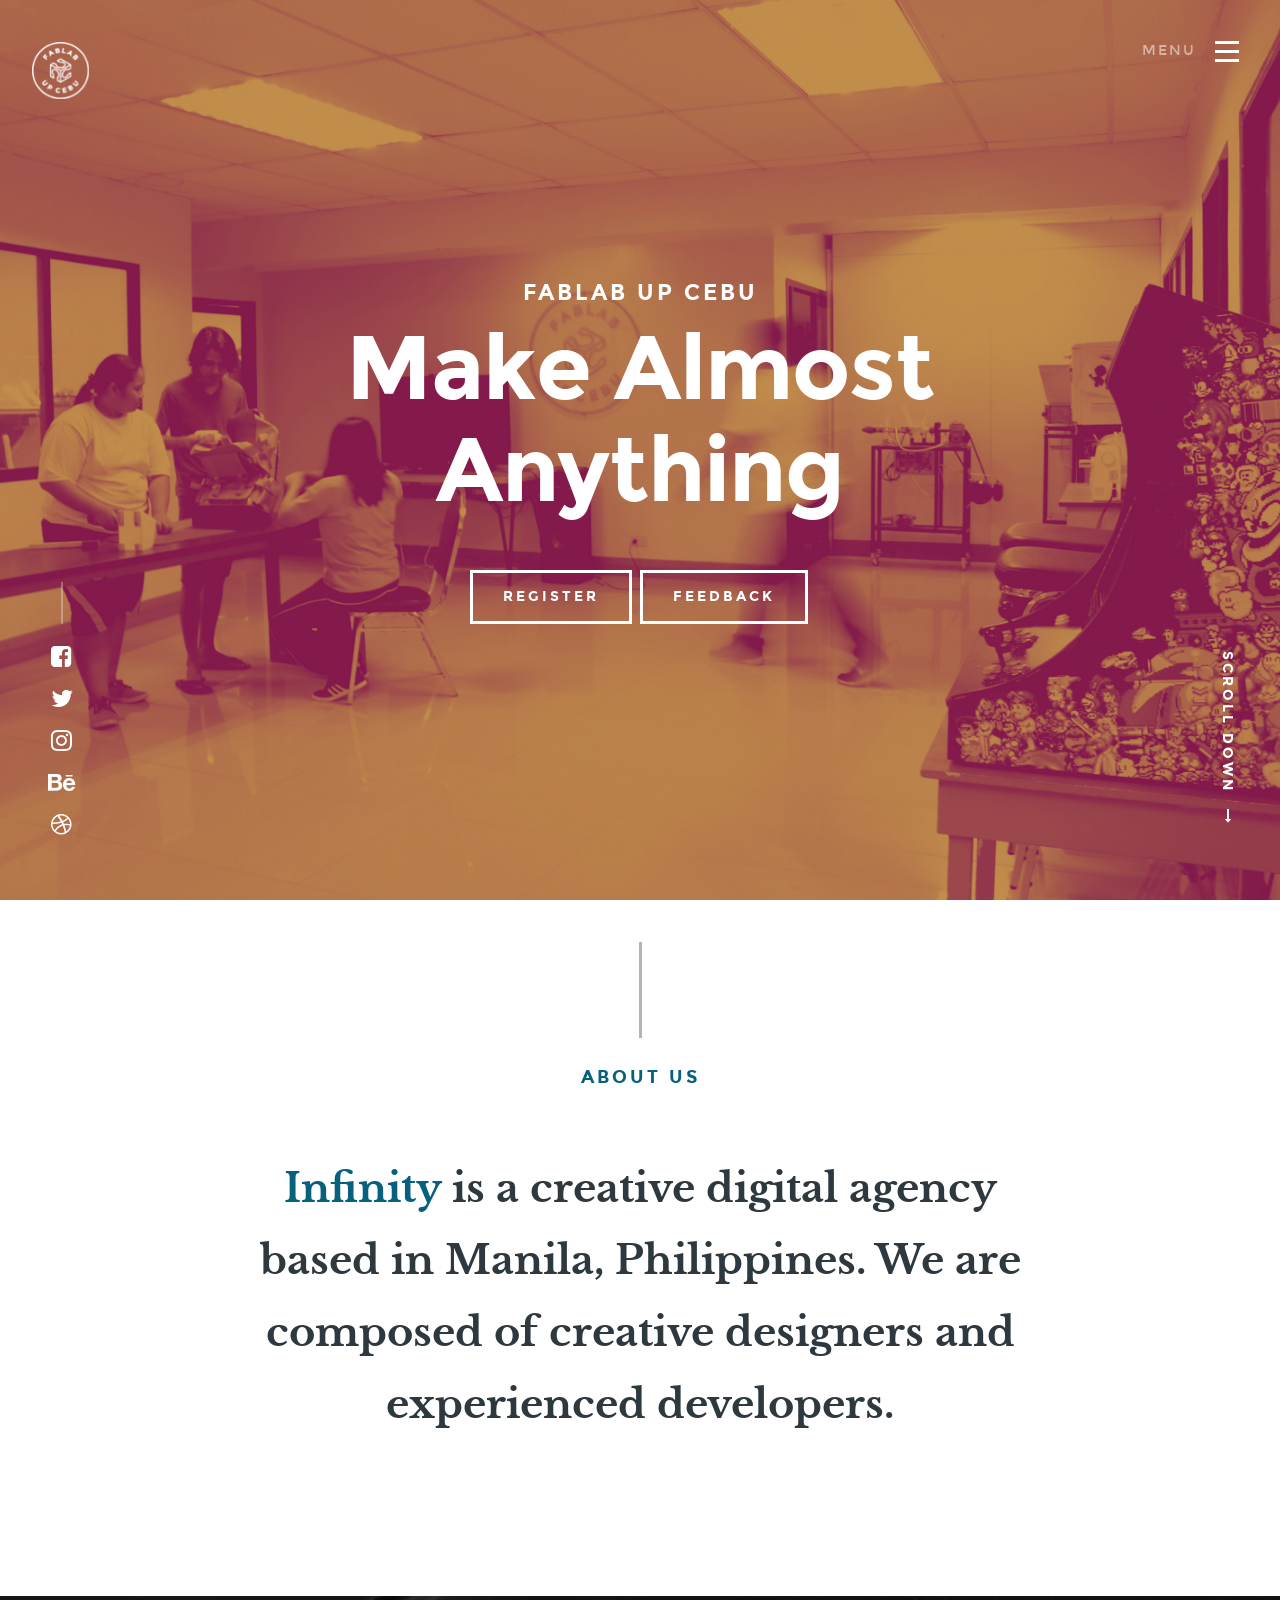
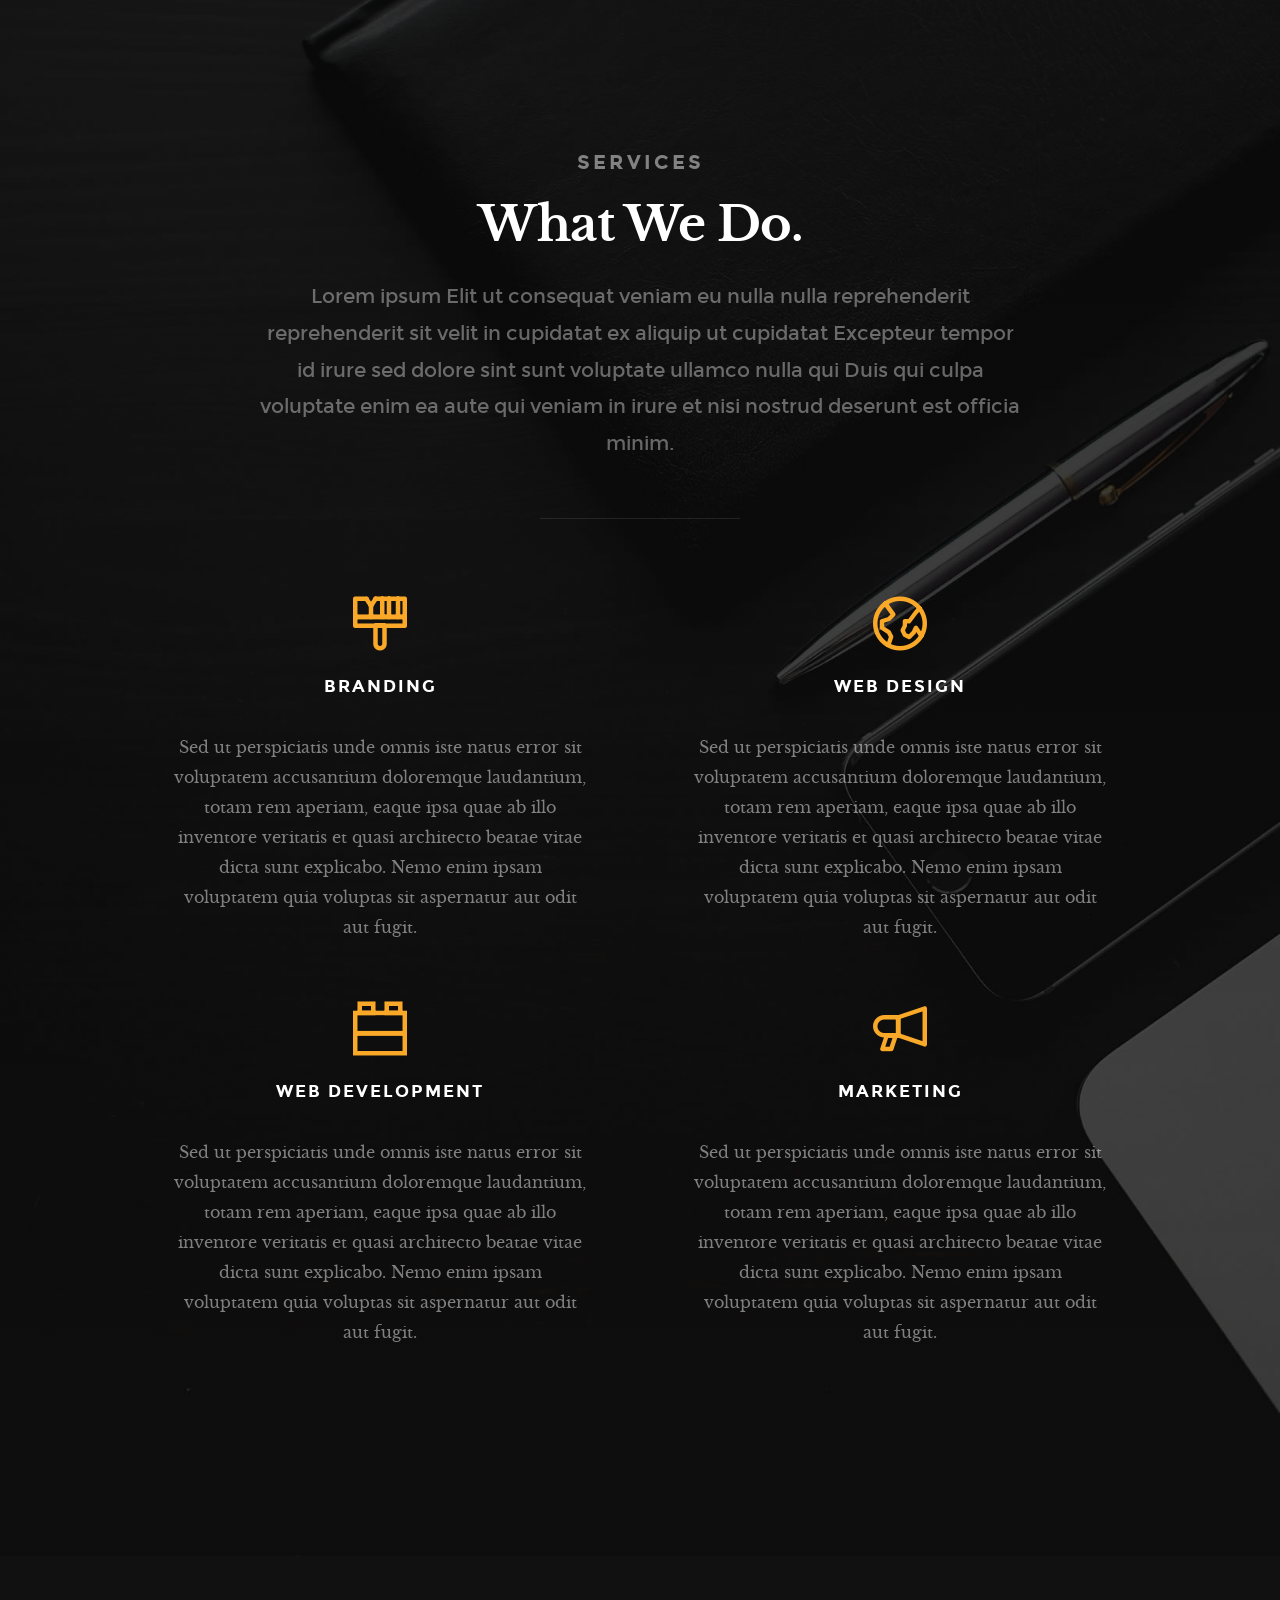
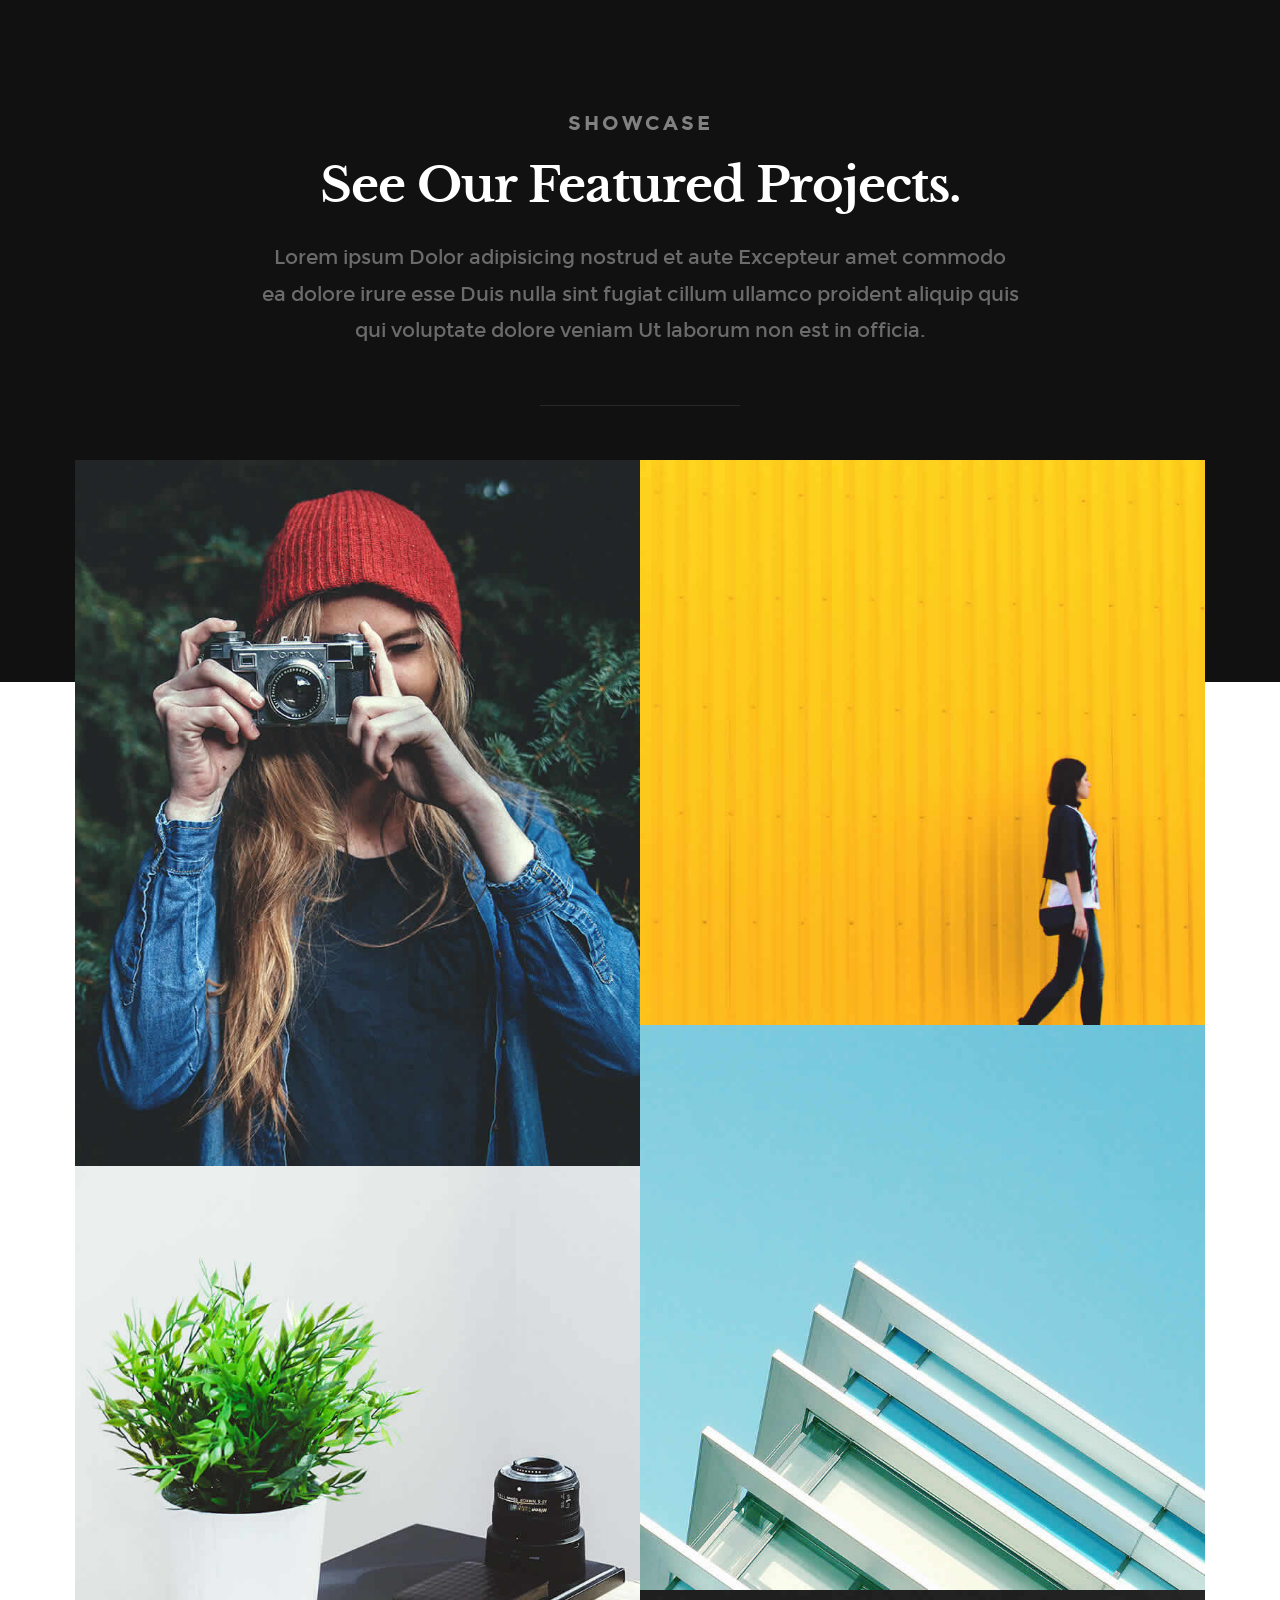
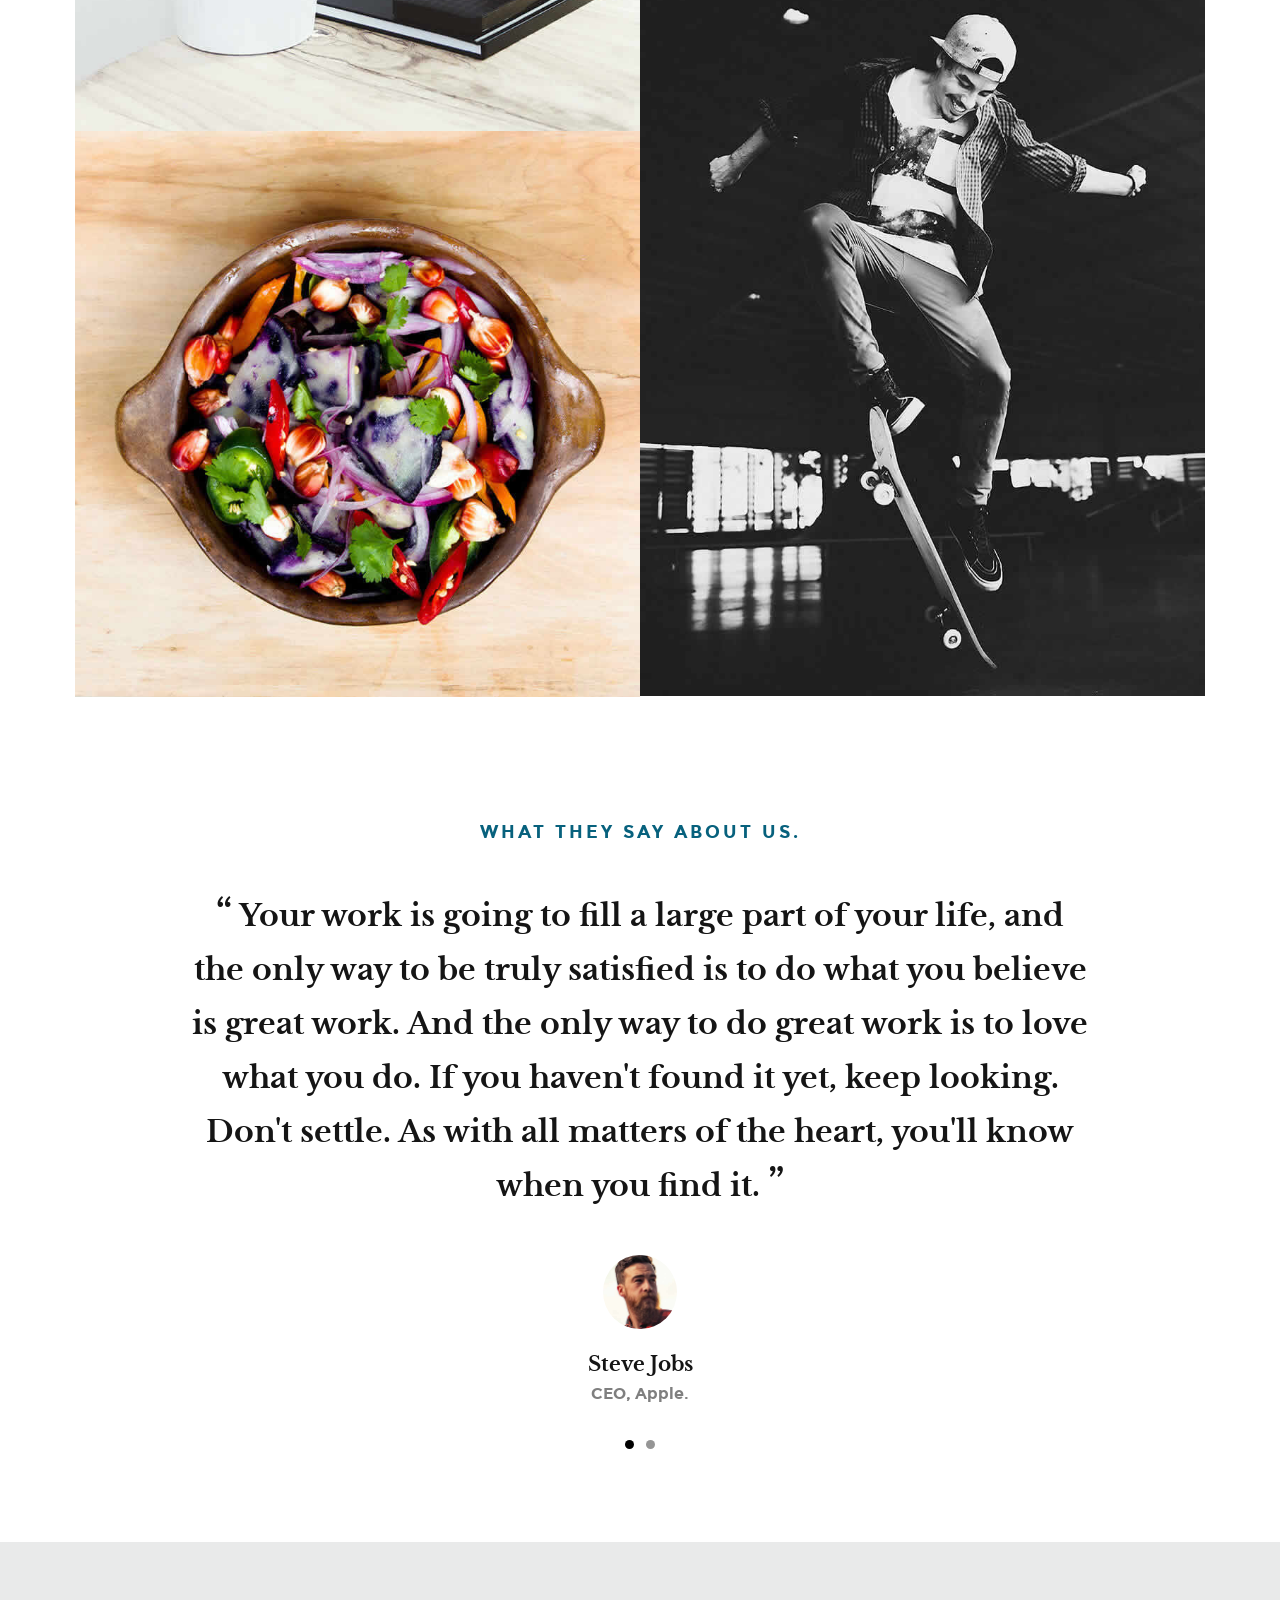
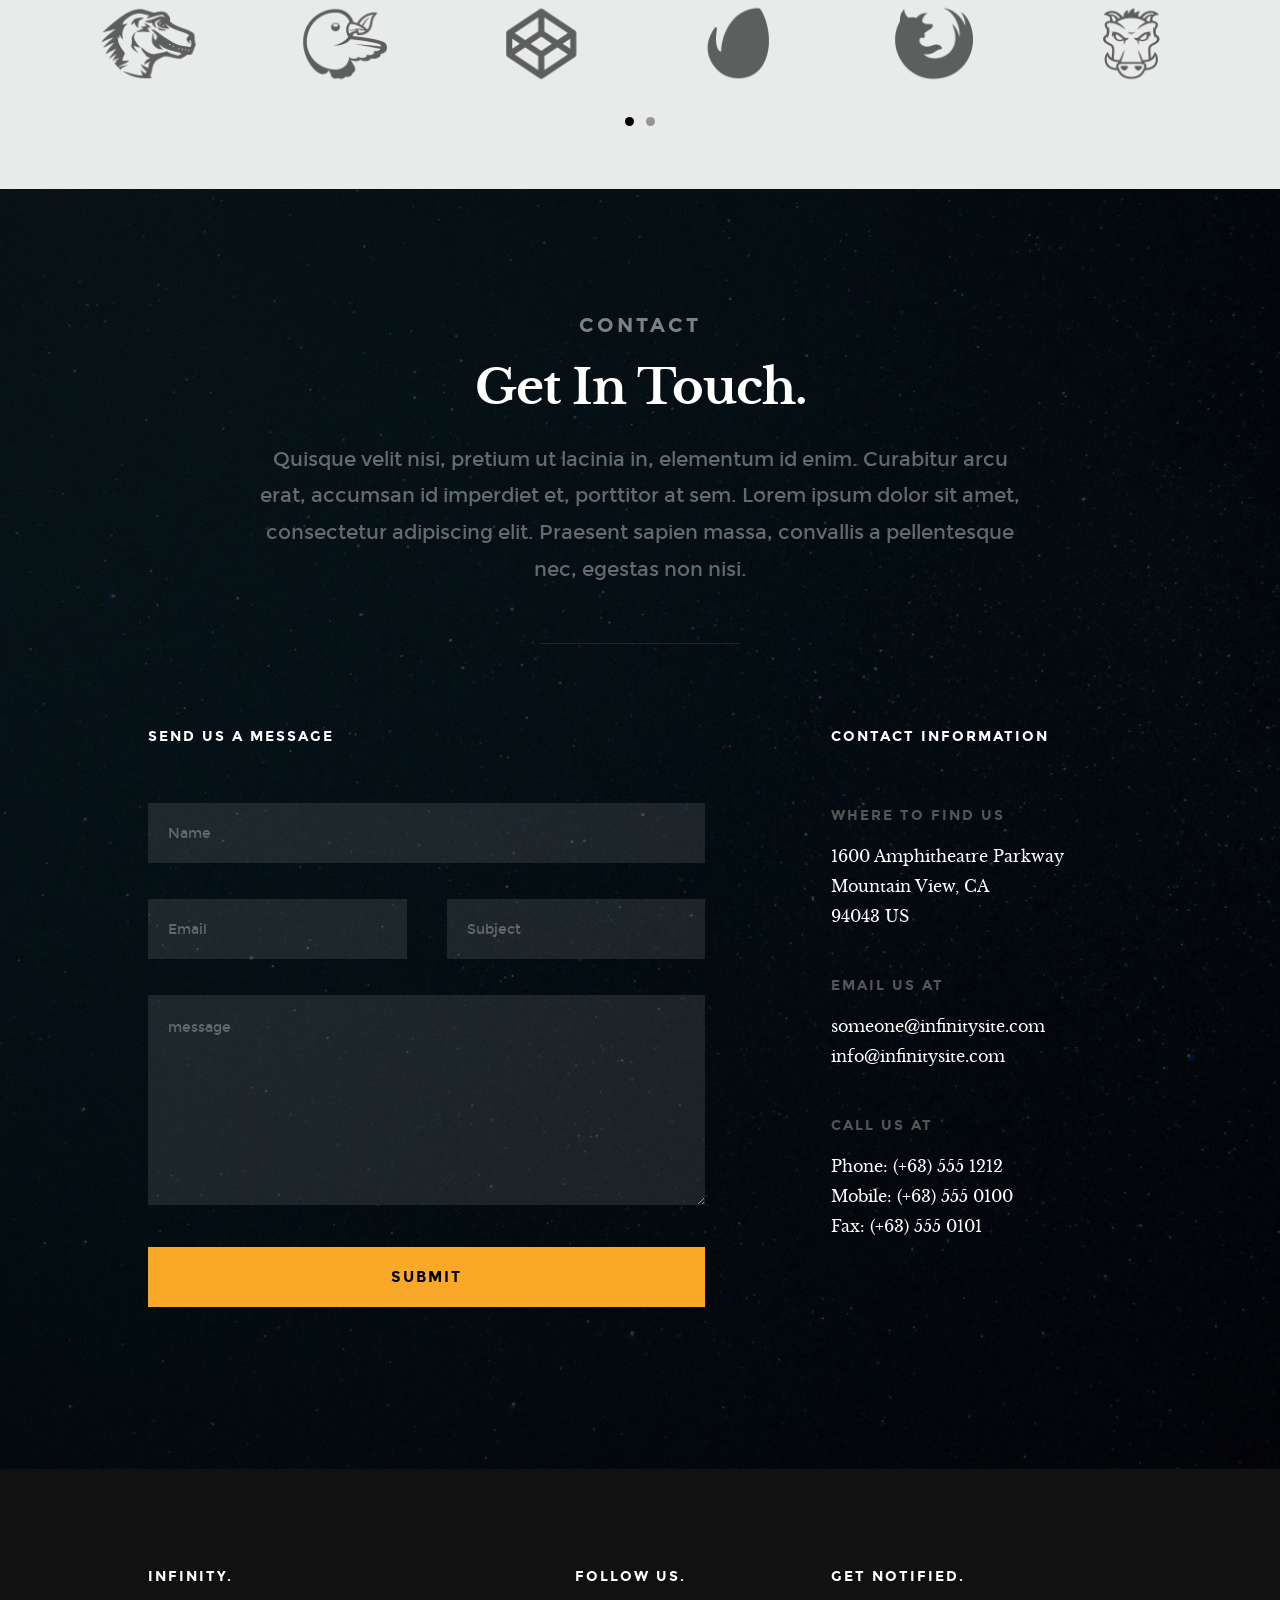
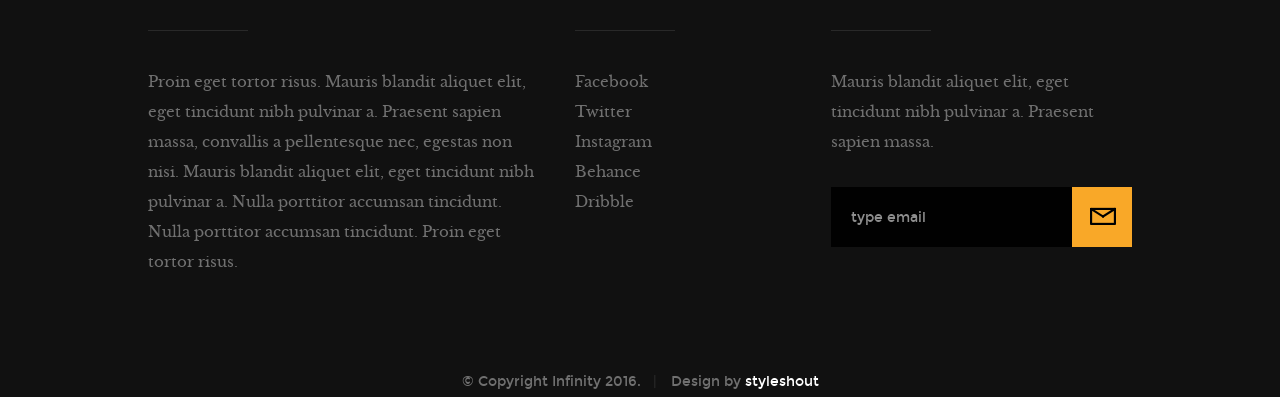
==== index.html @ c69d7a96 "head name change" ====
<!DOCTYPE html>
<!--[if IE 8 ]><html class="no-js oldie ie8" lang="en"> <![endif]-->
<!--[if IE 9 ]><html class="no-js oldie ie9" lang="en"> <![endif]-->
<!--[if (gte IE 9)|!(IE)]><!--><html class="no-js" lang="en"> <!--<![endif]-->
<head>

   <!--- basic page needs
   ================================================== -->
   <meta charset="utf-8">
	<title>Fablabx</title>
	<meta name="description" content="">
	<meta name="author" content="">

   <!-- mobile specific metas
   ================================================== -->
	<meta name="viewport" content="width=device-width, initial-scale=1, maximum-scale=1">

 	<!-- CSS
   ================================================== -->
   <link rel="stylesheet" href="css/base.css">
   <link rel="stylesheet" href="css/vendor.css">
   <link rel="stylesheet" href="css/main.css">

   <!-- script
   ================================================== -->
	<script src="js/modernizr.js"></script>
	<script src="js/pace.min.js"></script>

   <!-- favicons
	================================================== -->
	<link rel="shortcut icon" href="favicon.ico" type="image/x-icon">
	<link rel="icon" href="favicon.ico" type="image/x-icon">

</head>

<body id="top">

	<!-- header
   ================================================== -->
   <header>

   	<div class="header-logo">
	      <a href="index.html">Fablab UP Cebu</a>
	   </div>

		<a id="header-menu-trigger" href="#0">
		 	<span class="header-menu-text">Menu</span>
		  	<span class="header-menu-icon"></span>
		</a>

		<nav id="menu-nav-wrap">

			<a href="#0" class="close-button" title="close"><span>Close</span></a>

	   	<h3>Infinity.</h3>

			<ul class="nav-list">
				<li class="current"><a class="smoothscroll" href="#home" title="">Home</a></li>
				<li><a class="smoothscroll" href="#about" title="">About</a></li>
				<li><a class="smoothscroll" href="#services" title="">Services</a></li>
				<li><a class="smoothscroll" href="#portfolio" title="">Works</a></li>
				<li><a class="smoothscroll" href="#contact" title="">Contact</a></li>
			</ul>

			<p class="sponsor-text">
				Looking for an awesome and reliable webhosting? Try <a href="http://www.dreamhost.com/r.cgi?287326|STYLESHOUT">DreamHost</a>.
				Get <span>$50 off</span> when you sign up with the promocode <span>styleshout</span>.
				<!-- Simply type	the promocode in the box labeled “Promo Code” when placing your order. -->
			</p>

			<ul class="header-social-list">
	         <li>
	         	<a href="#"><i class="fa fa-facebook-square"></i></a>
	         </li>
	         <li>
	         	<a href="#"><i class="fa fa-twitter"></i></a>
	         </li>
	         <li>
	         	<a href="#"><i class="fa fa-instagram"></i></a>
	         </li>
            <li>
            	<a href="#"><i class="fa fa-behance"></i></a>
            </li>
	         <li>
	         	<a href="#"><i class="fa fa-dribbble"></i></a>
	         </li>
	      </ul>

		</nav>  <!-- end #menu-nav-wrap -->

	</header> <!-- end header -->


   <!-- home
   ================================================== -->
   <section id="home">

   	<div class="overlay"></div>

   	<div class="home-content-table">
		   <div class="home-content-tablecell">
		   	<div class="row">
		   		<div class="col-twelve">

			  				<h3 class="animate-intro">Fablab UP Cebu</h3>
				  			<h1 class="animate-intro">
							Make Almost  <br>
							Anything
				  			</h1>

				  			<div class="more animate-intro">
				  				<a class="smoothscroll button stroke" href="#about">
				  					Register
				  				</a>
                  <a class="smoothscroll button stroke" href="#about">
				  					Feedback
				  				</a>
				  			</div>

			  		</div> <!-- end col-twelve -->
		   	</div> <!-- end row -->
		   </div> <!-- end home-content-tablecell -->
		</div> <!-- end home-content-table -->

		<ul class="home-social-list">
	      <li class="animate-intro">
	        	<a href="#"><i class="fa fa-facebook-square"></i></a>
	      </li>
	      <li class="animate-intro">
	        	<a href="#"><i class="fa fa-twitter"></i></a>
	      </li>
	      <li class="animate-intro">
	        	<a href="#"><i class="fa fa-instagram"></i></a>
	      </li>
         <li class="animate-intro">
           	<a href="#"><i class="fa fa-behance"></i></a>
         </li>
	      <li class="animate-intro">
	        	<a href="#"><i class="fa fa-dribbble"></i></a>
	      </li>
	   </ul> <!-- end home-social-list -->

		<div class="scrolldown">
			<a href="#about" class="scroll-icon smoothscroll">
		   	Scroll Down
		   	<i class="fa fa-long-arrow-right" aria-hidden="true"></i>
			</a>
		</div>

   </section> <!-- end home -->


   <!-- about
   ================================================== -->
   <section id="about">

   	<div class="row about-wrap">
   		<div class="col-full">

   			<div class="about-profile-bg"></div>

				<div class="intro">
					<h3 class="animate-this">About Us</h3>
	   			<p class="lead animate-this"><span>Infinity</span> is a creative digital agency based in Manila, Philippines. We are composed of creative designers and experienced developers.</p>
				</div>

   		</div> <!-- end col-full  -->
   	</div> <!-- end about-wrap  -->

   </section> <!-- end about -->


   <!-- about
   ================================================== -->
   <section id="services">

   	<div class="overlay"></div>
   	<div class="gradient-overlay"></div>

   	<div class="row narrow section-intro with-bottom-sep animate-this">
   		<div class="col-full">

   				<h3>Services</h3>
   			   <h1>What We Do.</h1>

   			   <p class="lead">Lorem ipsum Elit ut consequat veniam eu nulla nulla reprehenderit reprehenderit sit velit in cupidatat ex aliquip ut cupidatat Excepteur tempor id irure sed dolore sint sunt voluptate ullamco nulla qui Duis qui culpa voluptate enim ea aute qui veniam in irure et nisi nostrud deserunt est officia minim.</p>

   	   </div> <!-- end col-full -->
   	</div> <!-- end row -->

   	<div class="row services-content">

   		<div class="services-list block-1-2 block-tab-full group">

	      	<div class="bgrid service-item animate-this">

	      		<span class="icon"><i class="icon-paint-brush"></i></span>

	            <div class="service-content">
	            	<h3 class="h05">Branding</h3>

		            <p>Sed ut perspiciatis unde omnis iste natus error sit voluptatem accusantium doloremque laudantium, totam rem aperiam, eaque ipsa quae ab illo inventore veritatis et quasi architecto beatae vitae dicta sunt explicabo. Nemo enim ipsam voluptatem quia voluptas sit aspernatur aut odit aut fugit.
	         		</p>
	         	</div>

				</div> <!-- end bgrid -->

				<div class="bgrid service-item animate-this">

					<span class="icon"><i class="icon-earth"></i></span>

	            <div class="service-content">
	            	<h3 class="h05">Web Design</h3>

		            <p>Sed ut perspiciatis unde omnis iste natus error sit voluptatem accusantium doloremque laudantium, totam rem aperiam, eaque ipsa quae ab illo inventore veritatis et quasi architecto beatae vitae dicta sunt explicabo. Nemo enim ipsam voluptatem quia voluptas sit aspernatur aut odit aut fugit.
	         		</p>
	            </div>

			   </div> <!-- end bgrid -->

			   <div class="bgrid service-item animate-this">

			   	<span class="icon"><i class="icon-lego-block"></i></span>

	            <div class="service-content">
	            	<h3 class="h05">Web Development</h3>

		            <p>Sed ut perspiciatis unde omnis iste natus error sit voluptatem accusantium doloremque laudantium, totam rem aperiam, eaque ipsa quae ab illo inventore veritatis et quasi architecto beatae vitae dicta sunt explicabo. Nemo enim ipsam voluptatem quia voluptas sit aspernatur aut odit aut fugit.
	        			</p>
	            </div>

			   </div> <!-- end bgrid -->

				<div class="bgrid service-item animate-this">

					<span class="icon"><i class="icon-megaphone"></i></span>

	            <div class="service-content">
	            	<h3 class="h05">Marketing</h3>

		            <p>Sed ut perspiciatis unde omnis iste natus error sit voluptatem accusantium doloremque laudantium, totam rem aperiam, eaque ipsa quae ab illo inventore veritatis et quasi architecto beatae vitae dicta sunt explicabo. Nemo enim ipsam voluptatem quia voluptas sit aspernatur aut odit aut fugit.
	         		</p>
	            </div>

				</div> <!-- end bgrid -->

	      </div> <!-- end services-list -->

   	</div> <!-- end services-content -->

   </section> <!-- end services -->


   <!-- portfolio
   ================================================== -->
   <section id="portfolio">

   	<div class="intro-wrap">

   		<div class="row narrow section-intro with-bottom-sep animate-this">
	   		<div class="col-twelve">
	   			<h3>Showcase</h3>
		   		<h1>See Our Featured Projects.</h1>

		   		<p class="lead">Lorem ipsum Dolor adipisicing nostrud et aute Excepteur amet commodo ea dolore irure esse Duis nulla sint fugiat cillum ullamco proident aliquip quis qui voluptate dolore veniam Ut laborum non est in officia.</p>
	   		</div>
	   	</div> <!-- end row section-intro -->

   	</div> <!-- end intro-wrap -->

   	<div class="row portfolio-content">
   		<div class="col-twelve">
   			<div id="folio-wrap" class="bricks-wrapper">

   				<div class="brick folio-item">
	               <div class="item-wrap animate-this" data-src="images/portfolio/gallery/g-shutterbug.jpg" data-sub-html="#01" >
	                  <a href="#" class="overlay">
	                  	<img src="images/portfolio/shutterbug.jpg" alt="Skaterboy">
	                     <div class="item-text">
	                     	<span class="folio-types">
		     					      Web Development
		     					   </span>
		     					   <h3 class="folio-title">Shutterbug</h3>
		     					</div>
	                  </a>
	                  <a href="https://www.behance.net/" class='details-link' title="details">
	                  	<i class="icon-link"></i>
	                  </a>
	               </div> <!-- end item-wrap -->

						<div id="01" class='hide'>
							<h4>Shutterbug</h4>
							<p>Lorem ipsum Dolor deserunt labore sint officia. Magna et aute enim proident tempor sunt quis nulla voluptate fugiat velit. <a href="https://www.behance.net/">Details</a></p>
						</div>
	        		</div> <!-- end folio-item -->

	        		<div class="brick folio-item">
	               <div class="item-wrap animate-this" data-src="images/portfolio/gallery/g-yellowwall.jpg" data-sub-html="#02">
	                  <a href="#" class="overlay">
	                  	<img src="images/portfolio/yellowwall.jpg" alt="Shutterbug">
	                     <div class="item-text">
	                     	<span class="folio-types">
		     					      Marketing
		     					   </span>
		     					   <h3 class="folio-title">Yellow Wall</h3>
		     					</div>
	                  </a>
	                  <a href="https://www.behance.net/" class='details-link' title="details">
	                  	<i class="icon-link"></i>
	                  </a>
	               </div> <!-- end item-wrap -->

	               <div id="02" class='hide'>
							<h4>Yellow Wall</h4>
							<p>Lorem ipsum Dolor deserunt labore sint officia. Magna et aute enim proident tempor sunt quis nulla voluptate fugiat velit. <a href="https://www.behance.net/">Details</a></p>
						</div>
	        		</div> <!-- end folio-item -->

	        		<div class="brick folio-item">
	               <div class="item-wrap animate-this" data-src="images/portfolio/gallery/g-architecture.jpg" data-sub-html="#03" >
	                  <a href="#" class="overlay">
	                  	<img src="images/portfolio/architecture.jpg" alt="Explore">
	                     <div class="item-text">
		     					   <span class="folio-types">
		     					      Web Design
		     					   </span>
		     					   <h3 class="folio-title">Architecture</h3>
		     					</div>
	                  </a>
	                  <a href="https://www.behance.net/" class='details-link' title="details">
	                  	<i class="icon-link"></i>
	                  </a>
	               </div> <!-- end item-wrap -->

	               <div id="03" class='hide'>
							<h4>Architecture</h4>
							<p>Lorem ipsum Dolor deserunt labore sint officia. Magna et aute enim proident tempor sunt quis nulla voluptate fugiat velit. <a href="https://www.behance.net/">Details</a></p>
						</div>
	        		</div> <!-- end folio-item -->

					<div class="brick folio-item">
	               <div class="item-wrap animate-this"  data-src="images/portfolio/gallery/g-minimalismo.jpg"  data-sub-html="#04" >
	                  <a href="#" class="overlay">
	                  	<img src="images/portfolio/minimalismo.jpg" alt="Minimalismo">
	                     <div class="item-text">
		     					   <span class="folio-types">
		     					      Web Design
		     					   </span>
		     					   <h3 class="folio-title">Minimalismo</h3>
		     					</div>
	                  </a>
	                  <a href="https://www.behance.net/" class='details-link' title="details">
	                  	<i class="icon-link"></i>
	                  </a>
	               </div> <!-- end item-wrap -->

	               <div id="04" class='hide'>
							<h4>Minimalismo</h4>
							<p>Lorem ipsum Dolor deserunt labore sint officia. Magna et aute enim proident tempor sunt quis nulla voluptate fugiat velit. <a href="https://www.behance.net/">Details</a></p>
						</div>
	        		</div> <!-- end folio-item -->

					<div class="brick folio-item">
	               <div class="item-wrap animate-this"  data-src="images/portfolio/gallery/g-skaterboy.jpg"  data-sub-html="#05" >
	                  <a href="#" class="overlay">
	                  	<img src="images/portfolio/skaterboy.jpg" alt="Bicycle">
	                     <div class="item-text">
		     					   <span class="folio-types">
		     					      Branding
		     					   </span>
		     					   <h3 class="folio-title">Skaterboy</h3>
		     					</div>
	                  </a>
	                  <a href="https://www.behance.net/" class='details-link' title="details">
	                  	<i class="icon-link"></i>
	                  </a>
	               </div> <!-- end item-wrap -->

	               <div id="05" class='hide'>
							<h4>Skaterboy</h4>
							<p>Lorem ipsum Dolor deserunt labore sint officia. Magna et aute enim proident tempor sunt quis nulla voluptate fugiat velit. <a href="https://www.behance.net/">Details</a></p>
						</div>
	        		</div> <!-- end folio-item -->

					<div class="brick folio-item">
	               <div class="item-wrap animate-this"  data-src="images/portfolio/gallery/g-salad.jpg"  data-sub-html="#06">
	                  <a href="#" class="overlay">
	                  	<img src="images/portfolio/salad.jpg" alt="Salad">
	                     <div class="item-text">
		     					   <span class="folio-types">
		     					      Branding
		     					   </span>
		     					   <h3 class="folio-title">Salad</h3>
		     					</div>
	                  </a>
	                  <a href="https://www.behance.net/" class='details-link' title="details">
	                  	<i class="icon-link"></i>
	                  </a>
	               </div> <!-- end item-wrap -->

	               <div id="06" class='hide'>
							<h4>Salad</h4>
							<p>Lorem ipsum Dolor deserunt labore sint officia. Magna et aute enim proident tempor sunt quis nulla voluptate fugiat velit. <a href="www.behance.net">Details</a></p>
						</div>
	        		</div> <!-- end folio-item -->

   			</div> <!-- end folio-wrap -->
   		</div> <!-- end twelve -->
   	</div> <!-- end portfolio-content -->

   </section>  <!-- end portfolio -->


   <!-- Testimonials Section
   ================================================== -->
   <section id="testimonials">

   	<div class="row">
   		<div class="col-twelve">
   			<h2 class="animate-this">What They Say About Us.</h2>
   		</div>
   	</div>

      <div class="row flex-container">

         <div id="testimonial-slider" class="flex-slider animate-this">

            <ul class="slides">

               <li>
                  <p>
                  Your work is going to fill a large part of your life, and the only way to be truly satisfied is
                  to do what you believe is great work. And the only way to do great work is to love what you do.
                  If you haven't found it yet, keep looking. Don't settle. As with all matters of the heart, you'll know when you find it.
                  </p>

                  <div class="testimonial-author">
                    	<img src="images/avatars/user-02.jpg" alt="Author image">
                    	<div class="author-info">
                    		Steve Jobs
                    		<span class="position">CEO, Apple.</span>
                    	</div>
                  </div>
             	</li> <!-- end slide -->

               <li>
                  <p>
                  This is Photoshop's version  of Lorem Ipsum. Proin gravida nibh vel velit auctor aliquet.
                  Aenean sollicitudin, lorem quis bibendum auctor, nisi elit consequat ipsum, nec sagittis sem
                  nibh id elit. Duis sed odio sit amet nibh vulputate cursus a sit amet mauris.
                  </p>

               	<div class="testimonial-author">
                    	<img src="images/avatars/user-03.jpg" alt="Author image">
                    	<div class="author-info">
                    		John Doe
                    		<span>CEO, ABC Corp.</span>
                    	</div>
                  </div>
               </li> <!-- end slide -->

            </ul> <!-- end slides -->

         </div> <!-- end testimonial-slider -->

      </div> <!-- end flex-container -->

   </section> <!-- end testimonials -->


	<!-- stats
   ================================================== -->
   <section id="clients">

		<div class="row animate-this">
			<div class="col-twelve">

				<div class="client-lists owl-carousel">
  					<div><img src="images/clients/mozilla.png" alt=""></div>
  					<div><img src="images/clients/bower.png" alt=""></div>
  					<div><img src="images/clients/codepen.png" alt=""></div>
  					<div><img src="images/clients/envato.png" alt=""></div>
  					<div><img src="images/clients/firefox.png" alt=""></div>
  					<div><img src="images/clients/grunt.png" alt=""></div>
  					<div><img src="images/clients/evernote.png" alt=""></div>
  					<div><img src="images/clients/github.png" alt=""></div>
  					<div><img src="images/clients/joomla.png" alt=""></div>
  					<div><img src="images/clients/jQuery.png" alt=""></div>
  					<div><img src="images/clients/wordpress.png" alt=""></div>
				</div>

			</div> <!-- end col-twelve -->
		</div> <!-- end row -->

   </section> <!-- end clients -->


	<!-- contact
   ================================================== -->
   <section id="contact">

      <div class="overlay"></div>

		<div class="row narrow section-intro with-bottom-sep animate-this">
   		<div class="col-twelve">
   			<h3>Contact</h3>
   			<h1>Get In Touch.</h1>

   			<p class="lead">Quisque velit nisi, pretium ut lacinia in, elementum id enim. Curabitur arcu erat, accumsan id imperdiet et, porttitor at sem. Lorem ipsum dolor sit amet, consectetur adipiscing elit. Praesent sapien massa, convallis a pellentesque nec, egestas non nisi.</p>
   		</div>
   	</div> <!-- end section-intro -->

   	<div class="row contact-content">

   		<div class="col-seven tab-full animate-this">

   			<h5>Send Us A Message</h5>

            <!-- form -->
            <form name="contactForm" id="contactForm" method="post">

               <div class="form-field">
 					   <input name="contactName" type="text" id="contactName" placeholder="Name" value="" minlength="2" required="">
               </div>

               <div class="row">
                 	<div class="col-six tab-full">
                 		<div class="form-field">
                 			<input name="contactEmail" type="email" id="contactEmail" placeholder="Email" value="" required="">
                 		</div>
		            </div>
	            	<div class="col-six tab-full">
	            		<div class="form-field">
	            			<input name="contactSubject" type="text" id="contactSubject" placeholder="Subject" value="">
	                  </div>
		            </div>
               </div>

               <div class="form-field">
	              	<textarea name="contactMessage" id="contactMessage" placeholder="message" rows="10" cols="50" required=""></textarea>
	            </div>

               <div class="form-field">
                  <button class="submitform">Submit</button>

                  <div id="submit-loader">
                     <div class="text-loader">Sending...</div>
       			      <div class="s-loader">
							  	<div class="bounce1"></div>
							  	<div class="bounce2"></div>
							  	<div class="bounce3"></div>
							</div>
						</div>
               </div>

      		</form> <!-- end form -->

            <!-- contact-warning -->
            <div id="message-warning"></div>

            <!-- contact-success -->
      		<div id="message-success">
               <i class="fa fa-check"></i>Your message was sent, thank you!<br>
      		</div>

         </div> <!-- end col-seven -->

         <div class="col-four tab-full contact-info end animate-this">

         	<h5>Contact Information</h5>

         	<div class="cinfo">
	   			<h6>Where to Find Us</h6>
	   			<p>
	            	1600 Amphitheatre Parkway<br>
	            	Mountain View, CA<br>
	            	94043 US
	            </p>
	   		</div> <!-- end cinfo -->

	   		<div class="cinfo">
	   			<h6>Email Us At</h6>
	   			<p>
	   				someone@infinitysite.com<br>
				   	info@infinitysite.com
				   </p>
	   		</div> <!-- end cinfo -->

	   		<div class="cinfo">
	   			<h6>Call Us At</h6>
	   			<p>
	   				Phone: (+63) 555 1212<br>
				   	Mobile: (+63) 555 0100<br>
				     	Fax: (+63) 555 0101
				   </p>
	   		</div>

         </div> <!-- end cinfo -->

   	</div> <!-- end row contact-content -->

	</section> <!-- end contact -->


	<!-- footer
   ================================================== -->
	<footer>
     	<div class="footer-main">

   		<div class="row">

	      	<div class="col-five tab-full footer-about">

	            <h4 class="h05">Infinity.</h4>

	            <p>Proin eget tortor risus. Mauris blandit aliquet elit, eget tincidunt nibh pulvinar a. Praesent sapien massa, convallis a pellentesque nec, egestas non nisi. Mauris blandit aliquet elit, eget tincidunt nibh pulvinar a. Nulla porttitor accumsan tincidunt. Nulla porttitor accumsan tincidunt. Proin eget tortor risus.</p>

		      </div> <!-- end footer-about -->

	      	<div class="col-three tab-full footer-social">

	      		<h4 class="h05">Follow Us.</h4>

	      		<ul class="list-links">
	      			<li><a href="#">Facebook</a></li>
						<li><a href="#">Twitter</a></li>
						<li><a href="#">Instagram</a></li>
						<li><a href="#">Behance</a></li>
						<li><a href="#">Dribble</a></li>
					</ul>

	      	</div> <!-- end footer-social -->

	      	<div class="col-four tab-full footer-subscribe end">

	      		<h4 class="h05">Get Notified.</h4>

	      		<p>Mauris blandit aliquet elit, eget tincidunt nibh pulvinar a. Praesent sapien massa.</p>

	      		<div class="subscribe-form">

	      			<form id="mc-form" class="group" novalidate="true">

							<input type="email" value="" name="dEmail" class="email" id="mc-email" placeholder="type email" required="">

			   			<!-- <input type="submit" name="subscribe" > -->
			   			<button><i class="icon-mail"></i></button>

		   				<label for="mc-email" class="subscribe-message"></label>

						</form>

	      		</div>

	      	</div> <!-- end footer-subscribe -->

	      </div> <!-- end row -->

   	</div> <!-- end footer-main -->

   	<div class="footer-bottom">

      	<div class="row">

      		<div class="col-twelve">
	      		<div class="copyright">
		         	<span>© Copyright Infinity 2016.</span>
		         	<span>Design by <a href="http://www.styleshout.com/">styleshout</a></span>
		         </div>
	      	</div>

      	</div>

      </div> <!-- end footer-bottom -->

      <div id="go-top">
		   <a class="smoothscroll" title="Back to Top" href="#top">
		   	<i class="fa fa-long-arrow-up" aria-hidden="true"></i>
		   </a>
		</div>
   </footer>

   <div id="preloader">
    	<div id="loader"></div>
   </div>

   <!-- Java Script
   ================================================== -->
   <script src="js/jquery-2.1.3.min.js"></script>
   <script src="js/plugins.js"></script>
   <script src="js/main.js"></script>

</body>

</html>
---- css/base.css ----
/* =================================================================== 
 *
 *  Infinity v1.0 Base Stylesheet
 *  01-02-2017
 *  ------------------------------------------------------------------
 *  TOC:
 *  01. reset
 *  02. basic/base setup styles
 *  03. grid
 *  04. MISC
 *
 * =================================================================== */

/* ===================================================================
 *  01. reset - normalize.css v3.0.2 | MIT License | git.io/normalize
 *
 * ------------------------------------------------------------------- */
html {
  font-family: sans-serif;
  -ms-text-size-adjust: 100%;
  -webkit-text-size-adjust: 100%;
}

body {
  margin: 0;
}

article,
aside,
details,
figcaption,
figure,
footer,
header,
hgroup,
main,
menu,
nav,
section,
summary {
  display: block;
}

audio, canvas, progress, video {
  display: inline-block;
  vertical-align: baseline;
}

audio:not([controls]) {
  display: none;
  height: 0;
}

[hidden],
template {
  display: none;
}

a {
  background: transparent;
}

a:active, a:hover {
  outline: 0;
}

abbr[title] {
  border-bottom: 1px dotted;
}

b, strong {
  font-weight: bold;
}

dfn {
  font-style: italic;
}

h1 {
  font-size: 2em;
  margin: 0.67em 0;
}

mark {
  background: #ff0;
  color: #000;
}

small {
  font-size: 80%;
}

sub,
sup {
  font-size: 75%;
  line-height: 0;
  position: relative;
  vertical-align: baseline;
}

sup {
  top: -0.5em;
}

sub {
  bottom: -0.25em;
}

img {
  border: 0;
}

svg:not(:root) {
  overflow: hidden;
}

figure {
  margin: 1em 40px;
}

hr {
  -moz-box-sizing: content-box;
  box-sizing: content-box;
  height: 0;
}

pre {
  overflow: auto;
}

code,
kbd,
pre,
samp {
  font-family: monospace, monospace;
  font-size: 1em;
}

button, input, optgroup,
select, textarea {
  color: inherit;
  font: inherit;
  margin: 0;
}

button {
  overflow: visible;
}

button, select {
  text-transform: none;
}

button,
html input[type="button"],
input[type="reset"],
input[type="submit"] {
  -webkit-appearance: button;
  cursor: pointer;
}

button[disabled],
html input[disabled] {
  cursor: default;
}

button::-moz-focus-inner,
input::-moz-focus-inner {
  border: 0;
  padding: 0;
}

input {
  line-height: normal;
}

input[type="checkbox"],
input[type="radio"] {
  box-sizing: border-box;
  padding: 0;
}

input[type="number"]::-webkit-inner-spin-button,
input[type="number"]::-webkit-outer-spin-button {
  height: auto;
}

input[type="search"] {
  -webkit-appearance: textfield;
  -moz-box-sizing: content-box;
  -webkit-box-sizing: content-box;
  box-sizing: content-box;
}

input[type="search"]::-webkit-search-cancel-button,
input[type="search"]::-webkit-search-decoration {
  -webkit-appearance: none;
}

fieldset {
  border: 1px solid #c0c0c0;
  margin: 0 2px;
  padding: 0.35em 0.625em 0.75em;
}

legend {
  border: 0;
  padding: 0;
}

textarea {
  overflow: auto;
}

optgroup {
  font-weight: bold;
}

table {
  border-collapse: collapse;
  border-spacing: 0;
}

td, th {
  padding: 0;
}

/* ===================================================================
 *  02. basic/base setup styles - (_basic.scss)
 *
 * ------------------------------------------------------------------- */
html {
  font-size: 62.5%;
  box-sizing: border-box;
}

*,
*::before,
*::after {
  box-sizing: inherit;
}

body {
  font-weight: normal;
  line-height: 1;
  text-rendering: optimizeLegibility;
  word-wrap: break-word;
  -webkit-overflow-scrolling: touch;
  -webkit-text-size-adjust: none;
}

body, input, button {
  -moz-osx-font-smoothing: grayscale;
  -webkit-font-smoothing: antialiased;
}

/* ------------------------------------------------------------------- 
 * Media - (_basic.scss)
 * ------------------------------------------------------------------- */
img, video {
  max-width: 100%;
  height: auto;
}

/* ------------------------------------------------------------------- 
 * Typography resets - (_basic.scss)
 * ------------------------------------------------------------------- */
div, dl, dt, dd, ul, ol, li, h1, h2, h3, h4, h5, h6, pre, form, p, blockquote, th, td {
  margin: 0;
  padding: 0;
}

h1, h2, h3, h4, h5, h6 {
  -webkit-font-variant-ligatures: common-ligatures;
  -moz-font-variant-ligatures: common-ligatures;
  font-variant-ligatures: common-ligatures;
  text-rendering: optimizeLegibility;
}

em, i {
  font-style: italic;
  line-height: inherit;
}

strong, b {
  font-weight: bold;
  line-height: inherit;
}

small {
  font-size: 60%;
  line-height: inherit;
}

ol, ul {
  list-style: none;
}

li {
  display: block;
}

/* ------------------------------------------------------------------- 
 * links - (_basic.scss)
 * ------------------------------------------------------------------- */
a {
  text-decoration: none;
  line-height: inherit;
}

a img {
  border: none;
}

/* ------------------------------------------------------------------- 
 * inputs - (_basic.scss)
 * ------------------------------------------------------------------- */
fieldset {
  margin: 0;
  padding: 0;
}

input[type="email"],
input[type="number"],
input[type="search"],
input[type="text"],
input[type="tel"],
input[type="url"],
input[type="password"],
textarea {
  -webkit-appearance: none;
  -moz-appearance: none;
  -ms-appearance: none;
  -o-appearance: none;
  appearance: none;
}

/* ===================================================================
 *  03. grid - (_grid.scss)
 *
 * ------------------------------------------------------------------- */
.row {
  width: 94%;
  max-width: 1170px;
  margin: 0 auto;
}
.row:before, .row:after {
  content: "";
  display: table;
}
.row:after {
  clear: both;
}

.row .row {
  width: auto;
  max-width: none;
  margin-left: -20px;
  margin-right: -20px;
}

[class*="col-"], .bgrid {
  float: left;
}

[class*="col-"] + [class*="col-"].end {
  float: right;
}

[class*="col-"] {
  padding: 0 20px;
}

.col-one {
  width: 8.33333%;
}

.col-two, .col-1-6 {
  width: 16.66667%;
}

.col-three, .col-1-4 {
  width: 25%;
}

.col-four, .col-1-3 {
  width: 33.33333%;
}

.col-five {
  width: 41.66667%;
}

.col-six, .col-1-2 {
  width: 50%;
}

.col-seven {
  width: 58.33333%;
}

.col-eight, .col-2-3 {
  width: 66.66667%;
}

.col-nine, .col-3-4 {
  width: 75%;
}

.col-ten, .col-5-6 {
  width: 83.33333%;
}

.col-eleven {
  width: 91.66667%;
}

.col-twelve, .col-full {
  width: 100%;
}

/* ------------------------------------------------------------------- 
 * small screens - (_grid.scss)
 * ------------------------------------------------------------------- */
@media screen and (max-width: 1024px) {
  .row .row {
    margin-left: -18px;
    margin-right: -18px;
  }

  [class*="col-"] {
    padding: 0 18px;
  }
}
/* ------------------------------------------------------------------- 
 * tablets - (_grid.scss)
 * ------------------------------------------------------------------- */
@media screen and (max-width: 768px) {
  .row {
    width: auto;
    padding-left: 30px;
    padding-right: 30px;
  }

  .row .row {
    padding-left: 0;
    padding-right: 0;
    margin-left: -15px;
    margin-right: -15px;
  }

  [class*="col-"] {
    padding: 0 15px;
  }

  .tab-1-4 {
    width: 25%;
  }

  .tab-1-3 {
    width: 33.33333%;
  }

  .tab-1-2 {
    width: 50%;
  }

  .tab-2-3 {
    width: 66.66667%;
  }

  .tab-3-4 {
    width: 75%;
  }

  .tab-full {
    width: 100%;
  }
}
/* ------------------------------------------------------------------- 
 * large mobile devices - (_grid.scss)
 * ------------------------------------------------------------------- */
@media screen and (max-width: 600px) {
  .row {
    padding-left: 25px;
    padding-right: 25px;
  }

  .row .row {
    margin-left: -10px;
    margin-right: -10px;
  }

  [class*="col-"] {
    padding: 0 10px;
  }

  .mob-1-4 {
    width: 25%;
  }

  .mob-1-2 {
    width: 50%;
  }

  .mob-3-4 {
    width: 75%;
  }

  .mob-full {
    width: 100%;
  }
}
/* ------------------------------------------------------------------- 
 * small mobile devices - (_grid.scss)
 * ------------------------------------------------------------------- */
@media screen and (max-width: 400px) {
  .row .row {
    padding-left: 0;
    padding-right: 0;
    margin-left: 0;
    margin-right: 0;
  }

  [class*="col-"] {
    width: 100% !important;
    float: none !important;
    clear: both !important;
    margin-left: 0;
    margin-right: 0;
    padding: 0;
  }

  [class*="col-"] + [class*="col-"].end {
    float: none;
  }
}
/* ===================================================================
 * block grids - (_grid.scss)
 *
 * ------------------------------------------------------------------- */
[class*="block-"]:before, [class*="block-"]:after {
  content: "";
  display: table;
}
[class*="block-"]:after {
  clear: both;
}

.block-1-6 .bgrid {
  width: 16.66667%;
}

.block-1-4 .bgrid {
  width: 25%;
}

.block-1-3 .bgrid {
  width: 33.33333%;
}

.block-1-2 .bgrid {
  width: 50%;
}

/**
 * Clearing for block grid columns. Allow columns with 
 * different heights to align properly.
 */
.block-1-6 .bgrid:nth-child(6n+1),
.block-1-4 .bgrid:nth-child(4n+1),
.block-1-3 .bgrid:nth-child(3n+1),
.block-1-2 .bgrid:nth-child(2n+1) {
  clear: both;
}

/* ------------------------------------------------------------------- 
 * small screens - (_grid.scss)
 * ------------------------------------------------------------------- */
@media screen and (max-width: 1024px) {
  .block-s-1-6 .bgrid {
    width: 16.66667%;
  }

  .block-s-1-4 .bgrid {
    width: 25%;
  }

  .block-s-1-3 .bgrid {
    width: 33.33333%;
  }

  .block-s-1-2 .bgrid {
    width: 50%;
  }

  .block-s-full .bgrid {
    width: 100%;
    clear: both;
  }

  [class*="block-s-"] .bgrid:nth-child(n) {
    clear: none;
  }

  .block-s-1-6 .bgrid:nth-child(6n+1),
  .block-s-1-4 .bgrid:nth-child(4n+1),
  .block-s-1-3 .bgrid:nth-child(3n+1),
  .block-s-1-2 .bgrid:nth-child(2n+1) {
    clear: both;
  }
}
/* ------------------------------------------------------------------- 
 * tablets - (_grid.scss)
 * ------------------------------------------------------------------- */
@media screen and (max-width: 768px) {
  .block-tab-1-6 .bgrid {
    width: 16.66667%;
  }

  .block-tab-1-4 .bgrid {
    width: 25%;
  }

  .block-tab-1-3 .bgrid {
    width: 33.33333%;
  }

  .block-tab-1-2 .bgrid {
    width: 50%;
  }

  .block-tab-full .bgrid {
    width: 100%;
    clear: both;
  }

  [class*="block-tab-"] .bgrid:nth-child(n) {
    clear: none;
  }

  .block-tab-1-6 .bgrid:nth-child(6n+1),
  .block-tab-1-4 .bgrid:nth-child(4n+1),
  .block-tab-1-3 .bgrid:nth-child(3n+1),
  .block-tab-1-2 .bgrid:nth-child(2n+1) {
    clear: both;
  }
}
/* ------------------------------------------------------------------- 
 * large mobile devices - (_grid.scss)
 * ------------------------------------------------------------------- */
@media screen and (max-width: 600px) {
  .block-mob-1-6 .bgrid {
    width: 16.66667%;
  }

  .block-mob-1-4 .bgrid {
    width: 25%;
  }

  .block-mob-1-3 .bgrid {
    width: 33.33333%;
  }

  .block-mob-1-2 .bgrid {
    width: 50%;
  }

  .block-mob-full .bgrid {
    width: 100%;
    clear: both;
  }

  [class*="block-mob-"] .bgrid:nth-child(n) {
    clear: none;
  }

  .block-mob-1-6 .bgrid:nth-child(6n+1),
  .block-mob-1-4 .bgrid:nth-child(4n+1),
  .block-mob-1-3 .bgrid:nth-child(3n+1),
  .block-mob-1-2 .bgrid:nth-child(2n+1) {
    clear: both;
  }
}
/* ------------------------------------------------------------------- 
 * stack on small mobile devices - (_grid.scss)
 * ------------------------------------------------------------------- */
@media screen and (max-width: 400px) {
  .stack .bgrid {
    width: 100% !important;
    float: none !important;
    clear: both !important;
    margin-left: 0;
    margin-right: 0;
  }
}
/* ===================================================================
 *  04. MISC  - (_grid.scss)
 *
 * ------------------------------------------------------------------- */
 
/* Clearing - (http://nicolasgallagher.com/micro-clearfix-hack/
 */
.group:before, .group:after {
  content: "";
  display: table;
}
.group:after {
  clear: both;
}

/* Misc Helper Styles 
 */
.hide {
  display: none;
}

.invisible {
  visibility: hidden;
}

.antialiased {
  -webkit-font-smoothing: antialiased;
  -moz-osx-font-smoothing: grayscale;
}

.overflow-hidden {
  overflow: hidden;
}

.remove-bottom {
  margin-bottom: 0;
}

.half-bottom {
  margin-bottom: 1.5rem !important;
}

.add-bottom {
  margin-bottom: 3rem !important;
}

.no-border {
  border: none;
}

.full-width {
  width: 100%;
}

.text-center {
  text-align: center;
}

.text-left {
  text-align: left;
}

.text-right {
  text-align: right;
}

.pull-left {
  float: left;
}

.pull-right {
  float: right;
}

.align-center {
  margin-left: auto;
  margin-right: auto;
  text-align: center;
}
---- css/vendor.css ----
/* =================================================================== 
 *
 *  Infinity v1.0 Vendor/Third Party CSS 
 *  01-02-2017
 *  ------------------------------------------------------------------
 *
 *  TOC:
 *  01. Animate.css
 *  02. Lightgallery 
 *  03. Owl Carousel 
 *  04. Flexslider
 *
 * =================================================================== */

/**
 * 01. 
 * Animate.css - http://daneden.me/animate
 * Licensed under the MIT license - http://opensource.org/licenses/MIT
 *
 * Copyright (c) 2015 Daniel Eden
 * ===================================================================
 */
.animated {
  -webkit-animation-duration: 1s;
  animation-duration: 1s;
  -webkit-animation-fill-mode: both;
  animation-fill-mode: both;
}

.animated.infinite {
  -webkit-animation-iteration-count: infinite;
  animation-iteration-count: infinite;
}

.animated.hinge {
  -webkit-animation-duration: 2s;
  animation-duration: 2s;
}

.animated.bounceIn, .animated.bounceOut, .animated.flipOutX, .animated.flipOutY {
  -webkit-animation-duration: .75s;
  animation-duration: .75s;
}

@-webkit-keyframes bounce {
  20%,53%,80%,from,to {
    -webkit-animation-timing-function: cubic-bezier(0.215, 0.61, 0.355, 1);
    animation-timing-function: cubic-bezier(0.215, 0.61, 0.355, 1);
    -webkit-transform: translate3d(0, 0, 0);
    transform: translate3d(0, 0, 0);
  }
  40%,43% {
    -webkit-animation-timing-function: cubic-bezier(0.755, 0.05, 0.855, 0.06);
    animation-timing-function: cubic-bezier(0.755, 0.05, 0.855, 0.06);
    -webkit-transform: translate3d(0, -30px, 0);
    transform: translate3d(0, -30px, 0);
  }
  70% {
    -webkit-animation-timing-function: cubic-bezier(0.755, 0.05, 0.855, 0.06);
    animation-timing-function: cubic-bezier(0.755, 0.05, 0.855, 0.06);
    -webkit-transform: translate3d(0, -15px, 0);
    transform: translate3d(0, -15px, 0);
  }
  90% {
    -webkit-transform: translate3d(0, -4px, 0);
    transform: translate3d(0, -4px, 0);
  }
}
@keyframes bounce {
  20%,53%,80%,from,to {
    -webkit-animation-timing-function: cubic-bezier(0.215, 0.61, 0.355, 1);
    animation-timing-function: cubic-bezier(0.215, 0.61, 0.355, 1);
    -webkit-transform: translate3d(0, 0, 0);
    transform: translate3d(0, 0, 0);
  }
  40%,43% {
    -webkit-animation-timing-function: cubic-bezier(0.755, 0.05, 0.855, 0.06);
    animation-timing-function: cubic-bezier(0.755, 0.05, 0.855, 0.06);
    -webkit-transform: translate3d(0, -30px, 0);
    transform: translate3d(0, -30px, 0);
  }
  70% {
    -webkit-animation-timing-function: cubic-bezier(0.755, 0.05, 0.855, 0.06);
    animation-timing-function: cubic-bezier(0.755, 0.05, 0.855, 0.06);
    -webkit-transform: translate3d(0, -15px, 0);
    transform: translate3d(0, -15px, 0);
  }
  90% {
    -webkit-transform: translate3d(0, -4px, 0);
    transform: translate3d(0, -4px, 0);
  }
}
.bounce {
  -webkit-animation-name: bounce;
  animation-name: bounce;
  -webkit-transform-origin: center bottom;
  transform-origin: center bottom;
}

@-webkit-keyframes flash {
  50%,from,to {
    opacity: 1;
  }
  25%,75% {
    opacity: 0;
  }
}
@keyframes flash {
  50%,from,to {
    opacity: 1;
  }
  25%,75% {
    opacity: 0;
  }
}
.flash {
  -webkit-animation-name: flash;
  animation-name: flash;
}

@-webkit-keyframes pulse {
  from {
    -webkit-transform: scale3d(1, 1, 1);
    transform: scale3d(1, 1, 1);
  }
  50% {
    -webkit-transform: scale3d(1.05, 1.05, 1.05);
    transform: scale3d(1.05, 1.05, 1.05);
  }
  to {
    -webkit-transform: scale3d(1, 1, 1);
    transform: scale3d(1, 1, 1);
  }
}
@keyframes pulse {
  from {
    -webkit-transform: scale3d(1, 1, 1);
    transform: scale3d(1, 1, 1);
  }
  50% {
    -webkit-transform: scale3d(1.05, 1.05, 1.05);
    transform: scale3d(1.05, 1.05, 1.05);
  }
  to {
    -webkit-transform: scale3d(1, 1, 1);
    transform: scale3d(1, 1, 1);
  }
}
.pulse {
  -webkit-animation-name: pulse;
  animation-name: pulse;
}

@-webkit-keyframes rubberBand {
  from {
    -webkit-transform: scale3d(1, 1, 1);
    transform: scale3d(1, 1, 1);
  }
  30% {
    -webkit-transform: scale3d(1.25, 0.75, 1);
    transform: scale3d(1.25, 0.75, 1);
  }
  40% {
    -webkit-transform: scale3d(0.75, 1.25, 1);
    transform: scale3d(0.75, 1.25, 1);
  }
  50% {
    -webkit-transform: scale3d(1.15, 0.85, 1);
    transform: scale3d(1.15, 0.85, 1);
  }
  65% {
    -webkit-transform: scale3d(0.95, 1.05, 1);
    transform: scale3d(0.95, 1.05, 1);
  }
  75% {
    -webkit-transform: scale3d(1.05, 0.95, 1);
    transform: scale3d(1.05, 0.95, 1);
  }
  to {
    -webkit-transform: scale3d(1, 1, 1);
    transform: scale3d(1, 1, 1);
  }
}
@keyframes rubberBand {
  from {
    -webkit-transform: scale3d(1, 1, 1);
    transform: scale3d(1, 1, 1);
  }
  30% {
    -webkit-transform: scale3d(1.25, 0.75, 1);
    transform: scale3d(1.25, 0.75, 1);
  }
  40% {
    -webkit-transform: scale3d(0.75, 1.25, 1);
    transform: scale3d(0.75, 1.25, 1);
  }
  50% {
    -webkit-transform: scale3d(1.15, 0.85, 1);
    transform: scale3d(1.15, 0.85, 1);
  }
  65% {
    -webkit-transform: scale3d(0.95, 1.05, 1);
    transform: scale3d(0.95, 1.05, 1);
  }
  75% {
    -webkit-transform: scale3d(1.05, 0.95, 1);
    transform: scale3d(1.05, 0.95, 1);
  }
  to {
    -webkit-transform: scale3d(1, 1, 1);
    transform: scale3d(1, 1, 1);
  }
}
.rubberBand {
  -webkit-animation-name: rubberBand;
  animation-name: rubberBand;
}

@-webkit-keyframes shake {
  from,to {
    -webkit-transform: translate3d(0, 0, 0);
    transform: translate3d(0, 0, 0);
  }
  10%,30%,50%,70%,90% {
    -webkit-transform: translate3d(-10px, 0, 0);
    transform: translate3d(-10px, 0, 0);
  }
  20%,40%,60%,80% {
    -webkit-transform: translate3d(10px, 0, 0);
    transform: translate3d(10px, 0, 0);
  }
}
@keyframes shake {
  from,to {
    -webkit-transform: translate3d(0, 0, 0);
    transform: translate3d(0, 0, 0);
  }
  10%,30%,50%,70%,90% {
    -webkit-transform: translate3d(-10px, 0, 0);
    transform: translate3d(-10px, 0, 0);
  }
  20%,40%,60%,80% {
    -webkit-transform: translate3d(10px, 0, 0);
    transform: translate3d(10px, 0, 0);
  }
}
.shake {
  -webkit-animation-name: shake;
  animation-name: shake;
}

@-webkit-keyframes swing {
  20% {
    -webkit-transform: rotate3d(0, 0, 1, 15deg);
    transform: rotate3d(0, 0, 1, 15deg);
  }
  40% {
    -webkit-transform: rotate3d(0, 0, 1, -10deg);
    transform: rotate3d(0, 0, 1, -10deg);
  }
  60% {
    -webkit-transform: rotate3d(0, 0, 1, 5deg);
    transform: rotate3d(0, 0, 1, 5deg);
  }
  80% {
    -webkit-transform: rotate3d(0, 0, 1, -5deg);
    transform: rotate3d(0, 0, 1, -5deg);
  }
  to {
    -webkit-transform: rotate3d(0, 0, 1, 0deg);
    transform: rotate3d(0, 0, 1, 0deg);
  }
}
@keyframes swing {
  20% {
    -webkit-transform: rotate3d(0, 0, 1, 15deg);
    transform: rotate3d(0, 0, 1, 15deg);
  }
  40% {
    -webkit-transform: rotate3d(0, 0, 1, -10deg);
    transform: rotate3d(0, 0, 1, -10deg);
  }
  60% {
    -webkit-transform: rotate3d(0, 0, 1, 5deg);
    transform: rotate3d(0, 0, 1, 5deg);
  }
  80% {
    -webkit-transform: rotate3d(0, 0, 1, -5deg);
    transform: rotate3d(0, 0, 1, -5deg);
  }
  to {
    -webkit-transform: rotate3d(0, 0, 1, 0deg);
    transform: rotate3d(0, 0, 1, 0deg);
  }
}
.swing {
  -webkit-transform-origin: top center;
  transform-origin: top center;
  -webkit-animation-name: swing;
  animation-name: swing;
}

@-webkit-keyframes tada {
  from {
    -webkit-transform: scale3d(1, 1, 1);
    transform: scale3d(1, 1, 1);
  }
  10%,20% {
    -webkit-transform: scale3d(0.9, 0.9, 0.9) rotate3d(0, 0, 1, -3deg);
    transform: scale3d(0.9, 0.9, 0.9) rotate3d(0, 0, 1, -3deg);
  }
  30%,50%,70%,90% {
    -webkit-transform: scale3d(1.1, 1.1, 1.1) rotate3d(0, 0, 1, 3deg);
    transform: scale3d(1.1, 1.1, 1.1) rotate3d(0, 0, 1, 3deg);
  }
  40%,60%,80% {
    -webkit-transform: scale3d(1.1, 1.1, 1.1) rotate3d(0, 0, 1, -3deg);
    transform: scale3d(1.1, 1.1, 1.1) rotate3d(0, 0, 1, -3deg);
  }
  to {
    -webkit-transform: scale3d(1, 1, 1);
    transform: scale3d(1, 1, 1);
  }
}
@keyframes tada {
  from {
    -webkit-transform: scale3d(1, 1, 1);
    transform: scale3d(1, 1, 1);
  }
  10%,20% {
    -webkit-transform: scale3d(0.9, 0.9, 0.9) rotate3d(0, 0, 1, -3deg);
    transform: scale3d(0.9, 0.9, 0.9) rotate3d(0, 0, 1, -3deg);
  }
  30%,50%,70%,90% {
    -webkit-transform: scale3d(1.1, 1.1, 1.1) rotate3d(0, 0, 1, 3deg);
    transform: scale3d(1.1, 1.1, 1.1) rotate3d(0, 0, 1, 3deg);
  }
  40%,60%,80% {
    -webkit-transform: scale3d(1.1, 1.1, 1.1) rotate3d(0, 0, 1, -3deg);
    transform: scale3d(1.1, 1.1, 1.1) rotate3d(0, 0, 1, -3deg);
  }
  to {
    -webkit-transform: scale3d(1, 1, 1);
    transform: scale3d(1, 1, 1);
  }
}
.tada {
  -webkit-animation-name: tada;
  animation-name: tada;
}

@-webkit-keyframes wobble {
  from {
    -webkit-transform: none;
    transform: none;
  }
  15% {
    -webkit-transform: translate3d(-25%, 0, 0) rotate3d(0, 0, 1, -5deg);
    transform: translate3d(-25%, 0, 0) rotate3d(0, 0, 1, -5deg);
  }
  30% {
    -webkit-transform: translate3d(20%, 0, 0) rotate3d(0, 0, 1, 3deg);
    transform: translate3d(20%, 0, 0) rotate3d(0, 0, 1, 3deg);
  }
  45% {
    -webkit-transform: translate3d(-15%, 0, 0) rotate3d(0, 0, 1, -3deg);
    transform: translate3d(-15%, 0, 0) rotate3d(0, 0, 1, -3deg);
  }
  60% {
    -webkit-transform: translate3d(10%, 0, 0) rotate3d(0, 0, 1, 2deg);
    transform: translate3d(10%, 0, 0) rotate3d(0, 0, 1, 2deg);
  }
  75% {
    -webkit-transform: translate3d(-5%, 0, 0) rotate3d(0, 0, 1, -1deg);
    transform: translate3d(-5%, 0, 0) rotate3d(0, 0, 1, -1deg);
  }
  to {
    -webkit-transform: none;
    transform: none;
  }
}
@keyframes wobble {
  from {
    -webkit-transform: none;
    transform: none;
  }
  15% {
    -webkit-transform: translate3d(-25%, 0, 0) rotate3d(0, 0, 1, -5deg);
    transform: translate3d(-25%, 0, 0) rotate3d(0, 0, 1, -5deg);
  }
  30% {
    -webkit-transform: translate3d(20%, 0, 0) rotate3d(0, 0, 1, 3deg);
    transform: translate3d(20%, 0, 0) rotate3d(0, 0, 1, 3deg);
  }
  45% {
    -webkit-transform: translate3d(-15%, 0, 0) rotate3d(0, 0, 1, -3deg);
    transform: translate3d(-15%, 0, 0) rotate3d(0, 0, 1, -3deg);
  }
  60% {
    -webkit-transform: translate3d(10%, 0, 0) rotate3d(0, 0, 1, 2deg);
    transform: translate3d(10%, 0, 0) rotate3d(0, 0, 1, 2deg);
  }
  75% {
    -webkit-transform: translate3d(-5%, 0, 0) rotate3d(0, 0, 1, -1deg);
    transform: translate3d(-5%, 0, 0) rotate3d(0, 0, 1, -1deg);
  }
  to {
    -webkit-transform: none;
    transform: none;
  }
}
.wobble {
  -webkit-animation-name: wobble;
  animation-name: wobble;
}

@-webkit-keyframes jello {
  11.1%,from,to {
    -webkit-transform: none;
    transform: none;
  }
  22.2% {
    -webkit-transform: skewX(-12.5deg) skewY(-12.5deg);
    transform: skewX(-12.5deg) skewY(-12.5deg);
  }
  33.3% {
    -webkit-transform: skewX(6.25deg) skewY(6.25deg);
    transform: skewX(6.25deg) skewY(6.25deg);
  }
  44.4% {
    -webkit-transform: skewX(-3.125deg) skewY(-3.125deg);
    transform: skewX(-3.125deg) skewY(-3.125deg);
  }
  55.5% {
    -webkit-transform: skewX(1.5625deg) skewY(1.5625deg);
    transform: skewX(1.5625deg) skewY(1.5625deg);
  }
  66.6% {
    -webkit-transform: skewX(-0.78125deg) skewY(-0.78125deg);
    transform: skewX(-0.78125deg) skewY(-0.78125deg);
  }
  77.7% {
    -webkit-transform: skewX(0.39063deg) skewY(0.39063deg);
    transform: skewX(0.39063deg) skewY(0.39063deg);
  }
  88.8% {
    -webkit-transform: skewX(-0.19531deg) skewY(-0.19531deg);
    transform: skewX(-0.19531deg) skewY(-0.19531deg);
  }
}
@keyframes jello {
  11.1%,from,to {
    -webkit-transform: none;
    transform: none;
  }
  22.2% {
    -webkit-transform: skewX(-12.5deg) skewY(-12.5deg);
    transform: skewX(-12.5deg) skewY(-12.5deg);
  }
  33.3% {
    -webkit-transform: skewX(6.25deg) skewY(6.25deg);
    transform: skewX(6.25deg) skewY(6.25deg);
  }
  44.4% {
    -webkit-transform: skewX(-3.125deg) skewY(-3.125deg);
    transform: skewX(-3.125deg) skewY(-3.125deg);
  }
  55.5% {
    -webkit-transform: skewX(1.5625deg) skewY(1.5625deg);
    transform: skewX(1.5625deg) skewY(1.5625deg);
  }
  66.6% {
    -webkit-transform: skewX(-0.78125deg) skewY(-0.78125deg);
    transform: skewX(-0.78125deg) skewY(-0.78125deg);
  }
  77.7% {
    -webkit-transform: skewX(0.39063deg) skewY(0.39063deg);
    transform: skewX(0.39063deg) skewY(0.39063deg);
  }
  88.8% {
    -webkit-transform: skewX(-0.19531deg) skewY(-0.19531deg);
    transform: skewX(-0.19531deg) skewY(-0.19531deg);
  }
}
.jello {
  -webkit-animation-name: jello;
  animation-name: jello;
  -webkit-transform-origin: center;
  transform-origin: center;
}

@-webkit-keyframes bounceIn {
  20%,40%,60%,80%,from,to {
    -webkit-animation-timing-function: cubic-bezier(0.215, 0.61, 0.355, 1);
    animation-timing-function: cubic-bezier(0.215, 0.61, 0.355, 1);
  }
  0% {
    opacity: 0;
    -webkit-transform: scale3d(0.3, 0.3, 0.3);
    transform: scale3d(0.3, 0.3, 0.3);
  }
  20% {
    -webkit-transform: scale3d(1.1, 1.1, 1.1);
    transform: scale3d(1.1, 1.1, 1.1);
  }
  40% {
    -webkit-transform: scale3d(0.9, 0.9, 0.9);
    transform: scale3d(0.9, 0.9, 0.9);
  }
  60% {
    opacity: 1;
    -webkit-transform: scale3d(1.03, 1.03, 1.03);
    transform: scale3d(1.03, 1.03, 1.03);
  }
  80% {
    -webkit-transform: scale3d(0.97, 0.97, 0.97);
    transform: scale3d(0.97, 0.97, 0.97);
  }
  to {
    opacity: 1;
    -webkit-transform: scale3d(1, 1, 1);
    transform: scale3d(1, 1, 1);
  }
}
@keyframes bounceIn {
  20%,40%,60%,80%,from,to {
    -webkit-animation-timing-function: cubic-bezier(0.215, 0.61, 0.355, 1);
    animation-timing-function: cubic-bezier(0.215, 0.61, 0.355, 1);
  }
  0% {
    opacity: 0;
    -webkit-transform: scale3d(0.3, 0.3, 0.3);
    transform: scale3d(0.3, 0.3, 0.3);
  }
  20% {
    -webkit-transform: scale3d(1.1, 1.1, 1.1);
    transform: scale3d(1.1, 1.1, 1.1);
  }
  40% {
    -webkit-transform: scale3d(0.9, 0.9, 0.9);
    transform: scale3d(0.9, 0.9, 0.9);
  }
  60% {
    opacity: 1;
    -webkit-transform: scale3d(1.03, 1.03, 1.03);
    transform: scale3d(1.03, 1.03, 1.03);
  }
  80% {
    -webkit-transform: scale3d(0.97, 0.97, 0.97);
    transform: scale3d(0.97, 0.97, 0.97);
  }
  to {
    opacity: 1;
    -webkit-transform: scale3d(1, 1, 1);
    transform: scale3d(1, 1, 1);
  }
}
.bounceIn {
  -webkit-animation-name: bounceIn;
  animation-name: bounceIn;
}

@-webkit-keyframes bounceInDown {
  60%,75%,90%,from,to {
    -webkit-animation-timing-function: cubic-bezier(0.215, 0.61, 0.355, 1);
    animation-timing-function: cubic-bezier(0.215, 0.61, 0.355, 1);
  }
  0% {
    opacity: 0;
    -webkit-transform: translate3d(0, -3000px, 0);
    transform: translate3d(0, -3000px, 0);
  }
  60% {
    opacity: 1;
    -webkit-transform: translate3d(0, 25px, 0);
    transform: translate3d(0, 25px, 0);
  }
  75% {
    -webkit-transform: translate3d(0, -10px, 0);
    transform: translate3d(0, -10px, 0);
  }
  90% {
    -webkit-transform: translate3d(0, 5px, 0);
    transform: translate3d(0, 5px, 0);
  }
  to {
    -webkit-transform: none;
    transform: none;
  }
}
@keyframes bounceInDown {
  60%,75%,90%,from,to {
    -webkit-animation-timing-function: cubic-bezier(0.215, 0.61, 0.355, 1);
    animation-timing-function: cubic-bezier(0.215, 0.61, 0.355, 1);
  }
  0% {
    opacity: 0;
    -webkit-transform: translate3d(0, -3000px, 0);
    transform: translate3d(0, -3000px, 0);
  }
  60% {
    opacity: 1;
    -webkit-transform: translate3d(0, 25px, 0);
    transform: translate3d(0, 25px, 0);
  }
  75% {
    -webkit-transform: translate3d(0, -10px, 0);
    transform: translate3d(0, -10px, 0);
  }
  90% {
    -webkit-transform: translate3d(0, 5px, 0);
    transform: translate3d(0, 5px, 0);
  }
  to {
    -webkit-transform: none;
    transform: none;
  }
}
.bounceInDown {
  -webkit-animation-name: bounceInDown;
  animation-name: bounceInDown;
}

@-webkit-keyframes bounceInLeft {
  60%,75%,90%,from,to {
    -webkit-animation-timing-function: cubic-bezier(0.215, 0.61, 0.355, 1);
    animation-timing-function: cubic-bezier(0.215, 0.61, 0.355, 1);
  }
  0% {
    opacity: 0;
    -webkit-transform: translate3d(-3000px, 0, 0);
    transform: translate3d(-3000px, 0, 0);
  }
  60% {
    opacity: 1;
    -webkit-transform: translate3d(25px, 0, 0);
    transform: translate3d(25px, 0, 0);
  }
  75% {
    -webkit-transform: translate3d(-10px, 0, 0);
    transform: translate3d(-10px, 0, 0);
  }
  90% {
    -webkit-transform: translate3d(5px, 0, 0);
    transform: translate3d(5px, 0, 0);
  }
  to {
    -webkit-transform: none;
    transform: none;
  }
}
@keyframes bounceInLeft {
  60%,75%,90%,from,to {
    -webkit-animation-timing-function: cubic-bezier(0.215, 0.61, 0.355, 1);
    animation-timing-function: cubic-bezier(0.215, 0.61, 0.355, 1);
  }
  0% {
    opacity: 0;
    -webkit-transform: translate3d(-3000px, 0, 0);
    transform: translate3d(-3000px, 0, 0);
  }
  60% {
    opacity: 1;
    -webkit-transform: translate3d(25px, 0, 0);
    transform: translate3d(25px, 0, 0);
  }
  75% {
    -webkit-transform: translate3d(-10px, 0, 0);
    transform: translate3d(-10px, 0, 0);
  }
  90% {
    -webkit-transform: translate3d(5px, 0, 0);
    transform: translate3d(5px, 0, 0);
  }
  to {
    -webkit-transform: none;
    transform: none;
  }
}
.bounceInLeft {
  -webkit-animation-name: bounceInLeft;
  animation-name: bounceInLeft;
}

@-webkit-keyframes bounceInRight {
  60%,75%,90%,from,to {
    -webkit-animation-timing-function: cubic-bezier(0.215, 0.61, 0.355, 1);
    animation-timing-function: cubic-bezier(0.215, 0.61, 0.355, 1);
  }
  from {
    opacity: 0;
    -webkit-transform: translate3d(3000px, 0, 0);
    transform: translate3d(3000px, 0, 0);
  }
  60% {
    opacity: 1;
    -webkit-transform: translate3d(-25px, 0, 0);
    transform: translate3d(-25px, 0, 0);
  }
  75% {
    -webkit-transform: translate3d(10px, 0, 0);
    transform: translate3d(10px, 0, 0);
  }
  90% {
    -webkit-transform: translate3d(-5px, 0, 0);
    transform: translate3d(-5px, 0, 0);
  }
  to {
    -webkit-transform: none;
    transform: none;
  }
}
@keyframes bounceInRight {
  60%,75%,90%,from,to {
    -webkit-animation-timing-function: cubic-bezier(0.215, 0.61, 0.355, 1);
    animation-timing-function: cubic-bezier(0.215, 0.61, 0.355, 1);
  }
  from {
    opacity: 0;
    -webkit-transform: translate3d(3000px, 0, 0);
    transform: translate3d(3000px, 0, 0);
  }
  60% {
    opacity: 1;
    -webkit-transform: translate3d(-25px, 0, 0);
    transform: translate3d(-25px, 0, 0);
  }
  75% {
    -webkit-transform: translate3d(10px, 0, 0);
    transform: translate3d(10px, 0, 0);
  }
  90% {
    -webkit-transform: translate3d(-5px, 0, 0);
    transform: translate3d(-5px, 0, 0);
  }
  to {
    -webkit-transform: none;
    transform: none;
  }
}
.bounceInRight {
  -webkit-animation-name: bounceInRight;
  animation-name: bounceInRight;
}

@-webkit-keyframes bounceInUp {
  60%,75%,90%,from,to {
    -webkit-animation-timing-function: cubic-bezier(0.215, 0.61, 0.355, 1);
    animation-timing-function: cubic-bezier(0.215, 0.61, 0.355, 1);
  }
  from {
    opacity: 0;
    -webkit-transform: translate3d(0, 3000px, 0);
    transform: translate3d(0, 3000px, 0);
  }
  60% {
    opacity: 1;
    -webkit-transform: translate3d(0, -20px, 0);
    transform: translate3d(0, -20px, 0);
  }
  75% {
    -webkit-transform: translate3d(0, 10px, 0);
    transform: translate3d(0, 10px, 0);
  }
  90% {
    -webkit-transform: translate3d(0, -5px, 0);
    transform: translate3d(0, -5px, 0);
  }
  to {
    -webkit-transform: translate3d(0, 0, 0);
    transform: translate3d(0, 0, 0);
  }
}
@keyframes bounceInUp {
  60%,75%,90%,from,to {
    -webkit-animation-timing-function: cubic-bezier(0.215, 0.61, 0.355, 1);
    animation-timing-function: cubic-bezier(0.215, 0.61, 0.355, 1);
  }
  from {
    opacity: 0;
    -webkit-transform: translate3d(0, 3000px, 0);
    transform: translate3d(0, 3000px, 0);
  }
  60% {
    opacity: 1;
    -webkit-transform: translate3d(0, -20px, 0);
    transform: translate3d(0, -20px, 0);
  }
  75% {
    -webkit-transform: translate3d(0, 10px, 0);
    transform: translate3d(0, 10px, 0);
  }
  90% {
    -webkit-transform: translate3d(0, -5px, 0);
    transform: translate3d(0, -5px, 0);
  }
  to {
    -webkit-transform: translate3d(0, 0, 0);
    transform: translate3d(0, 0, 0);
  }
}
.bounceInUp {
  -webkit-animation-name: bounceInUp;
  animation-name: bounceInUp;
}

@-webkit-keyframes bounceOut {
  20% {
    -webkit-transform: scale3d(0.9, 0.9, 0.9);
    transform: scale3d(0.9, 0.9, 0.9);
  }
  50%,55% {
    opacity: 1;
    -webkit-transform: scale3d(1.1, 1.1, 1.1);
    transform: scale3d(1.1, 1.1, 1.1);
  }
  to {
    opacity: 0;
    -webkit-transform: scale3d(0.3, 0.3, 0.3);
    transform: scale3d(0.3, 0.3, 0.3);
  }
}
@keyframes bounceOut {
  20% {
    -webkit-transform: scale3d(0.9, 0.9, 0.9);
    transform: scale3d(0.9, 0.9, 0.9);
  }
  50%,55% {
    opacity: 1;
    -webkit-transform: scale3d(1.1, 1.1, 1.1);
    transform: scale3d(1.1, 1.1, 1.1);
  }
  to {
    opacity: 0;
    -webkit-transform: scale3d(0.3, 0.3, 0.3);
    transform: scale3d(0.3, 0.3, 0.3);
  }
}
.bounceOut {
  -webkit-animation-name: bounceOut;
  animation-name: bounceOut;
}

@-webkit-keyframes bounceOutDown {
  20% {
    -webkit-transform: translate3d(0, 10px, 0);
    transform: translate3d(0, 10px, 0);
  }
  40%,45% {
    opacity: 1;
    -webkit-transform: translate3d(0, -20px, 0);
    transform: translate3d(0, -20px, 0);
  }
  to {
    opacity: 0;
    -webkit-transform: translate3d(0, 2000px, 0);
    transform: translate3d(0, 2000px, 0);
  }
}
@keyframes bounceOutDown {
  20% {
    -webkit-transform: translate3d(0, 10px, 0);
    transform: translate3d(0, 10px, 0);
  }
  40%,45% {
    opacity: 1;
    -webkit-transform: translate3d(0, -20px, 0);
    transform: translate3d(0, -20px, 0);
  }
  to {
    opacity: 0;
    -webkit-transform: translate3d(0, 2000px, 0);
    transform: translate3d(0, 2000px, 0);
  }
}
.bounceOutDown {
  -webkit-animation-name: bounceOutDown;
  animation-name: bounceOutDown;
}

@-webkit-keyframes bounceOutLeft {
  20% {
    opacity: 1;
    -webkit-transform: translate3d(20px, 0, 0);
    transform: translate3d(20px, 0, 0);
  }
  to {
    opacity: 0;
    -webkit-transform: translate3d(-2000px, 0, 0);
    transform: translate3d(-2000px, 0, 0);
  }
}
@keyframes bounceOutLeft {
  20% {
    opacity: 1;
    -webkit-transform: translate3d(20px, 0, 0);
    transform: translate3d(20px, 0, 0);
  }
  to {
    opacity: 0;
    -webkit-transform: translate3d(-2000px, 0, 0);
    transform: translate3d(-2000px, 0, 0);
  }
}
.bounceOutLeft {
  -webkit-animation-name: bounceOutLeft;
  animation-name: bounceOutLeft;
}

@-webkit-keyframes bounceOutRight {
  20% {
    opacity: 1;
    -webkit-transform: translate3d(-20px, 0, 0);
    transform: translate3d(-20px, 0, 0);
  }
  to {
    opacity: 0;
    -webkit-transform: translate3d(2000px, 0, 0);
    transform: translate3d(2000px, 0, 0);
  }
}
@keyframes bounceOutRight {
  20% {
    opacity: 1;
    -webkit-transform: translate3d(-20px, 0, 0);
    transform: translate3d(-20px, 0, 0);
  }
  to {
    opacity: 0;
    -webkit-transform: translate3d(2000px, 0, 0);
    transform: translate3d(2000px, 0, 0);
  }
}
.bounceOutRight {
  -webkit-animation-name: bounceOutRight;
  animation-name: bounceOutRight;
}

@-webkit-keyframes bounceOutUp {
  20% {
    -webkit-transform: translate3d(0, -10px, 0);
    transform: translate3d(0, -10px, 0);
  }
  40%,45% {
    opacity: 1;
    -webkit-transform: translate3d(0, 20px, 0);
    transform: translate3d(0, 20px, 0);
  }
  to {
    opacity: 0;
    -webkit-transform: translate3d(0, -2000px, 0);
    transform: translate3d(0, -2000px, 0);
  }
}
@keyframes bounceOutUp {
  20% {
    -webkit-transform: translate3d(0, -10px, 0);
    transform: translate3d(0, -10px, 0);
  }
  40%,45% {
    opacity: 1;
    -webkit-transform: translate3d(0, 20px, 0);
    transform: translate3d(0, 20px, 0);
  }
  to {
    opacity: 0;
    -webkit-transform: translate3d(0, -2000px, 0);
    transform: translate3d(0, -2000px, 0);
  }
}
.bounceOutUp {
  -webkit-animation-name: bounceOutUp;
  animation-name: bounceOutUp;
}

@-webkit-keyframes fadeIn {
  from {
    opacity: 0;
  }
  to {
    opacity: 1;
  }
}
@keyframes fadeIn {
  from {
    opacity: 0;
  }
  to {
    opacity: 1;
  }
}
.fadeIn {
  -webkit-animation-name: fadeIn;
  animation-name: fadeIn;
}

@-webkit-keyframes fadeInDown {
  from {
    opacity: 0;
    -webkit-transform: translate3d(0, -100%, 0);
    transform: translate3d(0, -100%, 0);
  }
  to {
    opacity: 1;
    -webkit-transform: none;
    transform: none;
  }
}
@keyframes fadeInDown {
  from {
    opacity: 0;
    -webkit-transform: translate3d(0, -100%, 0);
    transform: translate3d(0, -100%, 0);
  }
  to {
    opacity: 1;
    -webkit-transform: none;
    transform: none;
  }
}
.fadeInDown {
  -webkit-animation-name: fadeInDown;
  animation-name: fadeInDown;
}

@-webkit-keyframes fadeInDownBig {
  from {
    opacity: 0;
    -webkit-transform: translate3d(0, -2000px, 0);
    transform: translate3d(0, -2000px, 0);
  }
  to {
    opacity: 1;
    -webkit-transform: none;
    transform: none;
  }
}
@keyframes fadeInDownBig {
  from {
    opacity: 0;
    -webkit-transform: translate3d(0, -2000px, 0);
    transform: translate3d(0, -2000px, 0);
  }
  to {
    opacity: 1;
    -webkit-transform: none;
    transform: none;
  }
}
.fadeInDownBig {
  -webkit-animation-name: fadeInDownBig;
  animation-name: fadeInDownBig;
}

@-webkit-keyframes fadeInLeft {
  from {
    opacity: 0;
    -webkit-transform: translate3d(-100%, 0, 0);
    transform: translate3d(-100%, 0, 0);
  }
  to {
    opacity: 1;
    -webkit-transform: none;
    transform: none;
  }
}
@keyframes fadeInLeft {
  from {
    opacity: 0;
    -webkit-transform: translate3d(-100%, 0, 0);
    transform: translate3d(-100%, 0, 0);
  }
  to {
    opacity: 1;
    -webkit-transform: none;
    transform: none;
  }
}
.fadeInLeft {
  -webkit-animation-name: fadeInLeft;
  animation-name: fadeInLeft;
}

@-webkit-keyframes fadeInLeftBig {
  from {
    opacity: 0;
    -webkit-transform: translate3d(-2000px, 0, 0);
    transform: translate3d(-2000px, 0, 0);
  }
  to {
    opacity: 1;
    -webkit-transform: none;
    transform: none;
  }
}
@keyframes fadeInLeftBig {
  from {
    opacity: 0;
    -webkit-transform: translate3d(-2000px, 0, 0);
    transform: translate3d(-2000px, 0, 0);
  }
  to {
    opacity: 1;
    -webkit-transform: none;
    transform: none;
  }
}
.fadeInLeftBig {
  -webkit-animation-name: fadeInLeftBig;
  animation-name: fadeInLeftBig;
}

@-webkit-keyframes fadeInRight {
  from {
    opacity: 0;
    -webkit-transform: translate3d(100%, 0, 0);
    transform: translate3d(100%, 0, 0);
  }
  to {
    opacity: 1;
    -webkit-transform: none;
    transform: none;
  }
}
@keyframes fadeInRight {
  from {
    opacity: 0;
    -webkit-transform: translate3d(100%, 0, 0);
    transform: translate3d(100%, 0, 0);
  }
  to {
    opacity: 1;
    -webkit-transform: none;
    transform: none;
  }
}
.fadeInRight {
  -webkit-animation-name: fadeInRight;
  animation-name: fadeInRight;
}

@-webkit-keyframes fadeInRightBig {
  from {
    opacity: 0;
    -webkit-transform: translate3d(2000px, 0, 0);
    transform: translate3d(2000px, 0, 0);
  }
  to {
    opacity: 1;
    -webkit-transform: none;
    transform: none;
  }
}
@keyframes fadeInRightBig {
  from {
    opacity: 0;
    -webkit-transform: translate3d(2000px, 0, 0);
    transform: translate3d(2000px, 0, 0);
  }
  to {
    opacity: 1;
    -webkit-transform: none;
    transform: none;
  }
}
.fadeInRightBig {
  -webkit-animation-name: fadeInRightBig;
  animation-name: fadeInRightBig;
}

@-webkit-keyframes fadeInUp {
  from {
    opacity: 0;
    -webkit-transform: translate3d(0, 100%, 0);
    transform: translate3d(0, 100%, 0);
  }
  to {
    opacity: 1;
    -webkit-transform: none;
    transform: none;
  }
}
@keyframes fadeInUp {
  from {
    opacity: 0;
    -webkit-transform: translate3d(0, 100%, 0);
    transform: translate3d(0, 100%, 0);
  }
  to {
    opacity: 1;
    -webkit-transform: none;
    transform: none;
  }
}
.fadeInUp {
  -webkit-animation-name: fadeInUp;
  animation-name: fadeInUp;
}

@-webkit-keyframes fadeInUpBig {
  from {
    opacity: 0;
    -webkit-transform: translate3d(0, 2000px, 0);
    transform: translate3d(0, 2000px, 0);
  }
  to {
    opacity: 1;
    -webkit-transform: none;
    transform: none;
  }
}
@keyframes fadeInUpBig {
  from {
    opacity: 0;
    -webkit-transform: translate3d(0, 2000px, 0);
    transform: translate3d(0, 2000px, 0);
  }
  to {
    opacity: 1;
    -webkit-transform: none;
    transform: none;
  }
}
.fadeInUpBig {
  -webkit-animation-name: fadeInUpBig;
  animation-name: fadeInUpBig;
}

@-webkit-keyframes fadeOut {
  from {
    opacity: 1;
  }
  to {
    opacity: 0;
  }
}
@keyframes fadeOut {
  from {
    opacity: 1;
  }
  to {
    opacity: 0;
  }
}
.fadeOut {
  -webkit-animation-name: fadeOut;
  animation-name: fadeOut;
}

@-webkit-keyframes fadeOutDown {
  from {
    opacity: 1;
  }
  to {
    opacity: 0;
    -webkit-transform: translate3d(0, 100%, 0);
    transform: translate3d(0, 100%, 0);
  }
}
@keyframes fadeOutDown {
  from {
    opacity: 1;
  }
  to {
    opacity: 0;
    -webkit-transform: translate3d(0, 100%, 0);
    transform: translate3d(0, 100%, 0);
  }
}
.fadeOutDown {
  -webkit-animation-name: fadeOutDown;
  animation-name: fadeOutDown;
}

@-webkit-keyframes fadeOutDownBig {
  from {
    opacity: 1;
  }
  to {
    opacity: 0;
    -webkit-transform: translate3d(0, 2000px, 0);
    transform: translate3d(0, 2000px, 0);
  }
}
@keyframes fadeOutDownBig {
  from {
    opacity: 1;
  }
  to {
    opacity: 0;
    -webkit-transform: translate3d(0, 2000px, 0);
    transform: translate3d(0, 2000px, 0);
  }
}
.fadeOutDownBig {
  -webkit-animation-name: fadeOutDownBig;
  animation-name: fadeOutDownBig;
}

@-webkit-keyframes fadeOutLeft {
  from {
    opacity: 1;
  }
  to {
    opacity: 0;
    -webkit-transform: translate3d(-100%, 0, 0);
    transform: translate3d(-100%, 0, 0);
  }
}
@keyframes fadeOutLeft {
  from {
    opacity: 1;
  }
  to {
    opacity: 0;
    -webkit-transform: translate3d(-100%, 0, 0);
    transform: translate3d(-100%, 0, 0);
  }
}
.fadeOutLeft {
  -webkit-animation-name: fadeOutLeft;
  animation-name: fadeOutLeft;
}

@-webkit-keyframes fadeOutLeftBig {
  from {
    opacity: 1;
  }
  to {
    opacity: 0;
    -webkit-transform: translate3d(-2000px, 0, 0);
    transform: translate3d(-2000px, 0, 0);
  }
}
@keyframes fadeOutLeftBig {
  from {
    opacity: 1;
  }
  to {
    opacity: 0;
    -webkit-transform: translate3d(-2000px, 0, 0);
    transform: translate3d(-2000px, 0, 0);
  }
}
.fadeOutLeftBig {
  -webkit-animation-name: fadeOutLeftBig;
  animation-name: fadeOutLeftBig;
}

@-webkit-keyframes fadeOutRight {
  from {
    opacity: 1;
  }
  to {
    opacity: 0;
    -webkit-transform: translate3d(100%, 0, 0);
    transform: translate3d(100%, 0, 0);
  }
}
@keyframes fadeOutRight {
  from {
    opacity: 1;
  }
  to {
    opacity: 0;
    -webkit-transform: translate3d(100%, 0, 0);
    transform: translate3d(100%, 0, 0);
  }
}
.fadeOutRight {
  -webkit-animation-name: fadeOutRight;
  animation-name: fadeOutRight;
}

@-webkit-keyframes fadeOutRightBig {
  from {
    opacity: 1;
  }
  to {
    opacity: 0;
    -webkit-transform: translate3d(2000px, 0, 0);
    transform: translate3d(2000px, 0, 0);
  }
}
@keyframes fadeOutRightBig {
  from {
    opacity: 1;
  }
  to {
    opacity: 0;
    -webkit-transform: translate3d(2000px, 0, 0);
    transform: translate3d(2000px, 0, 0);
  }
}
.fadeOutRightBig {
  -webkit-animation-name: fadeOutRightBig;
  animation-name: fadeOutRightBig;
}

@-webkit-keyframes fadeOutUp {
  from {
    opacity: 1;
  }
  to {
    opacity: 0;
    -webkit-transform: translate3d(0, -100%, 0);
    transform: translate3d(0, -100%, 0);
  }
}
@keyframes fadeOutUp {
  from {
    opacity: 1;
  }
  to {
    opacity: 0;
    -webkit-transform: translate3d(0, -100%, 0);
    transform: translate3d(0, -100%, 0);
  }
}
.fadeOutUp {
  -webkit-animation-name: fadeOutUp;
  animation-name: fadeOutUp;
}

@-webkit-keyframes fadeOutUpBig {
  from {
    opacity: 1;
  }
  to {
    opacity: 0;
    -webkit-transform: translate3d(0, -2000px, 0);
    transform: translate3d(0, -2000px, 0);
  }
}
@keyframes fadeOutUpBig {
  from {
    opacity: 1;
  }
  to {
    opacity: 0;
    -webkit-transform: translate3d(0, -2000px, 0);
    transform: translate3d(0, -2000px, 0);
  }
}
.fadeOutUpBig {
  -webkit-animation-name: fadeOutUpBig;
  animation-name: fadeOutUpBig;
}

@-webkit-keyframes flip {
  from {
    -webkit-transform: perspective(400px) rotate3d(0, 1, 0, -360deg);
    transform: perspective(400px) rotate3d(0, 1, 0, -360deg);
    -webkit-animation-timing-function: ease-out;
    animation-timing-function: ease-out;
  }
  40% {
    -webkit-transform: perspective(400px) translate3d(0, 0, 150px) rotate3d(0, 1, 0, -190deg);
    transform: perspective(400px) translate3d(0, 0, 150px) rotate3d(0, 1, 0, -190deg);
    -webkit-animation-timing-function: ease-out;
    animation-timing-function: ease-out;
  }
  50% {
    -webkit-transform: perspective(400px) translate3d(0, 0, 150px) rotate3d(0, 1, 0, -170deg);
    transform: perspective(400px) translate3d(0, 0, 150px) rotate3d(0, 1, 0, -170deg);
    -webkit-animation-timing-function: ease-in;
    animation-timing-function: ease-in;
  }
  80% {
    -webkit-transform: perspective(400px) scale3d(0.95, 0.95, 0.95);
    transform: perspective(400px) scale3d(0.95, 0.95, 0.95);
    -webkit-animation-timing-function: ease-in;
    animation-timing-function: ease-in;
  }
  to {
    -webkit-transform: perspective(400px);
    transform: perspective(400px);
    -webkit-animation-timing-function: ease-in;
    animation-timing-function: ease-in;
  }
}
@keyframes flip {
  from {
    -webkit-transform: perspective(400px) rotate3d(0, 1, 0, -360deg);
    transform: perspective(400px) rotate3d(0, 1, 0, -360deg);
    -webkit-animation-timing-function: ease-out;
    animation-timing-function: ease-out;
  }
  40% {
    -webkit-transform: perspective(400px) translate3d(0, 0, 150px) rotate3d(0, 1, 0, -190deg);
    transform: perspective(400px) translate3d(0, 0, 150px) rotate3d(0, 1, 0, -190deg);
    -webkit-animation-timing-function: ease-out;
    animation-timing-function: ease-out;
  }
  50% {
    -webkit-transform: perspective(400px) translate3d(0, 0, 150px) rotate3d(0, 1, 0, -170deg);
    transform: perspective(400px) translate3d(0, 0, 150px) rotate3d(0, 1, 0, -170deg);
    -webkit-animation-timing-function: ease-in;
    animation-timing-function: ease-in;
  }
  80% {
    -webkit-transform: perspective(400px) scale3d(0.95, 0.95, 0.95);
    transform: perspective(400px) scale3d(0.95, 0.95, 0.95);
    -webkit-animation-timing-function: ease-in;
    animation-timing-function: ease-in;
  }
  to {
    -webkit-transform: perspective(400px);
    transform: perspective(400px);
    -webkit-animation-timing-function: ease-in;
    animation-timing-function: ease-in;
  }
}
.animated.flip {
  -webkit-backface-visibility: visible;
  backface-visibility: visible;
  -webkit-animation-name: flip;
  animation-name: flip;
}

@-webkit-keyframes flipInX {
  from {
    -webkit-transform: perspective(400px) rotate3d(1, 0, 0, 90deg);
    transform: perspective(400px) rotate3d(1, 0, 0, 90deg);
    -webkit-animation-timing-function: ease-in;
    animation-timing-function: ease-in;
    opacity: 0;
  }
  40% {
    -webkit-transform: perspective(400px) rotate3d(1, 0, 0, -20deg);
    transform: perspective(400px) rotate3d(1, 0, 0, -20deg);
    -webkit-animation-timing-function: ease-in;
    animation-timing-function: ease-in;
  }
  60% {
    -webkit-transform: perspective(400px) rotate3d(1, 0, 0, 10deg);
    transform: perspective(400px) rotate3d(1, 0, 0, 10deg);
    opacity: 1;
  }
  80% {
    -webkit-transform: perspective(400px) rotate3d(1, 0, 0, -5deg);
    transform: perspective(400px) rotate3d(1, 0, 0, -5deg);
  }
  to {
    -webkit-transform: perspective(400px);
    transform: perspective(400px);
  }
}
@keyframes flipInX {
  from {
    -webkit-transform: perspective(400px) rotate3d(1, 0, 0, 90deg);
    transform: perspective(400px) rotate3d(1, 0, 0, 90deg);
    -webkit-animation-timing-function: ease-in;
    animation-timing-function: ease-in;
    opacity: 0;
  }
  40% {
    -webkit-transform: perspective(400px) rotate3d(1, 0, 0, -20deg);
    transform: perspective(400px) rotate3d(1, 0, 0, -20deg);
    -webkit-animation-timing-function: ease-in;
    animation-timing-function: ease-in;
  }
  60% {
    -webkit-transform: perspective(400px) rotate3d(1, 0, 0, 10deg);
    transform: perspective(400px) rotate3d(1, 0, 0, 10deg);
    opacity: 1;
  }
  80% {
    -webkit-transform: perspective(400px) rotate3d(1, 0, 0, -5deg);
    transform: perspective(400px) rotate3d(1, 0, 0, -5deg);
  }
  to {
    -webkit-transform: perspective(400px);
    transform: perspective(400px);
  }
}
.flipInX {
  -webkit-backface-visibility: visible !important;
  backface-visibility: visible !important;
  -webkit-animation-name: flipInX;
  animation-name: flipInX;
}

@-webkit-keyframes flipInY {
  from {
    -webkit-transform: perspective(400px) rotate3d(0, 1, 0, 90deg);
    transform: perspective(400px) rotate3d(0, 1, 0, 90deg);
    -webkit-animation-timing-function: ease-in;
    animation-timing-function: ease-in;
    opacity: 0;
  }
  40% {
    -webkit-transform: perspective(400px) rotate3d(0, 1, 0, -20deg);
    transform: perspective(400px) rotate3d(0, 1, 0, -20deg);
    -webkit-animation-timing-function: ease-in;
    animation-timing-function: ease-in;
  }
  60% {
    -webkit-transform: perspective(400px) rotate3d(0, 1, 0, 10deg);
    transform: perspective(400px) rotate3d(0, 1, 0, 10deg);
    opacity: 1;
  }
  80% {
    -webkit-transform: perspective(400px) rotate3d(0, 1, 0, -5deg);
    transform: perspective(400px) rotate3d(0, 1, 0, -5deg);
  }
  to {
    -webkit-transform: perspective(400px);
    transform: perspective(400px);
  }
}
@keyframes flipInY {
  from {
    -webkit-transform: perspective(400px) rotate3d(0, 1, 0, 90deg);
    transform: perspective(400px) rotate3d(0, 1, 0, 90deg);
    -webkit-animation-timing-function: ease-in;
    animation-timing-function: ease-in;
    opacity: 0;
  }
  40% {
    -webkit-transform: perspective(400px) rotate3d(0, 1, 0, -20deg);
    transform: perspective(400px) rotate3d(0, 1, 0, -20deg);
    -webkit-animation-timing-function: ease-in;
    animation-timing-function: ease-in;
  }
  60% {
    -webkit-transform: perspective(400px) rotate3d(0, 1, 0, 10deg);
    transform: perspective(400px) rotate3d(0, 1, 0, 10deg);
    opacity: 1;
  }
  80% {
    -webkit-transform: perspective(400px) rotate3d(0, 1, 0, -5deg);
    transform: perspective(400px) rotate3d(0, 1, 0, -5deg);
  }
  to {
    -webkit-transform: perspective(400px);
    transform: perspective(400px);
  }
}
.flipInY {
  -webkit-backface-visibility: visible !important;
  backface-visibility: visible !important;
  -webkit-animation-name: flipInY;
  animation-name: flipInY;
}

@-webkit-keyframes flipOutX {
  from {
    -webkit-transform: perspective(400px);
    transform: perspective(400px);
  }
  30% {
    -webkit-transform: perspective(400px) rotate3d(1, 0, 0, -20deg);
    transform: perspective(400px) rotate3d(1, 0, 0, -20deg);
    opacity: 1;
  }
  to {
    -webkit-transform: perspective(400px) rotate3d(1, 0, 0, 90deg);
    transform: perspective(400px) rotate3d(1, 0, 0, 90deg);
    opacity: 0;
  }
}
@keyframes flipOutX {
  from {
    -webkit-transform: perspective(400px);
    transform: perspective(400px);
  }
  30% {
    -webkit-transform: perspective(400px) rotate3d(1, 0, 0, -20deg);
    transform: perspective(400px) rotate3d(1, 0, 0, -20deg);
    opacity: 1;
  }
  to {
    -webkit-transform: perspective(400px) rotate3d(1, 0, 0, 90deg);
    transform: perspective(400px) rotate3d(1, 0, 0, 90deg);
    opacity: 0;
  }
}
.flipOutX {
  -webkit-animation-name: flipOutX;
  animation-name: flipOutX;
  -webkit-backface-visibility: visible !important;
  backface-visibility: visible !important;
}

@-webkit-keyframes flipOutY {
  from {
    -webkit-transform: perspective(400px);
    transform: perspective(400px);
  }
  30% {
    -webkit-transform: perspective(400px) rotate3d(0, 1, 0, -15deg);
    transform: perspective(400px) rotate3d(0, 1, 0, -15deg);
    opacity: 1;
  }
  to {
    -webkit-transform: perspective(400px) rotate3d(0, 1, 0, 90deg);
    transform: perspective(400px) rotate3d(0, 1, 0, 90deg);
    opacity: 0;
  }
}
@keyframes flipOutY {
  from {
    -webkit-transform: perspective(400px);
    transform: perspective(400px);
  }
  30% {
    -webkit-transform: perspective(400px) rotate3d(0, 1, 0, -15deg);
    transform: perspective(400px) rotate3d(0, 1, 0, -15deg);
    opacity: 1;
  }
  to {
    -webkit-transform: perspective(400px) rotate3d(0, 1, 0, 90deg);
    transform: perspective(400px) rotate3d(0, 1, 0, 90deg);
    opacity: 0;
  }
}
.flipOutY {
  -webkit-backface-visibility: visible !important;
  backface-visibility: visible !important;
  -webkit-animation-name: flipOutY;
  animation-name: flipOutY;
}

@-webkit-keyframes lightSpeedIn {
  from {
    -webkit-transform: translate3d(100%, 0, 0) skewX(-30deg);
    transform: translate3d(100%, 0, 0) skewX(-30deg);
    opacity: 0;
  }
  60% {
    -webkit-transform: skewX(20deg);
    transform: skewX(20deg);
    opacity: 1;
  }
  80% {
    -webkit-transform: skewX(-5deg);
    transform: skewX(-5deg);
    opacity: 1;
  }
  to {
    -webkit-transform: none;
    transform: none;
    opacity: 1;
  }
}
@keyframes lightSpeedIn {
  from {
    -webkit-transform: translate3d(100%, 0, 0) skewX(-30deg);
    transform: translate3d(100%, 0, 0) skewX(-30deg);
    opacity: 0;
  }
  60% {
    -webkit-transform: skewX(20deg);
    transform: skewX(20deg);
    opacity: 1;
  }
  80% {
    -webkit-transform: skewX(-5deg);
    transform: skewX(-5deg);
    opacity: 1;
  }
  to {
    -webkit-transform: none;
    transform: none;
    opacity: 1;
  }
}
.lightSpeedIn {
  -webkit-animation-name: lightSpeedIn;
  animation-name: lightSpeedIn;
  -webkit-animation-timing-function: ease-out;
  animation-timing-function: ease-out;
}

@-webkit-keyframes lightSpeedOut {
  from {
    opacity: 1;
  }
  to {
    -webkit-transform: translate3d(100%, 0, 0) skewX(30deg);
    transform: translate3d(100%, 0, 0) skewX(30deg);
    opacity: 0;
  }
}
@keyframes lightSpeedOut {
  from {
    opacity: 1;
  }
  to {
    -webkit-transform: translate3d(100%, 0, 0) skewX(30deg);
    transform: translate3d(100%, 0, 0) skewX(30deg);
    opacity: 0;
  }
}
.lightSpeedOut {
  -webkit-animation-name: lightSpeedOut;
  animation-name: lightSpeedOut;
  -webkit-animation-timing-function: ease-in;
  animation-timing-function: ease-in;
}

@-webkit-keyframes rotateIn {
  from {
    -webkit-transform-origin: center;
    transform-origin: center;
    -webkit-transform: rotate3d(0, 0, 1, -200deg);
    transform: rotate3d(0, 0, 1, -200deg);
    opacity: 0;
  }
  to {
    -webkit-transform-origin: center;
    transform-origin: center;
    -webkit-transform: none;
    transform: none;
    opacity: 1;
  }
}
@keyframes rotateIn {
  from {
    -webkit-transform-origin: center;
    transform-origin: center;
    -webkit-transform: rotate3d(0, 0, 1, -200deg);
    transform: rotate3d(0, 0, 1, -200deg);
    opacity: 0;
  }
  to {
    -webkit-transform-origin: center;
    transform-origin: center;
    -webkit-transform: none;
    transform: none;
    opacity: 1;
  }
}
.rotateIn {
  -webkit-animation-name: rotateIn;
  animation-name: rotateIn;
}

@-webkit-keyframes rotateInDownLeft {
  from {
    -webkit-transform-origin: left bottom;
    transform-origin: left bottom;
    -webkit-transform: rotate3d(0, 0, 1, -45deg);
    transform: rotate3d(0, 0, 1, -45deg);
    opacity: 0;
  }
  to {
    -webkit-transform-origin: left bottom;
    transform-origin: left bottom;
    -webkit-transform: none;
    transform: none;
    opacity: 1;
  }
}
@keyframes rotateInDownLeft {
  from {
    -webkit-transform-origin: left bottom;
    transform-origin: left bottom;
    -webkit-transform: rotate3d(0, 0, 1, -45deg);
    transform: rotate3d(0, 0, 1, -45deg);
    opacity: 0;
  }
  to {
    -webkit-transform-origin: left bottom;
    transform-origin: left bottom;
    -webkit-transform: none;
    transform: none;
    opacity: 1;
  }
}
.rotateInDownLeft {
  -webkit-animation-name: rotateInDownLeft;
  animation-name: rotateInDownLeft;
}

@-webkit-keyframes rotateInDownRight {
  from {
    -webkit-transform-origin: right bottom;
    transform-origin: right bottom;
    -webkit-transform: rotate3d(0, 0, 1, 45deg);
    transform: rotate3d(0, 0, 1, 45deg);
    opacity: 0;
  }
  to {
    -webkit-transform-origin: right bottom;
    transform-origin: right bottom;
    -webkit-transform: none;
    transform: none;
    opacity: 1;
  }
}
@keyframes rotateInDownRight {
  from {
    -webkit-transform-origin: right bottom;
    transform-origin: right bottom;
    -webkit-transform: rotate3d(0, 0, 1, 45deg);
    transform: rotate3d(0, 0, 1, 45deg);
    opacity: 0;
  }
  to {
    -webkit-transform-origin: right bottom;
    transform-origin: right bottom;
    -webkit-transform: none;
    transform: none;
    opacity: 1;
  }
}
.rotateInDownRight {
  -webkit-animation-name: rotateInDownRight;
  animation-name: rotateInDownRight;
}

@-webkit-keyframes rotateInUpLeft {
  from {
    -webkit-transform-origin: left bottom;
    transform-origin: left bottom;
    -webkit-transform: rotate3d(0, 0, 1, 45deg);
    transform: rotate3d(0, 0, 1, 45deg);
    opacity: 0;
  }
  to {
    -webkit-transform-origin: left bottom;
    transform-origin: left bottom;
    -webkit-transform: none;
    transform: none;
    opacity: 1;
  }
}
@keyframes rotateInUpLeft {
  from {
    -webkit-transform-origin: left bottom;
    transform-origin: left bottom;
    -webkit-transform: rotate3d(0, 0, 1, 45deg);
    transform: rotate3d(0, 0, 1, 45deg);
    opacity: 0;
  }
  to {
    -webkit-transform-origin: left bottom;
    transform-origin: left bottom;
    -webkit-transform: none;
    transform: none;
    opacity: 1;
  }
}
.rotateInUpLeft {
  -webkit-animation-name: rotateInUpLeft;
  animation-name: rotateInUpLeft;
}

@-webkit-keyframes rotateInUpRight {
  from {
    -webkit-transform-origin: right bottom;
    transform-origin: right bottom;
    -webkit-transform: rotate3d(0, 0, 1, -90deg);
    transform: rotate3d(0, 0, 1, -90deg);
    opacity: 0;
  }
  to {
    -webkit-transform-origin: right bottom;
    transform-origin: right bottom;
    -webkit-transform: none;
    transform: none;
    opacity: 1;
  }
}
@keyframes rotateInUpRight {
  from {
    -webkit-transform-origin: right bottom;
    transform-origin: right bottom;
    -webkit-transform: rotate3d(0, 0, 1, -90deg);
    transform: rotate3d(0, 0, 1, -90deg);
    opacity: 0;
  }
  to {
    -webkit-transform-origin: right bottom;
    transform-origin: right bottom;
    -webkit-transform: none;
    transform: none;
    opacity: 1;
  }
}
.rotateInUpRight {
  -webkit-animation-name: rotateInUpRight;
  animation-name: rotateInUpRight;
}

@-webkit-keyframes rotateOut {
  from {
    -webkit-transform-origin: center;
    transform-origin: center;
    opacity: 1;
  }
  to {
    -webkit-transform-origin: center;
    transform-origin: center;
    -webkit-transform: rotate3d(0, 0, 1, 200deg);
    transform: rotate3d(0, 0, 1, 200deg);
    opacity: 0;
  }
}
@keyframes rotateOut {
  from {
    -webkit-transform-origin: center;
    transform-origin: center;
    opacity: 1;
  }
  to {
    -webkit-transform-origin: center;
    transform-origin: center;
    -webkit-transform: rotate3d(0, 0, 1, 200deg);
    transform: rotate3d(0, 0, 1, 200deg);
    opacity: 0;
  }
}
.rotateOut {
  -webkit-animation-name: rotateOut;
  animation-name: rotateOut;
}

@-webkit-keyframes rotateOutDownLeft {
  from {
    -webkit-transform-origin: left bottom;
    transform-origin: left bottom;
    opacity: 1;
  }
  to {
    -webkit-transform-origin: left bottom;
    transform-origin: left bottom;
    -webkit-transform: rotate3d(0, 0, 1, 45deg);
    transform: rotate3d(0, 0, 1, 45deg);
    opacity: 0;
  }
}
@keyframes rotateOutDownLeft {
  from {
    -webkit-transform-origin: left bottom;
    transform-origin: left bottom;
    opacity: 1;
  }
  to {
    -webkit-transform-origin: left bottom;
    transform-origin: left bottom;
    -webkit-transform: rotate3d(0, 0, 1, 45deg);
    transform: rotate3d(0, 0, 1, 45deg);
    opacity: 0;
  }
}
.rotateOutDownLeft {
  -webkit-animation-name: rotateOutDownLeft;
  animation-name: rotateOutDownLeft;
}

@-webkit-keyframes rotateOutDownRight {
  from {
    -webkit-transform-origin: right bottom;
    transform-origin: right bottom;
    opacity: 1;
  }
  to {
    -webkit-transform-origin: right bottom;
    transform-origin: right bottom;
    -webkit-transform: rotate3d(0, 0, 1, -45deg);
    transform: rotate3d(0, 0, 1, -45deg);
    opacity: 0;
  }
}
@keyframes rotateOutDownRight {
  from {
    -webkit-transform-origin: right bottom;
    transform-origin: right bottom;
    opacity: 1;
  }
  to {
    -webkit-transform-origin: right bottom;
    transform-origin: right bottom;
    -webkit-transform: rotate3d(0, 0, 1, -45deg);
    transform: rotate3d(0, 0, 1, -45deg);
    opacity: 0;
  }
}
.rotateOutDownRight {
  -webkit-animation-name: rotateOutDownRight;
  animation-name: rotateOutDownRight;
}

@-webkit-keyframes rotateOutUpLeft {
  from {
    -webkit-transform-origin: left bottom;
    transform-origin: left bottom;
    opacity: 1;
  }
  to {
    -webkit-transform-origin: left bottom;
    transform-origin: left bottom;
    -webkit-transform: rotate3d(0, 0, 1, -45deg);
    transform: rotate3d(0, 0, 1, -45deg);
    opacity: 0;
  }
}
@keyframes rotateOutUpLeft {
  from {
    -webkit-transform-origin: left bottom;
    transform-origin: left bottom;
    opacity: 1;
  }
  to {
    -webkit-transform-origin: left bottom;
    transform-origin: left bottom;
    -webkit-transform: rotate3d(0, 0, 1, -45deg);
    transform: rotate3d(0, 0, 1, -45deg);
    opacity: 0;
  }
}
.rotateOutUpLeft {
  -webkit-animation-name: rotateOutUpLeft;
  animation-name: rotateOutUpLeft;
}

@-webkit-keyframes rotateOutUpRight {
  from {
    -webkit-transform-origin: right bottom;
    transform-origin: right bottom;
    opacity: 1;
  }
  to {
    -webkit-transform-origin: right bottom;
    transform-origin: right bottom;
    -webkit-transform: rotate3d(0, 0, 1, 90deg);
    transform: rotate3d(0, 0, 1, 90deg);
    opacity: 0;
  }
}
@keyframes rotateOutUpRight {
  from {
    -webkit-transform-origin: right bottom;
    transform-origin: right bottom;
    opacity: 1;
  }
  to {
    -webkit-transform-origin: right bottom;
    transform-origin: right bottom;
    -webkit-transform: rotate3d(0, 0, 1, 90deg);
    transform: rotate3d(0, 0, 1, 90deg);
    opacity: 0;
  }
}
.rotateOutUpRight {
  -webkit-animation-name: rotateOutUpRight;
  animation-name: rotateOutUpRight;
}

@-webkit-keyframes hinge {
  0% {
    -webkit-transform-origin: top left;
    transform-origin: top left;
    -webkit-animation-timing-function: ease-in-out;
    animation-timing-function: ease-in-out;
  }
  20%,60% {
    -webkit-transform: rotate3d(0, 0, 1, 80deg);
    transform: rotate3d(0, 0, 1, 80deg);
    -webkit-transform-origin: top left;
    transform-origin: top left;
    -webkit-animation-timing-function: ease-in-out;
    animation-timing-function: ease-in-out;
  }
  40%,80% {
    -webkit-transform: rotate3d(0, 0, 1, 60deg);
    transform: rotate3d(0, 0, 1, 60deg);
    -webkit-transform-origin: top left;
    transform-origin: top left;
    -webkit-animation-timing-function: ease-in-out;
    animation-timing-function: ease-in-out;
    opacity: 1;
  }
  to {
    -webkit-transform: translate3d(0, 700px, 0);
    transform: translate3d(0, 700px, 0);
    opacity: 0;
  }
}
@keyframes hinge {
  0% {
    -webkit-transform-origin: top left;
    transform-origin: top left;
    -webkit-animation-timing-function: ease-in-out;
    animation-timing-function: ease-in-out;
  }
  20%,60% {
    -webkit-transform: rotate3d(0, 0, 1, 80deg);
    transform: rotate3d(0, 0, 1, 80deg);
    -webkit-transform-origin: top left;
    transform-origin: top left;
    -webkit-animation-timing-function: ease-in-out;
    animation-timing-function: ease-in-out;
  }
  40%,80% {
    -webkit-transform: rotate3d(0, 0, 1, 60deg);
    transform: rotate3d(0, 0, 1, 60deg);
    -webkit-transform-origin: top left;
    transform-origin: top left;
    -webkit-animation-timing-function: ease-in-out;
    animation-timing-function: ease-in-out;
    opacity: 1;
  }
  to {
    -webkit-transform: translate3d(0, 700px, 0);
    transform: translate3d(0, 700px, 0);
    opacity: 0;
  }
}
.hinge {
  -webkit-animation-name: hinge;
  animation-name: hinge;
}

@-webkit-keyframes rollIn {
  from {
    opacity: 0;
    -webkit-transform: translate3d(-100%, 0, 0) rotate3d(0, 0, 1, -120deg);
    transform: translate3d(-100%, 0, 0) rotate3d(0, 0, 1, -120deg);
  }
  to {
    opacity: 1;
    -webkit-transform: none;
    transform: none;
  }
}
@keyframes rollIn {
  from {
    opacity: 0;
    -webkit-transform: translate3d(-100%, 0, 0) rotate3d(0, 0, 1, -120deg);
    transform: translate3d(-100%, 0, 0) rotate3d(0, 0, 1, -120deg);
  }
  to {
    opacity: 1;
    -webkit-transform: none;
    transform: none;
  }
}
.rollIn {
  -webkit-animation-name: rollIn;
  animation-name: rollIn;
}

@-webkit-keyframes rollOut {
  from {
    opacity: 1;
  }
  to {
    opacity: 0;
    -webkit-transform: translate3d(100%, 0, 0) rotate3d(0, 0, 1, 120deg);
    transform: translate3d(100%, 0, 0) rotate3d(0, 0, 1, 120deg);
  }
}
@keyframes rollOut {
  from {
    opacity: 1;
  }
  to {
    opacity: 0;
    -webkit-transform: translate3d(100%, 0, 0) rotate3d(0, 0, 1, 120deg);
    transform: translate3d(100%, 0, 0) rotate3d(0, 0, 1, 120deg);
  }
}
.rollOut {
  -webkit-animation-name: rollOut;
  animation-name: rollOut;
}

@-webkit-keyframes zoomIn {
  from {
    opacity: 0;
    -webkit-transform: scale3d(0.3, 0.3, 0.3);
    transform: scale3d(0.3, 0.3, 0.3);
  }
  50% {
    opacity: 1;
  }
}
@keyframes zoomIn {
  from {
    opacity: 0;
    -webkit-transform: scale3d(0.3, 0.3, 0.3);
    transform: scale3d(0.3, 0.3, 0.3);
  }
  50% {
    opacity: 1;
  }
}
.zoomIn {
  -webkit-animation-name: zoomIn;
  animation-name: zoomIn;
}

@-webkit-keyframes zoomInDown {
  from {
    opacity: 0;
    -webkit-transform: scale3d(0.1, 0.1, 0.1) translate3d(0, -1000px, 0);
    transform: scale3d(0.1, 0.1, 0.1) translate3d(0, -1000px, 0);
    -webkit-animation-timing-function: cubic-bezier(0.55, 0.055, 0.675, 0.19);
    animation-timing-function: cubic-bezier(0.55, 0.055, 0.675, 0.19);
  }
  60% {
    opacity: 1;
    -webkit-transform: scale3d(0.475, 0.475, 0.475) translate3d(0, 60px, 0);
    transform: scale3d(0.475, 0.475, 0.475) translate3d(0, 60px, 0);
    -webkit-animation-timing-function: cubic-bezier(0.175, 0.885, 0.32, 1);
    animation-timing-function: cubic-bezier(0.175, 0.885, 0.32, 1);
  }
}
@keyframes zoomInDown {
  from {
    opacity: 0;
    -webkit-transform: scale3d(0.1, 0.1, 0.1) translate3d(0, -1000px, 0);
    transform: scale3d(0.1, 0.1, 0.1) translate3d(0, -1000px, 0);
    -webkit-animation-timing-function: cubic-bezier(0.55, 0.055, 0.675, 0.19);
    animation-timing-function: cubic-bezier(0.55, 0.055, 0.675, 0.19);
  }
  60% {
    opacity: 1;
    -webkit-transform: scale3d(0.475, 0.475, 0.475) translate3d(0, 60px, 0);
    transform: scale3d(0.475, 0.475, 0.475) translate3d(0, 60px, 0);
    -webkit-animation-timing-function: cubic-bezier(0.175, 0.885, 0.32, 1);
    animation-timing-function: cubic-bezier(0.175, 0.885, 0.32, 1);
  }
}
.zoomInDown {
  -webkit-animation-name: zoomInDown;
  animation-name: zoomInDown;
}

@-webkit-keyframes zoomInLeft {
  from {
    opacity: 0;
    -webkit-transform: scale3d(0.1, 0.1, 0.1) translate3d(-1000px, 0, 0);
    transform: scale3d(0.1, 0.1, 0.1) translate3d(-1000px, 0, 0);
    -webkit-animation-timing-function: cubic-bezier(0.55, 0.055, 0.675, 0.19);
    animation-timing-function: cubic-bezier(0.55, 0.055, 0.675, 0.19);
  }
  60% {
    opacity: 1;
    -webkit-transform: scale3d(0.475, 0.475, 0.475) translate3d(10px, 0, 0);
    transform: scale3d(0.475, 0.475, 0.475) translate3d(10px, 0, 0);
    -webkit-animation-timing-function: cubic-bezier(0.175, 0.885, 0.32, 1);
    animation-timing-function: cubic-bezier(0.175, 0.885, 0.32, 1);
  }
}
@keyframes zoomInLeft {
  from {
    opacity: 0;
    -webkit-transform: scale3d(0.1, 0.1, 0.1) translate3d(-1000px, 0, 0);
    transform: scale3d(0.1, 0.1, 0.1) translate3d(-1000px, 0, 0);
    -webkit-animation-timing-function: cubic-bezier(0.55, 0.055, 0.675, 0.19);
    animation-timing-function: cubic-bezier(0.55, 0.055, 0.675, 0.19);
  }
  60% {
    opacity: 1;
    -webkit-transform: scale3d(0.475, 0.475, 0.475) translate3d(10px, 0, 0);
    transform: scale3d(0.475, 0.475, 0.475) translate3d(10px, 0, 0);
    -webkit-animation-timing-function: cubic-bezier(0.175, 0.885, 0.32, 1);
    animation-timing-function: cubic-bezier(0.175, 0.885, 0.32, 1);
  }
}
.zoomInLeft {
  -webkit-animation-name: zoomInLeft;
  animation-name: zoomInLeft;
}

@-webkit-keyframes zoomInRight {
  from {
    opacity: 0;
    -webkit-transform: scale3d(0.1, 0.1, 0.1) translate3d(1000px, 0, 0);
    transform: scale3d(0.1, 0.1, 0.1) translate3d(1000px, 0, 0);
    -webkit-animation-timing-function: cubic-bezier(0.55, 0.055, 0.675, 0.19);
    animation-timing-function: cubic-bezier(0.55, 0.055, 0.675, 0.19);
  }
  60% {
    opacity: 1;
    -webkit-transform: scale3d(0.475, 0.475, 0.475) translate3d(-10px, 0, 0);
    transform: scale3d(0.475, 0.475, 0.475) translate3d(-10px, 0, 0);
    -webkit-animation-timing-function: cubic-bezier(0.175, 0.885, 0.32, 1);
    animation-timing-function: cubic-bezier(0.175, 0.885, 0.32, 1);
  }
}
@keyframes zoomInRight {
  from {
    opacity: 0;
    -webkit-transform: scale3d(0.1, 0.1, 0.1) translate3d(1000px, 0, 0);
    transform: scale3d(0.1, 0.1, 0.1) translate3d(1000px, 0, 0);
    -webkit-animation-timing-function: cubic-bezier(0.55, 0.055, 0.675, 0.19);
    animation-timing-function: cubic-bezier(0.55, 0.055, 0.675, 0.19);
  }
  60% {
    opacity: 1;
    -webkit-transform: scale3d(0.475, 0.475, 0.475) translate3d(-10px, 0, 0);
    transform: scale3d(0.475, 0.475, 0.475) translate3d(-10px, 0, 0);
    -webkit-animation-timing-function: cubic-bezier(0.175, 0.885, 0.32, 1);
    animation-timing-function: cubic-bezier(0.175, 0.885, 0.32, 1);
  }
}
.zoomInRight {
  -webkit-animation-name: zoomInRight;
  animation-name: zoomInRight;
}

@-webkit-keyframes zoomInUp {
  from {
    opacity: 0;
    -webkit-transform: scale3d(0.1, 0.1, 0.1) translate3d(0, 1000px, 0);
    transform: scale3d(0.1, 0.1, 0.1) translate3d(0, 1000px, 0);
    -webkit-animation-timing-function: cubic-bezier(0.55, 0.055, 0.675, 0.19);
    animation-timing-function: cubic-bezier(0.55, 0.055, 0.675, 0.19);
  }
  60% {
    opacity: 1;
    -webkit-transform: scale3d(0.475, 0.475, 0.475) translate3d(0, -60px, 0);
    transform: scale3d(0.475, 0.475, 0.475) translate3d(0, -60px, 0);
    -webkit-animation-timing-function: cubic-bezier(0.175, 0.885, 0.32, 1);
    animation-timing-function: cubic-bezier(0.175, 0.885, 0.32, 1);
  }
}
@keyframes zoomInUp {
  from {
    opacity: 0;
    -webkit-transform: scale3d(0.1, 0.1, 0.1) translate3d(0, 1000px, 0);
    transform: scale3d(0.1, 0.1, 0.1) translate3d(0, 1000px, 0);
    -webkit-animation-timing-function: cubic-bezier(0.55, 0.055, 0.675, 0.19);
    animation-timing-function: cubic-bezier(0.55, 0.055, 0.675, 0.19);
  }
  60% {
    opacity: 1;
    -webkit-transform: scale3d(0.475, 0.475, 0.475) translate3d(0, -60px, 0);
    transform: scale3d(0.475, 0.475, 0.475) translate3d(0, -60px, 0);
    -webkit-animation-timing-function: cubic-bezier(0.175, 0.885, 0.32, 1);
    animation-timing-function: cubic-bezier(0.175, 0.885, 0.32, 1);
  }
}
.zoomInUp {
  -webkit-animation-name: zoomInUp;
  animation-name: zoomInUp;
}

@-webkit-keyframes zoomOut {
  from {
    opacity: 1;
  }
  50% {
    opacity: 0;
    -webkit-transform: scale3d(0.3, 0.3, 0.3);
    transform: scale3d(0.3, 0.3, 0.3);
  }
  to {
    opacity: 0;
  }
}
@keyframes zoomOut {
  from {
    opacity: 1;
  }
  50% {
    opacity: 0;
    -webkit-transform: scale3d(0.3, 0.3, 0.3);
    transform: scale3d(0.3, 0.3, 0.3);
  }
  to {
    opacity: 0;
  }
}
.zoomOut {
  -webkit-animation-name: zoomOut;
  animation-name: zoomOut;
}

@-webkit-keyframes zoomOutDown {
  40% {
    opacity: 1;
    -webkit-transform: scale3d(0.475, 0.475, 0.475) translate3d(0, -60px, 0);
    transform: scale3d(0.475, 0.475, 0.475) translate3d(0, -60px, 0);
    -webkit-animation-timing-function: cubic-bezier(0.55, 0.055, 0.675, 0.19);
    animation-timing-function: cubic-bezier(0.55, 0.055, 0.675, 0.19);
  }
  to {
    opacity: 0;
    -webkit-transform: scale3d(0.1, 0.1, 0.1) translate3d(0, 2000px, 0);
    transform: scale3d(0.1, 0.1, 0.1) translate3d(0, 2000px, 0);
    -webkit-transform-origin: center bottom;
    transform-origin: center bottom;
    -webkit-animation-timing-function: cubic-bezier(0.175, 0.885, 0.32, 1);
    animation-timing-function: cubic-bezier(0.175, 0.885, 0.32, 1);
  }
}
@keyframes zoomOutDown {
  40% {
    opacity: 1;
    -webkit-transform: scale3d(0.475, 0.475, 0.475) translate3d(0, -60px, 0);
    transform: scale3d(0.475, 0.475, 0.475) translate3d(0, -60px, 0);
    -webkit-animation-timing-function: cubic-bezier(0.55, 0.055, 0.675, 0.19);
    animation-timing-function: cubic-bezier(0.55, 0.055, 0.675, 0.19);
  }
  to {
    opacity: 0;
    -webkit-transform: scale3d(0.1, 0.1, 0.1) translate3d(0, 2000px, 0);
    transform: scale3d(0.1, 0.1, 0.1) translate3d(0, 2000px, 0);
    -webkit-transform-origin: center bottom;
    transform-origin: center bottom;
    -webkit-animation-timing-function: cubic-bezier(0.175, 0.885, 0.32, 1);
    animation-timing-function: cubic-bezier(0.175, 0.885, 0.32, 1);
  }
}
.zoomOutDown {
  -webkit-animation-name: zoomOutDown;
  animation-name: zoomOutDown;
}

@-webkit-keyframes zoomOutLeft {
  40% {
    opacity: 1;
    -webkit-transform: scale3d(0.475, 0.475, 0.475) translate3d(42px, 0, 0);
    transform: scale3d(0.475, 0.475, 0.475) translate3d(42px, 0, 0);
  }
  to {
    opacity: 0;
    -webkit-transform: scale(0.1) translate3d(-2000px, 0, 0);
    transform: scale(0.1) translate3d(-2000px, 0, 0);
    -webkit-transform-origin: left center;
    transform-origin: left center;
  }
}
@keyframes zoomOutLeft {
  40% {
    opacity: 1;
    -webkit-transform: scale3d(0.475, 0.475, 0.475) translate3d(42px, 0, 0);
    transform: scale3d(0.475, 0.475, 0.475) translate3d(42px, 0, 0);
  }
  to {
    opacity: 0;
    -webkit-transform: scale(0.1) translate3d(-2000px, 0, 0);
    transform: scale(0.1) translate3d(-2000px, 0, 0);
    -webkit-transform-origin: left center;
    transform-origin: left center;
  }
}
.zoomOutLeft {
  -webkit-animation-name: zoomOutLeft;
  animation-name: zoomOutLeft;
}

@-webkit-keyframes zoomOutRight {
  40% {
    opacity: 1;
    -webkit-transform: scale3d(0.475, 0.475, 0.475) translate3d(-42px, 0, 0);
    transform: scale3d(0.475, 0.475, 0.475) translate3d(-42px, 0, 0);
  }
  to {
    opacity: 0;
    -webkit-transform: scale(0.1) translate3d(2000px, 0, 0);
    transform: scale(0.1) translate3d(2000px, 0, 0);
    -webkit-transform-origin: right center;
    transform-origin: right center;
  }
}
@keyframes zoomOutRight {
  40% {
    opacity: 1;
    -webkit-transform: scale3d(0.475, 0.475, 0.475) translate3d(-42px, 0, 0);
    transform: scale3d(0.475, 0.475, 0.475) translate3d(-42px, 0, 0);
  }
  to {
    opacity: 0;
    -webkit-transform: scale(0.1) translate3d(2000px, 0, 0);
    transform: scale(0.1) translate3d(2000px, 0, 0);
    -webkit-transform-origin: right center;
    transform-origin: right center;
  }
}
.zoomOutRight {
  -webkit-animation-name: zoomOutRight;
  animation-name: zoomOutRight;
}

@-webkit-keyframes zoomOutUp {
  40% {
    opacity: 1;
    -webkit-transform: scale3d(0.475, 0.475, 0.475) translate3d(0, 60px, 0);
    transform: scale3d(0.475, 0.475, 0.475) translate3d(0, 60px, 0);
    -webkit-animation-timing-function: cubic-bezier(0.55, 0.055, 0.675, 0.19);
    animation-timing-function: cubic-bezier(0.55, 0.055, 0.675, 0.19);
  }
  to {
    opacity: 0;
    -webkit-transform: scale3d(0.1, 0.1, 0.1) translate3d(0, -2000px, 0);
    transform: scale3d(0.1, 0.1, 0.1) translate3d(0, -2000px, 0);
    -webkit-transform-origin: center bottom;
    transform-origin: center bottom;
    -webkit-animation-timing-function: cubic-bezier(0.175, 0.885, 0.32, 1);
    animation-timing-function: cubic-bezier(0.175, 0.885, 0.32, 1);
  }
}
@keyframes zoomOutUp {
  40% {
    opacity: 1;
    -webkit-transform: scale3d(0.475, 0.475, 0.475) translate3d(0, 60px, 0);
    transform: scale3d(0.475, 0.475, 0.475) translate3d(0, 60px, 0);
    -webkit-animation-timing-function: cubic-bezier(0.55, 0.055, 0.675, 0.19);
    animation-timing-function: cubic-bezier(0.55, 0.055, 0.675, 0.19);
  }
  to {
    opacity: 0;
    -webkit-transform: scale3d(0.1, 0.1, 0.1) translate3d(0, -2000px, 0);
    transform: scale3d(0.1, 0.1, 0.1) translate3d(0, -2000px, 0);
    -webkit-transform-origin: center bottom;
    transform-origin: center bottom;
    -webkit-animation-timing-function: cubic-bezier(0.175, 0.885, 0.32, 1);
    animation-timing-function: cubic-bezier(0.175, 0.885, 0.32, 1);
  }
}
.zoomOutUp {
  -webkit-animation-name: zoomOutUp;
  animation-name: zoomOutUp;
}

@-webkit-keyframes slideInDown {
  from {
    -webkit-transform: translate3d(0, -100%, 0);
    transform: translate3d(0, -100%, 0);
    visibility: visible;
  }
  to {
    -webkit-transform: translate3d(0, 0, 0);
    transform: translate3d(0, 0, 0);
  }
}
@keyframes slideInDown {
  from {
    -webkit-transform: translate3d(0, -100%, 0);
    transform: translate3d(0, -100%, 0);
    visibility: visible;
  }
  to {
    -webkit-transform: translate3d(0, 0, 0);
    transform: translate3d(0, 0, 0);
  }
}
.slideInDown {
  -webkit-animation-name: slideInDown;
  animation-name: slideInDown;
}

@-webkit-keyframes slideInLeft {
  from {
    -webkit-transform: translate3d(-100%, 0, 0);
    transform: translate3d(-100%, 0, 0);
    visibility: visible;
  }
  to {
    -webkit-transform: translate3d(0, 0, 0);
    transform: translate3d(0, 0, 0);
  }
}
@keyframes slideInLeft {
  from {
    -webkit-transform: translate3d(-100%, 0, 0);
    transform: translate3d(-100%, 0, 0);
    visibility: visible;
  }
  to {
    -webkit-transform: translate3d(0, 0, 0);
    transform: translate3d(0, 0, 0);
  }
}
.slideInLeft {
  -webkit-animation-name: slideInLeft;
  animation-name: slideInLeft;
}

@-webkit-keyframes slideInRight {
  from {
    -webkit-transform: translate3d(100%, 0, 0);
    transform: translate3d(100%, 0, 0);
    visibility: visible;
  }
  to {
    -webkit-transform: translate3d(0, 0, 0);
    transform: translate3d(0, 0, 0);
  }
}
@keyframes slideInRight {
  from {
    -webkit-transform: translate3d(100%, 0, 0);
    transform: translate3d(100%, 0, 0);
    visibility: visible;
  }
  to {
    -webkit-transform: translate3d(0, 0, 0);
    transform: translate3d(0, 0, 0);
  }
}
.slideInRight {
  -webkit-animation-name: slideInRight;
  animation-name: slideInRight;
}

@-webkit-keyframes slideInUp {
  from {
    -webkit-transform: translate3d(0, 100%, 0);
    transform: translate3d(0, 100%, 0);
    visibility: visible;
  }
  to {
    -webkit-transform: translate3d(0, 0, 0);
    transform: translate3d(0, 0, 0);
  }
}
@keyframes slideInUp {
  from {
    -webkit-transform: translate3d(0, 100%, 0);
    transform: translate3d(0, 100%, 0);
    visibility: visible;
  }
  to {
    -webkit-transform: translate3d(0, 0, 0);
    transform: translate3d(0, 0, 0);
  }
}
.slideInUp {
  -webkit-animation-name: slideInUp;
  animation-name: slideInUp;
}

@-webkit-keyframes slideOutDown {
  from {
    -webkit-transform: translate3d(0, 0, 0);
    transform: translate3d(0, 0, 0);
  }
  to {
    visibility: hidden;
    -webkit-transform: translate3d(0, 100%, 0);
    transform: translate3d(0, 100%, 0);
  }
}
@keyframes slideOutDown {
  from {
    -webkit-transform: translate3d(0, 0, 0);
    transform: translate3d(0, 0, 0);
  }
  to {
    visibility: hidden;
    -webkit-transform: translate3d(0, 100%, 0);
    transform: translate3d(0, 100%, 0);
  }
}
.slideOutDown {
  -webkit-animation-name: slideOutDown;
  animation-name: slideOutDown;
}

@-webkit-keyframes slideOutLeft {
  from {
    -webkit-transform: translate3d(0, 0, 0);
    transform: translate3d(0, 0, 0);
  }
  to {
    visibility: hidden;
    -webkit-transform: translate3d(-100%, 0, 0);
    transform: translate3d(-100%, 0, 0);
  }
}
@keyframes slideOutLeft {
  from {
    -webkit-transform: translate3d(0, 0, 0);
    transform: translate3d(0, 0, 0);
  }
  to {
    visibility: hidden;
    -webkit-transform: translate3d(-100%, 0, 0);
    transform: translate3d(-100%, 0, 0);
  }
}
.slideOutLeft {
  -webkit-animation-name: slideOutLeft;
  animation-name: slideOutLeft;
}

@-webkit-keyframes slideOutRight {
  from {
    -webkit-transform: translate3d(0, 0, 0);
    transform: translate3d(0, 0, 0);
  }
  to {
    visibility: hidden;
    -webkit-transform: translate3d(100%, 0, 0);
    transform: translate3d(100%, 0, 0);
  }
}
@keyframes slideOutRight {
  from {
    -webkit-transform: translate3d(0, 0, 0);
    transform: translate3d(0, 0, 0);
  }
  to {
    visibility: hidden;
    -webkit-transform: translate3d(100%, 0, 0);
    transform: translate3d(100%, 0, 0);
  }
}
.slideOutRight {
  -webkit-animation-name: slideOutRight;
  animation-name: slideOutRight;
}

@-webkit-keyframes slideOutUp {
  from {
    -webkit-transform: translate3d(0, 0, 0);
    transform: translate3d(0, 0, 0);
  }
  to {
    visibility: hidden;
    -webkit-transform: translate3d(0, -100%, 0);
    transform: translate3d(0, -100%, 0);
  }
}
@keyframes slideOutUp {
  from {
    -webkit-transform: translate3d(0, 0, 0);
    transform: translate3d(0, 0, 0);
  }
  to {
    visibility: hidden;
    -webkit-transform: translate3d(0, -100%, 0);
    transform: translate3d(0, -100%, 0);
  }
}
.slideOutUp {
  -webkit-animation-name: slideOutUp;
  animation-name: slideOutUp;
}


/*----------------------------------------
 * 02.
 * light gallery default styles
 * ---------------------------------------- */

@font-face {
  font-family: 'lg';
  src: url("../fonts/lightgallery/lg.eot?n1z373");
  src: url("../fonts/lightgallery/lg.eot?#iefixn1z373") format("embedded-opentype"), url("../fonts/lightgallery/lg.woff?n1z373") format("woff"), url("../fonts/lightgallery/lg.ttf?n1z373") format("truetype"), url("../fonts/lightgallery/lg.svg?n1z373#lg") format("svg");
  font-weight: normal;
  font-style: normal;
}
.lg-icon {
  font-family: 'lg';
  speak: none;
  font-style: normal;
  font-weight: normal;
  font-variant: normal;
  text-transform: none;
  line-height: 1;
  /* Better Font Rendering =========== */
  -webkit-font-smoothing: antialiased;
  -moz-osx-font-smoothing: grayscale;
}

.lg-actions .lg-next, .lg-actions .lg-prev {
  background-color: rgba(0, 0, 0, 0.45);
  border-radius: 2px;
  color: #999;
  cursor: pointer;
  display: block;
  font-size: 22px;
  margin-top: -10px;
  padding: 8px 10px 9px;
  position: absolute;
  top: 50%;
  z-index: 1080;
}

.lg-actions .lg-next.disabled, .lg-actions .lg-prev.disabled {
  pointer-events: none;
  opacity: 0.5;
}

.lg-actions .lg-next:hover, .lg-actions .lg-prev:hover {
  color: #FFF;
}

.lg-actions .lg-next {
  right: 20px;
}

.lg-actions .lg-next:before {
  content: "\e095";
}

.lg-actions .lg-prev {
  left: 20px;
}

.lg-actions .lg-prev:after {
  content: "\e094";
}

@-webkit-keyframes lg-right-end {
  0% {
    left: 0;
  }
  50% {
    left: -30px;
  }
  100% {
    left: 0;
  }
}
@-moz-keyframes lg-right-end {
  0% {
    left: 0;
  }
  50% {
    left: -30px;
  }
  100% {
    left: 0;
  }
}
@-ms-keyframes lg-right-end {
  0% {
    left: 0;
  }
  50% {
    left: -30px;
  }
  100% {
    left: 0;
  }
}
@keyframes lg-right-end {
  0% {
    left: 0;
  }
  50% {
    left: -30px;
  }
  100% {
    left: 0;
  }
}
@-webkit-keyframes lg-left-end {
  0% {
    left: 0;
  }
  50% {
    left: 30px;
  }
  100% {
    left: 0;
  }
}
@-moz-keyframes lg-left-end {
  0% {
    left: 0;
  }
  50% {
    left: 30px;
  }
  100% {
    left: 0;
  }
}
@-ms-keyframes lg-left-end {
  0% {
    left: 0;
  }
  50% {
    left: 30px;
  }
  100% {
    left: 0;
  }
}
@keyframes lg-left-end {
  0% {
    left: 0;
  }
  50% {
    left: 30px;
  }
  100% {
    left: 0;
  }
}
.lg-outer.lg-right-end .lg-object {
  -webkit-animation: lg-right-end 0.3s;
  -o-animation: lg-right-end 0.3s;
  animation: lg-right-end 0.3s;
  position: relative;
}

.lg-outer.lg-left-end .lg-object {
  -webkit-animation: lg-left-end 0.3s;
  -o-animation: lg-left-end 0.3s;
  animation: lg-left-end 0.3s;
  position: relative;
}

.lg-toolbar {
  z-index: 1082;
  left: 0;
  position: absolute;
  top: 0;
  width: 100%;
  background-color: rgba(0, 0, 0, 0.45);
}

.lg-toolbar .lg-icon {
  color: #999;
  cursor: pointer;
  float: right;
  font-size: 24px;
  height: 47px;
  line-height: 27px;
  padding: 10px 0;
  text-align: center;
  width: 50px;
  text-decoration: none !important;
  outline: medium none;
  -webkit-transition: color 0.2s linear;
  -o-transition: color 0.2s linear;
  transition: color 0.2s linear;
}

.lg-toolbar .lg-icon:hover {
  color: #FFF;
}

.lg-toolbar .lg-close:after {
  content: "\e070";
}

.lg-toolbar .lg-download:after {
  content: "\e0f2";
}

.lg-sub-html {
  background-color: rgba(0, 0, 0, 0.45);
  bottom: 0;
  color: #EEE;
  font-size: 16px;
  left: 0;
  padding: 10px 40px;
  position: fixed;
  right: 0;
  text-align: center;
  z-index: 1080;
}

.lg-sub-html h4 {
  margin: 0;
  font-size: 13px;
  font-weight: bold;
}

.lg-sub-html p {
  font-size: 12px;
  margin: 5px 0 0;
}

#lg-counter {
  color: #999;
  display: inline-block;
  font-size: 16px;
  padding-left: 20px;
  padding-top: 12px;
  vertical-align: middle;
}

.lg-toolbar, .lg-prev, .lg-next {
  opacity: 1;
  -webkit-transition: -webkit-transform 0.35s cubic-bezier(0, 0, 0.25, 1) 0s, opacity 0.35s cubic-bezier(0, 0, 0.25, 1) 0s, color 0.2s linear;
  -moz-transition: -moz-transform 0.35s cubic-bezier(0, 0, 0.25, 1) 0s, opacity 0.35s cubic-bezier(0, 0, 0.25, 1) 0s, color 0.2s linear;
  -o-transition: -o-transform 0.35s cubic-bezier(0, 0, 0.25, 1) 0s, opacity 0.35s cubic-bezier(0, 0, 0.25, 1) 0s, color 0.2s linear;
  transition: transform 0.35s cubic-bezier(0, 0, 0.25, 1) 0s, opacity 0.35s cubic-bezier(0, 0, 0.25, 1) 0s, color 0.2s linear;
}

.lg-hide-items .lg-prev {
  opacity: 0;
  -webkit-transform: translate3d(-10px, 0, 0);
  transform: translate3d(-10px, 0, 0);
}

.lg-hide-items .lg-next {
  opacity: 0;
  -webkit-transform: translate3d(10px, 0, 0);
  transform: translate3d(10px, 0, 0);
}

.lg-hide-items .lg-toolbar {
  opacity: 0;
  -webkit-transform: translate3d(0, -10px, 0);
  transform: translate3d(0, -10px, 0);
}

body:not(.lg-from-hash) .lg-outer.lg-start-zoom .lg-object {
  -webkit-transform: scale3d(0.5, 0.5, 0.5);
  transform: scale3d(0.5, 0.5, 0.5);
  opacity: 0;
  -webkit-transition: -webkit-transform 250ms cubic-bezier(0, 0, 0.25, 1) 0s, opacity 250ms cubic-bezier(0, 0, 0.25, 1) !important;
  -moz-transition: -moz-transform 250ms cubic-bezier(0, 0, 0.25, 1) 0s, opacity 250ms cubic-bezier(0, 0, 0.25, 1) !important;
  -o-transition: -o-transform 250ms cubic-bezier(0, 0, 0.25, 1) 0s, opacity 250ms cubic-bezier(0, 0, 0.25, 1) !important;
  transition: transform 250ms cubic-bezier(0, 0, 0.25, 1) 0s, opacity 250ms cubic-bezier(0, 0, 0.25, 1) !important;
  -webkit-transform-origin: 50% 50%;
  -moz-transform-origin: 50% 50%;
  -ms-transform-origin: 50% 50%;
  transform-origin: 50% 50%;
}

body:not(.lg-from-hash) .lg-outer.lg-start-zoom .lg-item.lg-complete .lg-object {
  -webkit-transform: scale3d(1, 1, 1);
  transform: scale3d(1, 1, 1);
  opacity: 1;
}

.lg-outer .lg-thumb-outer {
  background-color: #0D0A0A;
  bottom: 0;
  position: absolute;
  width: 100%;
  z-index: 1080;
  max-height: 350px;
  -webkit-transform: translate3d(0, 100%, 0);
  transform: translate3d(0, 100%, 0);
  -webkit-transition: -webkit-transform 0.25s cubic-bezier(0, 0, 0.25, 1) 0s;
  -moz-transition: -moz-transform 0.25s cubic-bezier(0, 0, 0.25, 1) 0s;
  -o-transition: -o-transform 0.25s cubic-bezier(0, 0, 0.25, 1) 0s;
  transition: transform 0.25s cubic-bezier(0, 0, 0.25, 1) 0s;
}

.lg-outer .lg-thumb-outer.lg-grab .lg-thumb-item {
  cursor: -webkit-grab;
  cursor: -moz-grab;
  cursor: -o-grab;
  cursor: -ms-grab;
  cursor: grab;
}

.lg-outer .lg-thumb-outer.lg-grabbing .lg-thumb-item {
  cursor: move;
  cursor: -webkit-grabbing;
  cursor: -moz-grabbing;
  cursor: -o-grabbing;
  cursor: -ms-grabbing;
  cursor: grabbing;
}

.lg-outer .lg-thumb-outer.lg-dragging .lg-thumb {
  -webkit-transition-duration: 0s !important;
  transition-duration: 0s !important;
}

.lg-outer.lg-thumb-open .lg-thumb-outer {
  -webkit-transform: translate3d(0, 0%, 0);
  transform: translate3d(0, 0%, 0);
}

.lg-outer .lg-thumb {
  padding: 10px 0;
  height: 100%;
  margin-bottom: -5px;
}

.lg-outer .lg-thumb-item {
  border-radius: 5px;
  cursor: pointer;
  float: left;
  overflow: hidden;
  height: 100%;
  border: 2px solid #FFF;
  border-radius: 4px;
  margin-bottom: 5px;
}

@media (min-width: 1025px) {
  .lg-outer .lg-thumb-item {
    -webkit-transition: border-color 0.25s ease;
    -o-transition: border-color 0.25s ease;
    transition: border-color 0.25s ease;
  }
}
.lg-outer .lg-thumb-item.active, .lg-outer .lg-thumb-item:hover {
  border-color: #a90707;
}

.lg-outer .lg-thumb-item img {
  width: 100%;
  height: 100%;
  object-fit: cover;
}

.lg-outer.lg-has-thumb .lg-item {
  padding-bottom: 120px;
}

.lg-outer.lg-can-toggle .lg-item {
  padding-bottom: 0;
}

.lg-outer.lg-pull-caption-up .lg-sub-html {
  -webkit-transition: bottom 0.25s ease;
  -o-transition: bottom 0.25s ease;
  transition: bottom 0.25s ease;
}

.lg-outer.lg-pull-caption-up.lg-thumb-open .lg-sub-html {
  bottom: 100px;
}

.lg-outer .lg-toogle-thumb {
  background-color: #0D0A0A;
  border-radius: 2px 2px 0 0;
  color: #999;
  cursor: pointer;
  font-size: 24px;
  height: 39px;
  line-height: 27px;
  padding: 5px 0;
  position: absolute;
  right: 20px;
  text-align: center;
  top: -39px;
  width: 50px;
}

.lg-outer .lg-toogle-thumb:after {
  content: "\e1ff";
}

.lg-outer .lg-toogle-thumb:hover {
  color: #FFF;
}

.lg-outer .lg-video-cont {
  display: inline-block;
  vertical-align: middle;
  max-width: 1140px;
  max-height: 100%;
  width: 100%;
  padding: 0 5px;
}

.lg-outer .lg-video {
  width: 100%;
  height: 0;
  padding-bottom: 56.25%;
  overflow: hidden;
  position: relative;
}

.lg-outer .lg-video .lg-object {
  display: inline-block;
  position: absolute;
  top: 0;
  left: 0;
  width: 100% !important;
  height: 100% !important;
}

.lg-outer .lg-video .lg-video-play {
  width: 84px;
  height: 59px;
  position: absolute;
  left: 50%;
  top: 50%;
  margin-left: -42px;
  margin-top: -30px;
  z-index: 1080;
  cursor: pointer;
}

.lg-outer .lg-has-vimeo .lg-video-play {
  background: url("../images/lightgallery/vimeo-play.png") no-repeat scroll 0 0 transparent;
}

.lg-outer .lg-has-vimeo:hover .lg-video-play {
  background: url("../images/lightgallery/vimeo-play.png") no-repeat scroll 0 -58px transparent;
}

.lg-outer .lg-has-html5 .lg-video-play {
  background: transparent url("../images/lightgallery/video-play.png") no-repeat scroll 0 0;
  height: 64px;
  margin-left: -32px;
  margin-top: -32px;
  width: 64px;
  opacity: 0.8;
}

.lg-outer .lg-has-html5:hover .lg-video-play {
  opacity: 1;
}

.lg-outer .lg-has-youtube .lg-video-play {
  background: url("../images/lightgallery/youtube-play.png") no-repeat scroll 0 0 transparent;
}

.lg-outer .lg-has-youtube:hover .lg-video-play {
  background: url("../images/lightgallery/youtube-play.png") no-repeat scroll 0 -60px transparent;
}

.lg-outer .lg-video-object {
  width: 100% !important;
  height: 100% !important;
  position: absolute;
  top: 0;
  left: 0;
}

.lg-outer .lg-has-video .lg-video-object {
  visibility: hidden;
}

.lg-outer .lg-has-video.lg-video-playing .lg-object, .lg-outer .lg-has-video.lg-video-playing .lg-video-play {
  display: none;
}

.lg-outer .lg-has-video.lg-video-playing .lg-video-object {
  visibility: visible;
}

.lg-progress-bar {
  background-color: #333;
  height: 5px;
  left: 0;
  position: absolute;
  top: 0;
  width: 100%;
  z-index: 1083;
  opacity: 0;
  -webkit-transition: opacity 0.08s ease 0s;
  -moz-transition: opacity 0.08s ease 0s;
  -o-transition: opacity 0.08s ease 0s;
  transition: opacity 0.08s ease 0s;
}

.lg-progress-bar .lg-progress {
  background-color: #a90707;
  height: 5px;
  width: 0;
}

.lg-progress-bar.lg-start .lg-progress {
  width: 100%;
}

.lg-show-autoplay .lg-progress-bar {
  opacity: 1;
}

.lg-autoplay-button:after {
  content: "\e01d";
}

.lg-show-autoplay .lg-autoplay-button:after {
  content: "\e01a";
}

.lg-outer.lg-css3.lg-zoom-dragging .lg-item.lg-complete.lg-zoomable .lg-img-wrap, .lg-outer.lg-css3.lg-zoom-dragging .lg-item.lg-complete.lg-zoomable .lg-image {
  -webkit-transition-duration: 0s;
  transition-duration: 0s;
}

.lg-outer .lg-item.lg-complete.lg-zoomable .lg-img-wrap {
  -webkit-transition: left 0.3s cubic-bezier(0, 0, 0.25, 1) 0s, top 0.3s cubic-bezier(0, 0, 0.25, 1) 0s;
  -moz-transition: left 0.3s cubic-bezier(0, 0, 0.25, 1) 0s, top 0.3s cubic-bezier(0, 0, 0.25, 1) 0s;
  -o-transition: left 0.3s cubic-bezier(0, 0, 0.25, 1) 0s, top 0.3s cubic-bezier(0, 0, 0.25, 1) 0s;
  transition: left 0.3s cubic-bezier(0, 0, 0.25, 1) 0s, top 0.3s cubic-bezier(0, 0, 0.25, 1) 0s;
  -webkit-transform: translate3d(0, 0, 0);
  transform: translate3d(0, 0, 0);
  -webkit-backface-visibility: hidden;
  -moz-backface-visibility: hidden;
  backface-visibility: hidden;
}

.lg-outer .lg-item.lg-complete.lg-zoomable .lg-image {
  -webkit-transform: scale3d(1, 1, 1);
  transform: scale3d(1, 1, 1);
  -webkit-transition: -webkit-transform 0.3s cubic-bezier(0, 0, 0.25, 1) 0s, opacity 0.15s !important;
  -moz-transition: -moz-transform 0.3s cubic-bezier(0, 0, 0.25, 1) 0s, opacity 0.15s !important;
  -o-transition: -o-transform 0.3s cubic-bezier(0, 0, 0.25, 1) 0s, opacity 0.15s !important;
  transition: transform 0.3s cubic-bezier(0, 0, 0.25, 1) 0s, opacity 0.15s !important;
  -webkit-transform-origin: 0 0;
  -moz-transform-origin: 0 0;
  -ms-transform-origin: 0 0;
  transform-origin: 0 0;
  -webkit-backface-visibility: hidden;
  -moz-backface-visibility: hidden;
  backface-visibility: hidden;
}

#lg-zoom-in:after {
  content: "\e311";
}

#lg-actual-size {
  font-size: 20px;
}

#lg-actual-size:after {
  content: "\e033";
}

#lg-zoom-out {
  opacity: 0.5;
  pointer-events: none;
}

#lg-zoom-out:after {
  content: "\e312";
}

.lg-zoomed #lg-zoom-out {
  opacity: 1;
  pointer-events: auto;
}

.lg-outer .lg-pager-outer {
  bottom: 60px;
  left: 0;
  position: absolute;
  right: 0;
  text-align: center;
  z-index: 1080;
  height: 10px;
}

.lg-outer .lg-pager-outer.lg-pager-hover .lg-pager-cont {
  overflow: visible;
}

.lg-outer .lg-pager-cont {
  cursor: pointer;
  display: inline-block;
  overflow: hidden;
  position: relative;
  vertical-align: top;
  margin: 0 5px;
}

.lg-outer .lg-pager-cont:hover .lg-pager-thumb-cont {
  opacity: 1;
  -webkit-transform: translate3d(0, 0, 0);
  transform: translate3d(0, 0, 0);
}

.lg-outer .lg-pager-cont.lg-pager-active .lg-pager {
  box-shadow: 0 0 0 2px white inset;
}

.lg-outer .lg-pager-thumb-cont {
  background-color: #fff;
  color: #FFF;
  bottom: 100%;
  height: 83px;
  left: 0;
  margin-bottom: 20px;
  margin-left: -60px;
  opacity: 0;
  padding: 5px;
  position: absolute;
  width: 120px;
  border-radius: 3px;
  -webkit-transition: opacity 0.15s ease 0s, -webkit-transform 0.15s ease 0s;
  -moz-transition: opacity 0.15s ease 0s, -moz-transform 0.15s ease 0s;
  -o-transition: opacity 0.15s ease 0s, -o-transform 0.15s ease 0s;
  transition: opacity 0.15s ease 0s, transform 0.15s ease 0s;
  -webkit-transform: translate3d(0, 5px, 0);
  transform: translate3d(0, 5px, 0);
}

.lg-outer .lg-pager-thumb-cont img {
  width: 100%;
  height: 100%;
}

.lg-outer .lg-pager {
  background-color: rgba(255, 255, 255, 0.5);
  border-radius: 50%;
  box-shadow: 0 0 0 8px rgba(255, 255, 255, 0.7) inset;
  display: block;
  height: 12px;
  -webkit-transition: box-shadow 0.3s ease 0s;
  -o-transition: box-shadow 0.3s ease 0s;
  transition: box-shadow 0.3s ease 0s;
  width: 12px;
}

.lg-outer .lg-pager:hover, .lg-outer .lg-pager:focus {
  box-shadow: 0 0 0 8px white inset;
}

.lg-outer .lg-caret {
  border-left: 10px solid transparent;
  border-right: 10px solid transparent;
  border-top: 10px dashed;
  bottom: -10px;
  display: inline-block;
  height: 0;
  left: 50%;
  margin-left: -5px;
  position: absolute;
  vertical-align: middle;
  width: 0;
}

.lg-fullscreen:after {
  content: "\e20c";
}

.lg-fullscreen-on .lg-fullscreen:after {
  content: "\e20d";
}

.group {
  *zoom: 1;
}

.group:before, .group:after {
  display: table;
  content: "";
  line-height: 0;
}

.group:after {
  clear: both;
}

.lg-outer {
  width: 100%;
  height: 100%;
  position: fixed;
  top: 0;
  left: 0;
  z-index: 1050;
  opacity: 0;
  -webkit-transition: opacity 0.15s ease 0s;
  -o-transition: opacity 0.15s ease 0s;
  transition: opacity 0.15s ease 0s;
}

.lg-outer * {
  -webkit-box-sizing: border-box;
  -moz-box-sizing: border-box;
  box-sizing: border-box;
}

.lg-outer.lg-visible {
  opacity: 1;
}

.lg-outer.lg-css3 .lg-item.lg-prev-slide, .lg-outer.lg-css3 .lg-item.lg-next-slide, .lg-outer.lg-css3 .lg-item.lg-current {
  -webkit-transition-duration: inherit !important;
  transition-duration: inherit !important;
  -webkit-transition-timing-function: inherit !important;
  transition-timing-function: inherit !important;
}

.lg-outer.lg-css3.lg-dragging .lg-item.lg-prev-slide, .lg-outer.lg-css3.lg-dragging .lg-item.lg-next-slide, .lg-outer.lg-css3.lg-dragging .lg-item.lg-current {
  -webkit-transition-duration: 0s !important;
  transition-duration: 0s !important;
  opacity: 1;
}

.lg-outer.lg-grab img.lg-object {
  cursor: -webkit-grab;
  cursor: -moz-grab;
  cursor: -o-grab;
  cursor: -ms-grab;
  cursor: grab;
}

.lg-outer.lg-grabbing img.lg-object {
  cursor: move;
  cursor: -webkit-grabbing;
  cursor: -moz-grabbing;
  cursor: -o-grabbing;
  cursor: -ms-grabbing;
  cursor: grabbing;
}

.lg-outer .lg {
  height: 100%;
  width: 100%;
  position: relative;
  overflow: hidden;
  margin-left: auto;
  margin-right: auto;
  max-width: 100%;
  max-height: 100%;
}

.lg-outer .lg-inner {
  width: 100%;
  height: 100%;
  position: absolute;
  left: 0;
  top: 0;
  white-space: nowrap;
}

.lg-outer .lg-item {
  background: url("../images/lightgallery/loading.gif") no-repeat scroll center center transparent;
  display: none !important;
}

.lg-outer.lg-css3 .lg-prev-slide, .lg-outer.lg-css3 .lg-current, .lg-outer.lg-css3 .lg-next-slide {
  display: inline-block !important;
}

.lg-outer.lg-css .lg-current {
  display: inline-block !important;
}

.lg-outer .lg-item, .lg-outer .lg-img-wrap {
  display: inline-block;
  text-align: center;
  position: absolute;
  width: 100%;
  height: 100%;
}

.lg-outer .lg-item:before, .lg-outer .lg-img-wrap:before {
  content: "";
  display: inline-block;
  height: 50%;
  width: 1px;
  margin-right: -1px;
}

.lg-outer .lg-img-wrap {
  position: absolute;
  padding: 0 5px;
  left: 0;
  right: 0;
  top: 0;
  bottom: 0;
}

.lg-outer .lg-item.lg-complete {
  background-image: none;
}

.lg-outer .lg-item.lg-current {
  z-index: 1060;
}

.lg-outer .lg-image {
  display: inline-block;
  vertical-align: middle;
  max-width: 100%;
  max-height: 100%;
  width: auto !important;
  height: auto !important;
}

.lg-outer.lg-show-after-load .lg-item .lg-object, .lg-outer.lg-show-after-load .lg-item .lg-video-play {
  opacity: 0;
  -webkit-transition: opacity 0.15s ease 0s;
  -o-transition: opacity 0.15s ease 0s;
  transition: opacity 0.15s ease 0s;
}

.lg-outer.lg-show-after-load .lg-item.lg-complete .lg-object, .lg-outer.lg-show-after-load .lg-item.lg-complete .lg-video-play {
  opacity: 1;
}

.lg-outer .lg-empty-html {
  display: none;
}

.lg-outer.lg-hide-download #lg-download {
  display: none;
}

.lg-backdrop {
  position: fixed;
  top: 0;
  left: 0;
  right: 0;
  bottom: 0;
  z-index: 1040;
  background-color: #000;
  opacity: 0;
  -webkit-transition: opacity 0.15s ease 0s;
  -o-transition: opacity 0.15s ease 0s;
  transition: opacity 0.15s ease 0s;
}

.lg-backdrop.in {
  opacity: 1;
}

.lg-css3.lg-no-trans .lg-prev-slide, .lg-css3.lg-no-trans .lg-next-slide, .lg-css3.lg-no-trans .lg-current {
  -webkit-transition: none 0s ease 0s !important;
  -moz-transition: none 0s ease 0s !important;
  -o-transition: none 0s ease 0s !important;
  transition: none 0s ease 0s !important;
}

.lg-css3.lg-use-css3 .lg-item {
  -webkit-backface-visibility: hidden;
  -moz-backface-visibility: hidden;
  backface-visibility: hidden;
}

.lg-css3.lg-use-left .lg-item {
  -webkit-backface-visibility: hidden;
  -moz-backface-visibility: hidden;
  backface-visibility: hidden;
}

.lg-css3.lg-fade .lg-item {
  opacity: 0;
}

.lg-css3.lg-fade .lg-item.lg-current {
  opacity: 1;
}

.lg-css3.lg-fade .lg-item.lg-prev-slide, .lg-css3.lg-fade .lg-item.lg-next-slide, .lg-css3.lg-fade .lg-item.lg-current {
  -webkit-transition: opacity 0.1s ease 0s;
  -moz-transition: opacity 0.1s ease 0s;
  -o-transition: opacity 0.1s ease 0s;
  transition: opacity 0.1s ease 0s;
}

.lg-css3.lg-slide.lg-use-css3 .lg-item {
  opacity: 0;
}

.lg-css3.lg-slide.lg-use-css3 .lg-item.lg-prev-slide {
  -webkit-transform: translate3d(-100%, 0, 0);
  transform: translate3d(-100%, 0, 0);
}

.lg-css3.lg-slide.lg-use-css3 .lg-item.lg-next-slide {
  -webkit-transform: translate3d(100%, 0, 0);
  transform: translate3d(100%, 0, 0);
}

.lg-css3.lg-slide.lg-use-css3 .lg-item.lg-current {
  -webkit-transform: translate3d(0, 0, 0);
  transform: translate3d(0, 0, 0);
  opacity: 1;
}

.lg-css3.lg-slide.lg-use-css3 .lg-item.lg-prev-slide, .lg-css3.lg-slide.lg-use-css3 .lg-item.lg-next-slide, .lg-css3.lg-slide.lg-use-css3 .lg-item.lg-current {
  -webkit-transition: -webkit-transform 1s cubic-bezier(0, 0, 0.25, 1) 0s, opacity 0.1s ease 0s;
  -moz-transition: -moz-transform 1s cubic-bezier(0, 0, 0.25, 1) 0s, opacity 0.1s ease 0s;
  -o-transition: -o-transform 1s cubic-bezier(0, 0, 0.25, 1) 0s, opacity 0.1s ease 0s;
  transition: transform 1s cubic-bezier(0, 0, 0.25, 1) 0s, opacity 0.1s ease 0s;
}

.lg-css3.lg-slide.lg-use-left .lg-item {
  opacity: 0;
  position: absolute;
  left: 0;
}

.lg-css3.lg-slide.lg-use-left .lg-item.lg-prev-slide {
  left: -100%;
}

.lg-css3.lg-slide.lg-use-left .lg-item.lg-next-slide {
  left: 100%;
}

.lg-css3.lg-slide.lg-use-left .lg-item.lg-current {
  left: 0;
  opacity: 1;
}

.lg-css3.lg-slide.lg-use-left .lg-item.lg-prev-slide, .lg-css3.lg-slide.lg-use-left .lg-item.lg-next-slide, .lg-css3.lg-slide.lg-use-left .lg-item.lg-current {
  -webkit-transition: left 1s cubic-bezier(0, 0, 0.25, 1) 0s, opacity 0.1s ease 0s;
  -moz-transition: left 1s cubic-bezier(0, 0, 0.25, 1) 0s, opacity 0.1s ease 0s;
  -o-transition: left 1s cubic-bezier(0, 0, 0.25, 1) 0s, opacity 0.1s ease 0s;
  transition: left 1s cubic-bezier(0, 0, 0.25, 1) 0s, opacity 0.1s ease 0s;
}

/*# sourceMappingURL=lightgallery.css.map */
/**
 * 03.
 * Owl Carousel v2.2.0
 * Copyright 2013-2016 David Deutsch
 * Licensed under MIT (https://github.com/OwlCarousel2/OwlCarousel2/blob/master/LICENSE)
 */
/*
 *  Owl Carousel - Core
 */
.owl-carousel {
  display: none;
  width: 100%;
  -webkit-tap-highlight-color: transparent;
  /* position relative and z-index fix webkit rendering fonts issue */
  position: relative;
  z-index: 1;
}

.owl-carousel .owl-stage {
  position: relative;
  -ms-touch-action: pan-Y;
}

.owl-carousel .owl-stage:after {
  content: ".";
  display: block;
  clear: both;
  visibility: hidden;
  line-height: 0;
  height: 0;
}

.owl-carousel .owl-stage-outer {
  position: relative;
  overflow: hidden;
  /* fix for flashing background */
  -webkit-transform: translate3d(0px, 0px, 0px);
}

.owl-carousel .owl-item {
  position: relative;
  min-height: 1px;
  float: left;
  -webkit-backface-visibility: hidden;
  -webkit-tap-highlight-color: transparent;
  -webkit-touch-callout: none;
}

.owl-carousel .owl-item img {
  display: block;
  width: 100%;
  -webkit-transform-style: preserve-3d;
}

.owl-carousel .owl-nav.disabled,
.owl-carousel .owl-dots.disabled {
  display: none;
}

.owl-carousel .owl-nav .owl-prev,
.owl-carousel .owl-nav .owl-next,
.owl-carousel .owl-dot {
  cursor: pointer;
  cursor: hand;
  -webkit-user-select: none;
  -khtml-user-select: none;
  -moz-user-select: none;
  -ms-user-select: none;
  user-select: none;
}

.owl-carousel.owl-loaded {
  display: block;
}

.owl-carousel.owl-loading {
  opacity: 0;
  display: block;
}

.owl-carousel.owl-hidden {
  opacity: 0;
}

.owl-carousel.owl-refresh .owl-item {
  visibility: hidden;
}

.owl-carousel.owl-drag .owl-item {
  -webkit-user-select: none;
  -moz-user-select: none;
  -ms-user-select: none;
  user-select: none;
}

.owl-carousel.owl-grab {
  cursor: move;
  cursor: grab;
}

.owl-carousel.owl-rtl {
  direction: rtl;
}

.owl-carousel.owl-rtl .owl-item {
  float: right;
}

/* No Js */
.no-js .owl-carousel {
  display: block;
}

/*
 *  Owl Carousel - Animate Plugin
 */
.owl-carousel .animated {
  -webkit-animation-duration: 1000ms;
  animation-duration: 1000ms;
  -webkit-animation-fill-mode: both;
  animation-fill-mode: both;
}

.owl-carousel .owl-animated-in {
  z-index: 0;
}

.owl-carousel .owl-animated-out {
  z-index: 1;
}

.owl-carousel .fadeOut {
  -webkit-animation-name: fadeOut;
  animation-name: fadeOut;
}

@-webkit-keyframes fadeOut {
  0% {
    opacity: 1;
  }
  100% {
    opacity: 0;
  }
}
@keyframes fadeOut {
  0% {
    opacity: 1;
  }
  100% {
    opacity: 0;
  }
}
/*
 * 	Owl Carousel - Auto Height Plugin
 */
.owl-height {
  transition: height 500ms ease-in-out;
}

/*
 * 	Owl Carousel - Lazy Load Plugin
 */
.owl-carousel .owl-item .owl-lazy {
  opacity: 0;
  transition: opacity 400ms ease;
}

.owl-carousel .owl-item img.owl-lazy {
  -webkit-transform-style: preserve-3d;
  transform-style: preserve-3d;
}

/*
 * 	Owl Carousel - Video Plugin
 */
.owl-carousel .owl-video-wrapper {
  position: relative;
  height: 100%;
  background: #000;
}

.owl-carousel .owl-video-play-icon {
  position: absolute;
  height: 80px;
  width: 80px;
  left: 50%;
  top: 50%;
  margin-left: -40px;
  margin-top: -40px;
  background: url("owl.video.play.png") no-repeat;
  cursor: pointer;
  z-index: 1;
  -webkit-backface-visibility: hidden;
  transition: -webkit-transform 100ms ease;
  transition: transform 100ms ease;
}

.owl-carousel .owl-video-play-icon:hover {
  -webkit-transform: scale(1.3, 1.3);
  -ms-transform: scale(1.3, 1.3);
  transform: scale(1.3, 1.3);
}

.owl-carousel .owl-video-playing .owl-video-tn,
.owl-carousel .owl-video-playing .owl-video-play-icon {
  display: none;
}

.owl-carousel .owl-video-tn {
  opacity: 0;
  height: 100%;
  background-position: center center;
  background-repeat: no-repeat;
  background-size: contain;
  transition: opacity 400ms ease;
}

.owl-carousel .owl-video-frame {
  position: relative;
  z-index: 1;
  height: 100%;
  width: 100%;
}

/**
 * 04.
 * jQuery FlexSlider v2.5.0
 * http://www.woothemes.com/flexslider/
 *
 * Copyright 2012 WooThemes
 * Free to use under the GPLv2 and later license.
 * http://www.gnu.org/licenses/gpl-2.0.html
 *
 * Contributing author: Tyler Smith (@mbmufffin)
 * 
 * ===================================================================
 */
/* reset */
.flex-container a:hover,
.flex-slider a:hover,
.flex-container a:focus,
.flex-slider a:focus {
  outline: none;
}

.slides,
.slides > li,
.flex-control-nav,
.flex-direction-nav {
  margin: 0;
  padding: 0;
  list-style: none;
}

.flex-pauseplay span {
  text-transform: capitalize;
}

/* base styles */
.flexslider {
  margin: 0;
  padding: 0;
}

.flexslider .slides > li {
  display: none;
  -webkit-backface-visibility: hidden;
}

.flexslider .slides img {
  width: 100%;
  display: block;
}

.flexslider .slides:after {
  content: "\0020";
  display: block;
  clear: both;
  visibility: hidden;
  line-height: 0;
  height: 0;
}

html[xmlns] .flexslider .slides {
  display: block;
}

* html .flexslider .slides {
  height: 1%;
}

.no-js .flexslider .slides > li:first-child {
  display: block;
}
---- css/main.css ----
/* ===================================================================
 *
 *  Infinity v1.0 Main Stylesheet
 *  01-02-2017
 *  ------------------------------------------------------------------
 *
 *  TOC:
 *  01. webfonts and iconfonts
 *  02. base style overrides
 *  03. typography & general theme styles
 *  04. preloader
 *  05. forms
 *  06. buttons
 *  07. other components
 *  08. common and reusable styles
 *  09. header styles
 *  10. home
 *  11. about
 *  12. services
 *  13. portfolio
 *  14. testimonials
 *  15. clients
 *  16. contact
 *  17. footer
 *
 * =================================================================== */


/* ===================================================================
 *  01. webfonts and iconfonts - (_document-setup)
 *
 * ------------------------------------------------------------------- */
@import url("font-awesome/css/font-awesome.min.css");
@import url("micons/micons.css");
@import url("fonts.css");


/* ===================================================================
 *  02. base style overrides - (_document-setup)
 *
 * ------------------------------------------------------------------- */
html {
  font-size: 10px;
}
@media only screen and (max-width: 1024px) {
  html {
    font-size: 9.375px;
  }
}
@media only screen and (max-width: 768px) {
  html {
    font-size: 10px;
  }
}
@media only screen and (max-width: 400px) {
  html {
    font-size: 9.375px;
  }
}

html, body {
  height: 100%;
}

body {
  background: #111111;
  font-family: "librebaskerville-regular", serif;
  font-size: 1.6rem;
  line-height: 3rem;
  color: #353535;
  margin: 0;
  padding: 0;
}

/* -------------------------------------------------------------------
 * links - (_document-setup)
 * ------------------------------------------------------------------- */
a, a:visited {
  color: #07617d;
  -moz-transition: all 0.3s ease-in-out;
  -o-transition: all 0.3s ease-in-out;
  -webkit-transition: all 0.3s ease-in-out;
  -ms-transition: all 0.3s ease-in-out;
  transition: all 0.3s ease-in-out;
}

a:hover, a:focus {
  color: #000000;
}


/* ===================================================================
 *  03. typography & general theme styles - (_document-setup.scss)
 *
 * ------------------------------------------------------------------- */
h1, h2, h3, h4, h5, h6,
.h01, .h02, .h03, .h04, .h05, .h06 {
  font-family: "montserrat-bold", sans-serif;
  color: #151515;
  font-style: normal;
  text-rendering: optimizeLegibility;
  margin-bottom: 2.1rem;
}

h3, .h03, h4, .h04 {
  margin-bottom: 1.8rem;
}

h5, .h05, h6, .h06 {
  margin-bottom: 1.2rem;
}

h1, .h01 {
  font-size: 3.1rem;
  line-height: 1.35;
  letter-spacing: -.1rem;
}
@media only screen and (max-width: 600px) {
  h1, .h01 {
    font-size: 2.6rem;
    letter-spacing: -.07rem;
  }
}

h2, .h02 {
  font-size: 2.4rem;
  line-height: 1.25;
}

h3, .h03 {
  font-size: 2rem;
  line-height: 1.5;
}

h4, .h04 {
  font-size: 1.7rem;
  line-height: 1.76;
}

h5, .h05 {
  font-size: 1.4rem;
  line-height: 1.7;
  text-transform: uppercase;
  letter-spacing: .2rem;
}

h6, .h06 {
  font-size: 1.3rem;
  line-height: 1.85;
  text-transform: uppercase;
  letter-spacing: .2rem;
}

p img {
  margin: 0;
}

p.lead {
  font-family: "montserrat-regular", sans-serif;
  font-size: 2rem;
  line-height: 1.8;
  color: #4f4f4f;
  margin-bottom: 3.6rem;
}
@media only screen and (max-width: 768px) {
  p.lead {
    font-size: 1.8rem;
  }
}

em, i, strong, b {
  font-size: 1.6rem;
  line-height: 3rem;
  font-style: normal;
  font-weight: normal;
}

em, i {
  font-family: "librebaskerville-italic", serif;
}

strong, b {
  font-family: "librebaskerville-bold", serif;
}

small {
  font-size: 1.1rem;
  line-height: inherit;
}

blockquote {
  margin: 3rem 0;
  padding-left: 5rem;
  position: relative;
}

blockquote:before {
  content: "\201C";
  font-size: 10rem;
  line-height: 0px;
  margin: 0;
  color: rgba(0, 0, 0, 0.3);
  font-family: arial, sans-serif;
  position: absolute;
  top: 3.6rem;
  left: 0;
}

blockquote p {
  font-family: "librebaskerville-italic", georgia, serif;
  font-style: italic;
  padding: 0;
  font-size: 1.9rem;
  line-height: 1.895;
}

blockquote cite {
  display: block;
  font-size: 1.3rem;
  font-style: normal;
  line-height: 1.615;
}

blockquote cite:before {
  content: "\2014 \0020";
}

blockquote cite a,
blockquote cite a:visited {
  color: #4f4f4f;
  border: none;
}

abbr {
  font-family: "librebaskerville-bold", serif;
  font-variant: small-caps;
  text-transform: lowercase;
  letter-spacing: .05rem;
  color: #4f4f4f;
}

var, kbd, samp, code, pre {
  font-family: Consolas, "Andale Mono", Courier, "Courier New", monospace;
}

pre {
  padding: 2.4rem 3rem 3rem;
  background: #F1F1F1;
}

code {
  font-size: 1.4rem;
  margin: 0 .2rem;
  padding: .3rem .6rem;
  white-space: nowrap;
  background: #F1F1F1;
  border: 1px solid #E1E1E1;
  border-radius: 3px;
}

pre > code {
  display: block;
  white-space: pre;
  line-height: 2;
  padding: 0;
  margin: 0;
}

pre.prettyprint > code {
  border: none;
}

del {
  text-decoration: line-through;
}

abbr[title], dfn[title] {
  border-bottom: 1px dotted;
  cursor: help;
}

mark {
  background: #FFF49B;
  color: #000;
}

hr {
  border: solid #d2d2d2;
  border-width: 1px 0 0;
  clear: both;
  margin: 2.4rem 0 1.5rem;
  height: 0;
}

/* -------------------------------------------------------------------
 * Lists - (_document-setup.scss)
 * ------------------------------------------------------------------- */
ol {
  list-style: decimal;
}

ul {
  list-style: disc;
}

li {
  display: list-item;
}

ol, ul {
  margin-left: 1.7rem;
}

ul li {
  padding-left: .4rem;
}

ul ul, ul ol,
ol ol, ol ul {
  margin: .6rem 0 .6rem 1.7rem;
}

ul.disc li {
  display: list-item;
  list-style: none;
  padding: 0 0 0 .8rem;
  position: relative;
}
ul.disc li::before {
  content: "";
  display: inline-block;
  width: 8px;
  height: 8px;
  border-radius: 50%;
  background: #07617d;
  position: absolute;
  left: -17px;
  top: 11px;
  vertical-align: middle;
}

dt {
  margin: 0;
  color: #07617d;
}

dd {
  margin: 0 0 0 2rem;
}

/* -------------------------------------------------------------------
 * Spacing - (_document-setup)
 * ------------------------------------------------------------------- */
button, .button {
  margin-bottom: 1.2rem;
}

fieldset {
  margin-bottom: 1.5rem;
}

input,
textarea,
select,
pre,
blockquote,
figure,
table,
p,
ul,
ol,
dl,
form,
.fluid-video-wrapper,
.ss-custom-select {
  margin-bottom: 3rem;
}

/* -------------------------------------------------------------------
 * floated image - (_document-setup)
 * ------------------------------------------------------------------- */
img.pull-right {
  margin: 1.5rem 0 0 3rem;
}

img.pull-left {
  margin: 1.5rem 3rem 0 0;
}

/* -------------------------------------------------------------------
 * block grids paddings
 * ------------------------------------------------------------------- */
.bgrid {
  padding: 0 20px;
}
@media only screen and (max-width: 1024px) {
  .bgrid {
    padding: 0 18px;
  }
}
@media only screen and (max-width: 768px) {
  .bgrid {
    padding: 0 15px;
  }
}
@media only screen and (max-width: 600px) {
  .bgrid {
    padding: 0 10px;
  }
}
@media only screen and (max-width: 400px) {
  .bgrid {
    padding: 0;
  }
}

/* -------------------------------------------------------------------
 * tables - (_document-setup.scss)
 * ------------------------------------------------------------------- */
table {
  border-width: 0;
  width: 100%;
  max-width: 100%;
  font-family: "librebaskerville-regular", sans-serif;
}

th,
td {
  padding: 1.5rem 3rem;
  text-align: left;
  border-bottom: 1px solid #E8E8E8;
}

th {
  color: #151515;
  font-family: "montserrat-bold", sans-serif;
}

td {
  line-height: 1.5;
}

th:first-child,
td:first-child {
  padding-left: 0;
}

th:last-child,
td:last-child {
  padding-right: 0;
}

.table-responsive {
  overflow-x: auto;
  -webkit-overflow-scrolling: touch;
}

/* -------------------------------------------------------------------
 * pace.js styles - minimal  - (_document-setup.scss)
 * ------------------------------------------------------------------- */
.pace {
  -webkit-pointer-events: none;
  pointer-events: none;
  -webkit-user-select: none;
  -moz-user-select: none;
  user-select: none;
}

.pace-inactive {
  display: none;
}

.pace .pace-progress {
  background: #f9a828;
  position: fixed;
  z-index: 900;
  top: 0;
  right: 100%;
  width: 100%;
  height: 6px;
}


/* ===================================================================
 *  04. Preloader
 *
 * ------------------------------------------------------------------- */
#preloader {
  position: fixed;
  top: 0;
  left: 0;
  right: 0;
  bottom: 0;
  background: #0F1215;
  z-index: 800;
  height: 100%;
  width: 100%;
}

.no-js #preloader, .oldie #preloader {
  display: none;
}

#loader {
  position: absolute;
  left: 50%;
  top: 50%;
  width: 60px;
  height: 60px;
  margin-left: -30px;
  margin-top: -30px;
  padding: 0;
  background-color: #f9a828;
  border-radius: 100%;
  -webkit-animation: sk-scaleout 1.0s infinite ease-in-out;
  animation: sk-scaleout 1.0s infinite ease-in-out;
}

@-webkit-keyframes sk-scaleout {
  0% {
    -webkit-transform: scale(0);
  }
  100% {
    -webkit-transform: scale(1);
    opacity: 0;
  }
}
@keyframes sk-scaleout {
  0% {
    -webkit-transform: scale(0);
    transform: scale(0);
  }
  100% {
    -webkit-transform: scale(1);
    transform: scale(1);
    opacity: 0;
  }
}


/* ===================================================================
 *  05. forms - (_forms.scss)
 *
 * ------------------------------------------------------------------- */
fieldset {
  border: none;
}

input[type="email"],
input[type="number"],
input[type="search"],
input[type="text"],
input[type="tel"],
input[type="url"],
input[type="password"],
textarea,
select {
  display: block;
  height: 6rem;
  padding: 1.5rem 2rem;
  border: 0;
  outline: none;
  vertical-align: middle;
  color: #444444;
  font-family: "montserrat-regular", sans-serif;
  font-size: 1.4rem;
  line-height: 3rem;
  max-width: 100%;
  background: rgba(0, 0, 0, 0.1);
  -moz-transition: all 0.3s ease-in-out;
  -o-transition: all 0.3s ease-in-out;
  -webkit-transition: all 0.3s ease-in-out;
  -ms-transition: all 0.3s ease-in-out;
  transition: all 0.3s ease-in-out;
}

.ss-custom-select {
  position: relative;
  padding: 0;
}
.ss-custom-select select {
  -webkit-appearance: none;
  -moz-appearance: none;
  -ms-appearance: none;
  -o-appearance: none;
  appearance: none;
  text-indent: 0.01px;
  text-overflow: '';
  margin: 0;
  line-height: 3rem;
  vertical-align: middle;
}
.ss-custom-select select option {
  padding-left: 2rem;
  padding-right: 2rem;
}
.ss-custom-select select::-ms-expand {
  display: none;
}
.ss-custom-select::after {
  content: '\f0d7';
  font-family: 'FontAwesome';
  position: absolute;
  top: 50%;
  right: 1.5rem;
  margin-top: -10px;
  bottom: auto;
  width: 20px;
  height: 20px;
  line-height: 20px;
  font-size: 18px;
  text-align: center;
  pointer-events: none;
  color: #252525;
}

/* IE9 and below */
.oldie .ss-custom-select::after {
  display: none;
}

textarea {
  min-height: 25rem;
}

input[type="email"]:focus,
input[type="number"]:focus,
input[type="search"]:focus,
input[type="text"]:focus,
input[type="tel"]:focus,
input[type="url"]:focus,
input[type="password"]:focus,
textarea:focus,
select:focus {
  color: #000000;
}

label, legend {
  font-family: "montserrat-bold", sans-serif;
  font-size: 1.4rem;
  margin-bottom: .6rem;
  color: #020202;
  display: block;
}

input[type="checkbox"],
input[type="radio"] {
  display: inline;
}

label > .label-text {
  display: inline-block;
  margin-left: 1rem;
  font-family: "montserrat-regular", sans-serif;
  line-height: inherit;
}

label > input[type="checkbox"],
label > input[type="radio"] {
  margin: 0;
  position: relative;
  top: .15rem;
}

/* -------------------------------------------------------------------
 * Style Placeholder Text - (_forms.scss)
 * ------------------------------------------------------------------- */
::-webkit-input-placeholder {
  color: #8e8e8e;
}

:-moz-placeholder {
  color: #8e8e8e;
  /* Firefox 18- */
}

::-moz-placeholder {
  color: #8e8e8e;
  /* Firefox 19+ */
}

:-ms-input-placeholder {
  color: #8e8e8e;
}

.placeholder {
  color: #8e8e8e !important;
}

/* -------------------------------------------------------------------
 * Change Autocomplete styles in Chrome - (_forms.scss)
 * ------------------------------------------------------------------- */
input:-webkit-autofill,
input:-webkit-autofill:hover,
input:-webkit-autofill:focus
input:-webkit-autofill,
textarea:-webkit-autofill,
textarea:-webkit-autofill:hover
textarea:-webkit-autofill:focus,
select:-webkit-autofill,
select:-webkit-autofill:hover,
select:-webkit-autofill:focus {
  border: none;
  -webkit-text-fill-color: #fabc5a;
  transition: background-color 5000s ease-in-out 0s;
}


/* ===================================================================
 *  06. buttons - (_button-essentials.scss)
 *
 * ------------------------------------------------------------------- */
.button,
a.button,
button,
input[type="submit"],
input[type="reset"],
input[type="button"] {
  display: inline-block;
  font-family: "montserrat-bold", sans-serif;
  font-size: 1.4rem;
  text-transform: uppercase;
  letter-spacing: .3rem;
  height: 5.4rem;
  line-height: 5.4rem;
  padding: 0 3rem;
  margin: 0 .3rem 1.2rem 0;
  background: #A5A5A5;
  color: #222222;
  text-decoration: none;
  cursor: pointer;
  text-align: center;
  white-space: nowrap;
  border: none;
  -moz-transition: all 0.3s ease-in-out;
  -o-transition: all 0.3s ease-in-out;
  -webkit-transition: all 0.3s ease-in-out;
  -ms-transition: all 0.3s ease-in-out;
  transition: all 0.3s ease-in-out;
}

.button:hover,
a.button:hover,
button:hover,
input[type="submit"]:hover,
input[type="reset"]:hover,
input[type="button"]:hover,
.button:focus,
button:focus,
input[type="submit"]:focus,
input[type="reset"]:focus,
input[type="button"]:focus {
  background: #989898;
  color: #000000;
  outline: 0;
}

.button.button-primary,
a.button.button-primary,
button.button-primary,
input[type="submit"].button-primary,
input[type="reset"].button-primary,
input[type="button"].button-primary {
  background: #151515;
  color: #FFFFFF;
}

.button.button-primary:hover,
a.button.button-primary:hover,
button.button-primary:hover,
input[type="submit"].button-primary:hover,
input[type="reset"].button-primary:hover,
input[type="button"].button-primary:hover,
.button.button-primary:focus,
button.button-primary:focus,
input[type="submit"].button-primary:focus,
input[type="reset"].button-primary:focus,
input[type="button"].button-primary:focus {
  background: #030303;
}

button.full-width, .button.full-width {
  width: 100%;
  margin-right: 0;
}

button.medium, .button.medium {
  height: 5.7rem !important;
  line-height: 5.7rem !important;
  padding: 0 1.8rem !important;
}

button.large, .button.large {
  height: 6rem !important;
  line-height: 6rem !important;
  padding: 0rem 3rem !important;
}

button.stroke, .button.stroke {
  background: transparent !important;
  border: 3px solid #313131;
  line-height: 4.8rem;
}

button.stroke.medium, .button.stroke.medium {
  line-height: 5.1rem !important;
}

button.stroke.large, .button.stroke.large {
  line-height: 5.4rem !important;
}

button.stroke:hover, .button.stroke:hover {
  border: 3px solid #f9a828;
  color: #f9a828;
}

button::-moz-focus-inner,
input::-moz-focus-inner {
  border: 0;
  padding: 0;
}


/* ===================================================================
 *  07. other components - (_others.scss)
 *
 * ------------------------------------------------------------------- */

/**
 * alert box - (_alert-box.scss)
 * -------------------------------------------------------------------
 */
.alert-box {
  padding: 2.1rem 4rem 2.1rem 3rem;
  position: relative;
  margin-bottom: 3rem;
  border-radius: 3px;
  font-family: "montserrat-regular", sans-serif;
  font-size: 1.5rem;
}
.alert-box .close {
  position: absolute;
  right: 1.8rem;
  top: 1.8rem;
  cursor: pointer;
}

.ss-error {
  background-color: #ffd1d2;
  color: #e65153;
}

.ss-success {
  background-color: #c8e675;
  color: #758c36;
}

.ss-info {
  background-color: #d7ecfb;
  color: #4a95cc;
}

.ss-notice {
  background-color: #fff099;
  color: #bba31b;
}

/* -------------------------------------------------------------------
 * additional typo styles - (_additional-typo.scss)
 * ------------------------------------------------------------------- */
/* drop cap
 * ----------------------------------------------- */
.drop-cap:first-letter {
  float: left;
  margin: 0;
  padding: 1.5rem .6rem 0 0;
  font-size: 8.4rem;
  font-family: "montserrat-bold", sans-serif;
  line-height: 6rem;
  text-indent: 0;
  background: transparent;
  color: #151515;
}

/* line definition style
 * ----------------------------------------------- */
.lining dt, .lining dd {
  display: inline;
  margin: 0;
}
.lining dt + dt:before,
.lining dd + dt:before {
  content: "\A";
  white-space: pre;
}
.lining dd + dd:before {
  content: ", ";
}
.lining dd + dd:before {
  content: ", ";
}
.lining dd:before {
  content: ": ";
  margin-left: -0.2em;
}

/* dictionary definition style
 * ----------------------------------------------- */
.dictionary-style dt {
  display: inline;
  counter-reset: definitions;
}
.dictionary-style dt + dt:before {
  content: ", ";
  margin-left: -0.2em;
}
.dictionary-style dd {
  display: block;
  counter-increment: definitions;
}
.dictionary-style dd:before {
  content: counter(definitions,decimal) ". ";
}

/**
 * Pull Quotes
 * -----------
 * markup:
 *
 * <aside class="pull-quote">
 *		<blockquote>
 *			<p></p>
 *		</blockquote>
 *	</aside>
 *
 * --------------------------------------------------------------------- */
.pull-quote {
  position: relative;
  padding: 2.1rem 3rem 2.1rem 0px;
}
.pull-quote:before, .pull-quote:after {
  height: 1em;
  position: absolute;
  font-size: 10rem;
  font-family: Arial, Sans-Serif;
  color: rgba(0, 0, 0, 0.3);
}
.pull-quote:before {
  content: "\201C";
  top: 33px;
  left: 0;
}
.pull-quote:after {
  content: '\201D';
  bottom: -33px;
  right: 0;
}
.pull-quote blockquote {
  margin: 0;
}
.pull-quote blockquote:before {
  content: none;
}

/**
 * Stats Tab
 * ---------
 * markup:
 *
 * <ul class="stats-tabs">
 *		<li><a href="#">[value]<em>[name]</em></a></li>
 *	</ul>
 *
 * Extend this object into your markup.
 *
 * --------------------------------------------------------------------- */
.stats-tabs {
  padding: 0;
  margin: 3rem 0;
}
.stats-tabs li {
  display: inline-block;
  margin: 0 1.5rem 3rem 0;
  padding: 0 1.5rem 0 0;
  border-right: 1px solid #ccc;
}
.stats-tabs li:last-child {
  margin: 0;
  padding: 0;
  border: none;
}
.stats-tabs li a {
  display: inline-block;
  font-size: 2.5rem;
  font-family: "montserrat-bold", sans-serif;
  border: none;
  color: #252525;
}
.stats-tabs li a:hover {
  color: #07617d;
}
.stats-tabs li a em {
  display: block;
  margin: .6rem 0 0 0;
  font-size: 1.4rem;
  font-family: "montserrat-regular", sans-serif;
  color: #4f4f4f;
}

/**
 * skillbars - (_skillbars.scss)
 * -------------------------------------------------------------------
 */
.skill-bars {
  list-style: none;
  margin: 6rem 0 3rem;
}
.skill-bars li {
  height: .6rem;
  background: #a1a1a1;
  width: 100%;
  margin-bottom: 6rem;
  padding: 0;
  position: relative;
}
.skill-bars li strong {
  position: absolute;
  left: 0;
  top: -3rem;
  font-family: "montserrat-bold", sans-serif;
  color: #313131;
  text-transform: uppercase;
  letter-spacing: .2rem;
  font-size: 1.5rem;
  line-height: 2.4rem;
}
.skill-bars li .progress {
  background: #313131;
  position: relative;
  height: 100%;
}
.skill-bars li .progress span {
  position: absolute;
  right: 0;
  top: -3.6rem;
  display: block;
  font-family: "montserrat-regular", sans-serif;
  color: white;
  font-size: 1.1rem;
  line-height: 1;
  background: #313131;
  padding: .6rem .6rem;
  border-radius: 3px;
}
.skill-bars li .progress span::after {
  position: absolute;
  left: 50%;
  bottom: -5px;
  margin-left: -5px;
  border-right: 5px solid transparent;
  border-left: 5px solid transparent;
  border-top: 5px solid #313131;
  content: "";
}
.skill-bars li .percent5 {
  width: 5%;
}
.skill-bars li .percent10 {
  width: 10%;
}
.skill-bars li .percent15 {
  width: 15%;
}
.skill-bars li .percent20 {
  width: 20%;
}
.skill-bars li .percent25 {
  width: 25%;
}
.skill-bars li .percent30 {
  width: 30%;
}
.skill-bars li .percent35 {
  width: 35%;
}
.skill-bars li .percent40 {
  width: 40%;
}
.skill-bars li .percent45 {
  width: 45%;
}
.skill-bars li .percent50 {
  width: 50%;
}
.skill-bars li .percent55 {
  width: 55%;
}
.skill-bars li .percent60 {
  width: 60%;
}
.skill-bars li .percent65 {
  width: 65%;
}
.skill-bars li .percent70 {
  width: 70%;
}
.skill-bars li .percent75 {
  width: 75%;
}
.skill-bars li .percent80 {
  width: 80%;
}
.skill-bars li .percent85 {
  width: 85%;
}
.skill-bars li .percent90 {
  width: 90%;
}
.skill-bars li .percent95 {
  width: 95%;
}
.skill-bars li .percent100 {
  width: 100%;
}

/* ===================================================================
 *  08. common and reusable styles
 *
 * ------------------------------------------------------------------- */
.section-intro {
  text-align: center;
  position: relative;
  margin-bottom: 1.5rem;
}
.section-intro h1 {
  font-family: "librebaskerville-bold", serif;
  font-size: 4.8rem;
  line-height: 1.375;
  color: #151515;
}
.section-intro h3 {
  font-family: "montserrat-bold", sans-serif;
  font-size: 1.8 rem;
  line-height: 1.667;
  color: rgba(242, 242, 242, 0.5);
  text-transform: uppercase;
  letter-spacing: .3rem;
  margin-bottom: 1.2rem;
}
.section-intro .lead {
  font-family: "montserrat-regular", sans-serif;
  font-size: 1.8;
  line-height: 1.833;
}
.section-intro.with-bottom-sep {
  padding-bottom: 4.2rem;
  position: relative;
}
.section-intro.with-bottom-sep::after {
  display: inline-block;
  height: 1px;
  width: 200px;
  background-color: rgba(242, 242, 242, 0.1);
  text-align: center;
}

/* -------------------------------------------------------------------
 * responsive:
 * section-intro
 * ------------------------------------------------------------------- */
@media only screen and (max-width: 1024px) {
  .section-intro h1 {
    font-size: 4.4rem;
  }
  .section-intro .lead {
    font-size: 1.7rem;
  }
}
@media only screen and (max-width: 768px) {
  .section-intro h1 {
    font-size: 4rem;
  }
  .section-intro h3 {
    font-size: 1.7rem;
  }
}
@media only screen and (max-width: 600px) {
  .section-intro h1 {
    font-size: 3.4rem;
  }
  .section-intro h3 {
    font-size: 1.7rem;
  }
}
@media only screen and (max-width: 500px) {
  .section-intro h3 {
    font-size: 1.5rem;
  }
}
@media only screen and (max-width: 400px) {
  .section-intro h1 {
    font-size: 3.1rem;
  }
}
.wide {
  max-width: 1300px;
}

.narrow {
  max-width: 800px;
}

.js .animate-this, .js .animate-intro {
  opacity: 0;
}

.oldie .animate-this,
.oldie .animate-intro
.no-cssanimations .animate-this,
.no-cssanimations .animate-intro {
  opacity: 1;
}


/* ===================================================================
 *  09. header styles - (_layout.scss)
 *
 * ------------------------------------------------------------------- */
header {
  width: 100%;
  height: auto;
  position: absolute;
  left: 0;
  top: 0;
  z-index: 700;
}
header .row {
  height: auto;
  max-width: 1300px;
  position: relative;
}

/* -------------------------------------------------------------------
 * header logo - (_layout.css)
 * ------------------------------------------------------------------- */
header .header-logo {
  position: absolute;
  left: 32px;
  top: 42px;
  -moz-transition: all 1s ease-in-out;
  -o-transition: all 1s ease-in-out;
  -webkit-transition: all 1s ease-in-out;
  -ms-transition: all 1s ease-in-out;
  transition: all 1s ease-in-out;
}
header .header-logo a {
  display: block;
  margin: 0;
  padding: 0;
  outline: 0;
  border: none;
  width: 57px;
  height: 57px;
  background: url("../images/fablab/logo-white.png") no-repeat center;
  background-size: 57px 57px;
  font: 0/0 a;
  text-shadow: none;
  color: transparent;
  -moz-transition: all 0.5s ease-in-out;
  -o-transition: all 0.5s ease-in-out;
  -webkit-transition: all 0.5s ease-in-out;
  -ms-transition: all 0.5s ease-in-out;
  transition: all 0.5s ease-in-out;
}

/* -------------------------------------------------------------------
 * menu trigger - (_layout.css)
 * ------------------------------------------------------------------- */
#header-menu-trigger {
  display: block;
  position: fixed;
  right: 32px;
  top: 30px;
  height: 42px;
  width: 42px;
  line-height: 42px;
  font-family: "montserrat-regular", sans-serif;
  font-size: 1.4rem;
  text-transform: uppercase;
  letter-spacing: .2rem;
  color: rgba(255, 255, 255, 0.5);
  -moz-transition: all 0.3s ease-in-out;
  -o-transition: all 0.3s ease-in-out;
  -webkit-transition: all 0.3s ease-in-out;
  -ms-transition: all 0.3s ease-in-out;
  transition: all 0.3s ease-in-out;
}
#header-menu-trigger.opaque {
  background-color: #000000;
}
#header-menu-trigger.opaque .header-menu-text {
  background-color: #000000;
}
#header-menu-trigger:hover, #header-menu-trigger:focus {
  color: #FFFFFF;
}
#header-menu-trigger .header-menu-text {
  display: block;
  position: absolute;
  top: 0;
  left: -75px;
  width: 75px;
  text-align: center;
  background-color: transparent;
  -moz-transition: all 0.3s ease-in-out;
  -o-transition: all 0.3s ease-in-out;
  -webkit-transition: all 0.3s ease-in-out;
  -ms-transition: all 0.3s ease-in-out;
  transition: all 0.3s ease-in-out;
}
#header-menu-trigger .header-menu-icon {
  display: block;
  height: 3px;
  width: 24px;
  background-color: #FFFFFF;
  position: absolute;
  top: 50%;
  right: 9px;
  margin-top: -1.5px;
}
#header-menu-trigger .header-menu-icon::before,
#header-menu-trigger .header-menu-icon::after {
  content: '';
  width: 100%;
  height: 100%;
  background-color: inherit;
  position: absolute;
  left: 0;
}
#header-menu-trigger .header-menu-icon::before {
  top: -9px;
}
#header-menu-trigger .header-menu-icon::after {
  bottom: -9px;
}

/* -------------------------------------------------------------------
 * off-canvas menu - (_layout.scss)
 * ------------------------------------------------------------------- */
#menu-nav-wrap {
  background: #0C0C0C;
  color: rgba(255, 255, 255, 0.25);
  font-size: 1.5rem;
  line-height: 1.6;
  padding: 3.6rem 3rem;
  height: 100%;
  width: 240px;
  position: fixed;
  right: 0;
  top: 0;
  visibility: hidden;
  overflow-y: auto;
  z-index: 800;
  -webkit-transform: translateZ(0);
  -webkit-backface-visibility: hidden;
  -webkit-transform: translateX(100%);
  -ms-transform: translateX(100%);
  transform: translateX(100%);
  -moz-transition: all 0.4s ease-in-out;
  -o-transition: all 0.4s ease-in-out;
  -webkit-transition: all 0.4s ease-in-out;
  -ms-transition: all 0.4s ease-in-out;
  transition: all 0.4s ease-in-out;
}
#menu-nav-wrap a, #menu-nav-wrap a:visited {
  color: rgba(255, 255, 255, 0.5);
}
#menu-nav-wrap a:hover, #menu-nav-wrap a:focus, #menu-nav-wrap a:active {
  color: white;
}
#menu-nav-wrap h3 {
  color: white;
  font-family: "montserrat-regular", sans-serif;
  font-size: 2rem;
  line-height: 1.5;
  margin-bottom: 1.5rem;
}
#menu-nav-wrap .nav-list {
  font-family: "montserrat-regular", sans-serif;
  margin: 3.6rem 0 1.5rem 0;
  padding: 0 0 1.8rem 0;
  list-style: none;
  line-height: 3.6rem;
}
#menu-nav-wrap .nav-list li {
  padding-left: 0;
  border-bottom: 1px dotted rgba(255, 255, 255, 0.03);
  line-height: 4.2rem;
}
#menu-nav-wrap .nav-list li:first-child {
  border-top: 1px dotted rgba(255, 255, 255, 0.03);
}
#menu-nav-wrap .nav-list li a {
  color: rgba(255, 255, 255, 0.25);
  display: block;
}
#menu-nav-wrap .nav-list li a:hover,
#menu-nav-wrap .nav-list li a:focus {
  color: white;
}
#menu-nav-wrap .header-social-list {
  list-style: none;
  display: inline-block;
  margin: 0;
  font-size: 2.1rem;
}
#menu-nav-wrap .header-social-list li {
  margin-right: 12px;
  padding-left: 0;
  display: inline-block;
}
#menu-nav-wrap .header-social-list li a {
  color: rgba(255, 255, 255, 0.15);
}
#menu-nav-wrap .header-social-list li a:hover,
#menu-nav-wrap .header-social-list li a:focus {
  color: white;
}
#menu-nav-wrap .header-social-list li:last-child {
  margin: 0;
}
#menu-nav-wrap .close-button {
  display: block;
  height: 30px;
  width: 30px;
  border-radius: 3px;
  background-color: rgba(0, 0, 0, 0.3);
  position: absolute;
  top: 36px;
  right: 30px;
  font: 0/0 a;
  text-shadow: none;
  color: transparent;
}
#menu-nav-wrap .close-button span::before,
#menu-nav-wrap .close-button span::after {
  content: "";
  display: block;
  height: 2px;
  width: 12px;
  background-color: #fff;
  position: absolute;
  top: 50%;
  left: 9px;
  margin-top: -1px;
}
#menu-nav-wrap .close-button span::before {
  -webkit-transform: rotate(-45deg);
  -ms-transform: rotate(-45deg);
  transform: rotate(-45deg);
}
#menu-nav-wrap .close-button span::after {
  -webkit-transform: rotate(45deg);
  -ms-transform: rotate(45deg);
  transform: rotate(45deg);
}
#menu-nav-wrap .sponsor-text {
  font-family: "librebaskerville-regular", serif;
  font-size: 1.4rem;
  line-height: 3rem;
}
#menu-nav-wrap .sponsor-text span {
  color: rgba(255, 255, 255, 0.5);
}

/* menu is open */
.menu-is-open #menu-nav-wrap {
  -webkit-transform: translateX(0);
  -ms-transform: translateX(0);
  transform: translateX(0);
  visibility: visible;
  -webkit-overflow-scrolling: touch;
}

/* -------------------------------------------------------------------
 * responsive:
 * header section
 * ------------------------------------------------------------------- */
@media only screen and (max-width: 768px) {
  header .header-logo a {
    width: 51px;
    height: 24px;
    background-size: 51px 24px;
  }
}
@media only screen and (max-width: 400px) {
  #header-menu-trigger .header-menu-text {
    display: none;
  }
}


/* ===================================================================
 *  10. home - (_layout.scss)
 *
 * ------------------------------------------------------------------- */
#home {
  width: 100%;
  height: 100%;
  background-color: #151515;
  background-image: url(../images/fablab-cover.jpg);
  background-repeat: no-repeat;
  background-position: center 30%;
  -webkit-background-size: cover;
  -moz-background-size: cover;
  background-size: cover;
  background-attachment: fixed;
  min-height: 804px;
  position: relative;
}
#home .overlay {
  position: absolute;
  top: 0;
  left: 0;
  width: 100%;
  height: 100%;
  opacity: .2;
  background-color: #19191b;
}

.home-content-table {
  width: 100%;
  height: 100%;
  display: table;
  position: relative;
  text-align: center;
}

.home-content-tablecell {
  display: table-cell;
  vertical-align: middle;
  z-index: 500;
}
.home-content-tablecell .row {
  position: relative;
  padding-top: 16.2rem;
  padding-bottom: 15rem;
}
.home-content-tablecell h3 {
  font-family: "montserrat-bold", sans-serif;
  font-size: 2.2rem;
  color: white;
  text-transform: uppercase;
  letter-spacing: .3rem;
  margin: 0 0 .9rem 0;
}
.home-content-tablecell h1 {
  font-family: "montserrat-bold", serif;
  font-size: 9rem;
  line-height: 1.133;
  color: #FFFFFF;
}
.home-content-tablecell .more {
  margin: 4.8rem 0 0 0;
}
.home-content-tablecell .more .button {
  border-color: #FFFFFF;
  color: #FFFFFF;
}

/* home social-list */
.home-social-list {
  position: absolute;
  left: 48px;
  bottom: 54px;
  margin: 0;
  padding: 0;
  list-style: none;
  font-size: 2.4rem;
  line-height: 1.75;
  text-align: center;
}
.home-social-list::before {
  display: block;
  content: "";
  width: 2px;
  height: 42px;
  background-color: rgba(255, 255, 255, 0.3);
  margin-left: auto;
  margin-right: auto;
  margin-bottom: 12px;
}
.home-social-list li {
  padding-left: 0;
}
.home-social-list li a, .home-social-list li a:visited {
  color: #FFFFFF;
}
.home-social-list li a:hover,
.home-social-list li a:focus,
.home-social-list li a:active {
  color: #151515;
}

/* scroll down */
.scrolldown {
  position: absolute;
  bottom: 0;
  right: 0;
  -webkit-transform: rotate(90deg);
  -ms-transform: rotate(90deg);
  transform: rotate(90deg);
  -webkit-transform-origin: right top 0;
  -ms-transform-origin: right top 0;
  transform-origin: right top 0;
  float: right;
}
.scrolldown i {
  padding-left: 9px;
}
.scrolldown a:hover, .scrolldown a:focus, .scrolldown a:active {
  color: #151515 !important;
}

html[data-useragent*='MSIE 10.0'] .scrolldown,
.oldie .scrolldown {
  display: none;
}

.scroll-icon {
  display: inline-block;
  font-family: "montserrat-bold", sans-serif;
  font-size: 1.4rem;
  text-transform: uppercase;
  letter-spacing: .3rem;
  color: #FFFFFF !important;
  background: transparent;
  position: relative;
  top: 36px;
  right: 42px;
  -webkit-animation: animate-it 3s ease infinite;
  animation: animate-it 3s ease infinite;
}

/* vertical animation */
@-webkit-keyframes animate-it {
  0%, 60%, 80%, 100% {
    -webkit-transform: translateX(0);
  }
  20% {
    -webkit-transform: translateX(-5px);
  }
  40% {
    -webkit-transform: translateX(20px);
  }
}
@keyframes animate-it {
  0%, 60%, 80%, 100% {
    -webkit-transform: translateX(0);
  }
  20% {
    -webkit-transform: translateX(-5px);
  }
  40% {
    -webkit-transform: translateX(20px);
  }
}

/* -------------------------------------------------------------------
 * responsive:
 * home section
 * ------------------------------------------------------------------- */
@media only screen and (max-width: 1200px) {
  .home-content-tablecell h3 {
    font-size: 2.1rem;
  }
  .home-content-tablecell h1 {
    font-size: 7rem;
  }
}
@media only screen and (max-width: 1024px) {
  .home-content-tablecell h3 {
    font-size: 2rem;
  }
  .home-content-tablecell h1 {
    font-size: 6rem;
  }
}
@media only screen and (max-width: 768px) {
  .home-content-tablecell .row {
    max-width: 600px;
  }
  .home-content-tablecell h3 {
    font-size: 1.8rem;
  }
  .home-content-tablecell h1 {
    font-size: 5.2rem;
  }
  .home-content-tablecell h1 br {
    display: none;
  }

  .home-social-list {
    left: 36px;
    bottom: 30px;
    font-size: 2.1rem;
  }
  .home-social-list::before {
    height: 30px;
  }

  .scrolldown .scroll-icon {
    font-size: 1.2rem;
    top: 24px;
    right: 10px;
  }
}
@media only screen and (max-width: 600px) {
  #home {
    min-height: 702px;
  }

  .home-content-tablecell .row {
    max-width: 480px;
    padding-top: 12rem;
    padding-bottom: 12rem;
  }
  .home-content-tablecell h3 {
    font-size: 1.7rem;
  }
  .home-content-tablecell h1 {
    font-size: 4.8rem;
  }
}
@media only screen and (max-width: 500px) {
  .home-content-tablecell .row {
    max-width: 420px;
  }
  .home-content-tablecell h3 {
    font-size: 1.5rem;
  }
  .home-content-tablecell h1 {
    font-size: 4.2rem;
  }

  .home-social-list {
    left: 30px;
    bottom: 30px;
    font-size: 1.8rem;
  }
  .home-social-list::before {
    height: 24px;
  }
}
@media only screen and (max-width: 400px) {
  #home {
    min-height: 654px;
  }

  .home-content-tablecell .row {
    padding-top: 4.8rem;
    padding-bottom: 10.8rem;
  }
  .home-content-tablecell h3 {
    font-size: 1.4rem;
  }
  .home-content-tablecell h1 {
    font-size: 3.6rem;
  }
}


/* ===================================================================
 *  11. about - (_layout.scss)
 *
 * ------------------------------------------------------------------- */
#about {
  position: relative;
  padding: 4.2rem 0 12rem;
  background-color: #FFFFFF;
  min-height: 696px;
  text-align: center;
}
#about .about-wrap {
  max-width: 850px;
}
#about span {
  color: #07617d;
}
#about h3 {
  font-family: "montserrat-bold", sans-serif;
  font-size: 1.8rem;
  line-height: 1.667;
  color: #07617d;
  text-transform: uppercase;
  letter-spacing: .3rem;
  position: relative;
}
#about h3::before {
  display: block;
  content: "";
  width: 3px;
  height: 9.6rem;
  background-color: rgba(149, 149, 149, 0.7);
  margin: 0 auto 2.4rem;
}
#about .lead {
  font-family: "librebaskerville-bold", serif;
  font-size: 4rem;
  line-height: 1.8;
  color: #2e383f;
  margin-top: 6rem;
}

/* -------------------------------------------------------------------
 * responsive:
 * about
 * ------------------------------------------------------------------- */
@media only screen and (max-width: 1024px) {
  #about {
    min-height: 636px;
  }
  #about .about-wrap {
    max-width: 800px;
  }
  #about .lead {
    font-size: 3.8rem;
  }
}
@media only screen and (max-width: 900px) {
  #about .about-wrap {
    max-width: 720px;
  }
  #about .lead {
    font-size: 3.6rem;
  }
}
@media only screen and (max-width: 768px) {
  #about h3 {
    font-size: 1.7rem;
  }
  #about .about-wrap {
    max-width: 600px;
  }
  #about .lead {
    font-size: 3.1rem;
  }
}
@media only screen and (max-width: 600px) {
  #about {
    min-height: auto;
  }
  #about .about-wrap {
    max-width: 500px;
  }
  #about .lead {
    margin-top: 4.8rem;
    font-size: 2.8rem;
  }
}
@media only screen and (max-width: 500px) {
  #about h3 {
    font-size: 1.5rem;
  }
  #about .lead {
    font-size: 2.5rem;
  }
}
@media only screen and (max-width: 400px) {
  #about {
    padding: 4.2rem 0 9.6rem;
  }
  #about .about-wrap {
    max-width: 380px;
  }
  #about .lead {
    font-size: 2.3rem;
  }
}


/* ===================================================================
 *  12. services - (_layout.scss)
 *
 * ------------------------------------------------------------------- */
#services {
  background-color: #19191b;
  background-image: url(../images/services-bg.jpg);
  background-repeat: no-repeat;
  background-position: center;
  -webkit-background-size: cover;
  -moz-background-size: cover;
  background-size: cover;
  min-height: 800px;
  position: relative;
  padding: 15rem 0 15rem;
  color: rgba(255, 255, 255, 0.3);
}
#services .overlay {
  position: absolute;
  top: 0;
  left: 0;
  width: 100%;
  height: 100%;
  background-color: rgba(5, 5, 5, 0.7);
}
#services .gradient-overlay {
  position: absolute;
  top: 0;
  left: 0;
  width: 100%;
  height: 100%;
  opacity: .4;
  background: -moz-linear-gradient(top, rgba(0, 0, 0, 0.85) 0%, transparent 100%);
  background: -webkit-linear-gradient(top, rgba(0, 0, 0, 0.85) 0%, transparent 100%);
  background: linear-gradient(to bottom, rgba(0, 0, 0, 0.85) 0%, transparent 100%);
  filter: progid:DXImageTransform.Microsoft.gradient( startColorstr='#d9000000', endColorstr='#00000000',GradientType=0 );
}
#services .section-intro h3 {
  color: rgba(242, 242, 242, 0.5);
}
#services .section-intro h1 {
  color: #FFFFFF;
}
#services .section-intro .lead {
  color: rgba(242, 242, 242, 0.4);
}
#services .services-content {
  text-align: center;
  max-width: 1040px;
}
#services .services-list {
  margin-top: 1.2rem;
  text-align: center;
}
#services .services-list .service-item {
  margin-bottom: 3rem;
  padding: 0 50px;
}
#services .services-list .service-item p {
  color: rgba(242, 242, 242, 0.5);
}
#services .services-list .icon {
  display: inline-block;
  margin-bottom: 1.5rem;
}
#services .services-list .icon i {
  font-size: 5.4rem;
  color: #f9a828;
}
#services .services-list .h05 {
  font-size: 1.7rem;
  line-height: 1.765;
  color: #FFFFFF;
  margin-bottom: 3rem;
}

/* -------------------------------------------------------------------
 * responsive:
 * services
 * ------------------------------------------------------------------- */
@media only screen and (max-width: 1024px) {
  #services .services-list .service-item {
    padding: 0 40px;
  }
}
@media only screen and (max-width: 900px) {
  #services .services-list .service-item {
    padding: 0 30px;
  }
}
@media only screen and (max-width: 768px) {
  #services {
    padding: 12rem 0 12rem;
  }
  #services .services-content {
    max-width: 550px;
  }
  #services .services-list .service-item {
    padding: 0 15px;
  }
  #services .services-list .icon i {
    font-size: 5.1rem;
  }
}
@media only screen and (max-width: 600px) {
  #services .services-list .service-item {
    padding: 0 10px;
  }
  #services .services-list .icon i {
    font-size: 5rem;
  }
}
@media only screen and (max-width: 400px) {
  #services .services-list .service-item {
    padding: 0;
  }
}


/* ===================================================================
 *  13. portfolio - (_layout.scss)
 *
 * ------------------------------------------------------------------- */
#portfolio {
  background: #FFFFFF;
  min-height: 800px;
  position: relative;
  padding: 0;
}
#portfolio .intro-wrap {
  padding: 15rem 0 21rem;
  background: #111111;
}
#portfolio .section-intro h3 {
  color: rgba(242, 242, 242, 0.5);
}
#portfolio .section-intro h1 {
  color: #FFFFFF;
}
#portfolio .section-intro .lead {
  color: rgba(242, 242, 242, 0.4);
}
#portfolio .portfolio-content {
  margin-top: -22.2rem;
}
#portfolio .bricks-wrapper:before,
#portfolio .bricks-wrapper:after {
  content: "";
  display: table;
}
#portfolio .bricks-wrapper:after {
  clear: both;
}
#portfolio .bricks-wrapper .brick {
  float: left;
  width: 50%;
  padding: 0;
  margin: 0;
}
#portfolio .bricks-wrapper .brick:nth-child(2n+1) {
  clear: both;
}

/* -------------------------------------------------------------------
 * masonry entries - (_layout.css)
 * ------------------------------------------------------------------- */
.bricks-wrapper .item-wrap {
  position: relative;
  overflow: hidden;
}
.bricks-wrapper .item-wrap .overlay {
  cursor: zoom-in;
}
.bricks-wrapper .item-wrap .overlay img {
  vertical-align: bottom;
  -moz-transition: all 0.3s ease-in-out;
  -o-transition: all 0.3s ease-in-out;
  -webkit-transition: all 0.3s ease-in-out;
  -ms-transition: all 0.3s ease-in-out;
  transition: all 0.3s ease-in-out;
}
.bricks-wrapper .item-wrap .overlay::before {
  content: "";
  display: block;
  background: rgba(0, 0, 0, 0.8);
  opacity: 0;
  visibility: hidden;
  position: absolute;
  top: 0;
  left: 0;
  width: 100%;
  height: 100%;
  -moz-transition: all 0.5s ease-in-out;
  -o-transition: all 0.5s ease-in-out;
  -webkit-transition: all 0.5s ease-in-out;
  -ms-transition: all 0.5s ease-in-out;
  transition: all 0.5s ease-in-out;
  z-index: 1;
}
.bricks-wrapper .item-wrap .overlay::after {
  content: "...";
  font-family: georgia, serif;
  font-size: 3rem;
  z-index: 1;
  display: block;
  height: 30px;
  width: 30px;
  line-height: 30px;
  margin-left: -15px;
  margin-top: -15px;
  position: absolute;
  left: 50%;
  top: 50%;
  text-align: center;
  color: #FFFFFF;
  opacity: 0;
  visibility: hidden;
  -moz-transition: all 0.3s ease-in-out;
  -o-transition: all 0.3s ease-in-out;
  -webkit-transition: all 0.3s ease-in-out;
  -ms-transition: all 0.3s ease-in-out;
  transition: all 0.3s ease-in-out;
  -webkit-transform: scale(0.5);
  -ms-transform: scale(0.5);
  transform: scale(0.5);
}
.bricks-wrapper .item-wrap .item-text {
  position: absolute;
  top: 0;
  left: 0;
  padding: 3.6rem 0 0 3rem;
  margin-right: 6rem;
  z-index: 3;
}
.bricks-wrapper .item-wrap .item-text .folio-title {
  color: #FFFFFF;
  font-size: 2.2rem;
  line-height: 1.364;
}
.bricks-wrapper .item-wrap .item-text .folio-types {
  font-family: "montserrat-regular", sans-serif;
  font-size: 1.1rem;
  line-height: 1.5rem;
  text-transform: uppercase;
  letter-spacing: .1rem;
  color: rgba(255, 255, 255, 0.7);
  display: block;
}
.bricks-wrapper .item-wrap .details-link {
  display: block;
  background-color: transparent;
  border: 1px solid rgba(255, 255, 255, 0.3);
  height: 4.6rem;
  width: 4.6rem;
  line-height: 4.6rem;
  color: white;
  text-align: center;
  z-index: 2;
  border-radius: 3px;
  position: absolute;
  top: 3.6rem;
  right: 3rem;
}
.bricks-wrapper .item-wrap .details-link i {
  font-size: 2rem;
  line-height: 4.2rem;
}
.bricks-wrapper .item-wrap .details-link:hover, .bricks-wrapper .item-wrap .details-link:focus {
  background-color: #FFFFFF;
  color: #000000;
}
.bricks-wrapper .item-wrap .item-text, .bricks-wrapper .item-wrap .details-link {
  opacity: 0;
  visibility: hidden;
  -webkit-transform: translateY(100%);
  -ms-transform: translateY(100%);
  transform: translateY(100%);
  -moz-transition: all 0.3s ease-in-out;
  -o-transition: all 0.3s ease-in-out;
  -webkit-transition: all 0.3s ease-in-out;
  -ms-transition: all 0.3s ease-in-out;
  transition: all 0.3s ease-in-out;
}
.bricks-wrapper .item-wrap:hover .overlay::before {
  opacity: 1;
  visibility: visible;
}
.bricks-wrapper .item-wrap:hover .overlay::after {
  opacity: 1;
  visibility: visible;
  -webkit-transform: scale(1);
  -ms-transform: scale(1);
  transform: scale(1);
}
.bricks-wrapper .item-wrap:hover .overlay img {
  -webkit-transform: scale(1.05);
  -ms-transform: scale(1.05);
  transform: scale(1.05);
}
.bricks-wrapper .item-wrap:hover .item-text, .bricks-wrapper .item-wrap:hover .details-link {
  opacity: 1;
  visibility: visible;
  -webkit-transform: translateX(0);
  -ms-transform: translateX(0);
  transform: translateX(0);
}

/* -------------------------------------------------------------------
 * Light Gallery Overrides - (_layout.css)
 * ------------------------------------------------------------------- */
.lg-sub-html {
  padding: 12px 20% 15px;
}
.lg-sub-html a, .lg-sub-html a:visited {
  color: #f9a828;
}
.lg-sub-html a:hover, .lg-sub-html a:focus {
  color: #FFFFFF;
}
@media only screen and (max-width: 1024px) {
  .lg-sub-html {
    padding: 12px 15% 15px;
  }
}
@media only screen and (max-width: 768px) {
  .lg-sub-html {
    padding: 12px 40px 15px;
  }
}

.lg-sub-html h4 {
  color: #FFFFFF;
  font-family: "montserrat-regular", sans-serif;
  font-size: 1.8rem;
  line-height: 1.333;
}

.lg-sub-html p {
  font-family: "montserrat-regular", sans-serif;
  font-size: 1.3rem;
  line-height: 2.4rem;
  margin: .6rem 0 0;
  color: rgba(255, 255, 255, 0.6);
}

.lg-outer .lg-thumb-item.active, .lg-outer .lg-thumb-item:hover {
  border-color: #f9a828;
}

.lg-progress-bar .lg-progress {
  background-color: #FFFFFF;
}

#lg-counter {
  font-family: "montserrat-regular", sans-serif;
}

/* -------------------------------------------------------------------
 * responsive:
 * portfolio
 * ------------------------------------------------------------------- */
@media only screen and (max-width: 768px) {
  #portfolio .intro-wrap {
    padding: 12rem 0 21rem;
  }
}
@media only screen and (max-width: 600px) {
  #portfolio .bricks-wrapper .brick {
    float: none;
    width: 100%;
  }

  .bricks-wrapper .item-wrap .item-text .folio-title {
    font-size: 2rem;
    line-height: 1.5;
  }
}


/* ===================================================================
 *  14. testimonials - (_layout.scss)
 *
 * ------------------------------------------------------------------- */
#testimonials {
  background: #FFFFFF;
  padding: 12rem 0 7.8rem;
  text-align: center;
}
#testimonials h2 {
  font-family: "montserrat-bold", sans-serif;
  font-size: 1.8rem;
  line-height: 1.667;
  color: #07617d;
  text-transform: uppercase;
  letter-spacing: .3rem;
  position: relative;
  margin-bottom: 4.2rem;
}

#testimonials .flex-container {
  width: 80%;
  max-width: 900px;
  margin: 0 auto;
}

#testimonial-slider {
  margin: 0 0 3rem 0;
  position: relative;
}
#testimonial-slider .slides {
  padding-bottom: 3rem;
}
#testimonial-slider p {
  font-family: "librebaskerville-bold", serif;
  font-size: 3rem;
  line-height: 1.8;
  color: #151515;
}
#testimonial-slider p::before, #testimonial-slider p::after {
  display: inline-block;
  font-family: "librebaskerville-bold", serif;
  font-size: 3.6rem;
  line-height: 1;
}
#testimonial-slider p::before {
  content: '\201C';
}
#testimonial-slider p::after {
  content: '\201D';
}
#testimonial-slider .testimonial-author {
  margin-top: 4.2rem;
}
#testimonial-slider .testimonial-author img {
  width: 7.4rem;
  height: 7.4rem;
  margin: 0 auto 1.2rem auto;
  display: block;
  border-radius: 50%;
  vertical-align: middle;
}
#testimonial-slider .testimonial-author .author-info {
  display: inline-block;
  vertical-align: middle;
  text-align: center;
  font-family: "librebaskerville-bold", sans-serif;
  font-size: 2rem;
  margin-top: .9rem;
  margin-bottom: 3rem;
  color: #151515;
}
#testimonial-slider .testimonial-author .author-info span {
  display: block;
  font-family: "montserrat-bold", sans-serif;
  font-size: 1.6rem;
  line-height: 1.313;
  letter-spacing: 0;
  text-transform: none;
  color: rgba(0, 0, 0, 0.5);
  margin-top: .3rem;
}

/* control nav */
#testimonials .flex-control-nav {
  width: 100%;
  text-align: center;
  display: block;
  position: absolute;
  bottom: -1.5rem;
}
#testimonials .flex-control-nav li {
  margin: 0 6px;
  display: inline-block;
  zoom: 1;
}

#testimonials .flex-control-paging li a {
  width: 9px;
  height: 9px;
  background-color: #959595;
  display: block;
  cursor: pointer;
  border-radius: 50%;
  font: 0/0 a;
  text-shadow: none;
  color: transparent;
}
#testimonials .flex-control-paging li a:hover {
  background-color: #555555;
}
#testimonials .flex-control-paging li a.flex-active {
  background-color: #000000;
}

/* -------------------------------------------------------------------
 * responsive:
 * testimonials
 * ------------------------------------------------------------------- */
@media only screen and (max-width: 1024px) {
  #testimonial-slider p {
    font-size: 2.8rem;
  }
}
@media only screen and (max-width: 768px) {
  #testimonials h2 {
    font-size: 1.7rem;
  }

  #testimonial-slider p {
    font-size: 2.5rem;
  }
  #testimonial-slider .testimonial-author img {
    width: 6.6rem;
    height: 6.6rem;
  }
  #testimonial-slider .testimonial-author .author-info {
    font-size: 1.8rem;
  }
  #testimonial-slider .testimonial-author .author-info span {
    font-size: 1.5rem;
  }
}
@media only screen and (max-width: 600px) {
  #testimonials .flex-container {
    width: 90%;
  }

  #testimonial-slider p {
    font-size: 2.2rem;
  }
}
@media only screen and (max-width: 500px) {
  #testimonials h2 {
    font-size: 1.5rem;
  }
}
@media only screen and (max-width: 400px) {
  #testimonials .flex-container {
    width: 100%;
  }

  #testimonial-slider p {
    font-size: 2rem;
  }
}


/* ===================================================================
 *  15. clients - (_layout.scss)
 *
 * ------------------------------------------------------------------- */
#clients {
  background-color: #e9eaea;
  padding: 4.8rem 0 4.8rem;
}
#clients .client-lists .owl-item {
  opacity: .6;
  -moz-transition: all 0.6s ease-in-out;
  -o-transition: all 0.6s ease-in-out;
  -webkit-transition: all 0.6s ease-in-out;
  -ms-transition: all 0.6s ease-in-out;
  transition: all 0.6s ease-in-out;
}
#clients .client-lists .owl-item:hover {
  opacity: 1;
}
#clients .owl-carousel .owl-nav {
  margin-top: 1.8rem;
  margin-bottom: 1.5rem;
  text-align: center;
  -webkit-tap-highlight-color: transparent;
}
#clients .owl-carousel .owl-nav [class*='owl-'] {
  color: #FFFFFF;
  font-family: "montserrat-regular", sans-serif;
  font-size: 1.4rem;
  height: 3rem;
  line-height: 3rem;
  margin: .6rem;
  padding: 0 10px;
  background: rgba(0, 0, 0, 0.5);
  display: inline-block;
  cursor: pointer;
  border-radius: 3px;
}
#clients .owl-carousel .owl-nav [class*='owl-']:hover {
  background: rgba(0, 0, 0, 0.7);
  color: #FFFFFF;
  text-decoration: none;
}
#clients .owl-carousel .owl-nav .disabled {
  background: rgba(0, 0, 0, 0.2);
  cursor: default;
}
#clients .owl-carousel .owl-nav.disabled + .owl-dots {
  margin-top: 1.8rem;
}
#clients .owl-carousel .owl-dots {
  text-align: center;
  -webkit-tap-highlight-color: transparent;
}
#clients .owl-carousel .owl-dots .owl-dot {
  display: inline-block;
  zoom: 1;
  *display: inline;
}
#clients .owl-carousel .owl-dots .owl-dot span {
  width: 9px;
  height: 9px;
  background-color: #959595;
  margin: 6px 6px;
  display: block;
  -webkit-backface-visibility: visible;
  transition: opacity 200ms ease;
  border-radius: 50%;
}
#clients .owl-carousel .owl-dots .owl-dot.active span,
#clients .owl-carousel .owl-dots .owl-dot:hover span {
  background-color: #000000;
}


/* ===================================================================
 *  16. contact - (_layout.scss)
 *
 * ------------------------------------------------------------------- */
#contact {
  background-color: #111111;
  background-image: url(../images/contact-bg.jpg);
  background-repeat: no-repeat;
  background-position: center;
  -webkit-background-size: cover;
  -moz-background-size: cover;
  background-size: cover;
  padding: 12rem 0 12rem;
  position: relative;
}
#contact .overlay {
  position: absolute;
  top: 0;
  left: 0;
  width: 100%;
  height: 100%;
  opacity: .75;
  background-color: #000000;
}
#contact .section-intro h1 {
  color: white;
}
#contact .section-intro h3 {
  color: rgba(242, 242, 242, 0.5);
}
#contact .section-intro p.lead {
  color: rgba(242, 242, 242, 0.4);
}

.contact-content {
  max-width: 1024px;
  margin-top: 3rem;
  color: #FFFFFF;
  z-index: 600;
  position: relative;
}
.contact-content h5 {
  color: #FFFFFF;
  margin-bottom: 5.4rem;
}
.contact-content h6 {
  color: #555555;
  font-size: 1.4rem;
}

/* contact info */
.contact-info .cinfo {
  margin-bottom: 4.2rem;
}

/* contact form */
#contact form {
  margin-top: 0;
  margin-bottom: 3rem;
}
#contact form .form-field {
  position: relative;
}
#contact form .form-field:before, #contact form .form-field:after {
  content: "";
  display: table;
}
#contact form .form-field:after {
  clear: both;
}
#contact form .form-field label {
  font-family: "montserrat-bold", sans-serif;
  font-size: 1rem;
  line-height: 1.4;
  position: absolute;
  bottom: 1.5rem;
  right: 0;
  text-transform: uppercase;
  letter-spacing: .05rem;
  padding: .6rem 2rem .6rem 2rem;
  margin: 0;
  color: #000000;
  background: #f9a828;
  border-radius: 3px;
}
#contact form .form-field label::after {
  position: absolute;
  right: 15px;
  top: 1px;
  margin-top: -6px;
  border-left: 5px solid transparent;
  border-right: 5px solid transparent;
  border-bottom: 5px solid #f9a828;
  content: "";
}
#contact form ::-webkit-input-placeholder {
  color: rgba(255, 255, 255, 0.3);
}
#contact form :-moz-placeholder {
  color: rgba(255, 255, 255, 0.3);
  /* Firefox 18- */
}
#contact form ::-moz-placeholder {
  color: rgba(255, 255, 255, 0.3);
  /* Firefox 19+ */
}
#contact form :-ms-input-placeholder {
  color: rgba(255, 255, 255, 0.3);
}
#contact form .placeholder {
  color: rgba(255, 255, 255, 0.3) !important;
}

#contact input[type="text"],
#contact input[type="password"],
#contact input[type="email"],
#contact textarea {
  width: 100%;
  color: rgba(255, 255, 255, 0.6);
  margin-bottom: 3.6rem;
  background: rgba(255, 255, 255, 0.1);
}

#contact input[type="text"]:focus,
#contact input[type="password"]:focus,
#contact input[type="email"]:focus {
  color: #FFFFFF;
}

#contact textarea {
  min-height: 21rem;
  padding: 1.8rem 2rem;
}
#contact textarea:focus {
  color: #FFFFFF;
}

#contact button.submitform {
  font-size: 1.5rem;
  display: block;
  letter-spacing: .2rem;
  height: 6rem;
  line-height: 6rem;
  padding: 0 3rem;
  width: 100%;
  background: #f9a828;
  color: #000000;
  margin-top: .6rem;
}
#contact button.submitform:hover, #contact button.submitform:focus {
  background: #f89e0f;
}

#message-warning, #message-success {
  display: none;
  background: #000000;
  padding: 3rem;
  margin-bottom: 3.6rem;
  width: 100%;
}

#message-warning {
  color: #D32B2E;
}

#message-success {
  color: #f9a828;
}

#message-warning i,
#message-success i {
  margin-right: 10px;
}

/* form loader */
#submit-loader {
  display: none;
  position: relative;
  left: 0;
  top: 1.8rem;
  width: 100%;
  text-align: center;
  margin-bottom: 4.2rem;
}
#submit-loader .text-loader {
  display: none;
  font-family: "montserrat-bold", sans-serif;
  font-size: 1.4rem;
  color: #FFFFFF;
  letter-spacing: .2rem;
  text-transform: uppercase;
}

.oldie #submit-loader .s-loader {
  display: none;
}
.oldie #submit-loader .text-loader {
  display: block;
}

/* ---------------------------------------------------------------
 * loader animation - (_layout.scss)
 * --------------------------------------------------------------- */
.s-loader {
  margin: 1.2rem auto 3rem;
  width: 70px;
  text-align: center;
  -webkit-transform: translateX(0.45rem);
  -ms-transform: translateX(0.45rem);
  transform: translateX(0.45rem);
}

.s-loader > div {
  width: 9px;
  height: 9px;
  background-color: #FFFFFF;
  border-radius: 100%;
  display: inline-block;
  margin-right: .9rem;
  -webkit-animation: sk-bouncedelay 1.4s infinite ease-in-out both;
  animation: sk-bouncedelay 1.4s infinite ease-in-out both;
}

.s-loader .bounce1 {
  -webkit-animation-delay: -0.32s;
  animation-delay: -0.32s;
}

.s-loader .bounce2 {
  -webkit-animation-delay: -0.16s;
  animation-delay: -0.16s;
}

@-webkit-keyframes sk-bouncedelay {
  0%, 80%, 100% {
    -webkit-transform: scale(0);
    -ms-transform: scale(0);
    transform: scale(0);
  }
  40% {
    -webkit-transform: scale(1);
    -ms-transform: scale(1);
    transform: scale(1);
  }
}
@keyframes sk-bouncedelay {
  0%, 80%, 100% {
    -webkit-transform: scale(0);
    -ms-transform: scale(0);
    transform: scale(0);
  }
  40% {
    -webkit-transform: scale(1);
    -ms-transform: scale(1);
    transform: scale(1);
  }
}
/* -------------------------------------------------------------------
 * responsive:
 * contact
 * ------------------------------------------------------------------- */
@media only screen and (max-width: 900px) {
  .contact-info {
    width: 38%;
  }
}
@media only screen and (max-width: 768px) {
  .contact-content {
    max-width: 600px;
    text-align: center;
  }

  .contact-info {
    width: 100%;
    margin-top: 3.6rem;
  }
}
@media only screen and (max-width: 600px) {
  .contact-content {
    max-width: 480px;
  }
}
@media only screen and (max-width: 400px) {
  .contact-info {
    width: 100% !important;
    float: none !important;
    clear: both !important;
    margin-left: 0;
    margin-right: 0;
    padding: 0;
  }
}


/* ===================================================================
 *  17. footer - (_layout.scss)
 *
 * ------------------------------------------------------------------- */
footer {
  margin: 0 0 5.4rem 0;
  padding: 0;
  font-size: 1.5rem;
  color: rgba(255, 255, 255, 0.4);
}
footer a, footer a:visited {
  color: #FFFFFF;
}
footer a:hover, footer a:focus {
  color: #f9a828;
}
footer .row {
  max-width: 1024px;
}
footer h4.h05 {
  color: #FFFFFF;
  position: relative;
  padding-bottom: 4.2rem;
  margin-bottom: 3.6rem;
}
footer h4.h05::after {
  display: block;
  content: "";
  width: 100px;
  height: 1px;
  background-color: rgba(255, 255, 255, 0.1);
  position: absolute;
  bottom: 0;
  left: 0;
}

/* footer main
 * --------------------------------- */
.footer-main {
  padding-top: 9.6rem;
  padding-bottom: 3rem;
}
.footer-main ul {
  font-size: 1.5rem;
  margin-left: 0;
}
.footer-main ul li {
  list-style: none;
  padding-left: 0;
}
.footer-main ul a, .footer-main ul a:visited {
  color: rgba(255, 255, 255, 0.4);
}
.footer-main ul a:hover, .footer-main ul a:focus {
  color: #FFFFFF;
}
.footer-main .subscribe-form {
  position: relative;
}
.footer-main #mc-form {
  margin: 0;
  padding: 0;
}
.footer-main #mc-form input[type="email"] {
  height: 6rem;
  padding: 1.5rem 8rem 1.5rem 2rem;
  margin-bottom: 1.5rem;
  width: 100%;
  background-color: rgba(0, 0, 0, 0.9);
}
.footer-main #mc-form button {
  background-color: #f9a828;
  color: #000000;
  width: 6rem;
  height: 6rem;
  line-height: 6rem;
  margin: 0;
  padding: 0;
  position: absolute;
  right: 0;
  top: 0;
}
.footer-main #mc-form button:hover {
  background-color: #f89e0f;
}
.footer-main #mc-form button i {
  font-size: 2.6rem;
  line-height: 6rem;
  margin: 0;
  position: relative;
  left: .2rem;
}
.footer-main #mc-form label {
  color: #f9a828;
  font-family: "montserrat-regular", sans-serif;
}

/* footer bottom
 * --------------------------------- */
.footer-bottom {
  margin-top: 3rem;
  text-align: center;
  font-family: "montserrat-regular", sans-serif;
  font-size: 1.4rem;
}
.footer-bottom .copyright span {
  display: inline-block;
}
.footer-bottom .copyright span::after {
  content: "|";
  display: inline-block;
  padding: 0 1rem 0 1.2rem;
  color: rgba(255, 255, 255, 0.1);
}
.footer-bottom .copyright span:last-child::after {
  display: none;
}

#go-top {
  position: fixed;
  bottom: 42px;
  right: 30px;
  z-index: 700;
  display: none;
}
#go-top a {
  text-decoration: none;
  border: 0 none;
  display: block;
  height: 63px;
  width: 60px;
  line-height: 63px;
  text-align: center;
  background-color: #000000;
  color: #888;
  text-align: center;
  text-transform: uppercase;
  -moz-transition: all 0.3s ease-in-out;
  -o-transition: all 0.3s ease-in-out;
  -webkit-transition: all 0.3s ease-in-out;
  -ms-transition: all 0.3s ease-in-out;
  transition: all 0.3s ease-in-out;
}
#go-top a i {
  font-size: 1.7rem;
  line-height: inherit;
}
#go-top a:visited {
  background: #000000;
  color: #888;
}
#go-top a:hover, #go-top a:focus {
  background: #000000;
  color: #FFFFFF;
}

/* -------------------------------------------------------------------
 * responsive:
 * footer
 * ------------------------------------------------------------------- */
@media only screen and (max-width: 768px) {
  #go-top {
    bottom: 0;
    right: 0;
  }

  .footer-main {
    text-align: center;
  }
  .footer-main .row {
    max-width: 480px;
  }
  .footer-main [class*="col-"] {
    margin-bottom: 3.6rem;
  }

  footer h4.h05 {
    padding-bottom: 3rem;
    margin-bottom: 3rem;
  }

  footer h4.h05::after {
    left: 50%;
    margin-left: -50px;
  }
}
@media only screen and (max-width: 600px) {
  .footer-bottom {
    padding-bottom: .6rem;
  }
  .footer-bottom .copyright span {
    display: block;
  }
  .footer-bottom .copyright span::after {
    display: none;
  }
}
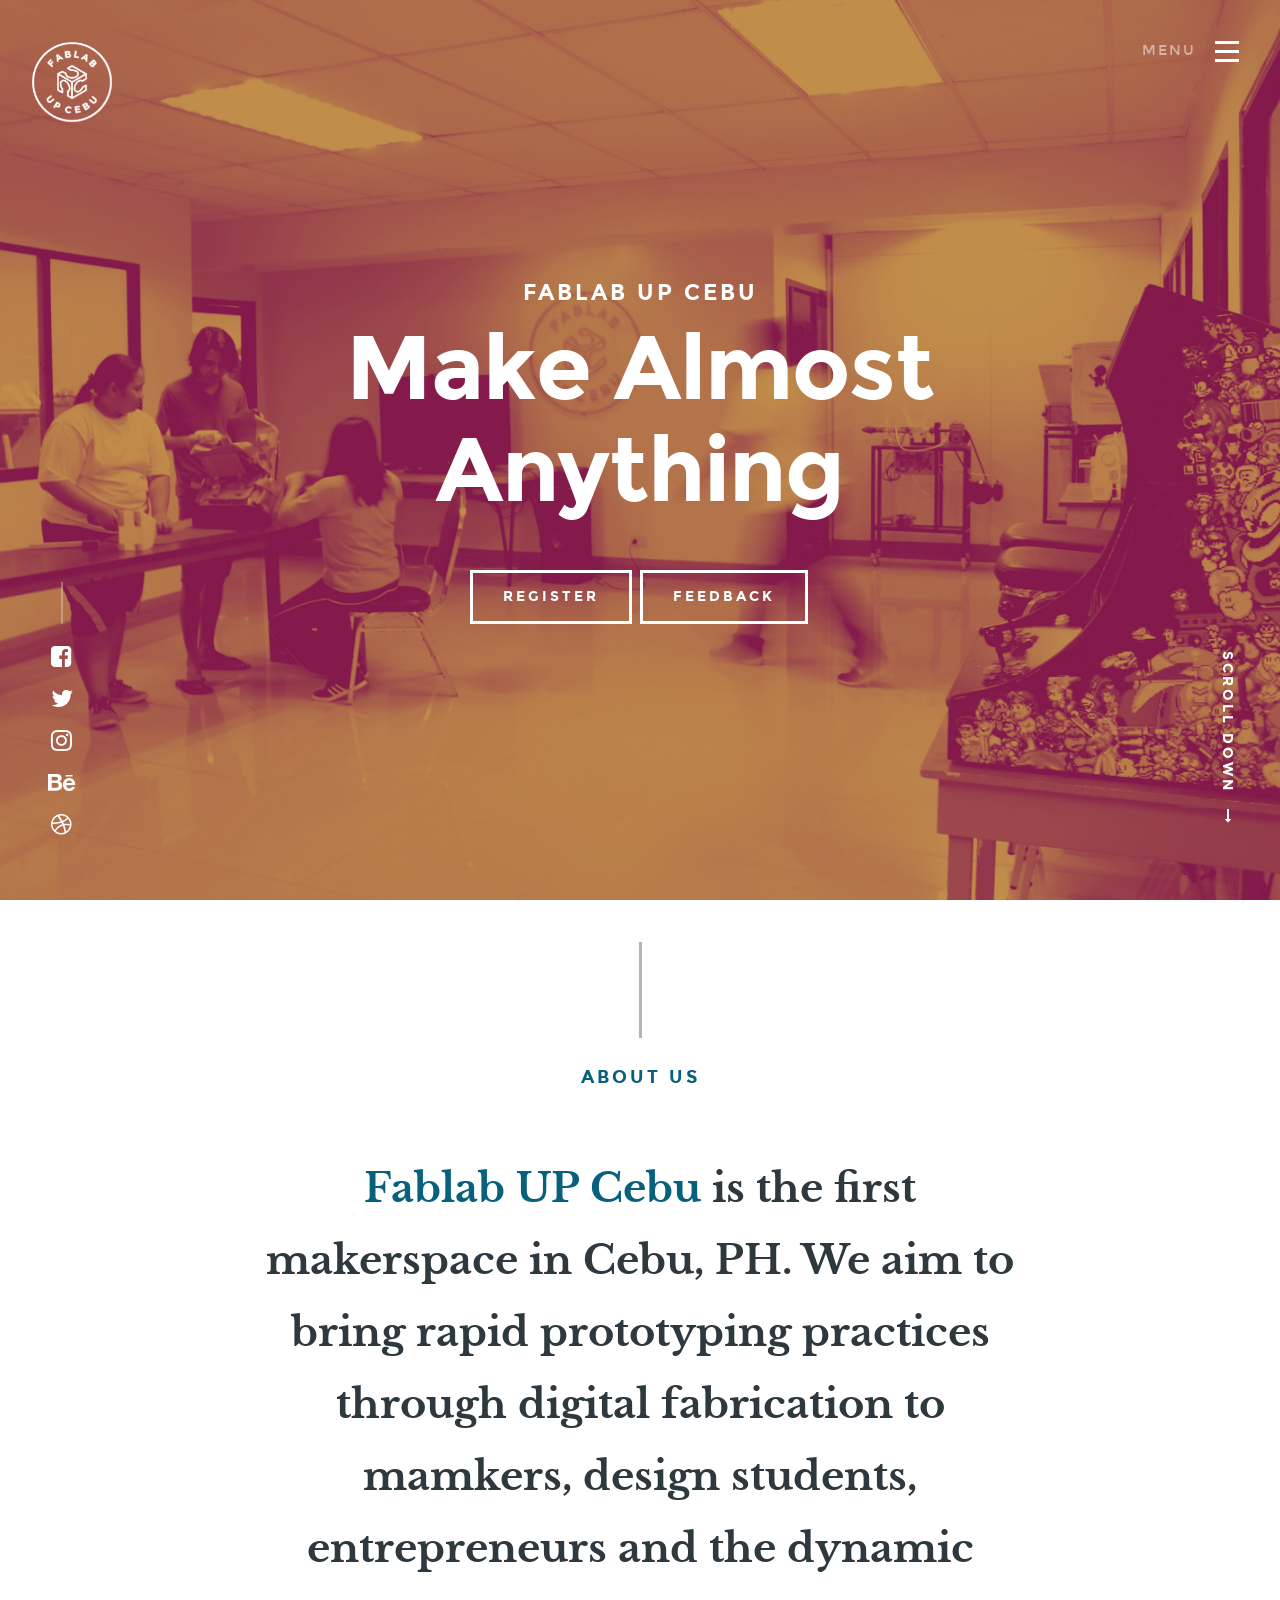
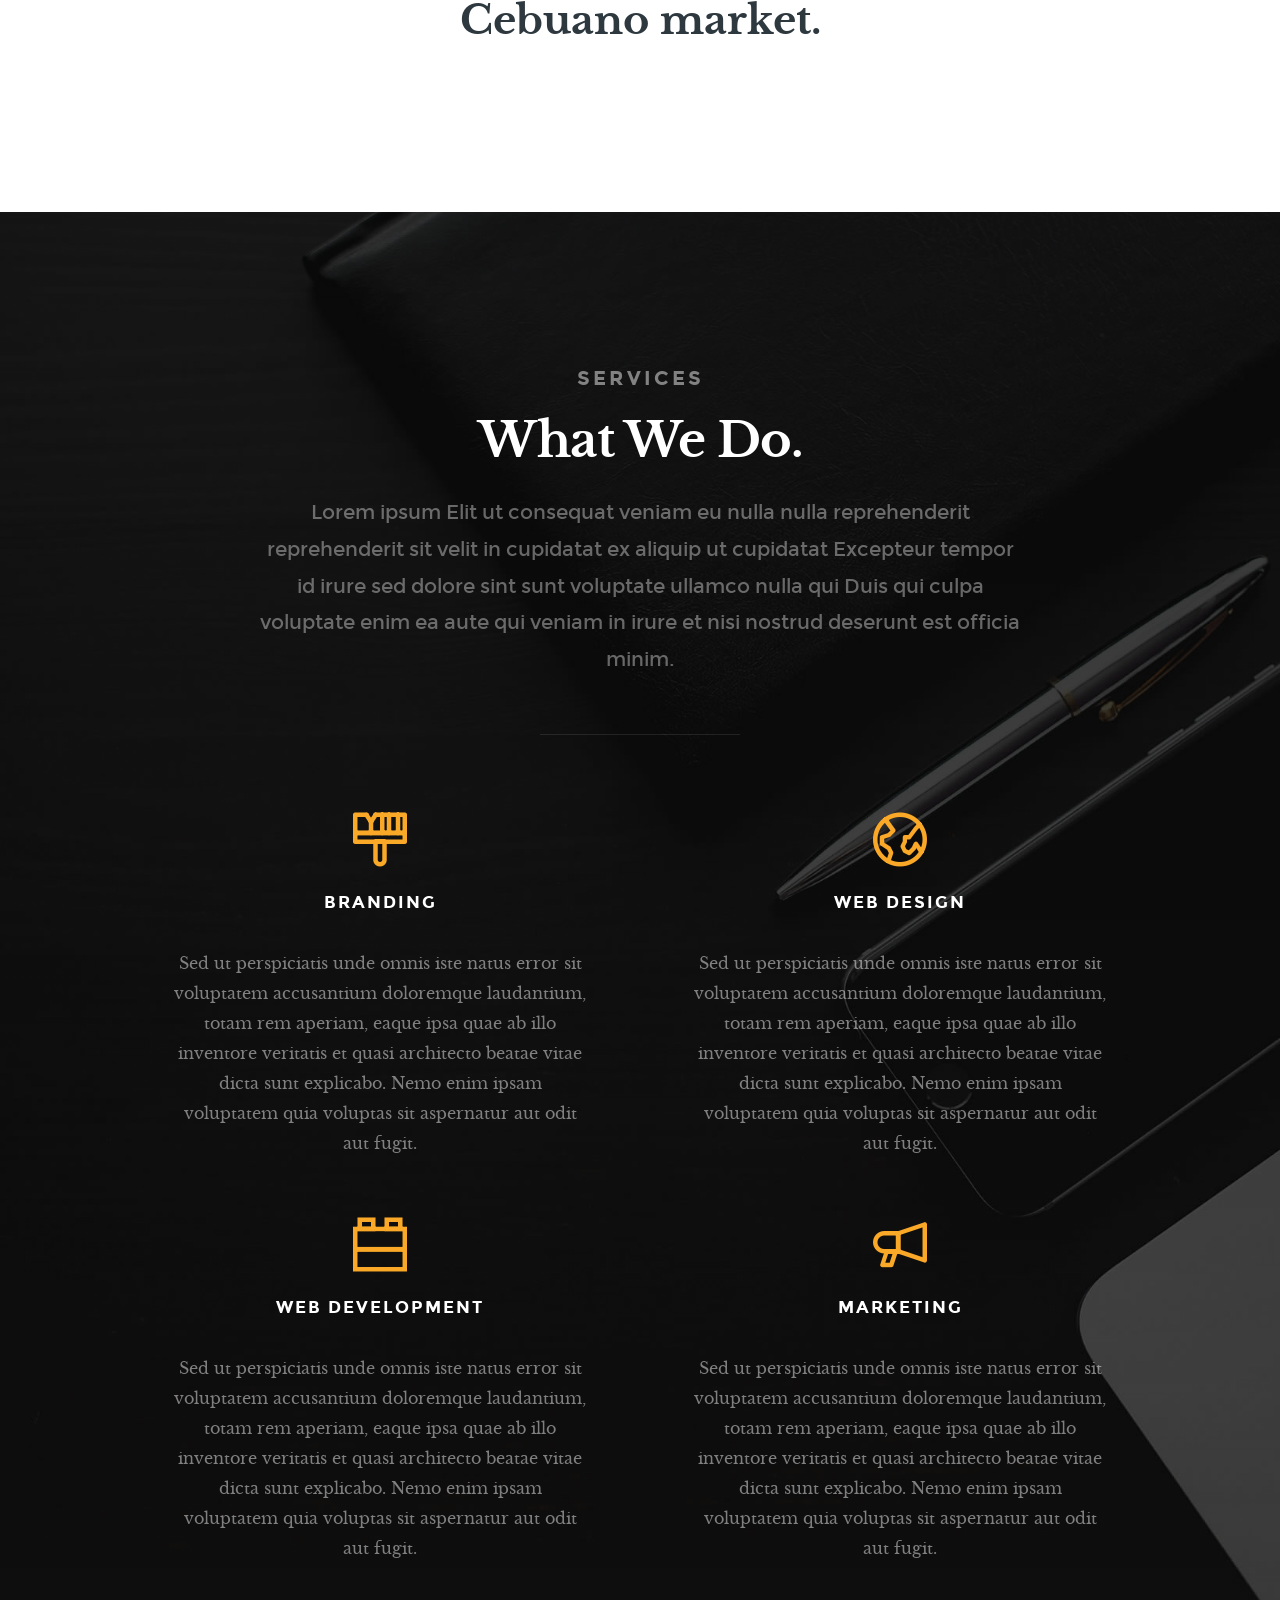
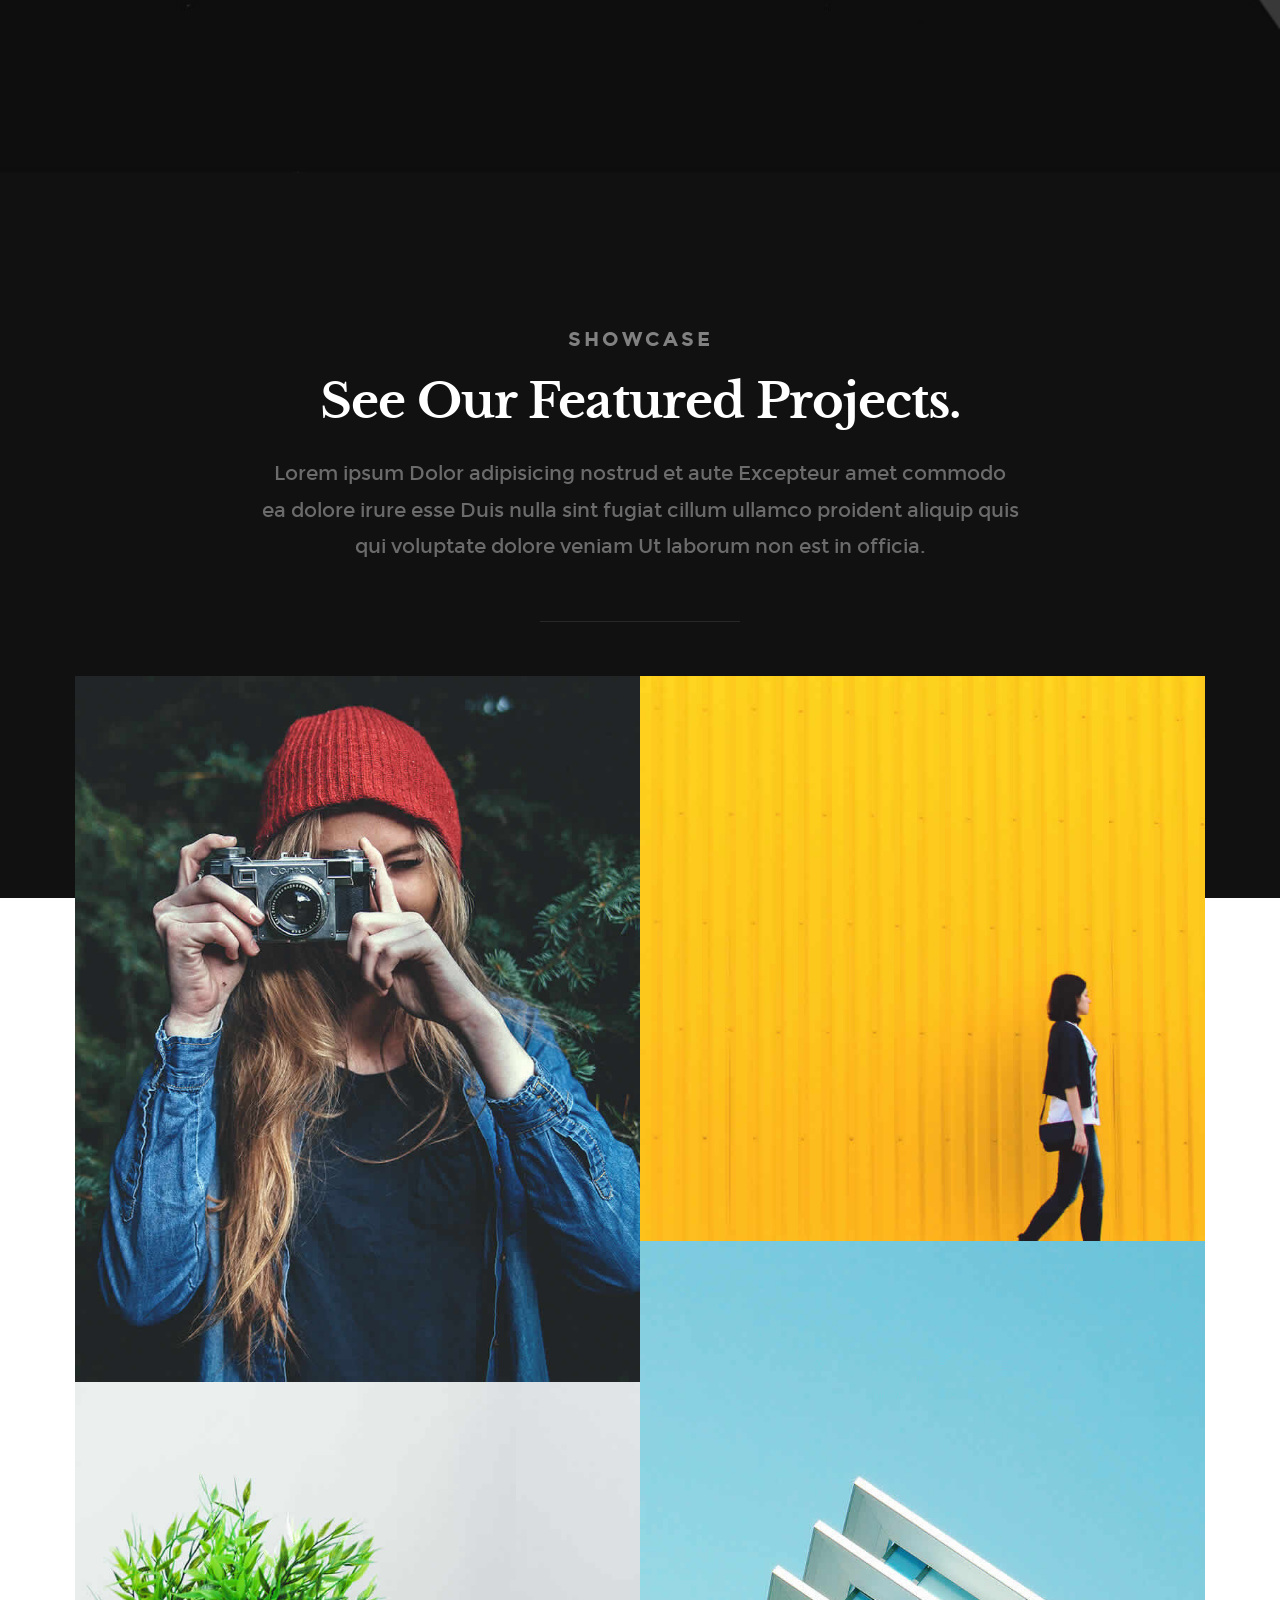
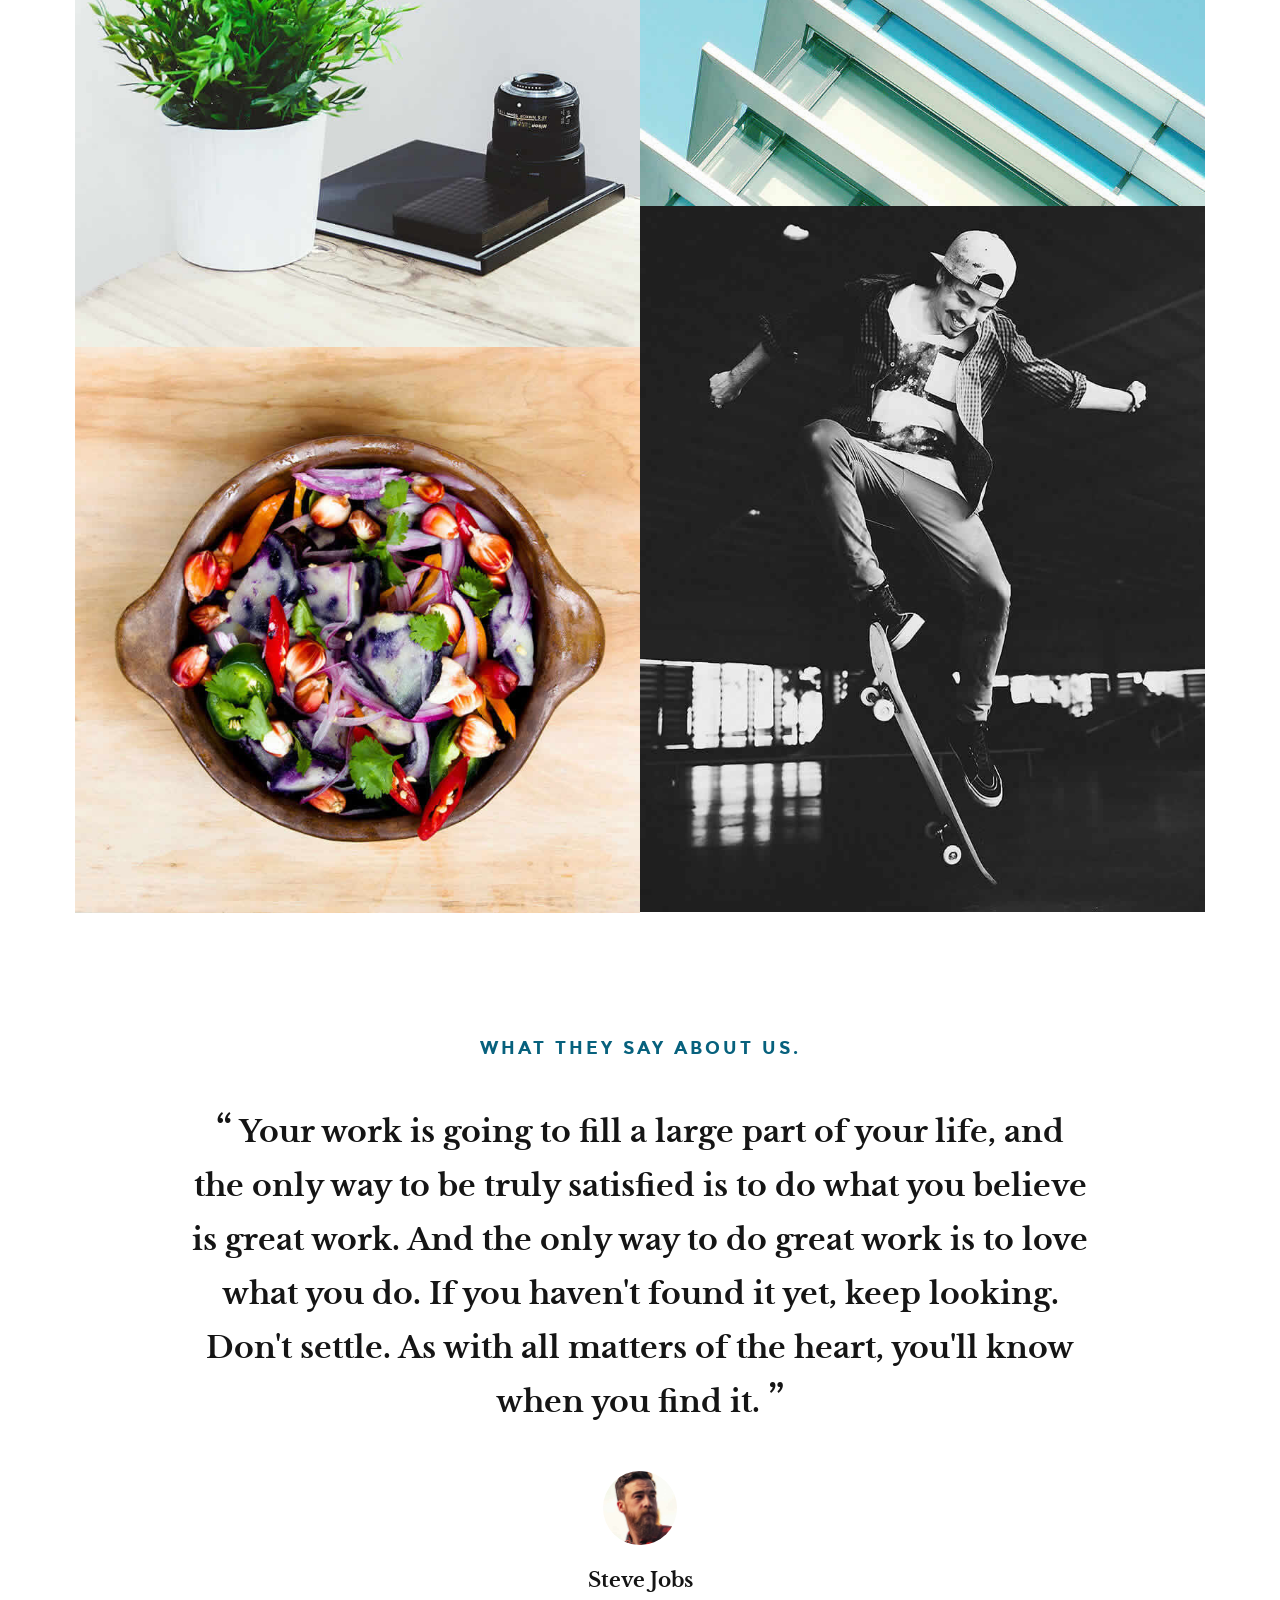
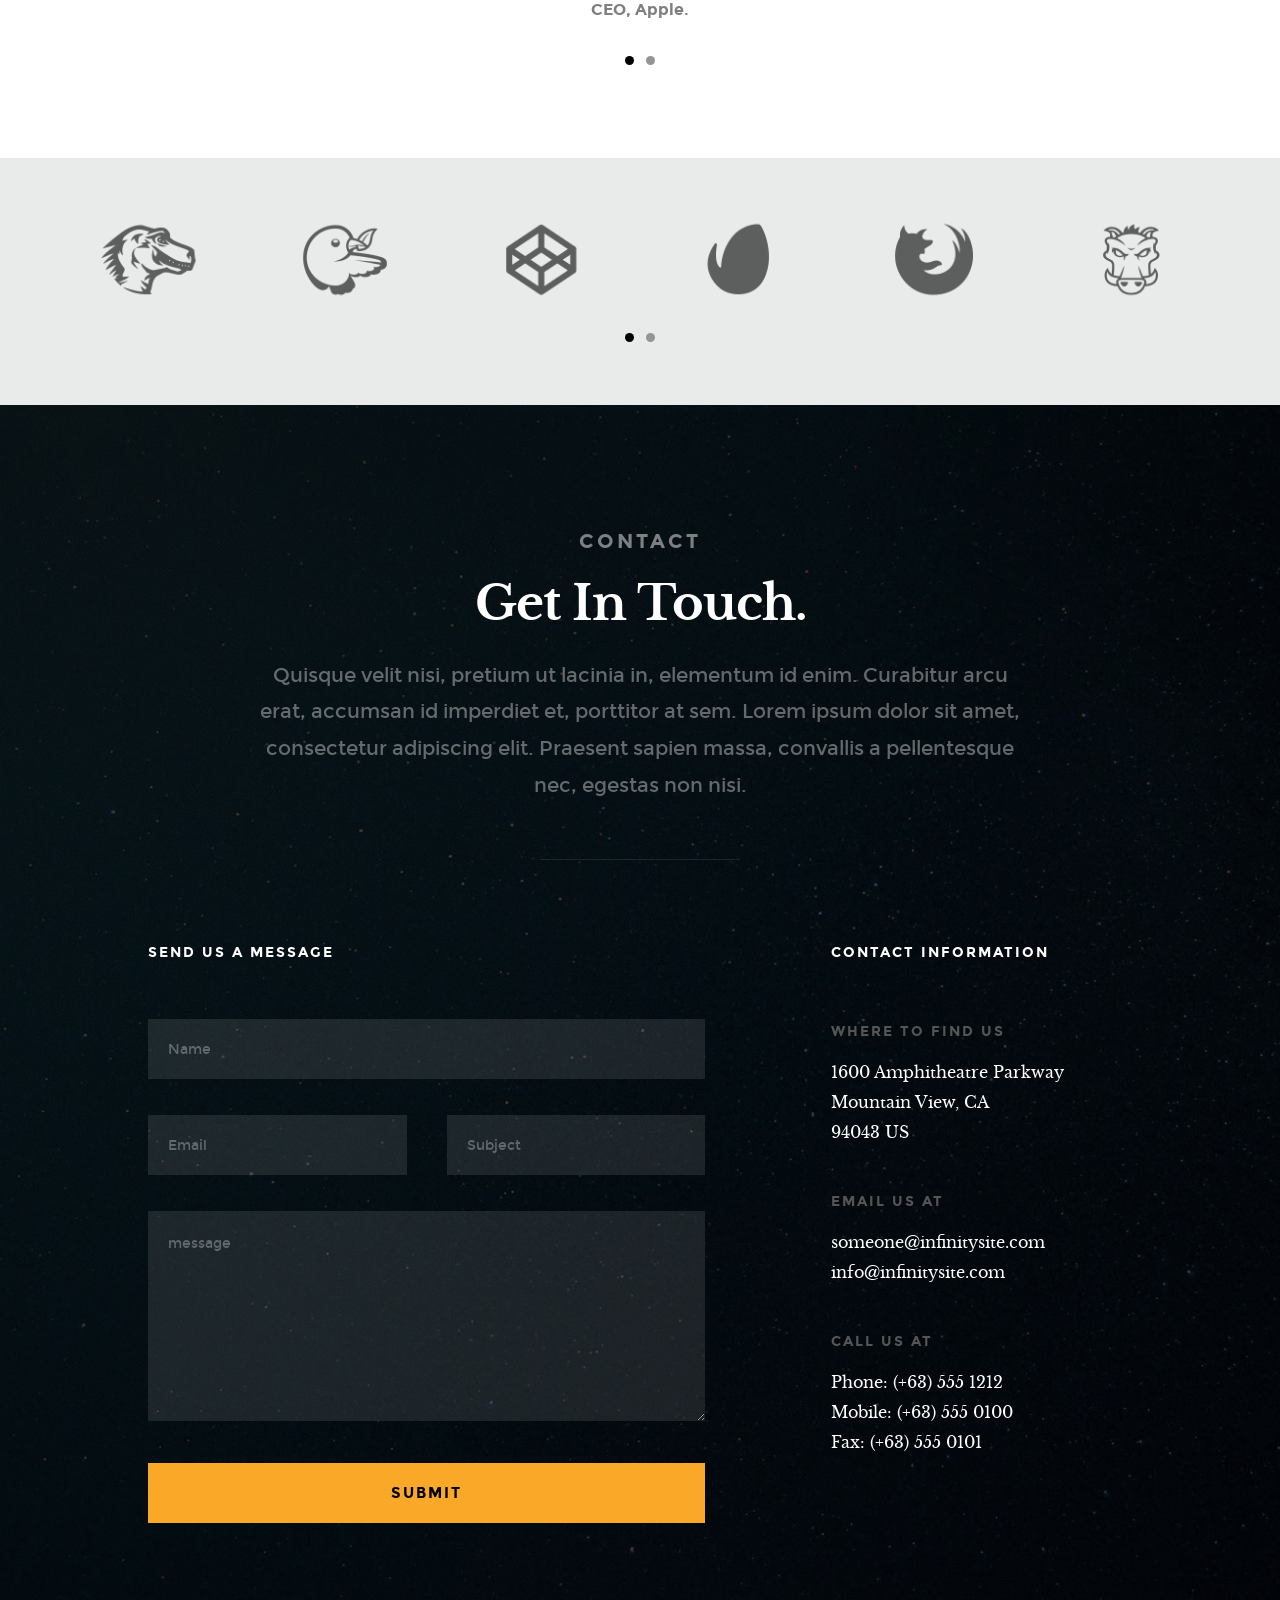
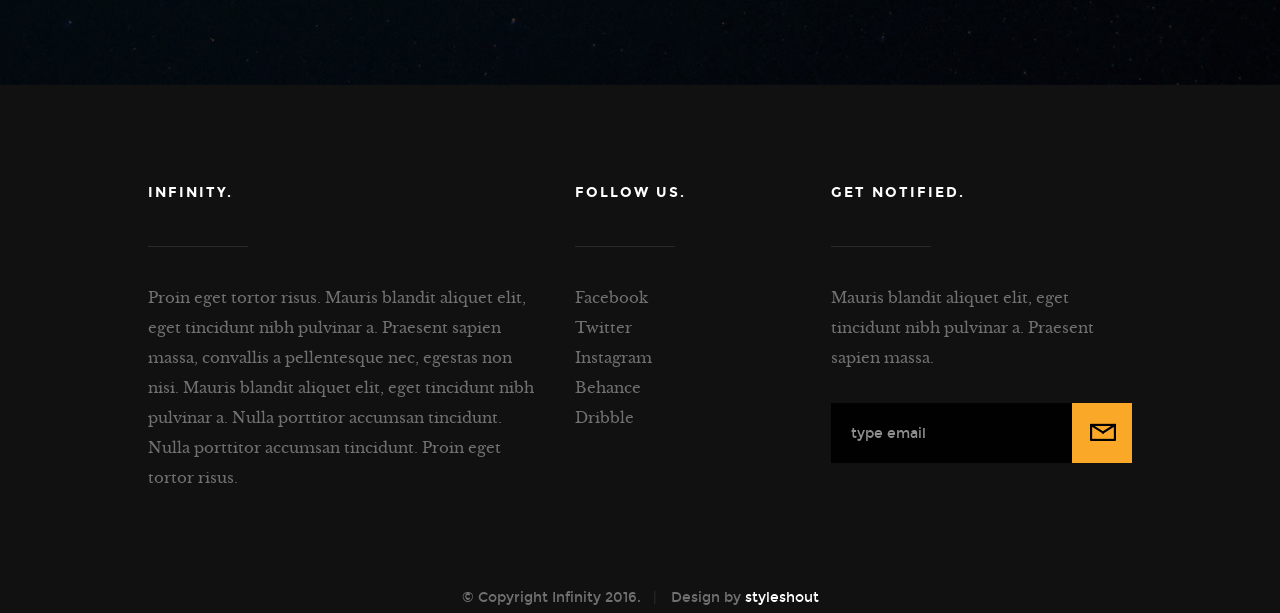
==== commit 35fdfa70: "Update index.html" ====
--- a/index.html
+++ b/index.html
@@ -7,7 +7,7 @@
    <!--- basic page needs
    ================================================== -->
    <meta charset="utf-8">
-	<title>Fablabx</title>
+	<title>Fablab UP Cebu</title>
 	<meta name="description" content="">
 	<meta name="author" content="">
 
@@ -52,7 +52,7 @@
 
 			<a href="#0" class="close-button" title="close"><span>Close</span></a>
 
-	   	<h3>Infinity.</h3>
+	   	<h3>Fablab UP Cebu</h3>
 
 			<ul class="nav-list">
 				<li class="current"><a class="smoothscroll" href="#home" title="">Home</a></li>
@@ -62,11 +62,11 @@
 				<li><a class="smoothscroll" href="#contact" title="">Contact</a></li>
 			</ul>
 
-			<p class="sponsor-text">
+			<!-- <p class="sponsor-text">
 				Looking for an awesome and reliable webhosting? Try <a href="http://www.dreamhost.com/r.cgi?287326|STYLESHOUT">DreamHost</a>.
 				Get <span>$50 off</span> when you sign up with the promocode <span>styleshout</span>.
-				<!-- Simply type	the promocode in the box labeled “Promo Code” when placing your order. -->
-			</p>
+				<!-- Simply type	the promocode in the box labeled “Promo Code” when placing your order.
+		</p> -->
 
 			<ul class="header-social-list">
 	         <li>
@@ -161,7 +161,7 @@
 
 				<div class="intro">
 					<h3 class="animate-this">About Us</h3>
-	   			<p class="lead animate-this"><span>Infinity</span> is a creative digital agency based in Manila, Philippines. We are composed of creative designers and experienced developers.</p>
+	   			<p class="lead animate-this"><span>Fablab UP Cebu</span> is the first makerspace in Cebu, PH. We aim to bring rapid prototyping practices through digital fabrication to mamkers, design students, entrepreneurs and the dynamic Cebuano market.</p>
 				</div>
 
    		</div> <!-- end col-full  -->
--- a/css/main.css
+++ b/css/main.css
@@ -1260,10 +1260,10 @@
   padding: 0;
   outline: 0;
   border: none;
-  width: 57px;
-  height: 57px;
-  background: url("../images/fablab/logo-white.png") no-repeat center;
-  background-size: 57px 57px;
+  width: 80px;
+  height: 80px;
+  background: url("../images/logo.png") no-repeat center;
+  background-size: 80px 80px;
   font: 0/0 a;
   text-shadow: none;
   color: transparent;
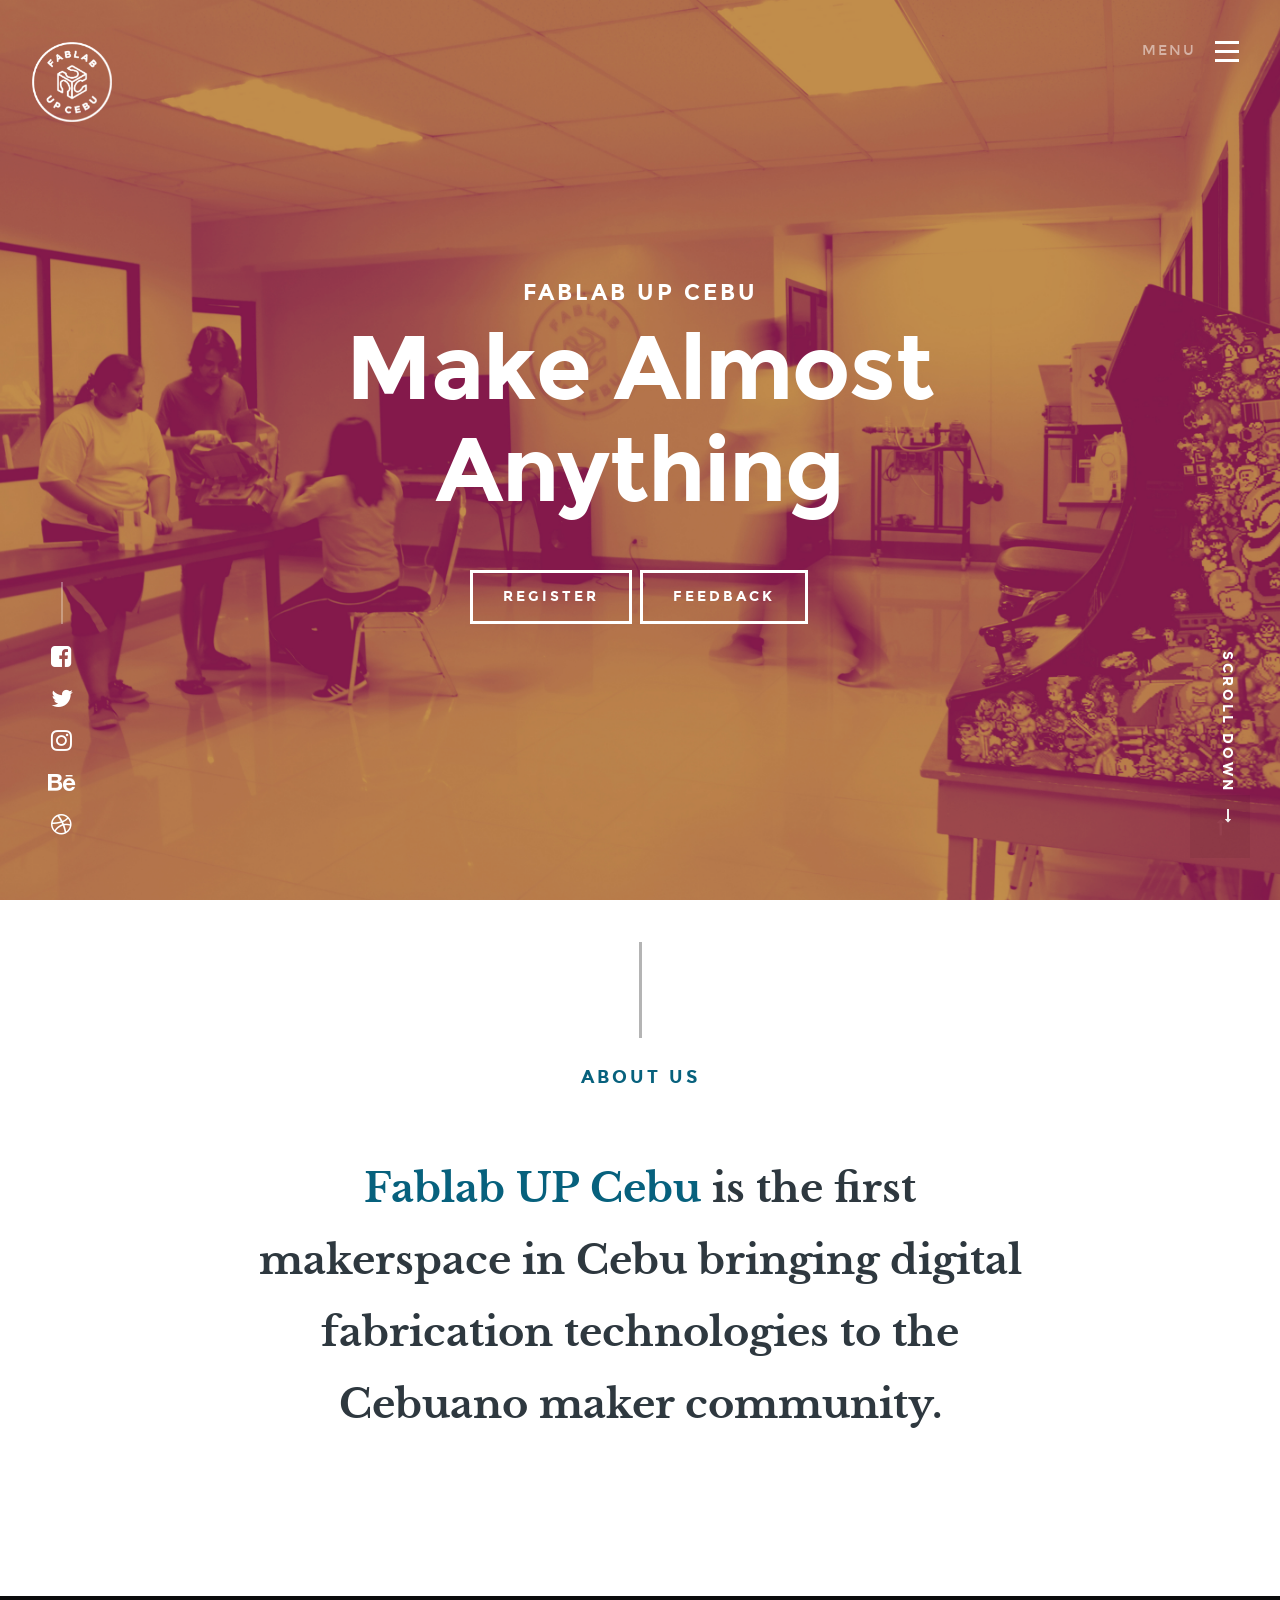
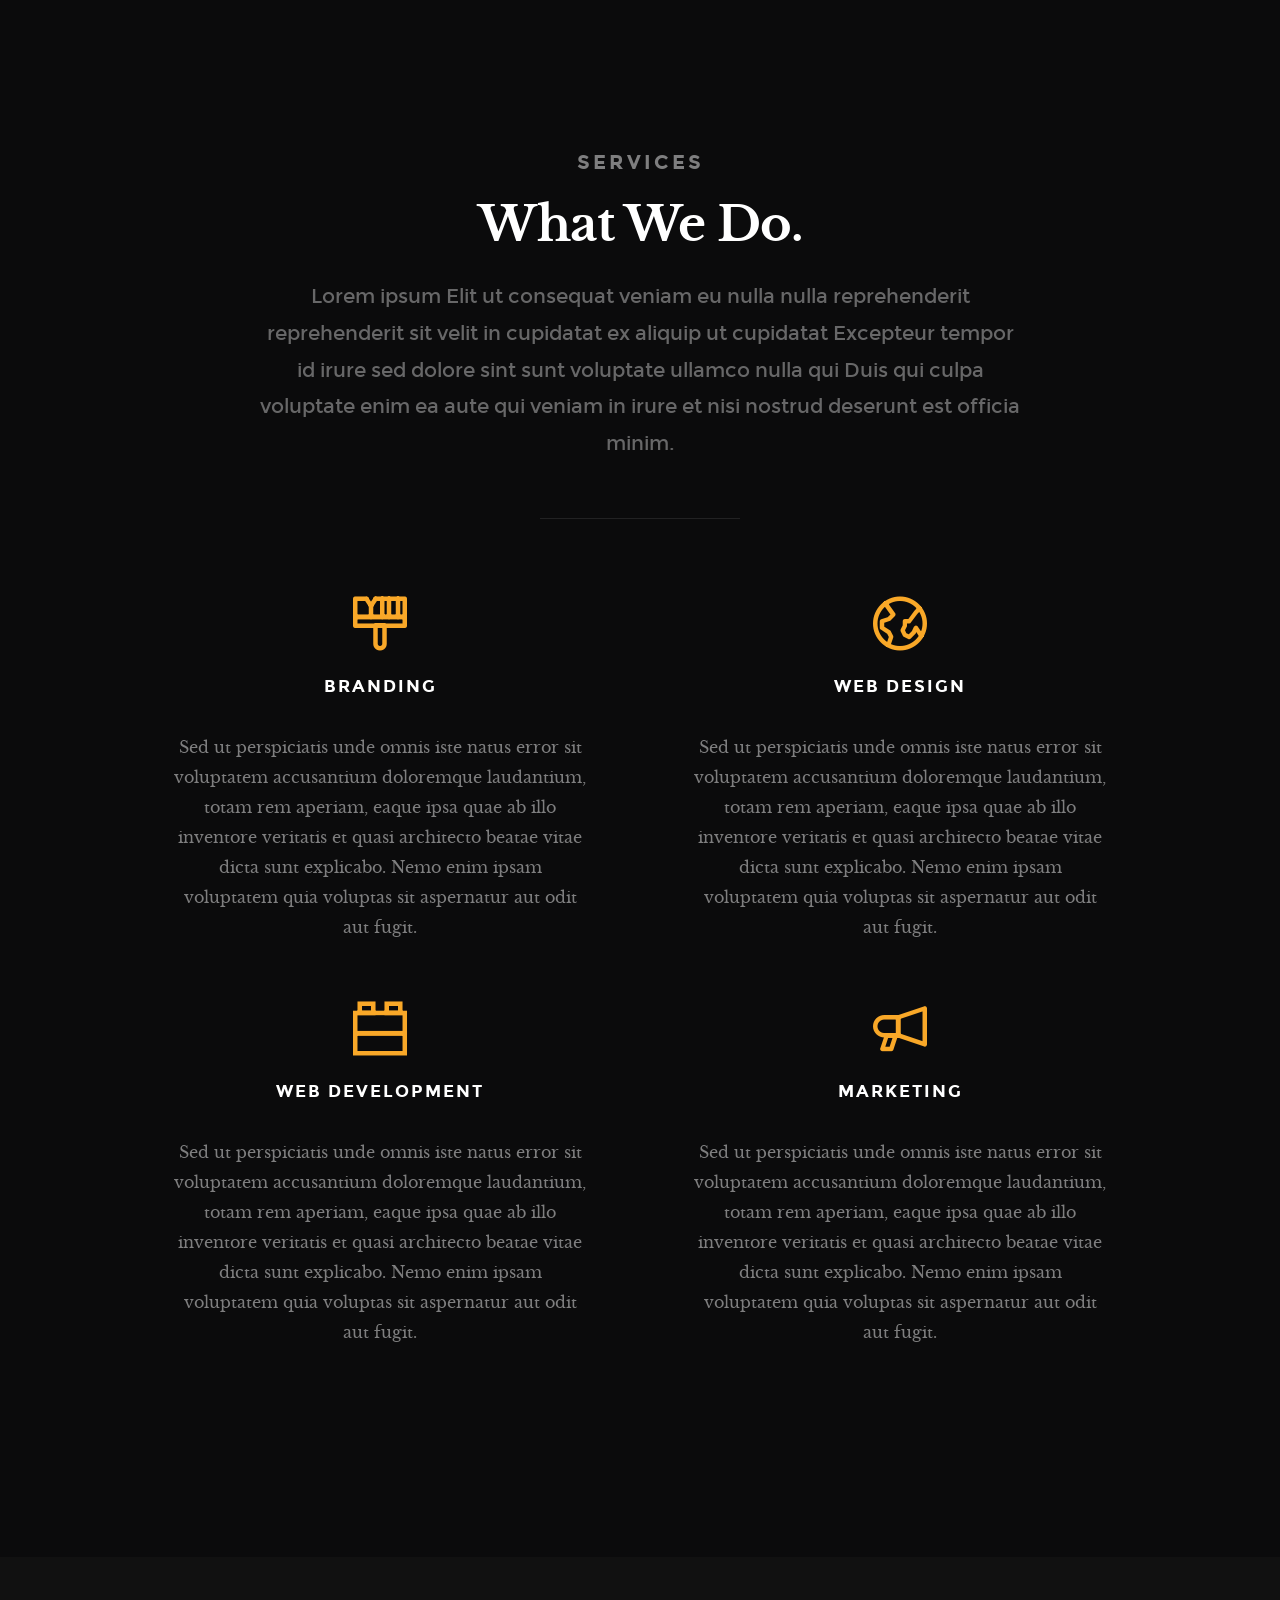
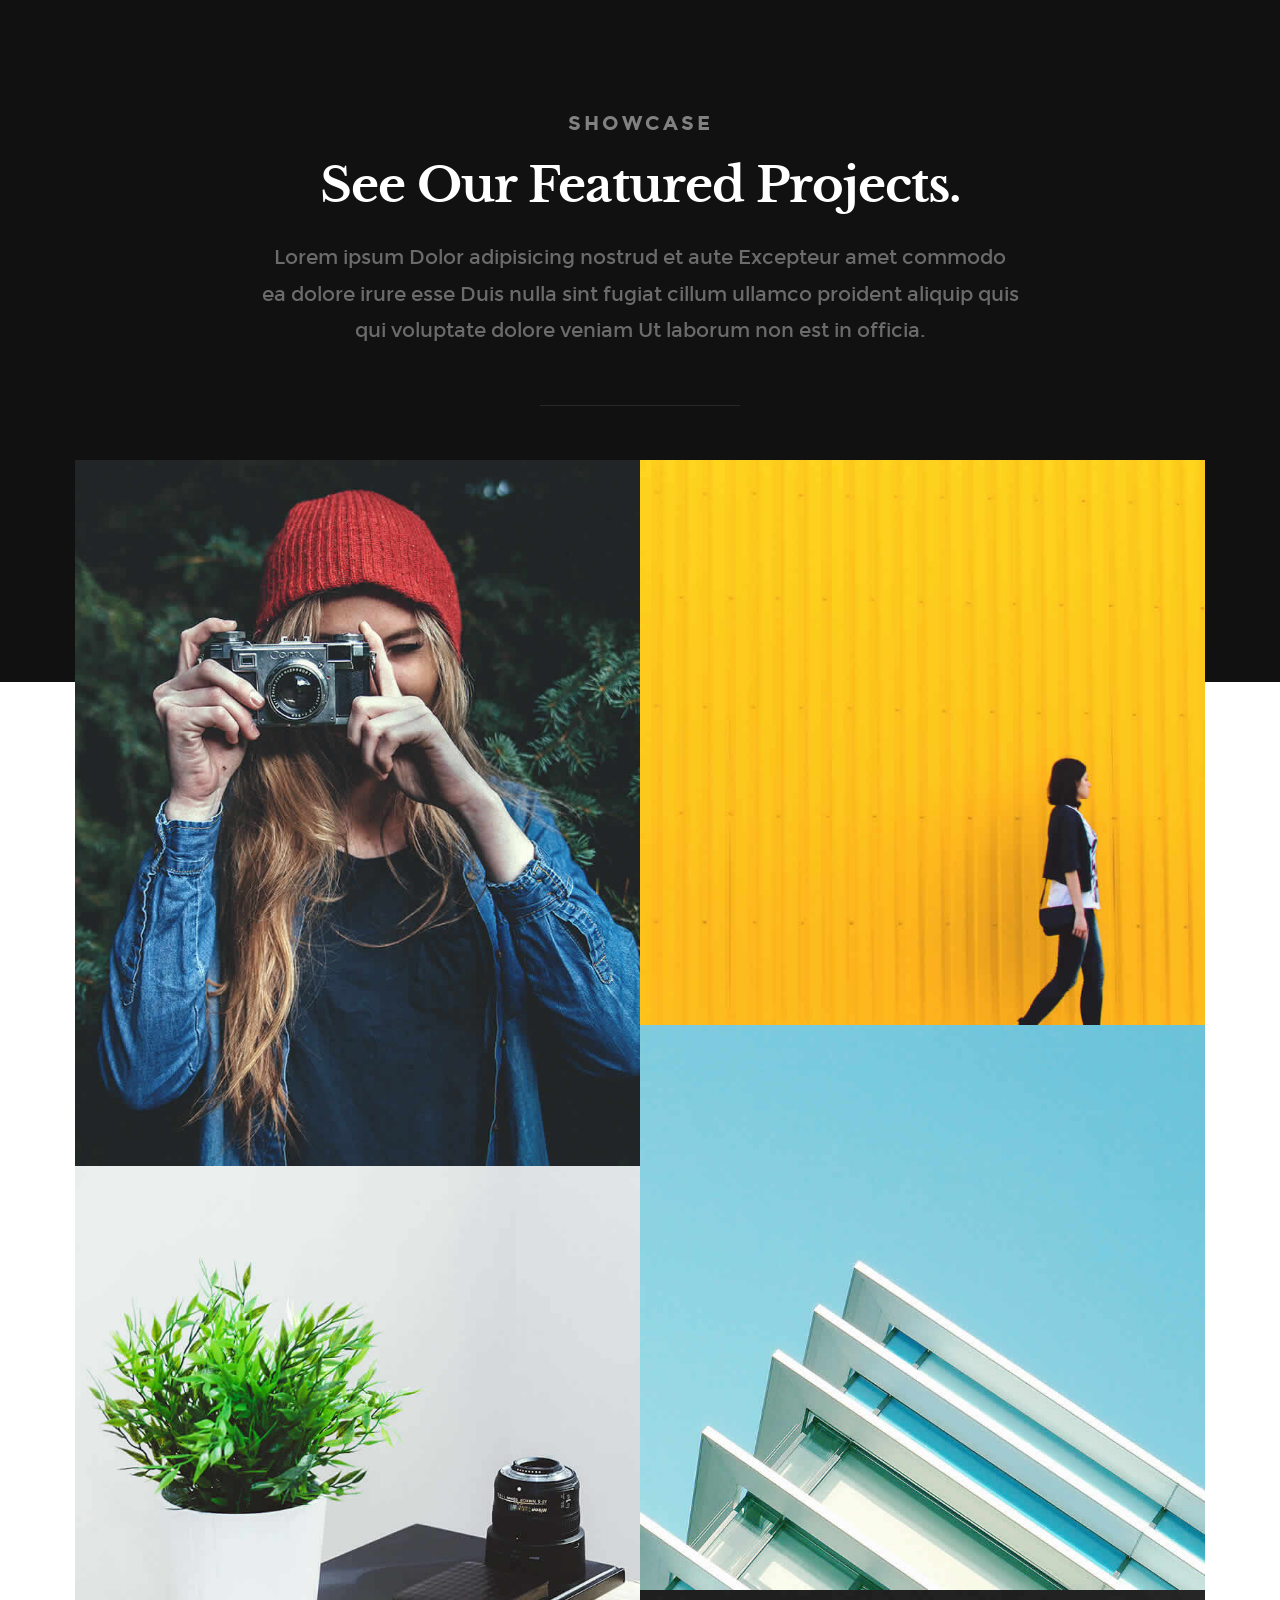
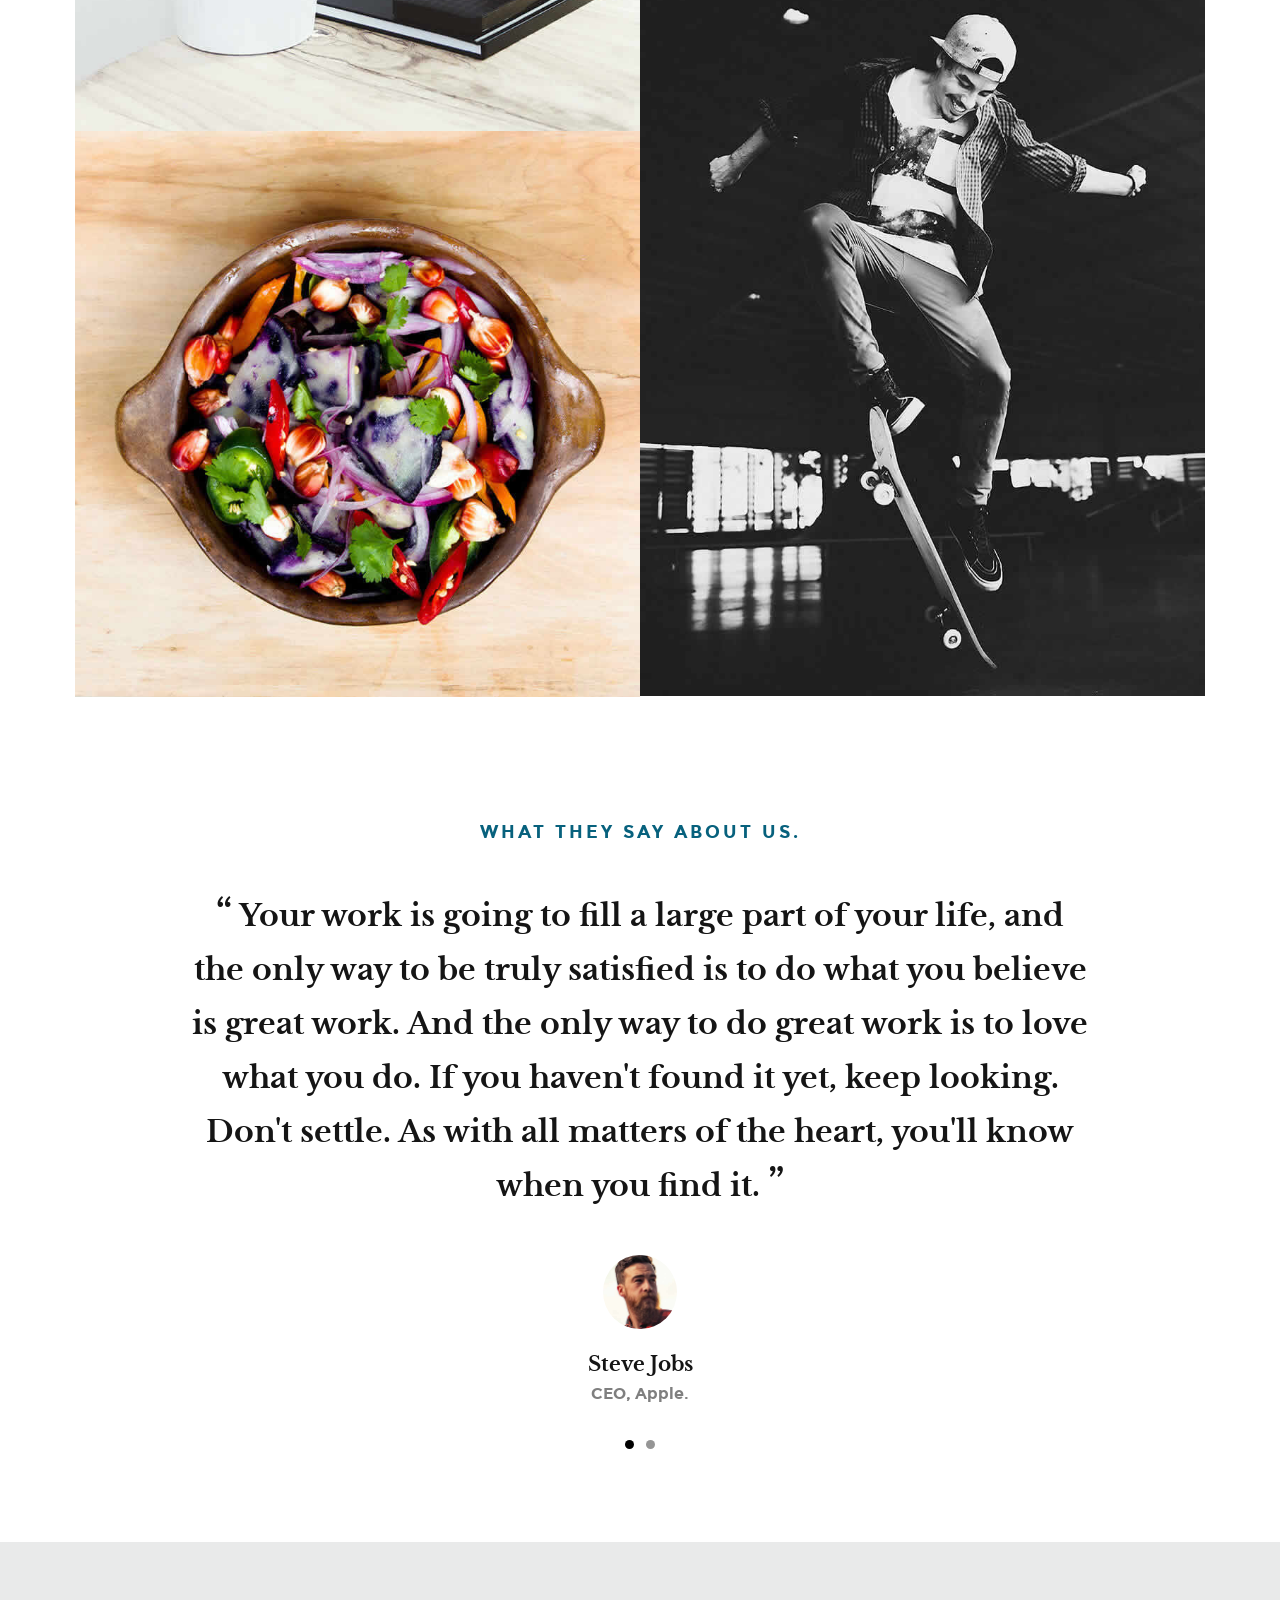
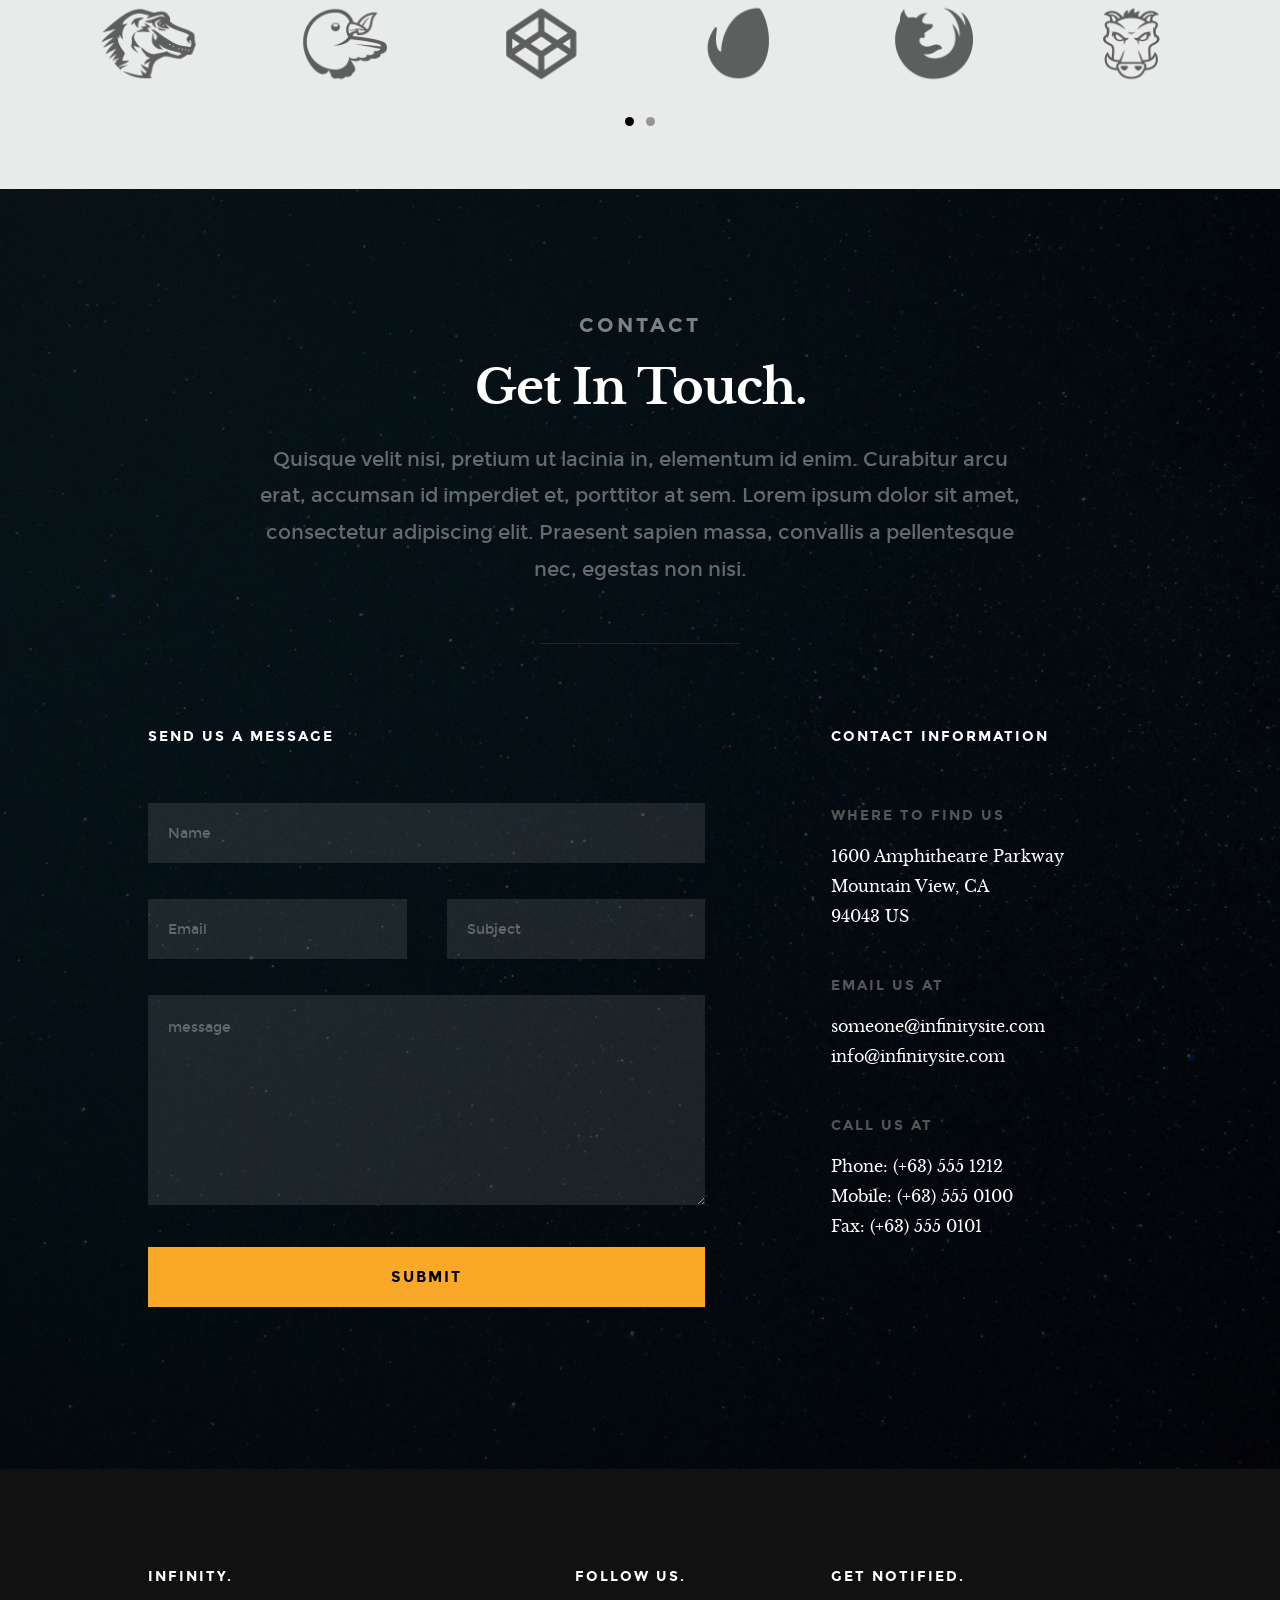
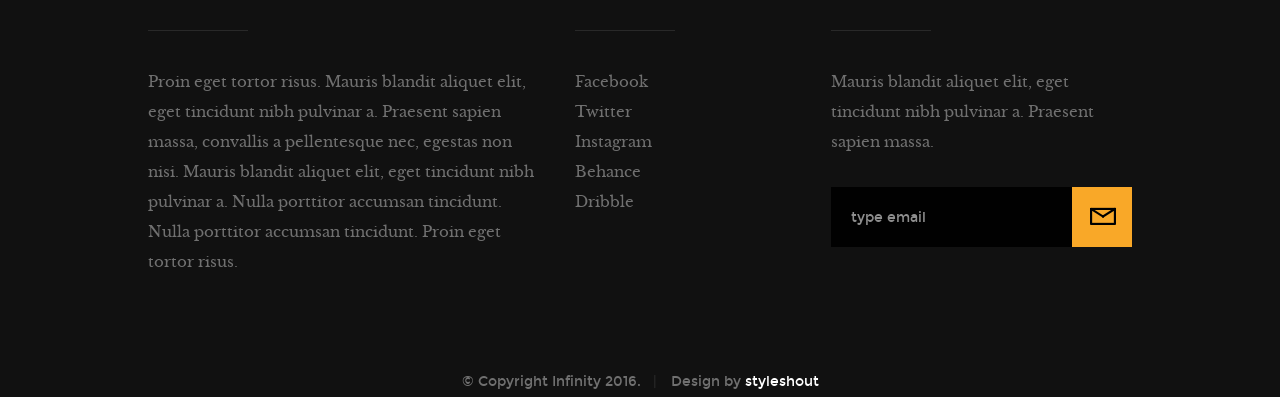
==== commit 3f059363: "about" ====
--- a/index.html
+++ b/index.html
@@ -161,7 +161,7 @@
 
 				<div class="intro">
 					<h3 class="animate-this">About Us</h3>
-	   			<p class="lead animate-this"><span>Fablab UP Cebu</span> is the first makerspace in Cebu, PH. We aim to bring rapid prototyping practices through digital fabrication to mamkers, design students, entrepreneurs and the dynamic Cebuano market.</p>
+	   			<p class="lead animate-this"><span>Fablab UP Cebu</span> is the first makerspace in Cebu bringing digital fabrication technologies to the Cebuano maker community.</p>
 				</div>
 
    		</div> <!-- end col-full  -->
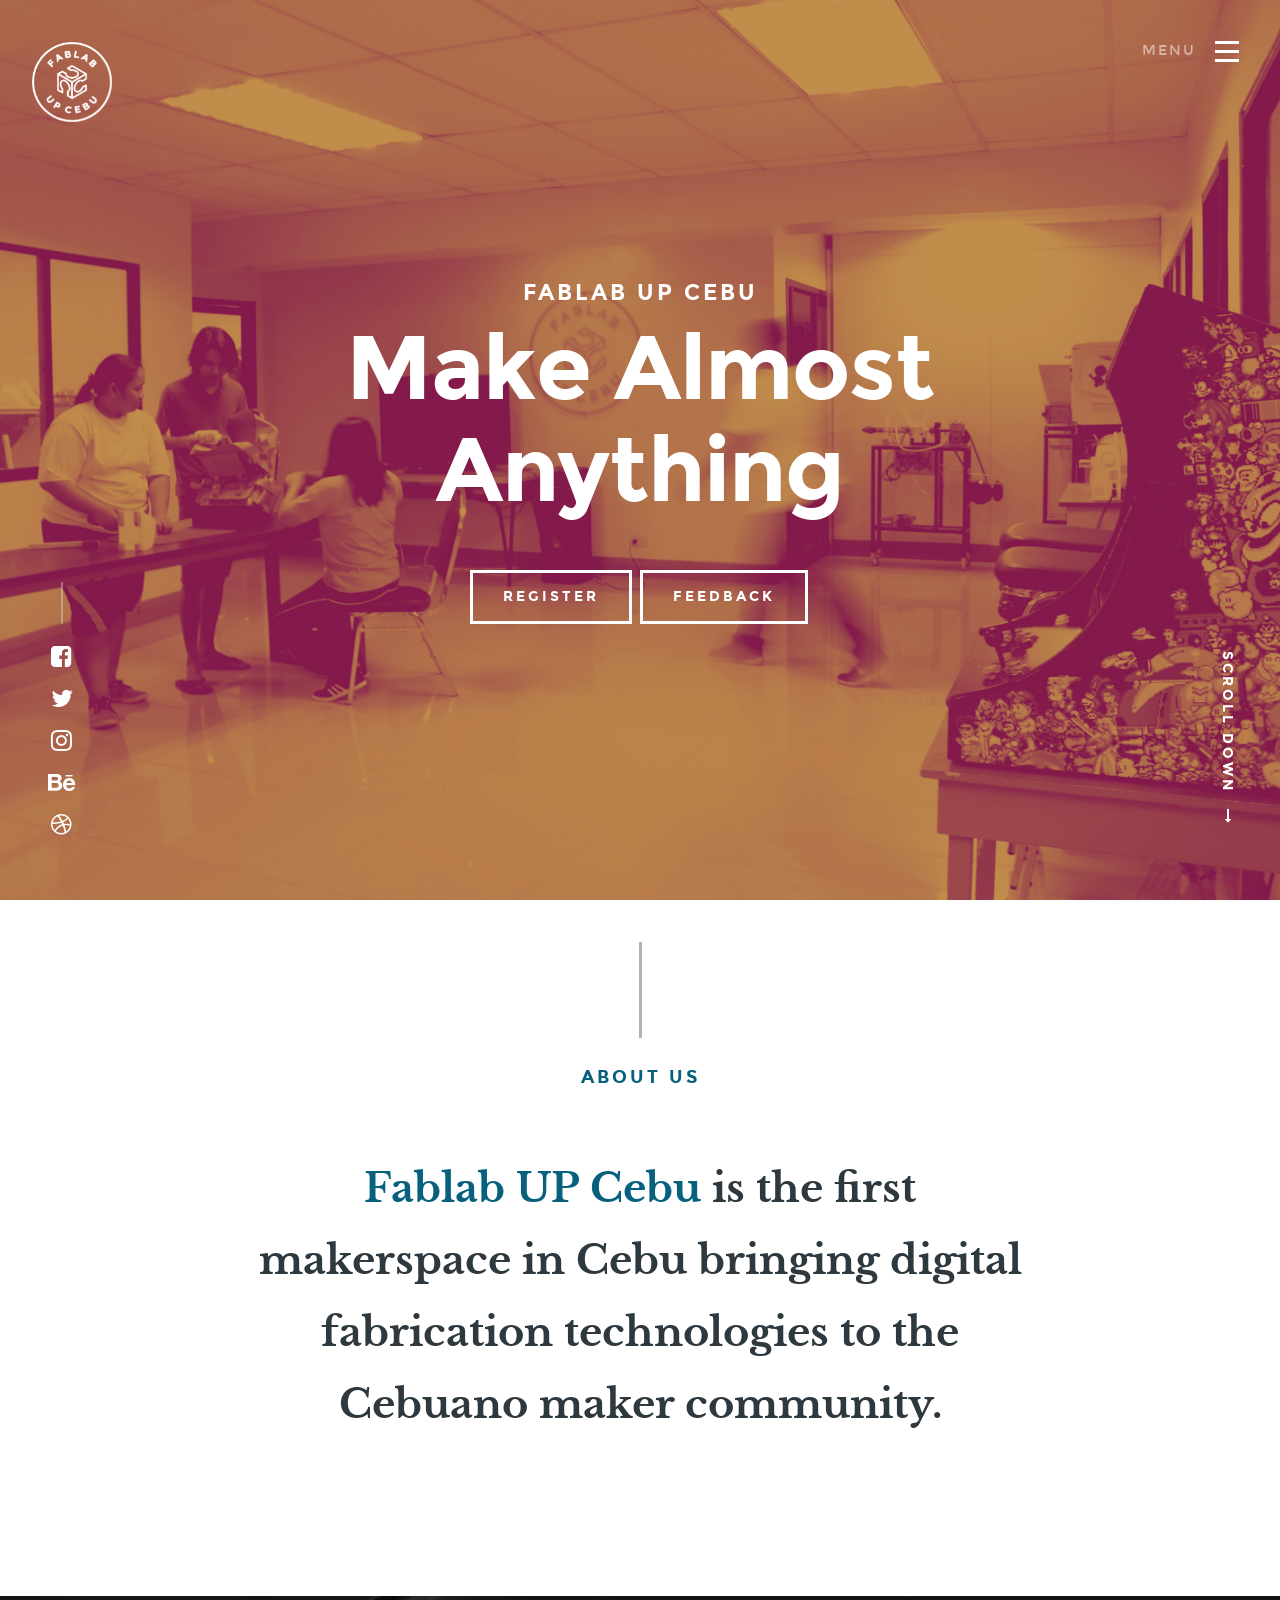
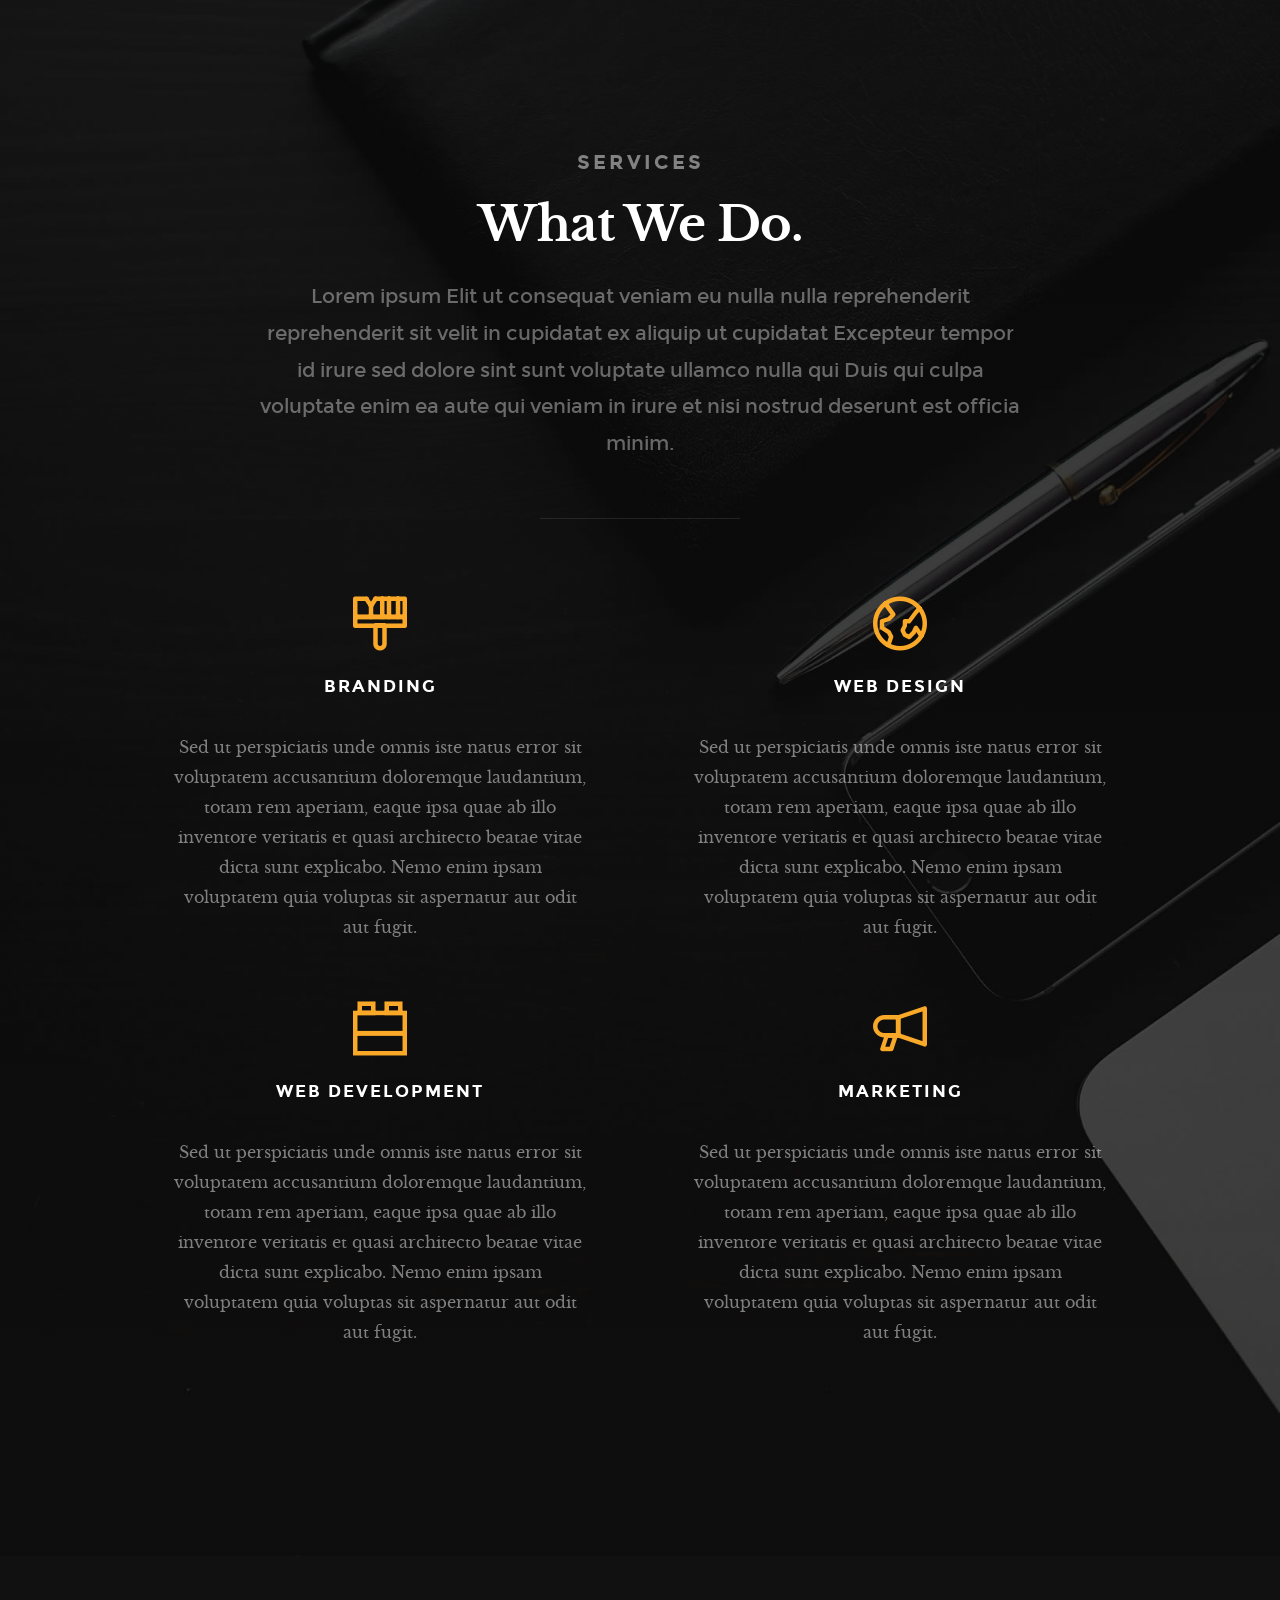
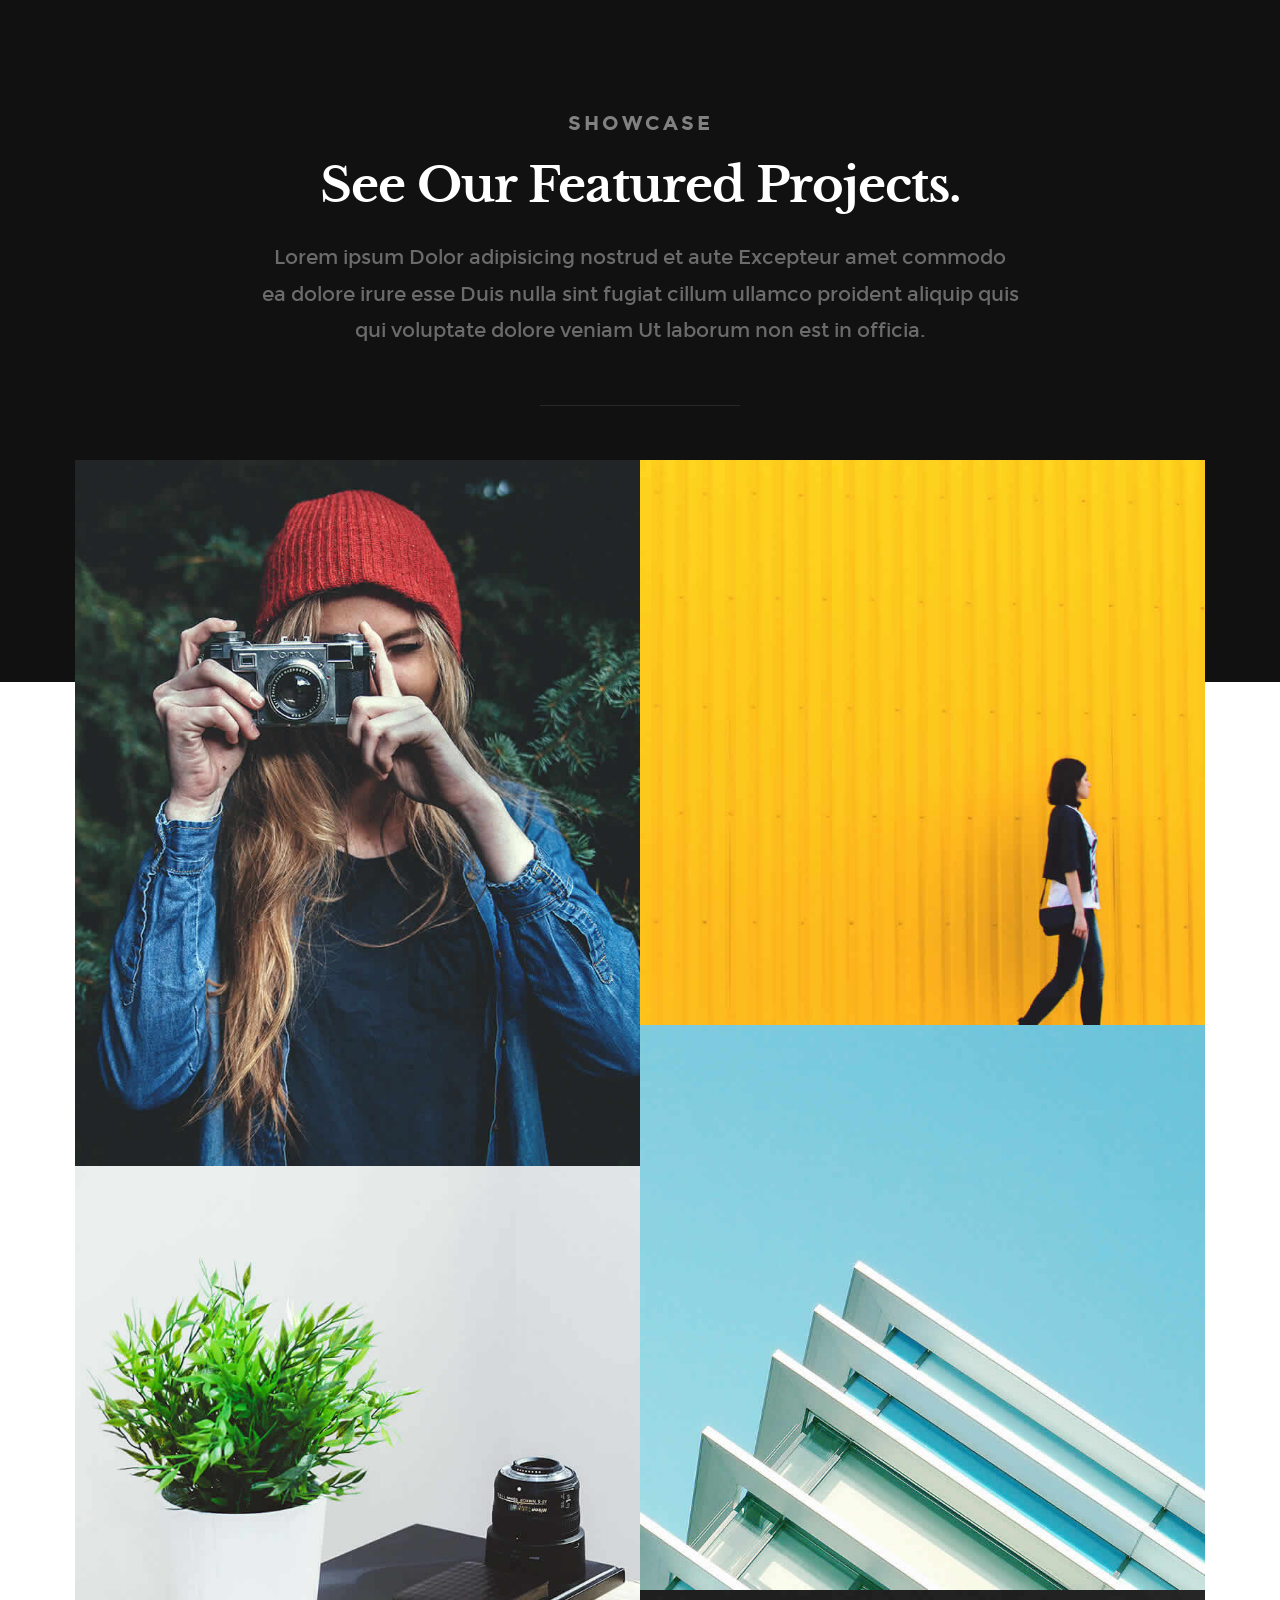
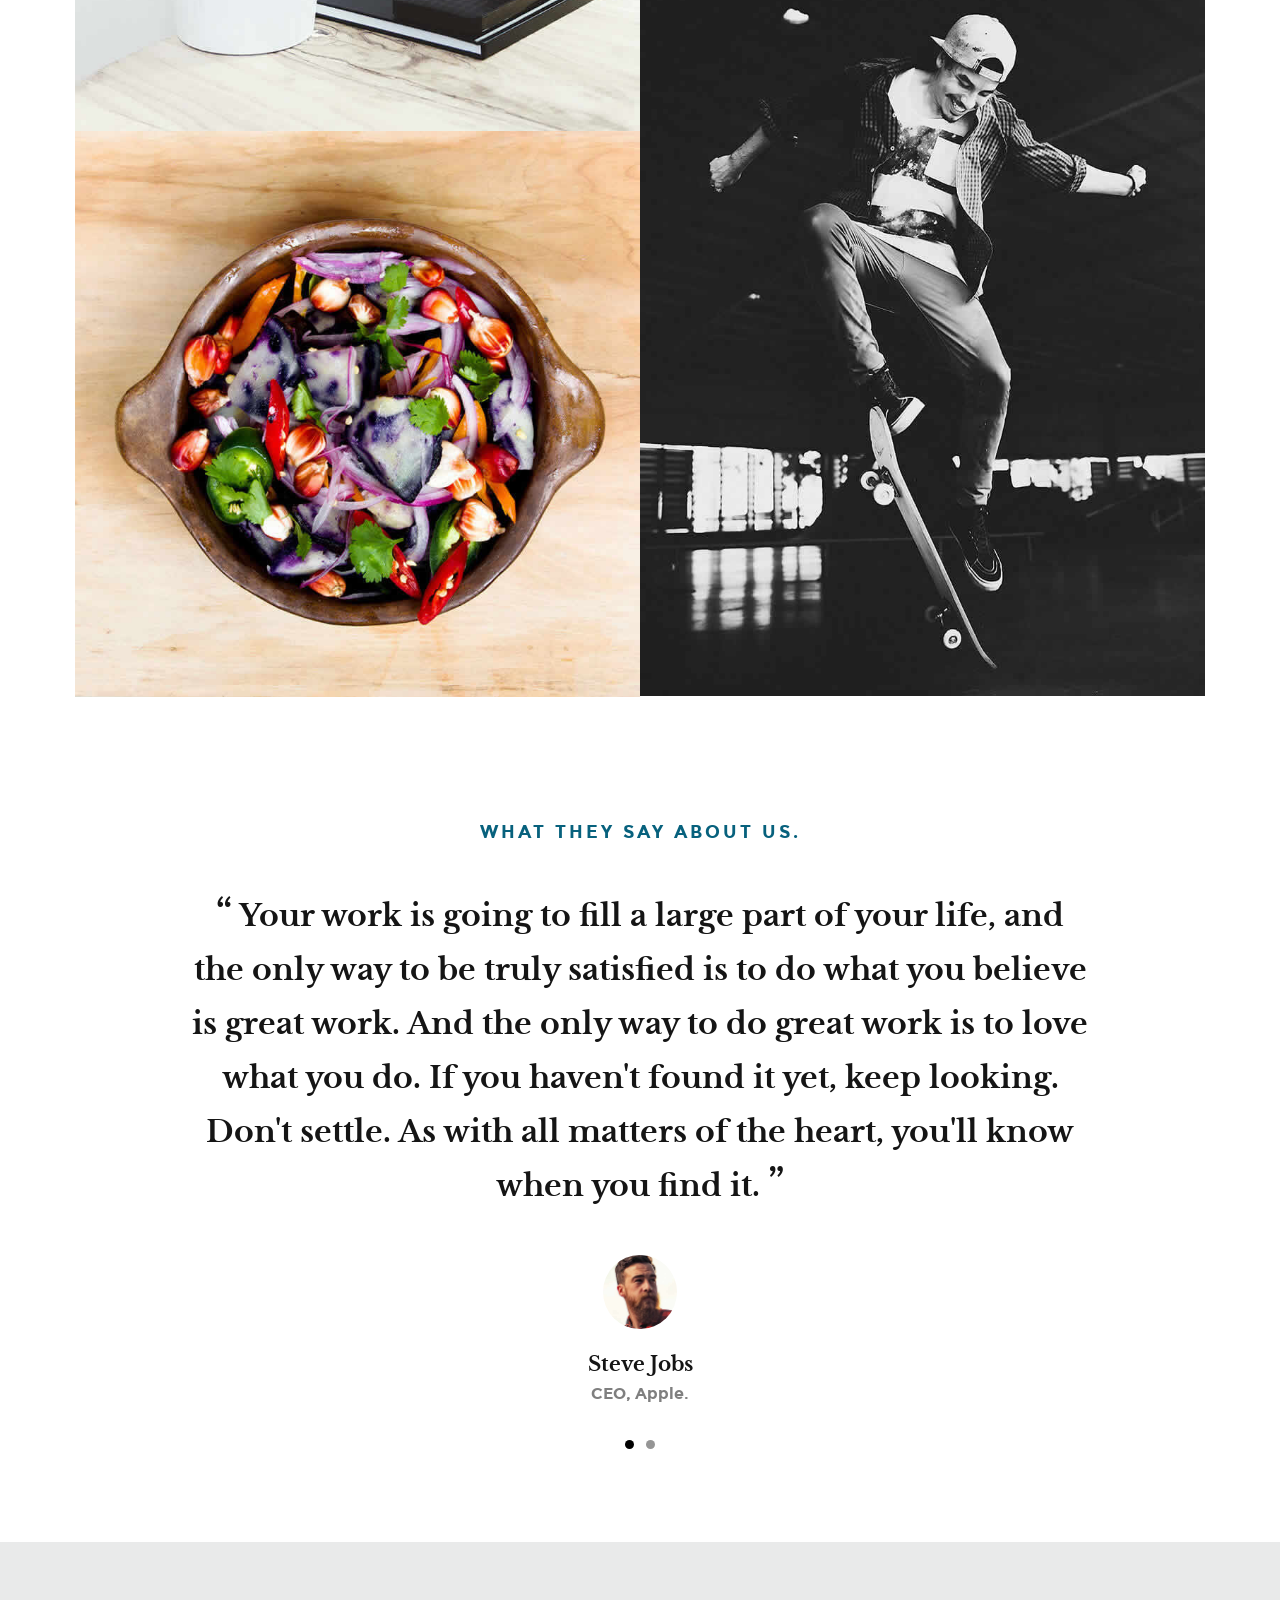
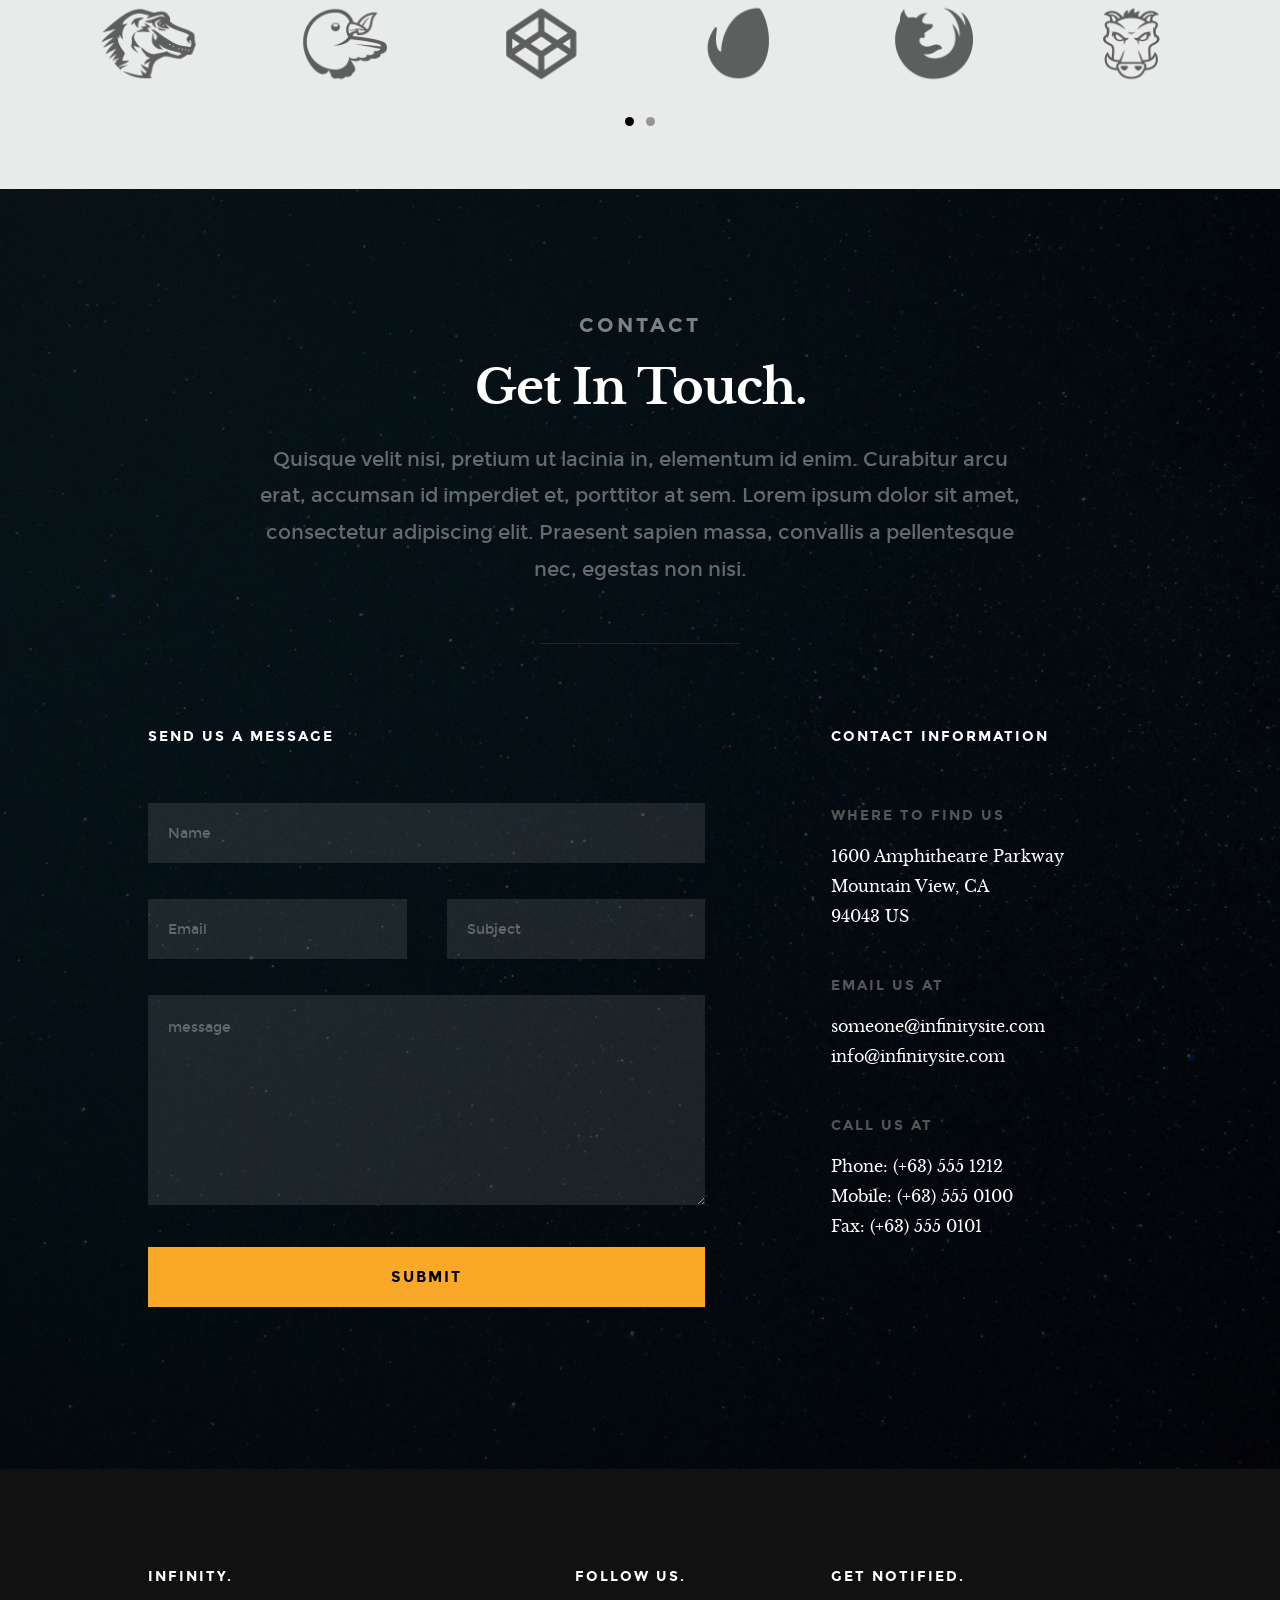
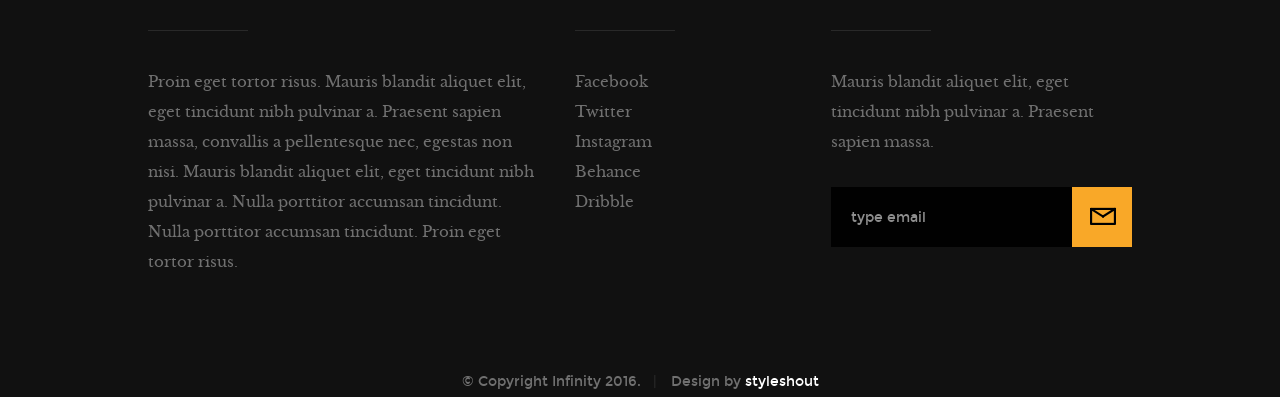
==== commit 7d65b5a4: "Update index.html" ====
--- a/index.html
+++ b/index.html
@@ -161,7 +161,7 @@
 
 				<div class="intro">
 					<h3 class="animate-this">About Us</h3>
-	   			<p class="lead animate-this"><span>Fablab UP Cebu</span> is the first makerspace in Cebu bringing digital fabrication technologies to the Cebuano maker community.</p>
+	   			<p class="lead animate-this"><span>Fablab UP Cebu</span> is the first makerspace in Cebu bringing digital fabrication technologies to the Cebuano maker community. </p>
 				</div>
 
    		</div> <!-- end col-full  -->
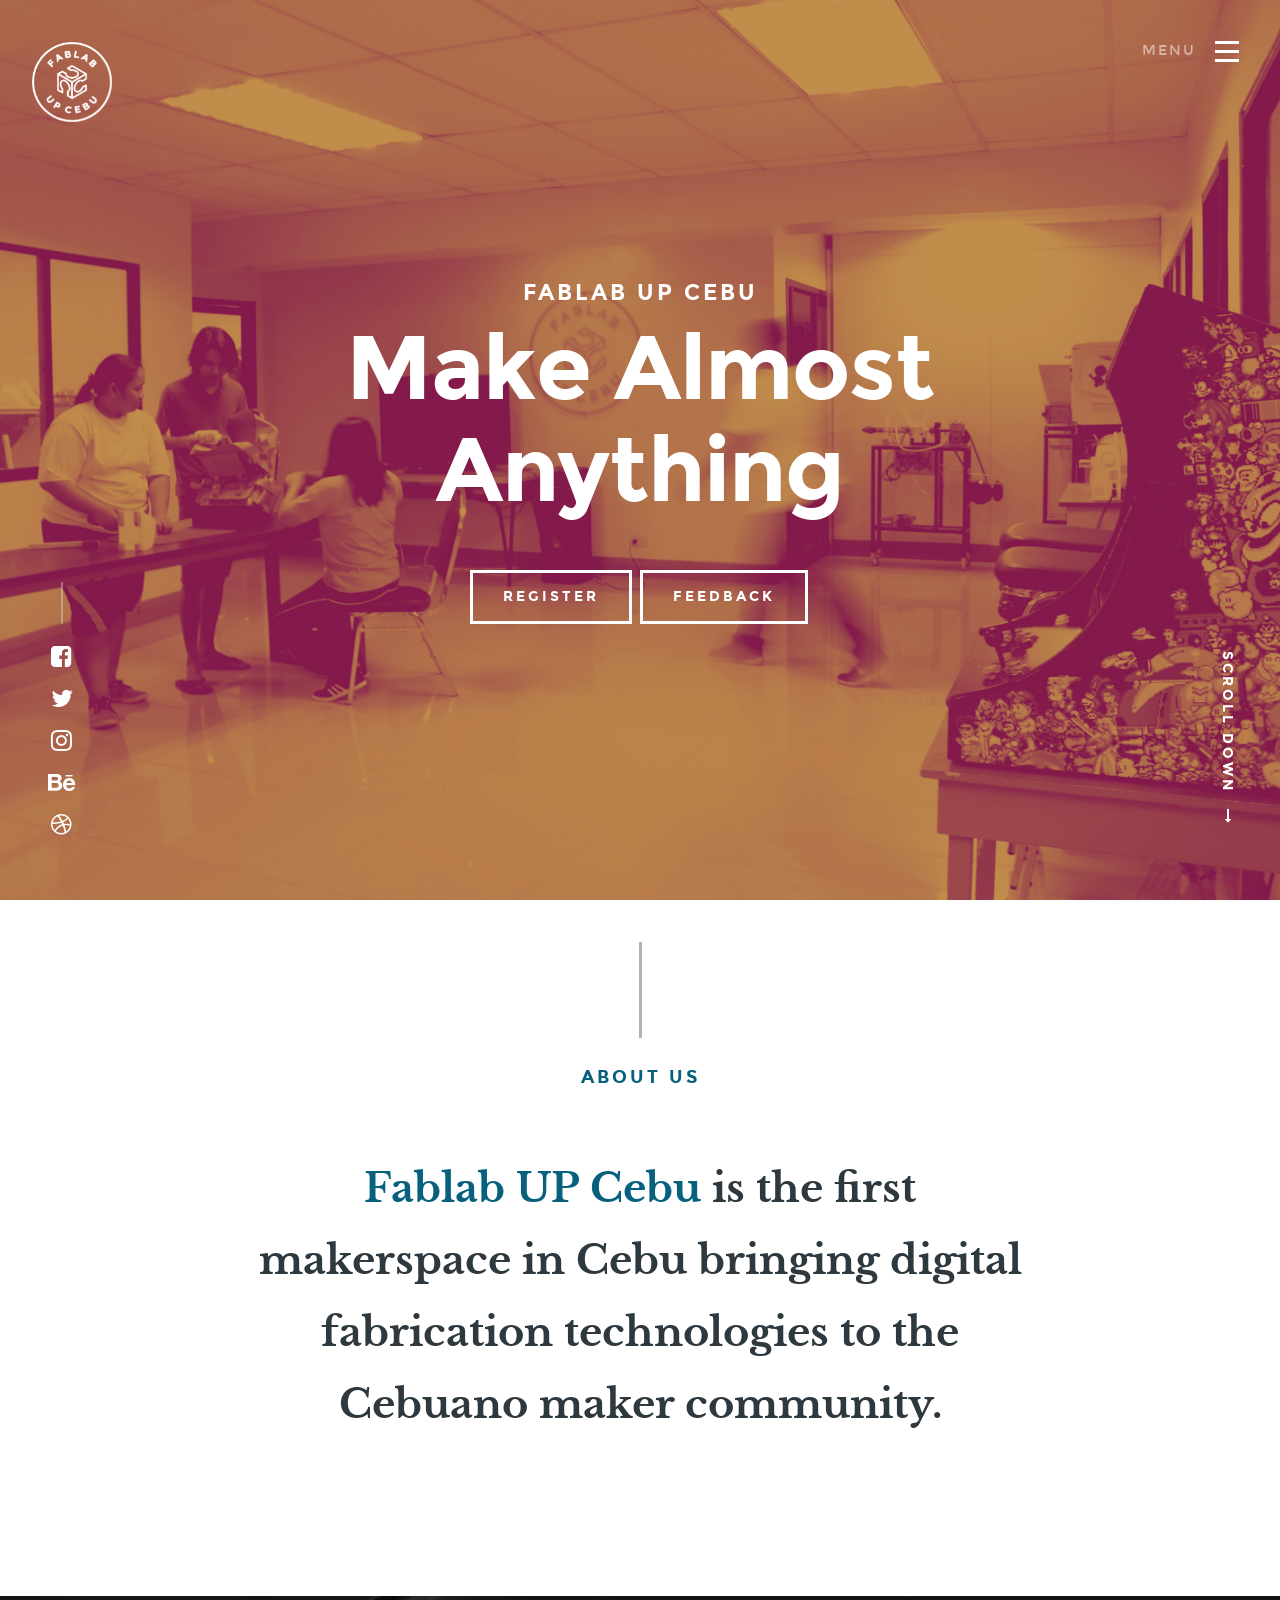
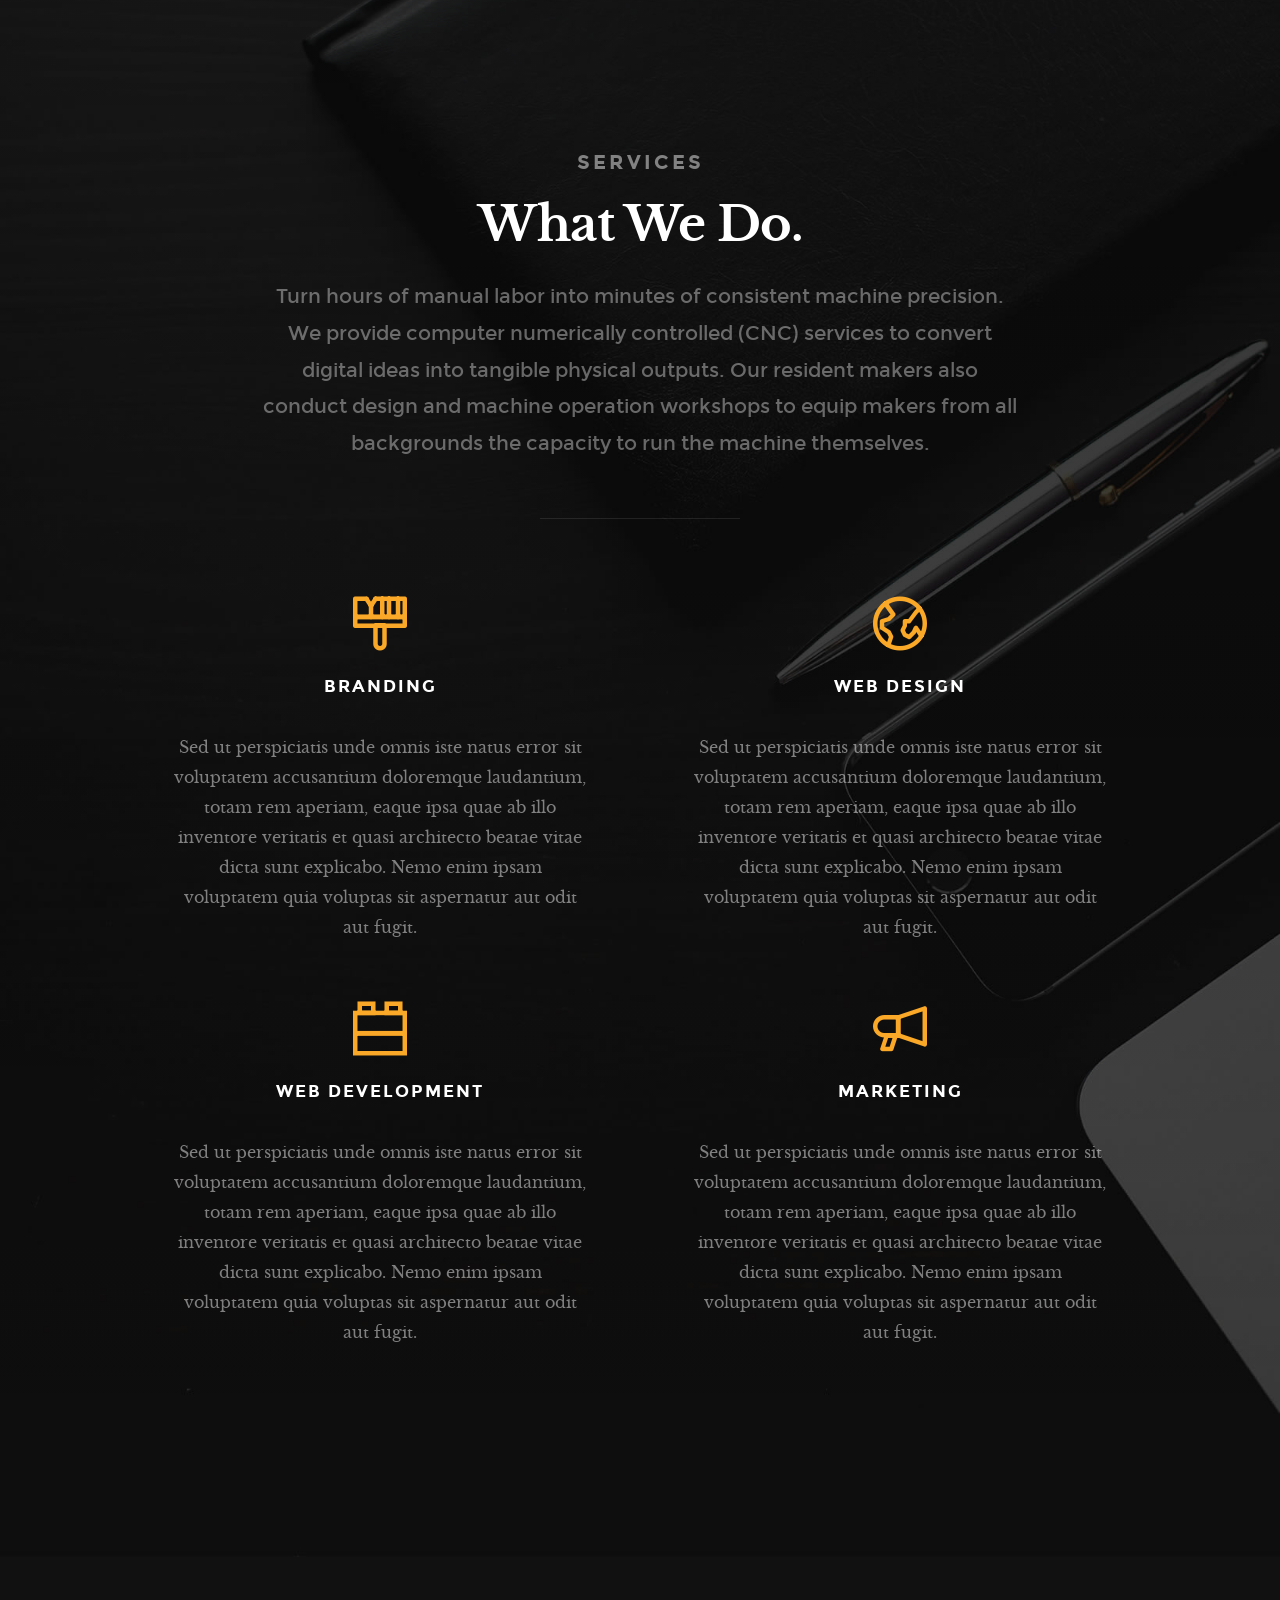
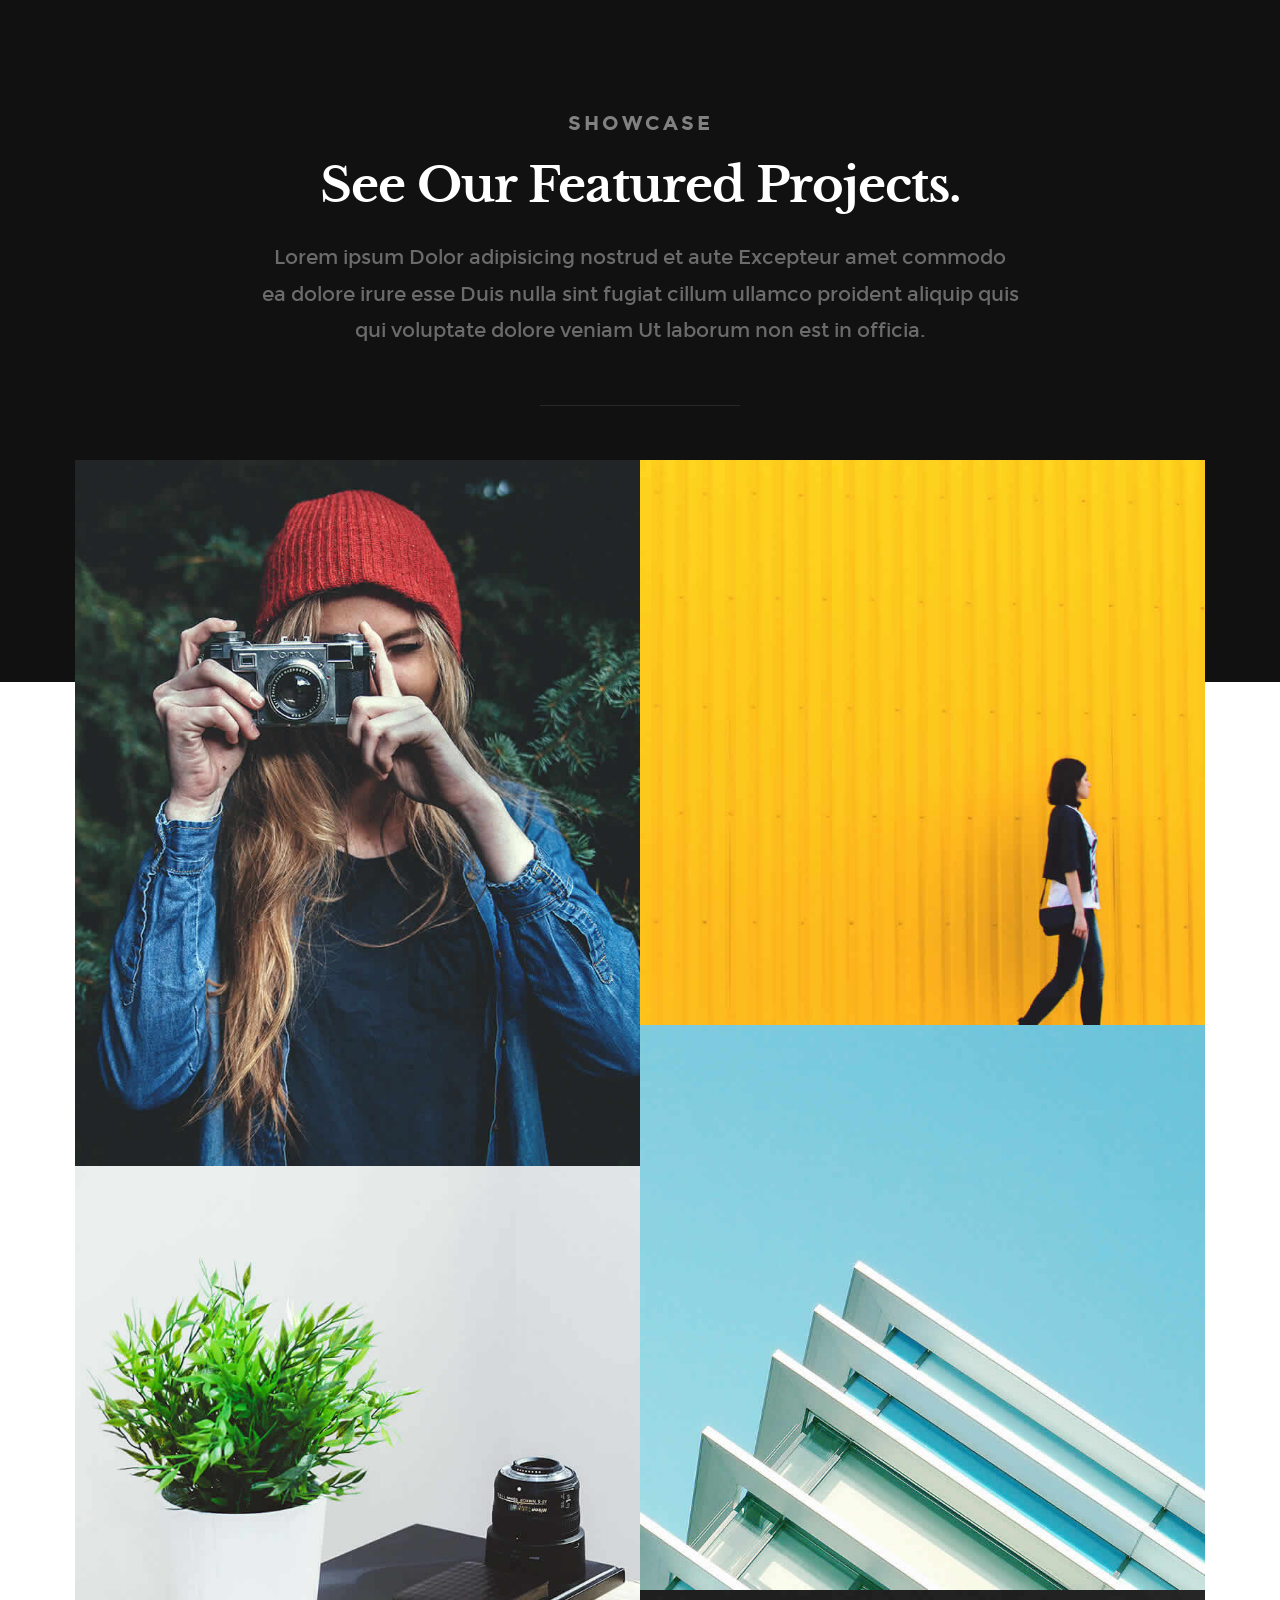
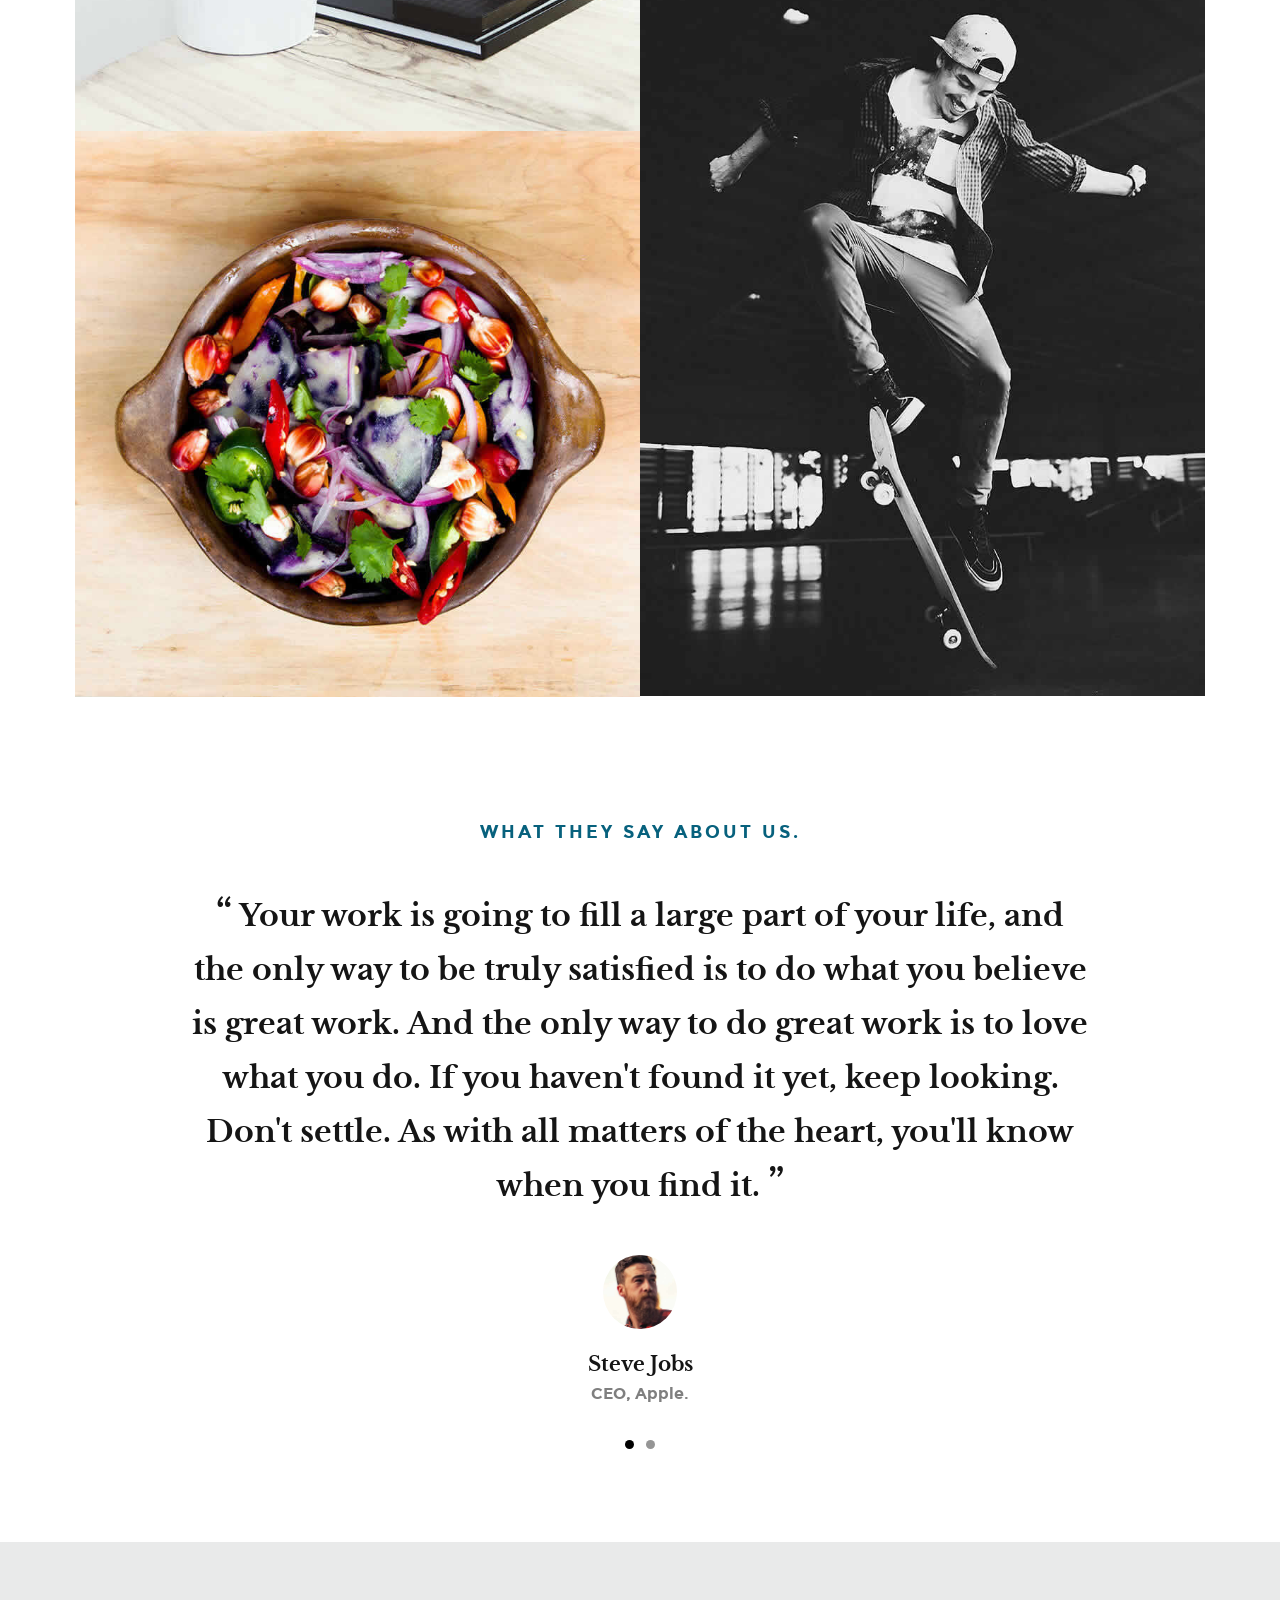
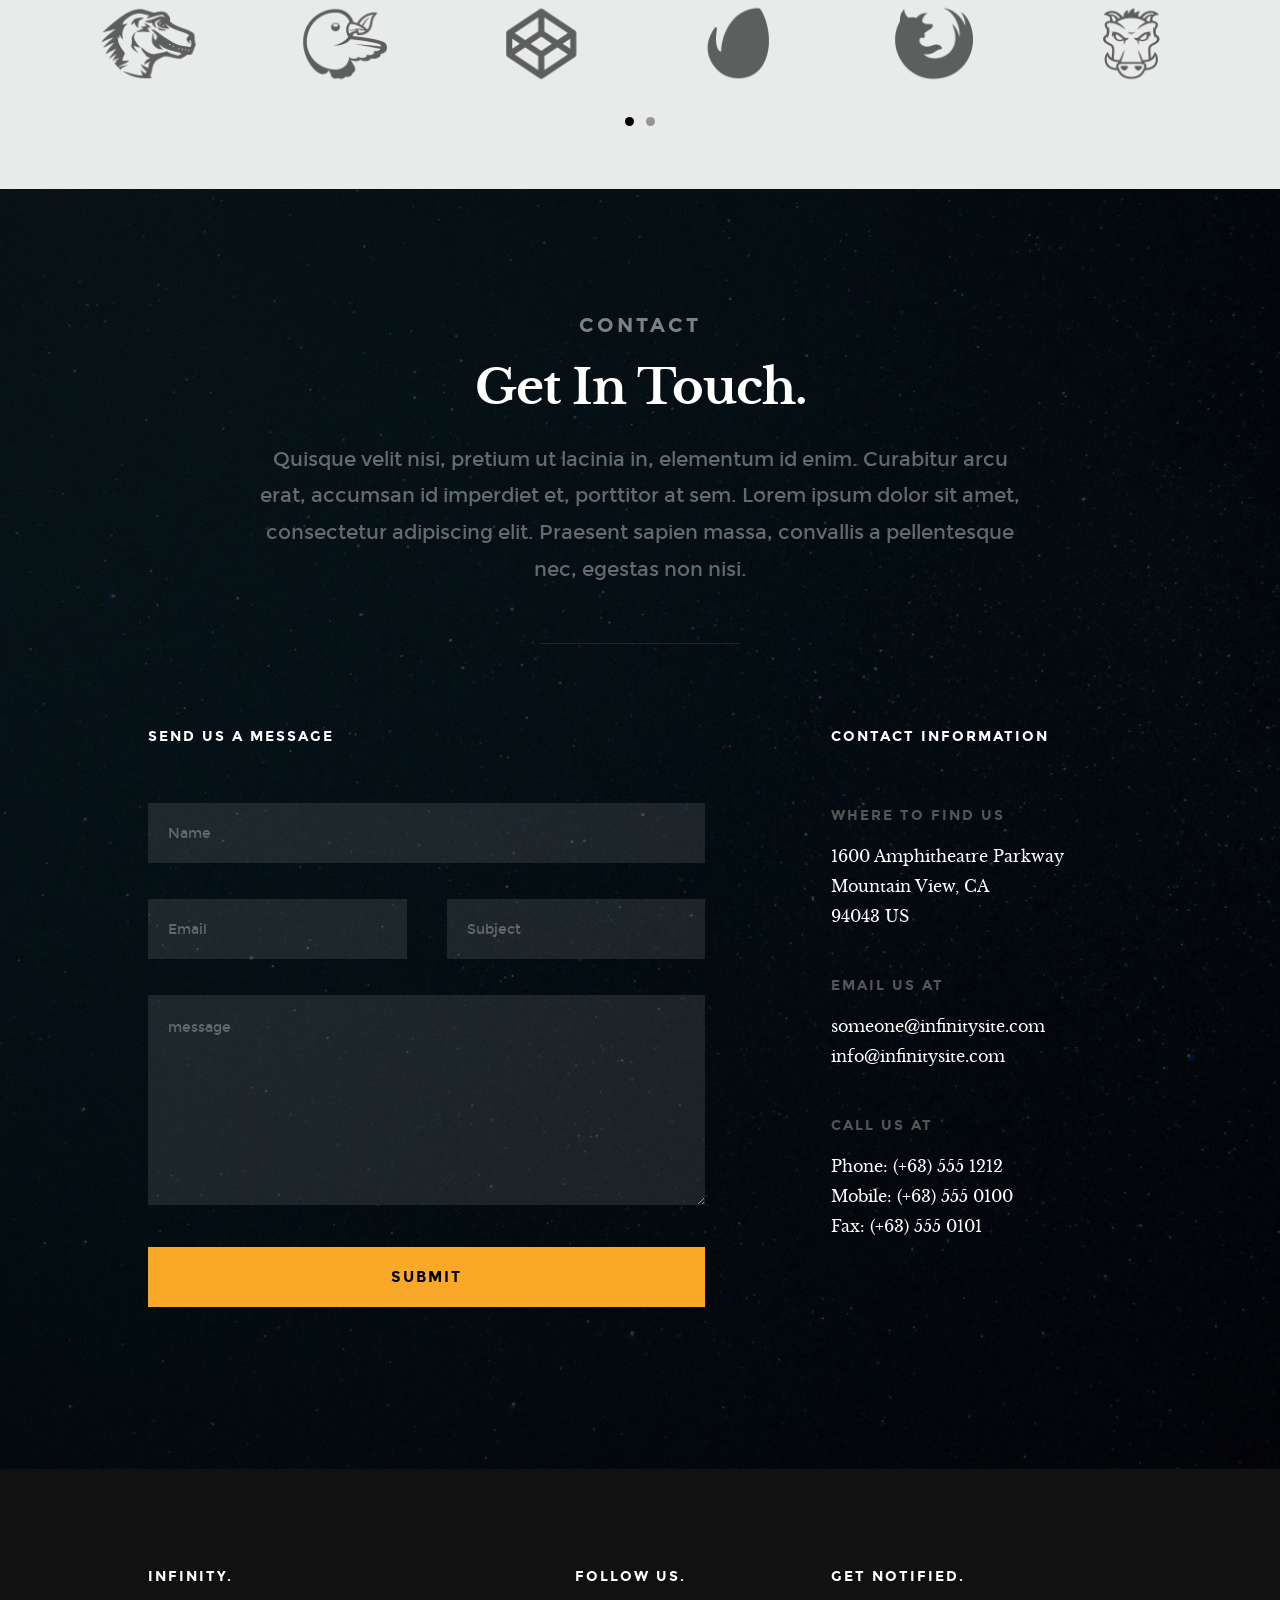
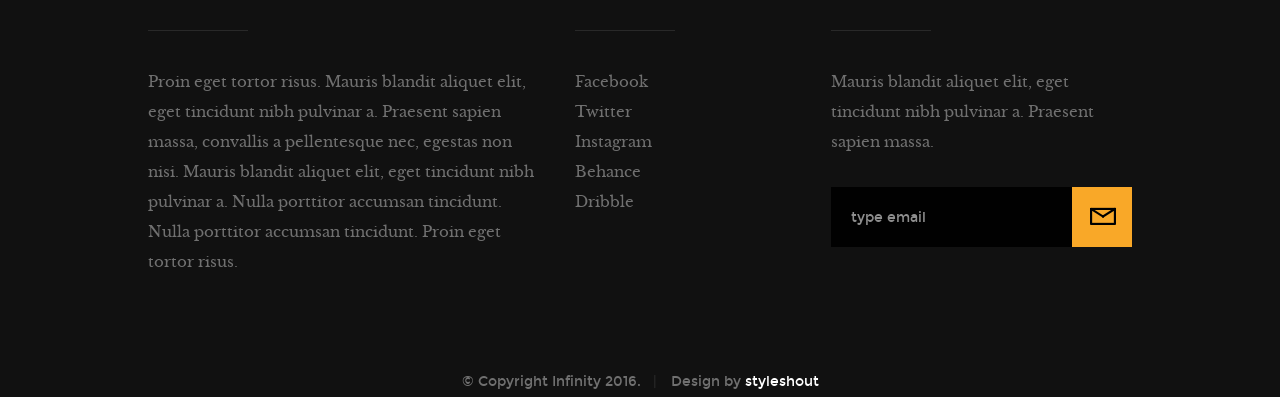
==== commit a18be85e: "Update index.html" ====
--- a/index.html
+++ b/index.html
@@ -183,7 +183,9 @@
    				<h3>Services</h3>
    			   <h1>What We Do.</h1>
 
-   			   <p class="lead">Lorem ipsum Elit ut consequat veniam eu nulla nulla reprehenderit reprehenderit sit velit in cupidatat ex aliquip ut cupidatat Excepteur tempor id irure sed dolore sint sunt voluptate ullamco nulla qui Duis qui culpa voluptate enim ea aute qui veniam in irure et nisi nostrud deserunt est officia minim.</p>
+   			   <p class="lead">
+             Turn hours of manual labor into minutes of consistent machine precision. We provide <span> computer numerically controlled (CNC) </span> services to convert digital ideas into tangible physical outputs. Our <span> resident makers </span> also conduct design and machine operation workshops to equip makers from all backgrounds the capacity to run the machine themselves. 
+           </p>
 
    	   </div> <!-- end col-full -->
    	</div> <!-- end row -->
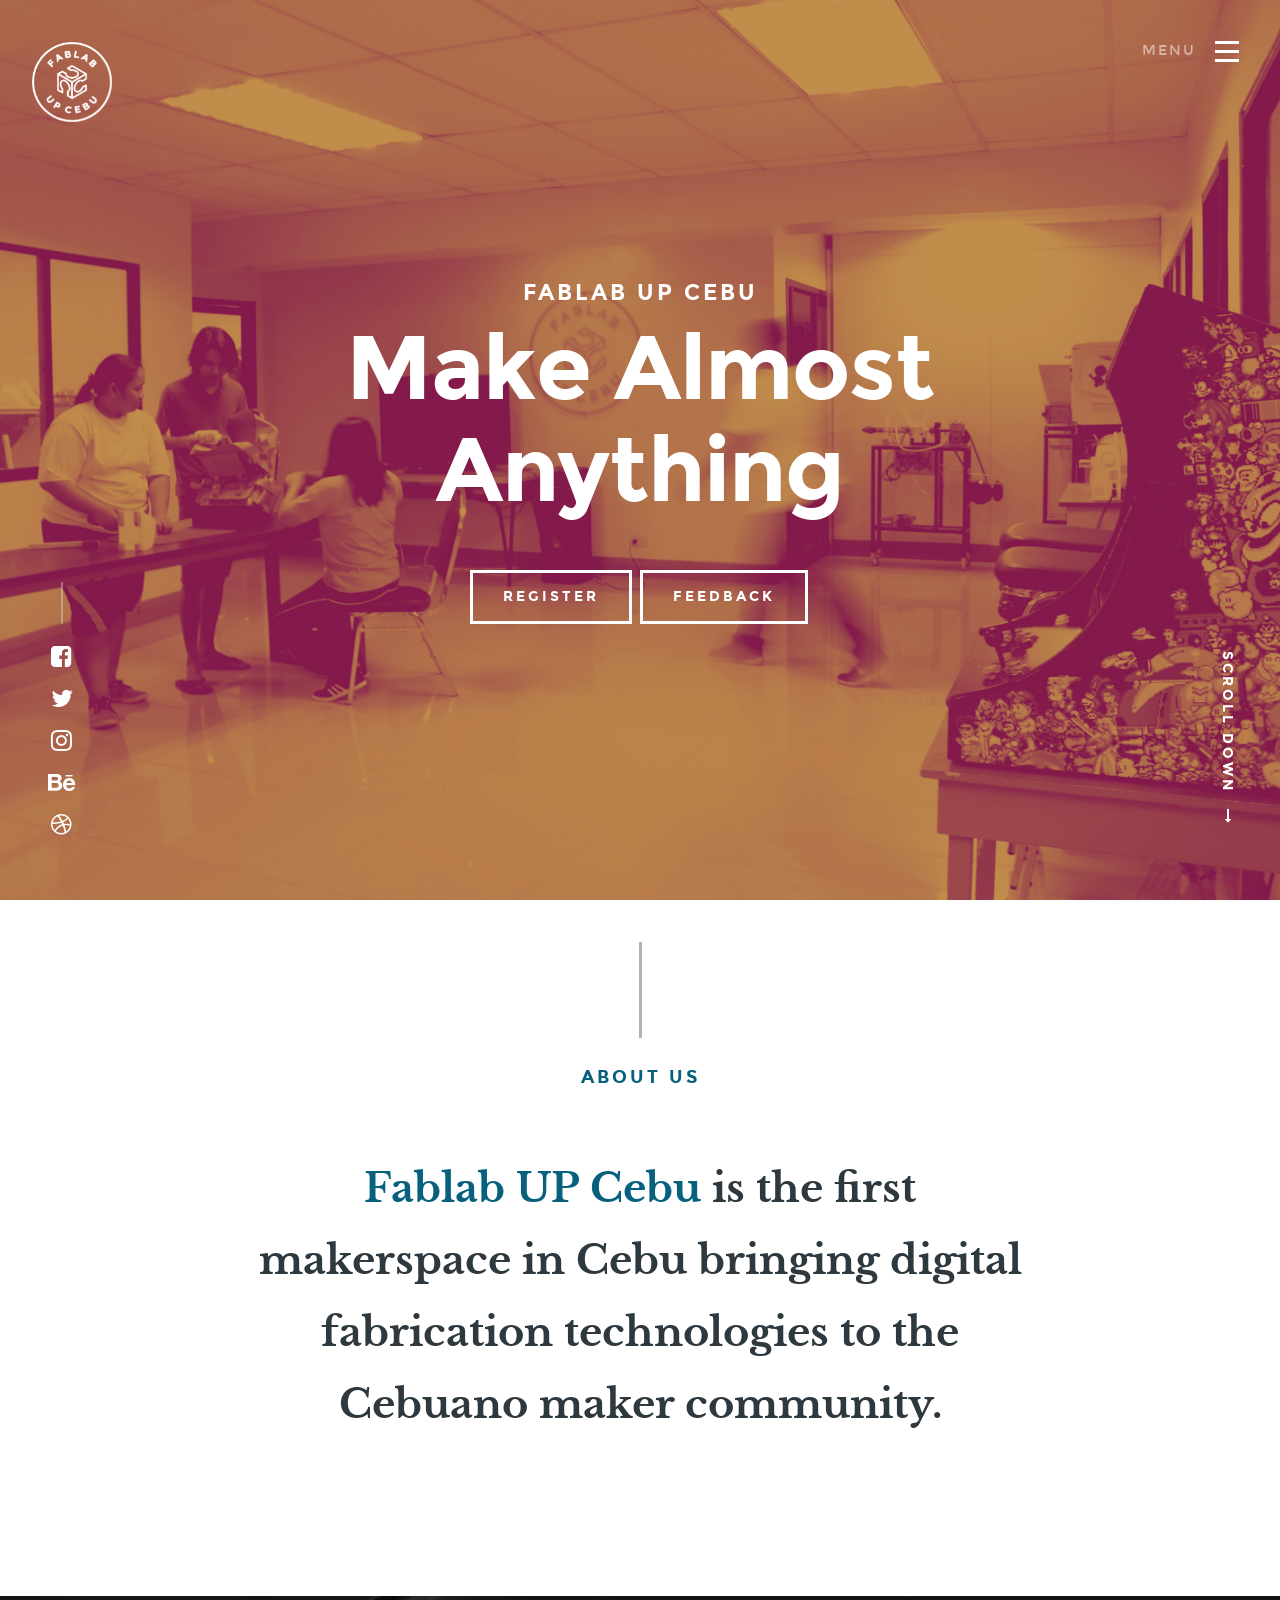
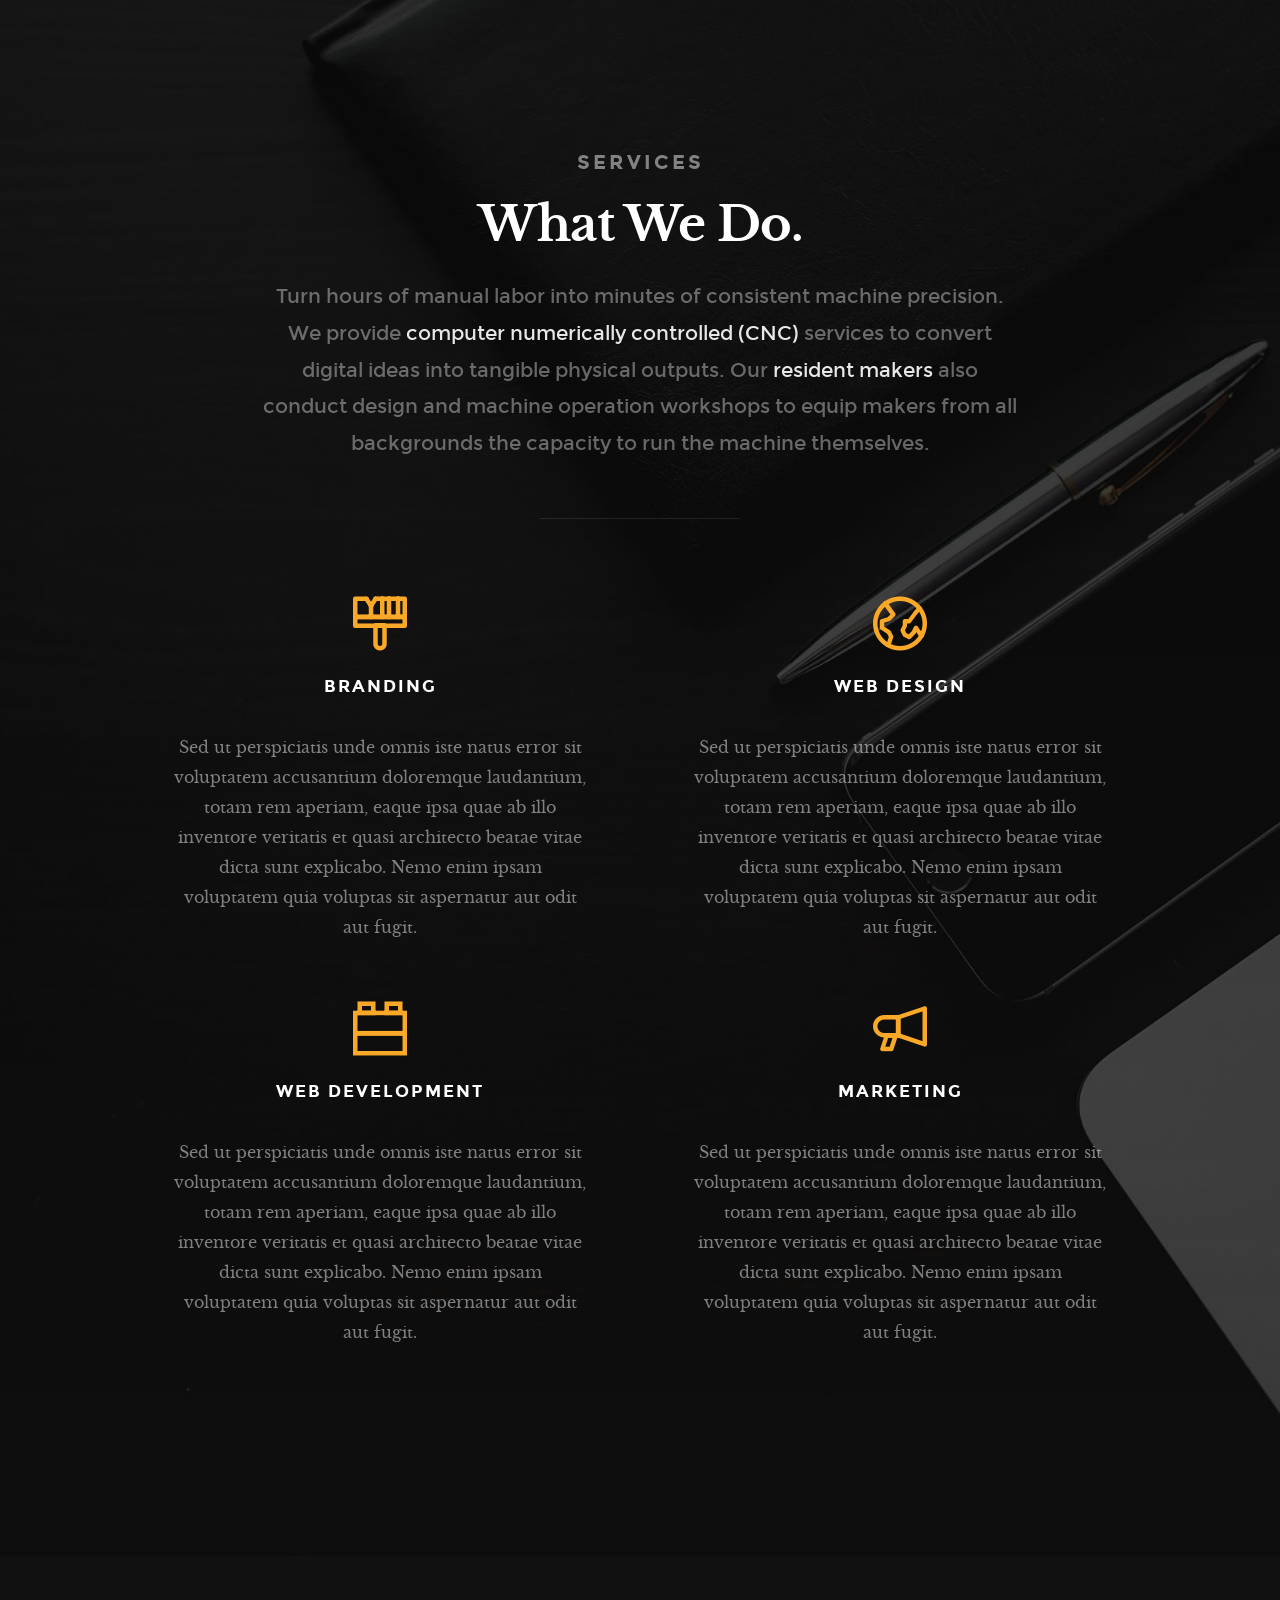
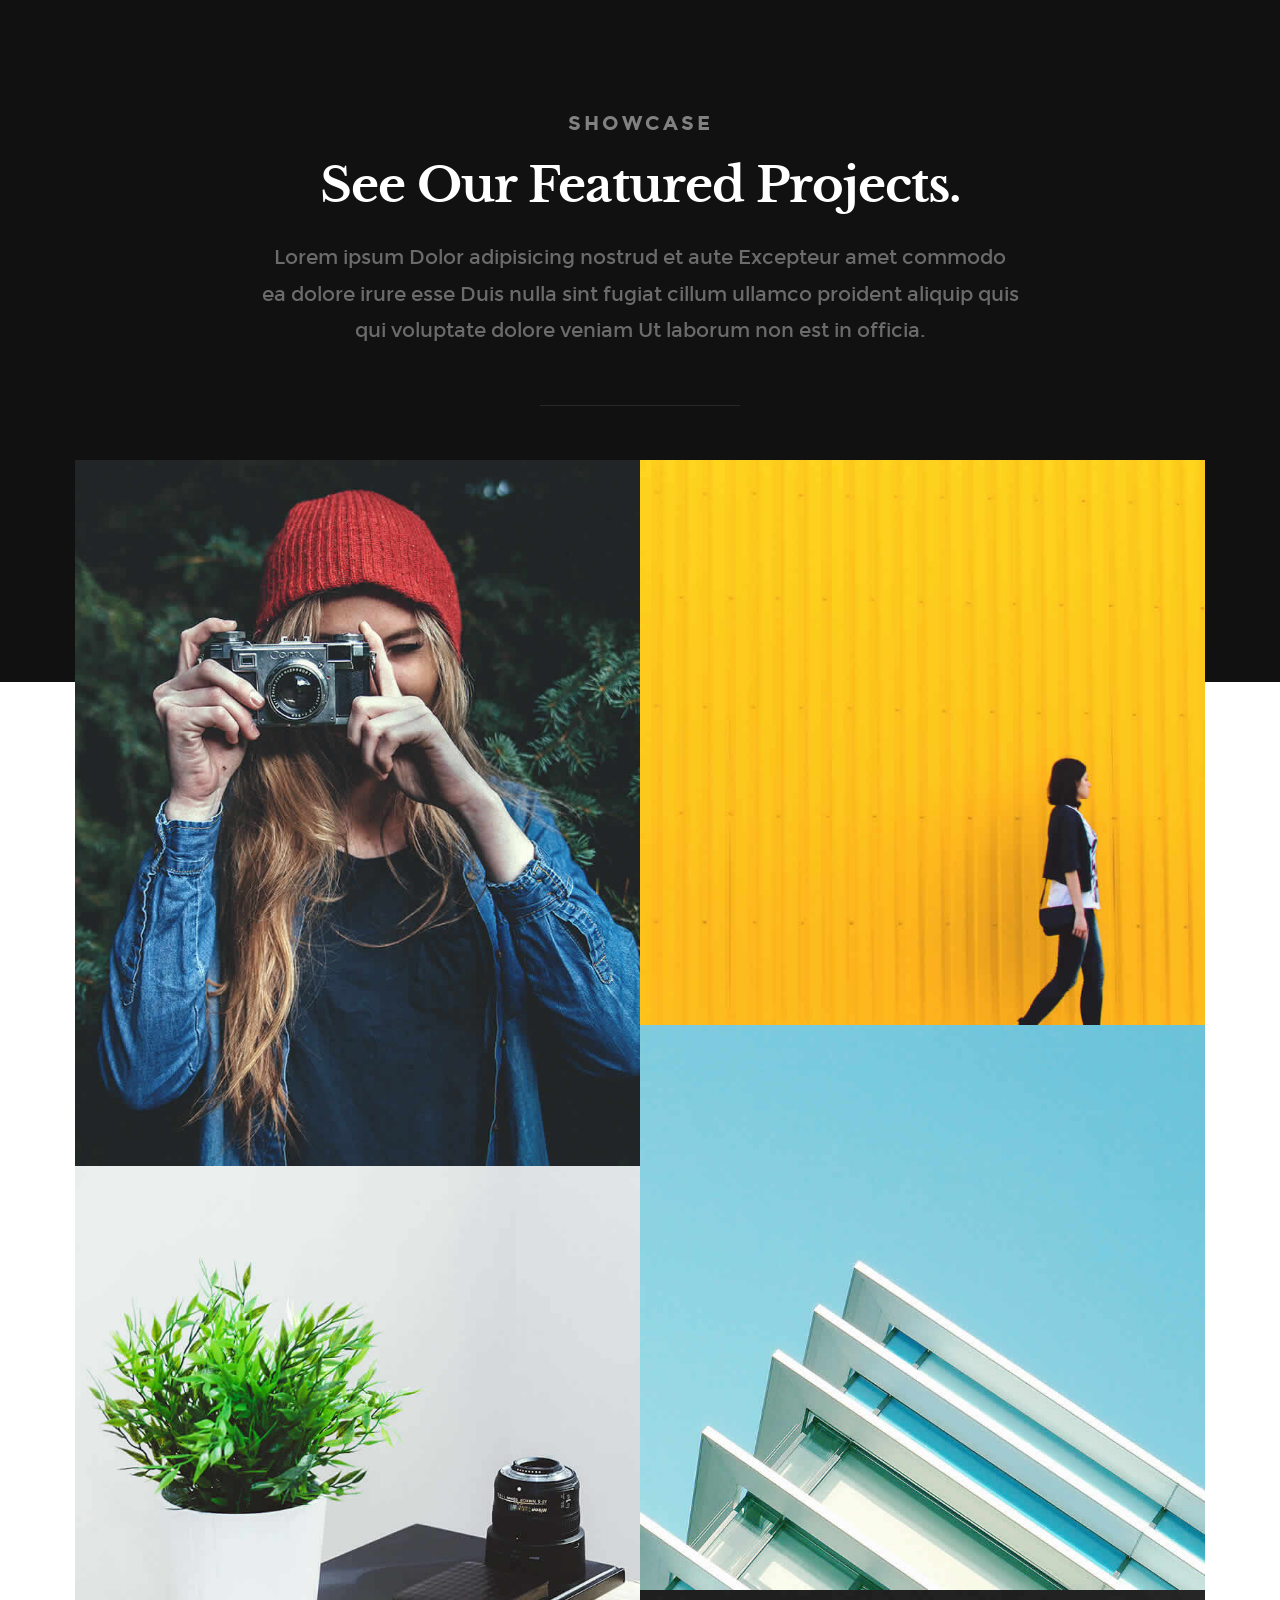
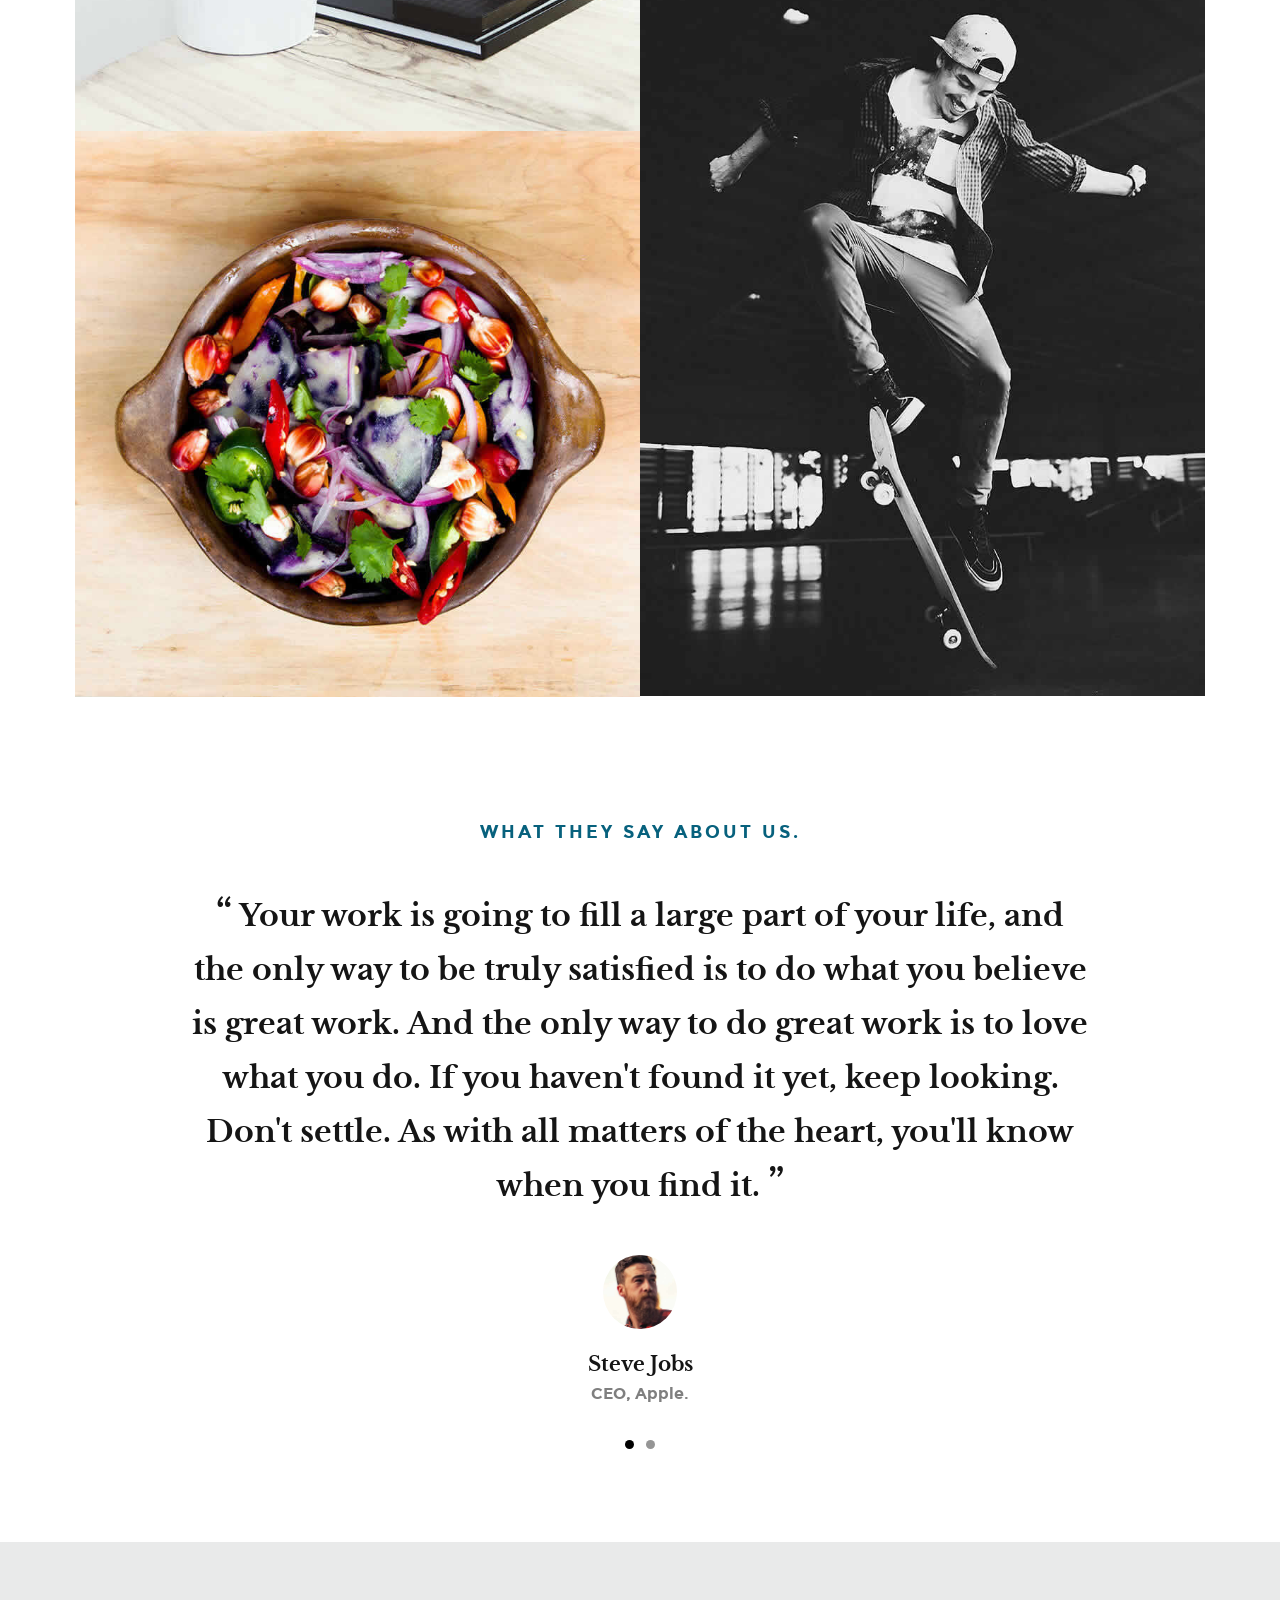
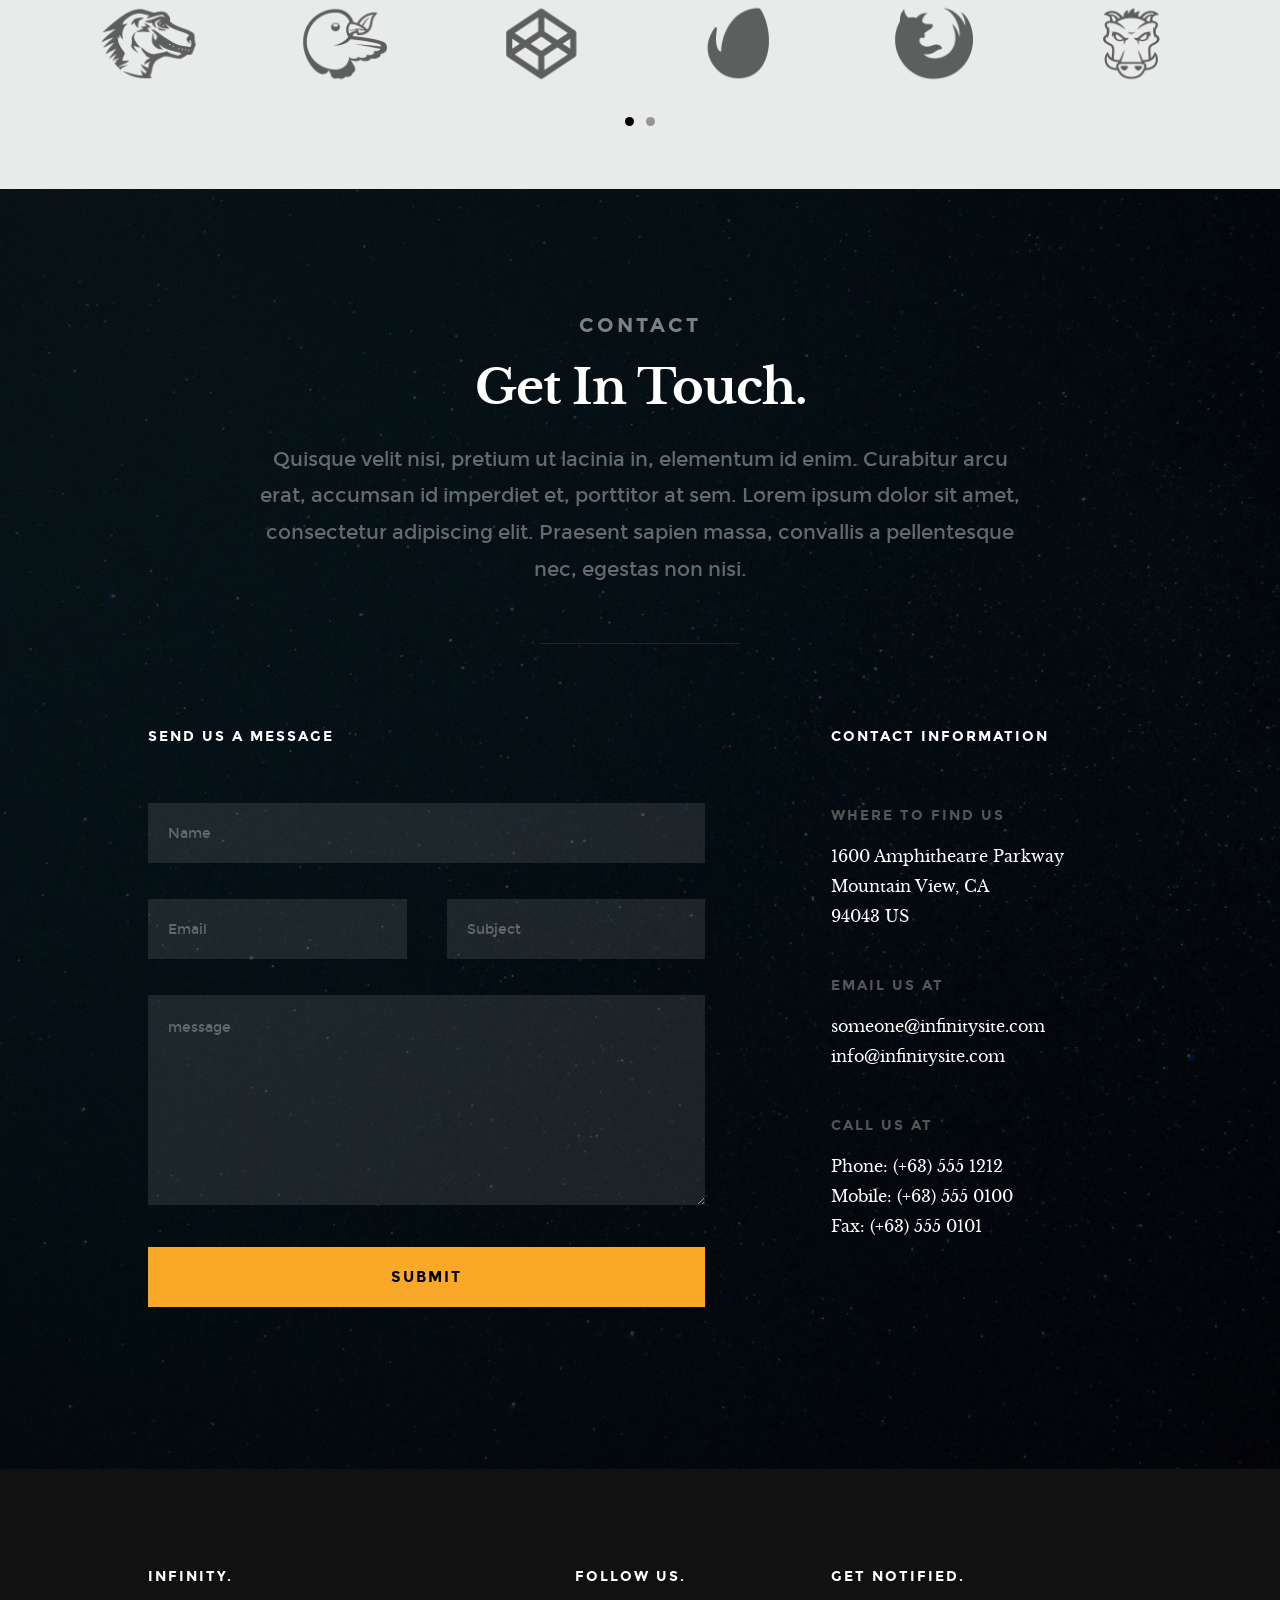
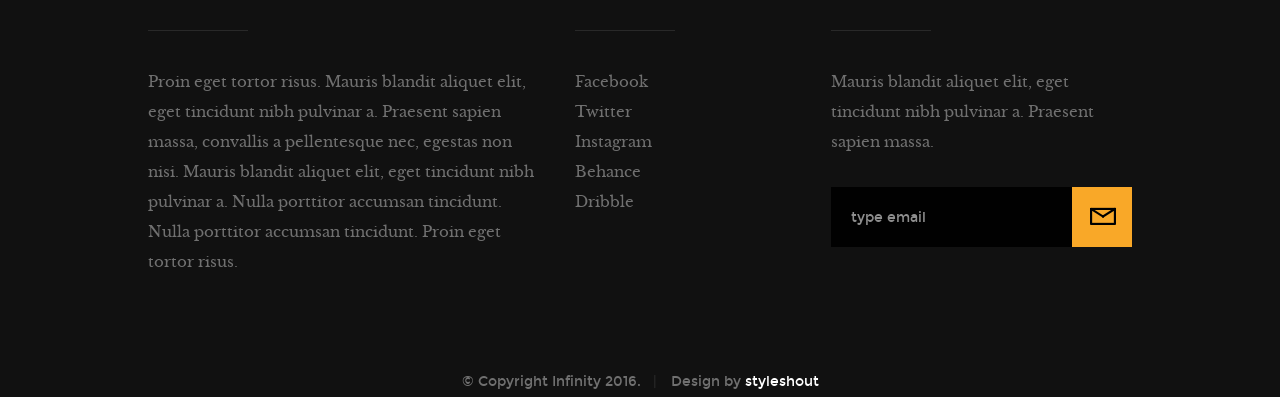
==== commit 38213432: "a" ====
--- a/index.html
+++ b/index.html
@@ -184,7 +184,7 @@
    			   <h1>What We Do.</h1>
 
    			   <p class="lead">
-             Turn hours of manual labor into minutes of consistent machine precision. We provide <span> computer numerically controlled (CNC) </span> services to convert digital ideas into tangible physical outputs. Our <span> resident makers </span> also conduct design and machine operation workshops to equip makers from all backgrounds the capacity to run the machine themselves. 
+             Turn hours of manual labor into minutes of consistent machine precision. We provide <span> computer numerically controlled (CNC) </span> services to convert digital ideas into tangible physical outputs. Our <span> resident makers </span> also conduct design and machine operation workshops to equip makers from all backgrounds the capacity to run the machine themselves.
            </p>
 
    	   </div> <!-- end col-full -->
--- a/css/main.css
+++ b/css/main.css
@@ -1917,6 +1917,8 @@
   background: linear-gradient(to bottom, rgba(0, 0, 0, 0.85) 0%, transparent 100%);
   filter: progid:DXImageTransform.Microsoft.gradient( startColorstr='#d9000000', endColorstr='#00000000',GradientType=0 );
 }
+
+
 #services .section-intro h3 {
   color: rgba(242, 242, 242, 0.5);
 }
@@ -1929,6 +1931,10 @@
 #services .services-content {
   text-align: center;
   max-width: 1040px;
+}
+
+#services span{
+  color: rgba(256, 256, 256, 0.9);
 }
 #services .services-list {
   margin-top: 1.2rem;
